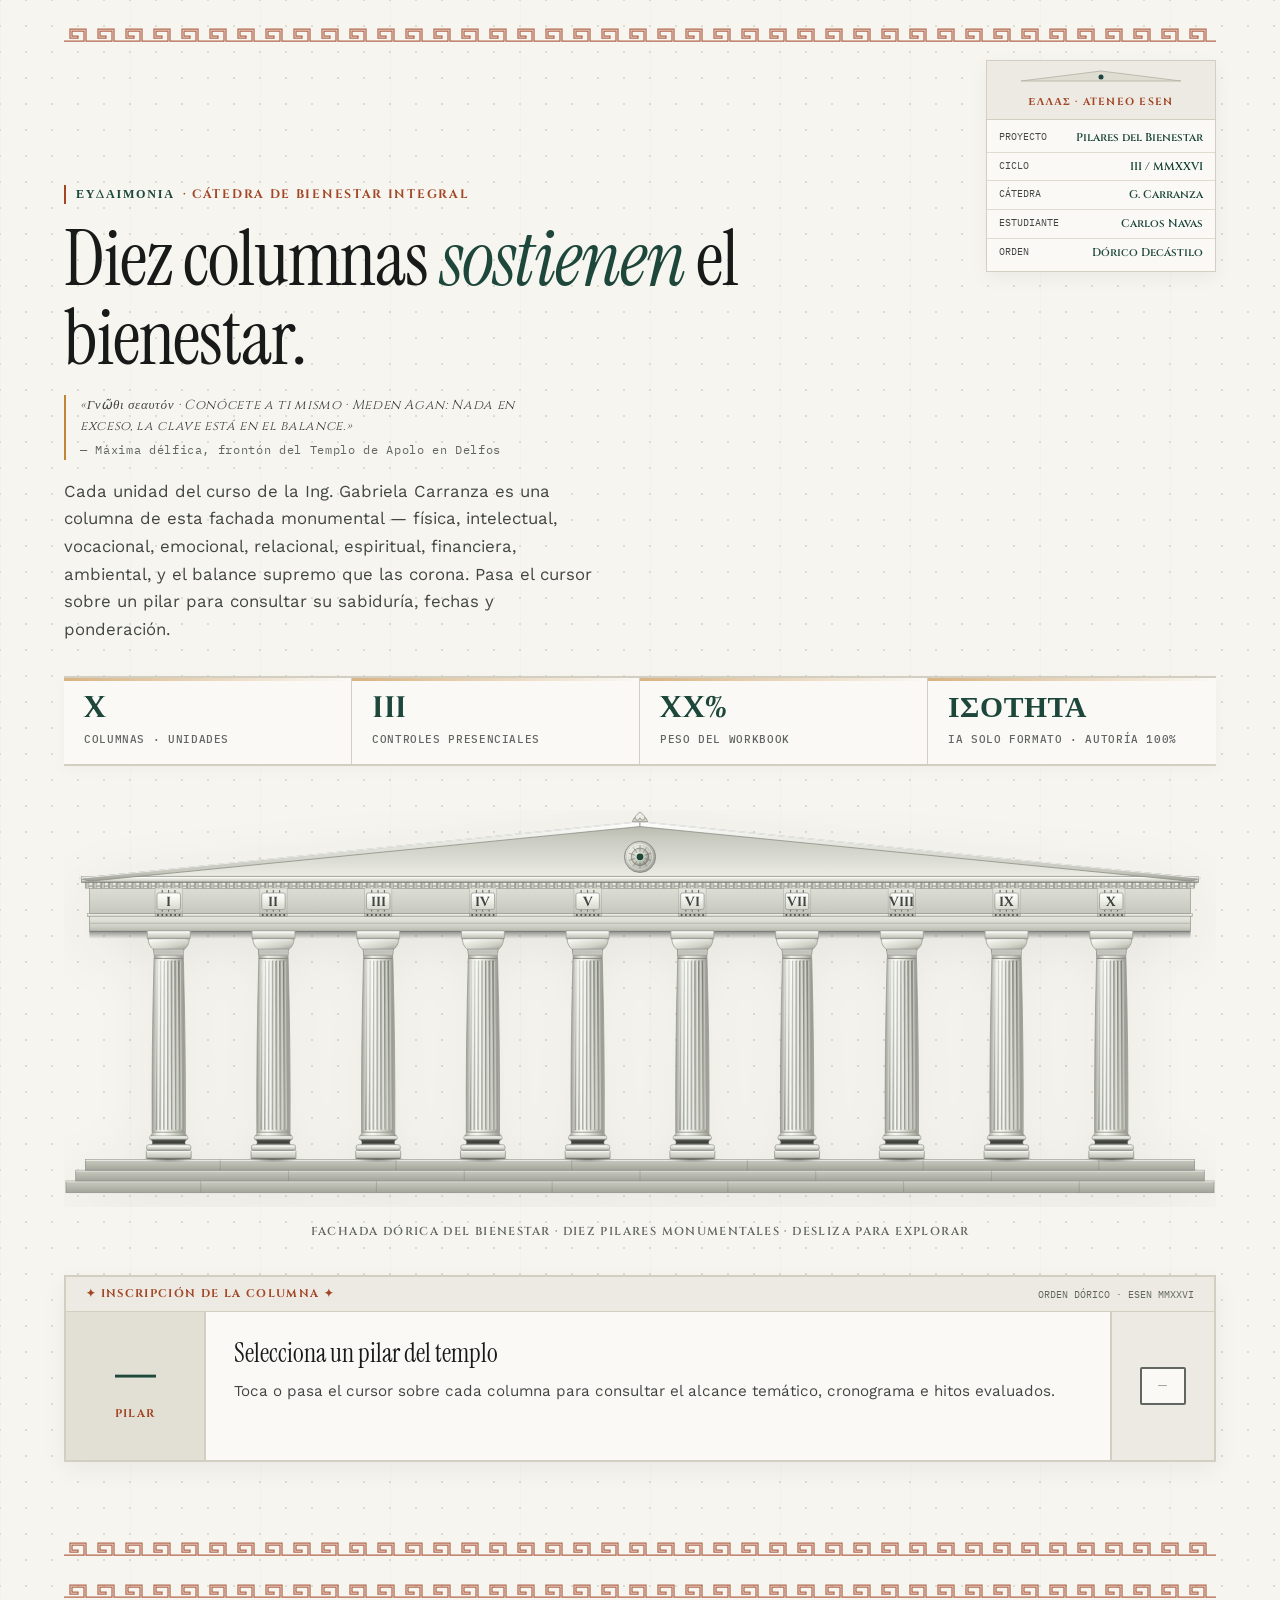
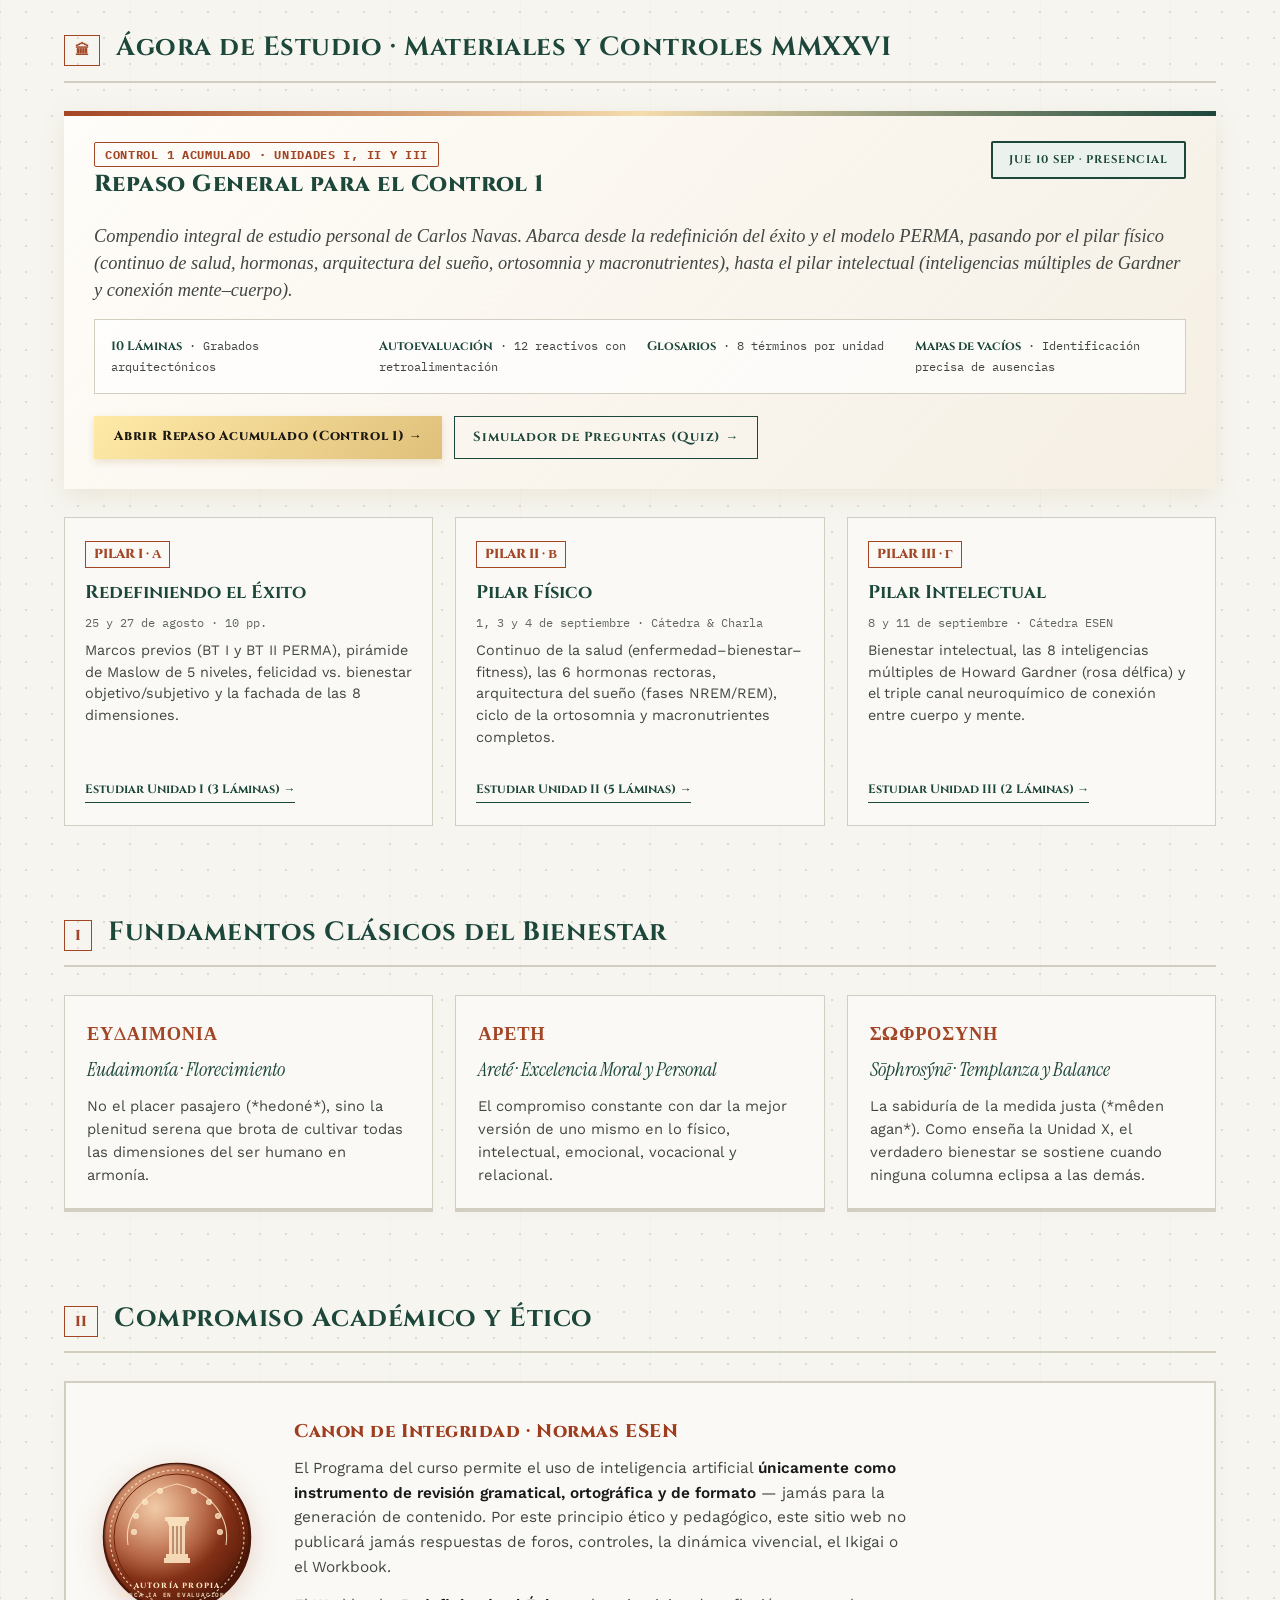
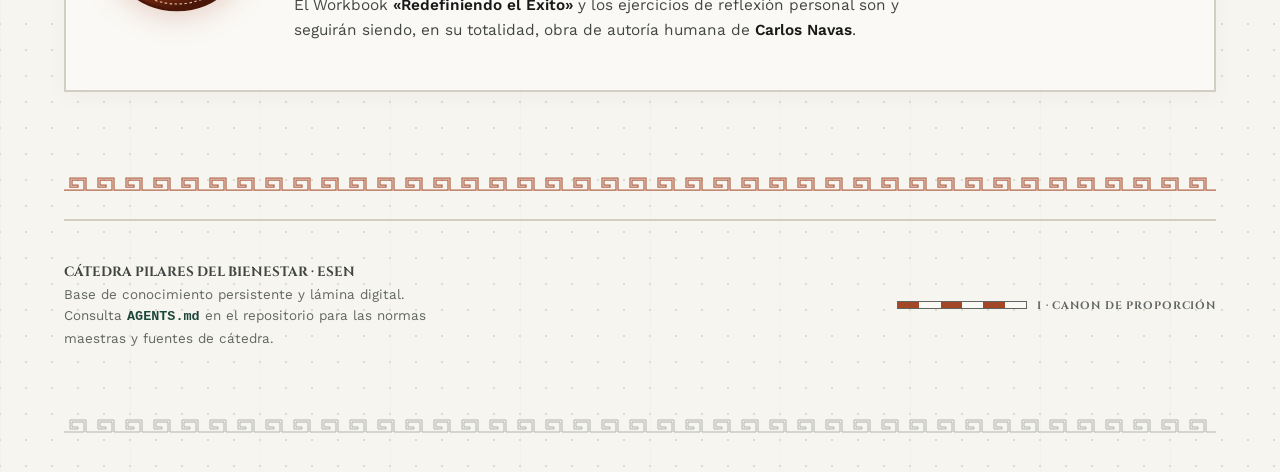
==== docs/index.html @ d0fbe08c "feat(portal): integrate study modules & upgrade all SVGs to classical Greek architectural style - Ad" ====
<!doctype html>
<html lang="es">
<head>
<meta charset="UTF-8">
<meta name="viewport" content="width=device-width, initial-scale=1.0">
<title>Pilares del Bienestar — Ateneo de Estudio</title>
<style>
  @import url('https://fonts.googleapis.com/css2?family=Cinzel:wght@500;600;700;800;900&family=Instrument+Serif:ital@0;1&family=Work+Sans:wght@400;500;600;700&family=IBM+Plex+Mono:wght@500;600&display=swap');

  :root{
    --bg:#F6F5F0; --bg-elev:#ECEAE2; --bg-elev2:#E2DFD4; --border:#D2CFC2; --border-soft:#DEDBD0;
    --text:#181A19; --text-dim:#424643; --text-faint:#616662;
    --pine:#1D473B; --moss:#2A7558; --clay:#A34626; --sage:#6B8A75;
    --gold:#C28536; --gold-light:#F5DCAC; --gold-deep:#8C5B1C;
    --marble:#FAF9F5; --terracotta:#9E3E1F;
    --success:#1D473B; --danger:#B23347;
    --ease: cubic-bezier(.22,1,.36,1);
  }
  *{box-sizing:border-box;}
  html{-webkit-text-size-adjust:100%;}
  html,body{margin:0;padding:0;}
  body{
    background:var(--bg); color:var(--text);
    font-family:'Work Sans',sans-serif;
    line-height:1.6;
    background-image: 
      radial-gradient(var(--border-soft) 1.2px, transparent 1.2px),
      linear-gradient(to right, rgba(163, 70, 38, 0.02) 1px, transparent 1px);
    background-size:26px 26px, 130px 130px;
    background-position:-13px -13px, 0 0;
  }
  ::selection{ background:var(--pine); color:#F6F5F0; }
  a{color:var(--moss); text-decoration:none; border-bottom:1px solid var(--border);}
  a:hover{border-color:var(--pine); color:var(--pine);}
  .wrap{max-width:1200px; margin:0 auto; padding:0 24px; position:relative;}
  .mono{ font-family:'IBM Plex Mono',monospace; }
  .cinzel{ font-family:'Cinzel',serif; letter-spacing:0.04em; }

  /* ---------- Classical Greek Meander Ribbon (Greca clásica) ---------- */
  .greek-frieze{
    height: 14px; width: 100%;
    background-image: url("data:image/svg+xml,%3Csvg xmlns='http://www.w3.org/2000/svg' width='28' height='14' viewBox='0 0 28 14'%3E%3Cpath d='M0 13h20V3H8v5h6v2H6V1h16v12h6' fill='none' stroke='%23A34626' stroke-width='1.25' stroke-linecap='square'/%3E%3C/svg%3E");
    background-repeat: repeat-x;
    opacity: 0.82;
    margin: 28px 0;
  }
  .greek-frieze.subtle{
    opacity: 0.45;
    background-image: url("data:image/svg+xml,%3Csvg xmlns='http://www.w3.org/2000/svg' width='28' height='14' viewBox='0 0 28 14'%3E%3Cpath d='M0 13h20V3H8v5h6v2H6V1h16v12h6' fill='none' stroke='%23616662' stroke-width='1' stroke-linecap='square'/%3E%3C/svg%3E");
  }

  /* ---------- Title block (Classical Greek Stele / Tabula Ansata) ---------- */
  .titleblock-stele{
    position:absolute; top:32px; right:24px;
    border:1.5px solid var(--border); background:var(--marble);
    box-shadow:0 6px 18px rgba(24, 26, 25, 0.05);
    width:230px; z-index:3;
  }
  .stele-pediment{
    background:var(--bg-elev); border-bottom:1.5px solid var(--border);
    padding:8px 10px 6px; text-align:center;
  }
  .stele-pediment svg{ display:block; margin:0 auto 4px; }
  .stele-pediment span{
    font-family:'Cinzel',serif; font-size:.65rem; font-weight:700;
    color:var(--clay); letter-spacing:.12em; text-transform:uppercase;
  }
  .stele-body{ padding:4px 0; }
  .stele-row{
    display:flex; justify-content:space-between; padding:5px 12px;
    border-bottom:1px solid var(--border-soft); font-family:'IBM Plex Mono',monospace;
    font-size:.64rem; color:var(--text-dim); gap:6px;
  }
  .stele-row:last-child{ border-bottom:none; }
  .stele-row b{ color:var(--pine); font-weight:600; text-align:right; font-family:'Cinzel',serif; font-size:.7rem; }
  @media (max-width:768px){ .titleblock-stele{ position:static; width:100%; margin:0 0 32px; } }

  /* ---------- Hero Section ---------- */
  header.hero{ padding:110px 0 0; position:relative; }
  @media (max-width:768px){ header.hero{ padding-top:24px; } }
  .hero-head{ max-width:680px; }
  
  .delphic-motto{
    display:inline-flex; align-items:center; gap:8px;
    font-family:'Cinzel',serif; font-size:.76rem; font-weight:700; letter-spacing:.14em;
    color:var(--clay); text-transform:uppercase; margin:0 0 16px;
    border-left: 2px solid var(--clay); padding-left: 10px;
  }
  .delphic-motto .greek{ color:var(--pine); font-weight:800; }

  h1{
    font-family:'Instrument Serif', serif; font-weight:400; font-size:clamp(2.7rem, 6.8vw, 4.8rem);
    line-height:1.02; margin:0 0 18px; letter-spacing:-.015em;
  }
  h1 em{ color:var(--pine); font-style:italic; }

  .hero-epigraph{
    font-family:'Cinzel',serif; font-size:.82rem; color:var(--text-dim);
    letter-spacing:.05em; font-style:italic; margin:0 0 18px;
    border-left:2px solid var(--gold); padding-left:14px; max-width:60ch;
  }
  .hero p.lede{ font-size:1.05rem; color:var(--text-dim); max-width:54ch; margin:0 0 32px; line-height:1.65; }

  /* ---------- Classical Stylobate Stat Line ---------- */
  .stat-line-greek{
    display:flex; flex-wrap:wrap; gap:0;
    border-top:2px solid var(--border); border-bottom:2px solid var(--border);
    background:var(--marble); margin-bottom:44px;
    box-shadow:0 4px 14px rgba(24, 26, 25, 0.03);
  }
  .stat-card{
    flex:1 1 150px; padding:16px 20px; border-right:1px solid var(--border);
    position:relative;
  }
  .stat-card::before{
    content:""; position:absolute; top:0; left:0; right:0; height:3px;
    background:linear-gradient(90deg, var(--gold) 0%, transparent 100%);
    opacity:0.6;
  }
  .stat-card:last-child{ border-right:none; }
  .stat-card .n{
    font-family:'Cinzel',serif; font-size:1.85rem; font-weight:700;
    color:var(--pine); line-height:1; letter-spacing:0.02em;
  }
  .stat-card .l{
    font-family:'IBM Plex Mono',monospace; font-size:.66rem; color:var(--text-faint);
    text-transform:uppercase; letter-spacing:.06em; margin-top:8px; font-weight:500;
  }

  /* ---------- Temple Architecture Diagram ---------- */
  .temple-wrap{ position:relative; margin:0 0 12px; }
  .temple-scroll{
    overflow-x:auto; overflow-y:visible; padding-bottom:10px;
    scrollbar-width: thin;
    scrollbar-color: var(--border) transparent;
  }
  .temple-scroll::-webkit-scrollbar{ height: 6px; }
  .temple-scroll::-webkit-scrollbar-thumb{ background: var(--border); border-radius: 3px; }
  .temple-caption{
    font-family:'Cinzel',serif; font-size:.72rem; letter-spacing:.12em; font-weight:600;
    color:var(--text-faint); text-align:center; margin:16px 0 34px; text-transform:uppercase;
  }
  
  svg#temple{
    width:100%; min-width:840px; height:auto; display:block; overflow:visible;
    filter: drop-shadow(0 14px 28px rgba(24, 26, 25, 0.07));
  }

  /* Pillar Interactivity */
  .col-group{
    cursor:pointer; outline:none;
    transform-origin: center bottom;
    transition: transform .32s var(--ease);
  }
  .col-group .column-body{
    transition: transform .32s var(--ease), filter .32s var(--ease);
  }
  .col-group .num-plaque{
    transition: fill .25s var(--ease), stroke .25s var(--ease), filter .25s var(--ease);
  }
  .col-group .col-numeral{
    font-family:'Cinzel', serif; font-size: 13.5px; font-weight: 700;
    fill: var(--text-dim);
    transition: fill .25s var(--ease);
    pointer-events: none;
  }
  .col-group .shaft-glow{
    transition: opacity .32s var(--ease);
    mix-blend-mode: soft-light;
    pointer-events: none;
  }
  .col-group .col-base-shadow{
    transition: opacity .32s var(--ease), transform .32s var(--ease);
    transform-origin: center center;
  }

  .col-group:hover, .col-group:focus, .col-group.active{ outline: none; }
  .col-group:hover .column-body, .col-group:focus .column-body, .col-group.active .column-body{
    transform: translateY(-6px);
    filter: drop-shadow(0 10px 20px rgba(29, 71, 59, 0.26));
  }
  .col-group:hover .shaft-glow, .col-group:focus .shaft-glow, .col-group.active .shaft-glow{
    opacity: 0.95;
  }
  .col-group:hover .col-base-shadow, .col-group:focus .col-base-shadow, .col-group.active .col-base-shadow{
    opacity: 0.95;
    transform: scaleX(1.22);
  }
  .col-group:hover .num-plaque, .col-group:focus .num-plaque, .col-group.active .num-plaque{
    fill: var(--pine);
    stroke: var(--gold);
    stroke-width: 1.3;
    filter: drop-shadow(0 2px 6px rgba(29,71,59,0.4));
  }
  .col-group:hover .col-numeral, .col-group:focus .col-numeral, .col-group.active .col-numeral{
    fill: #FAF9F5;
  }

  .col-group.reveal{ opacity:0; transform:translateY(18px); }
  .col-group.shown{ opacity:1; transform:translateY(0); transition:opacity .55s var(--ease), transform .55s var(--ease); }

  /* ---------- Spec Panel (Estela Epigráfica Griega) ---------- */
  .spec-stele{
    border:2px solid var(--border); background:var(--marble); margin:0 0 80px;
    box-shadow: 0 8px 24px rgba(0,0,0,0.05); position:relative;
  }
  .spec-stele-cornice{
    background:var(--bg-elev); border-bottom:1.5px solid var(--border);
    padding:8px 20px; display:flex; justify-content:space-between; align-items:center;
  }
  .spec-stele-cornice .tag{
    font-family:'Cinzel',serif; font-size:.7rem; font-weight:700;
    letter-spacing:.12em; color:var(--clay); text-transform:uppercase;
  }
  .spec-stele-cornice .coord{
    font-family:'IBM Plex Mono',monospace; font-size:.65rem; color:var(--text-faint);
  }

  .spec-grid{
    display:grid; grid-template-columns:140px 1fr auto; gap:0;
  }
  @media (max-width:680px){ .spec-grid{ grid-template-columns:1fr; } }
  
  .spec-stele .num-col{
    display:flex; flex-direction:column; align-items:center; justify-content:center;
    background:var(--bg-elev2); border-right:2px solid var(--border); padding:24px 16px;
    text-align:center;
  }
  @media (max-width:680px){ .spec-stele .num-col{ border-right:none; border-bottom:2px solid var(--border); padding:16px; } }
  .spec-stele .num-col .large-roman{
    font-family:'Cinzel',serif; font-size:3.2rem; font-weight:800;
    color:var(--pine); line-height:1;
  }
  .spec-stele .num-col .greek-sub{
    font-family:'Cinzel',serif; font-size:.7rem; font-weight:700;
    color:var(--clay); letter-spacing:.1em; margin-top:4px; text-transform:uppercase;
  }

  .spec-stele .body{ padding:26px 28px; min-width:0; }
  .spec-stele .body h3{
    font-family:'Instrument Serif',serif; font-weight:400; font-size:1.65rem;
    margin:0 0 10px; color:var(--text); line-height:1.15;
  }
  .spec-stele .body p{ margin:0 0 6px; color:var(--text-dim); font-size:.95rem; }
  .spec-stele .body .hito{
    color:var(--clay); font-family:'IBM Plex Mono',monospace; font-size:.78rem;
    margin-top:12px; display:inline-block; font-weight:600;
    border-left:2px solid var(--clay); padding-left:8px;
  }

  .spec-stele .status-col{
    display:flex; align-items:center; padding:24px 28px; border-left:2px solid var(--border);
    background:var(--bg-elev);
  }
  @media (max-width:680px){ .spec-stele .status-col{ border-left:none; border-top:2px solid var(--border); padding:16px 24px; } }
  .stamp-greek{
    font-family:'Cinzel',serif; font-size:.7rem; letter-spacing:.08em; text-transform:uppercase;
    border:2px solid var(--text-faint); color:var(--text-faint); padding:8px 16px;
    font-weight:700; border-radius:2px; white-space:nowrap; background:var(--marble);
  }
  .stamp-greek.disponible{ border-color:var(--success); color:var(--success); background:#EBF2ED; }

  /* ---------- Greek Philosophy & Pillars Section (Eudaimonía & Areté) ---------- */
  .agora-section{ margin:0 0 85px; }
  .agora-head{
    display:flex; align-items:baseline; gap:16px; margin-bottom:28px;
    border-bottom:2px solid var(--border); padding-bottom:12px;
  }
  .agora-num{
    font-family:'Cinzel',serif; font-size:.9rem; font-weight:800;
    color:var(--clay); border:1.5px solid var(--clay); padding:3px 10px;
  }
  .agora-section h2{
    font-family:'Cinzel', serif; font-weight:700; font-size:1.65rem; margin:0;
    letter-spacing:0.02em; color:var(--pine);
  }

  .triad-grid{
    display:grid; grid-template-columns:repeat(auto-fit, minmax(280px, 1fr)); gap:22px; margin-bottom:44px;
  }
  .triad-card{
    background:var(--marble); border:1.5px solid var(--border); padding:24px 22px;
    position:relative; box-shadow:0 4px 14px rgba(0,0,0,0.02);
  }
  .triad-card::after{
    content:""; position:absolute; bottom:0; left:0; width:100%; height:3px;
    background:var(--border); transition:background .25s var(--ease);
  }
  .triad-card:hover::after{ background:var(--clay); }
  .triad-greek{
    font-family:'Cinzel',serif; font-size:1.15rem; font-weight:800;
    color:var(--clay); margin:0 0 4px; letter-spacing:.04em;
  }
  .triad-trans{
    font-family:'Instrument Serif',serif; font-size:1.25rem; font-style:italic;
    color:var(--pine); margin:0 0 10px;
  }
  .triad-card p{ font-size:.92rem; color:var(--text-dim); margin:0; line-height:1.55; }

  /* ---------- Sello Moneda Griega (Medallón de Atenas) ---------- */
  .sello-wrap{
    display:flex; flex-wrap:wrap; gap:40px; align-items:center;
    background:var(--marble); border:2px solid var(--border); padding:34px;
    box-shadow:0 6px 20px rgba(0,0,0,0.03);
  }
  .coin-stamp{
    flex:0 0 auto; width:154px; height:154px;
    display:flex; align-items:center; justify-content:center;
    filter: drop-shadow(0 6px 14px rgba(163,70,38,0.22));
  }
  .sello-content{ flex:1 1 380px; }
  .sello-content h4{
    font-family:'Cinzel',serif; font-size:1.15rem; font-weight:800;
    color:var(--terracotta); margin:0 0 10px; letter-spacing:.03em;
  }
  .sello-content p{ color:var(--text-dim); font-size:.96rem; margin:0 0 14px; max-width:62ch; line-height:1.6; }
  .sello-content p b{ color:var(--text); font-weight:600; }

  /* ---------- Footer (Basamento Monumental) ---------- */
  footer.temple-footer{
    padding:40px 0 70px; border-top:2px solid var(--border);
    display:flex; flex-wrap:wrap; justify-content:space-between; gap:24px; align-items:center;
  }
  footer .txt{ color:var(--text-faint); font-size:.84rem; max-width:48ch; line-height:1.6; }
  footer .txt b{ color:var(--text-dim); font-family:'Cinzel',serif; }
  footer .txt code{ color:var(--pine); font-weight:600; }
  .scalebar-greek{ display:flex; align-items:center; gap:10px; }
  .scalebar-greek .bar{ display:flex; height:8px; width:130px; border:1.5px solid var(--text-faint); }
  .scalebar-greek .bar span{ flex:1; }
  .scalebar-greek .bar span:nth-child(odd){ background:var(--clay); }
  .scalebar-greek .bar span:nth-child(even){ background:var(--marble); }
  .scalebar-greek .lab{ font-family:'Cinzel',serif; font-size:.68rem; font-weight:700; color:var(--text-faint); letter-spacing:.08em; }

  @media (prefers-reduced-motion: reduce){
    .col-group.reveal{ opacity:1; transform:none; }
    .col-group.shown{ transition:none; }
    .col-group:hover .column-body{ transform:none; }
  }
  .spec-link{ display:inline-block; margin-top:12px; font-family:'Cinzel',serif; font-size:.8rem;
    font-weight:700; letter-spacing:.06em; text-decoration:none; color:var(--pine);
    border:2px solid var(--pine); padding:8px 14px; }
  .spec-link:hover{ background:var(--pine); color:#F5F5F3; }
  .spec-link[hidden]{ display:none; }

  .spec-actions{ display:flex; gap:10px; margin-top:14px; flex-wrap:wrap; }
  .spec-link{
    display:inline-flex; align-items:center; gap:6px; font-family:'Cinzel',serif; font-size:.76rem;
    font-weight:700; letter-spacing:.06em; text-decoration:none; color:var(--pine);
    border:2px solid var(--pine); padding:8px 16px; background:var(--marble);
    transition:all .2s var(--ease);
  }
  .spec-link:hover{ background:var(--pine); color:#F5F5F3; }
  .spec-link.repaso{
    border-color:var(--clay); color:var(--clay);
  }
  .spec-link.repaso:hover{ background:var(--clay); color:#F5F5F3; }
  .spec-actions[hidden]{ display:none; }

  /* Study Agora Section Styles */
  .control-grand-card{
    background: linear-gradient(135deg, #FFFDF9 0%, #F5EFE4 100%);
    border: 2px solid var(--gold-doric);
    padding: 30px; margin-bottom: 28px;
    position: relative; box-shadow: 0 8px 24px rgba(158,123,53,0.12);
  }
  .control-grand-card::before{
    content:""; position:absolute; top:0; left:0; right:0; height:5px;
    background: linear-gradient(90deg, var(--clay) 0%, var(--gold-light) 50%, var(--pine) 100%);
  }
  .control-header{ display:flex; justify-content:space-between; align-items:flex-start; flex-wrap:wrap; gap:16px; margin-bottom:14px; }
  .control-badge{
    font-family:'IBM Plex Mono',monospace; font-size:.72rem; font-weight:700;
    color:var(--clay); background:var(--clay-pale); border:1px solid var(--clay);
    padding:4px 10px; border-radius:2px; letter-spacing:.06em;
  }
  .control-title{
    font-family:'Cinzel',serif; font-size:1.45rem; font-weight:800; color:var(--pine);
    margin:0 0 6px; letter-spacing:.02em;
  }
  .control-sub{
    font-family:'Cormorant Garamond',Georgia,serif; font-size:1.15rem; font-style:italic;
    color:var(--text-dim); margin:0 0 16px; line-height:1.45;
  }
  .control-features{
    display:grid; grid-template-columns:repeat(auto-fit, minmax(200px, 1fr));
    gap:14px; margin-bottom:22px; padding:16px; background:rgba(255,255,255,0.7);
    border:1px solid var(--border);
  }
  .feature-item{ font-family:'IBM Plex Mono',monospace; font-size:.78rem; color:var(--text-dim); }
  .feature-item b{ color:var(--pine); font-weight:700; font-family:'Cinzel',serif; }
  .control-actions{ display:flex; gap:12px; flex-wrap:wrap; }
  .btn-greek-gold{
    font-family:'Cinzel',serif; font-size:.82rem; font-weight:800; letter-spacing:.06em;
    text-decoration:none; color:#1B1713; background:linear-gradient(135deg, #FFEAA7, #DFC07A);
    border:1.5px solid var(--gold-doric); padding:10px 20px; box-shadow:0 3px 8px rgba(158,123,53,0.2);
    transition:transform .15s ease, box-shadow .15s ease;
  }
  .btn-greek-gold:hover{ transform:translateY(-1px); box-shadow:0 5px 14px rgba(158,123,53,0.3); }
  .btn-greek-outline{
    font-family:'Cinzel',serif; font-size:.82rem; font-weight:700; letter-spacing:.06em;
    text-decoration:none; color:var(--pine); background:transparent;
    border:1.5px solid var(--pine); padding:10px 18px;
    transition:background .2s ease, color .2s ease;
  }
  .btn-greek-outline:hover{ background:var(--pine); color:#F5F5F3; }

  .study-card{
    background:var(--marble); border:1.5px solid var(--border); padding:22px 20px;
    display:flex; flex-direction:column; justify-content:space-between;
    transition:border-color .2s ease, box-shadow .2s ease;
  }
  .study-card:hover{ border-color:var(--pine); box-shadow:0 6px 18px rgba(27,23,19,0.06); }
  .study-card-top{ margin-bottom:16px; }
  .study-num{
    font-family:'Cinzel',serif; font-size:.82rem; font-weight:800; color:var(--clay);
    border:1px solid var(--clay); padding:2px 8px; display:inline-block; margin-bottom:10px;
  }
  .study-card h3{
    font-family:'Cinzel',serif; font-size:1.15rem; font-weight:700; color:var(--pine);
    margin:0 0 6px;
  }
  .study-dates{ font-family:'IBM Plex Mono',monospace; font-size:.72rem; color:var(--text-faint); margin-bottom:8px; }
  .study-desc{ font-size:.9rem; color:var(--text-dim); line-height:1.5; margin:0; }
  .study-btn{
    margin-top:16px; display:inline-block; font-family:'Cinzel',serif; font-size:.76rem;
    font-weight:700; color:var(--pine); text-decoration:none; border-bottom:1.5px solid var(--pine);
    padding-bottom:2px;
  }
  .study-btn:hover{ color:var(--clay); border-bottom-color:var(--clay); }

</style>
</head>
<body>

<div class="wrap">

  <!-- Top Meander Border -->
  <div class="greek-frieze"></div>

  <!-- Stele Titleblock / Tabula Ansata -->
  <div class="titleblock-stele">
    <div class="stele-pediment">
      <svg width="180" height="14" viewBox="0 0 180 14">
        <polygon points="10,12 90,2 170,12" fill="#DFDCD2" stroke="#B0ADA0" stroke-width="0.75"/>
        <circle cx="90" cy="8" r="2.5" fill="#1D473B"/>
      </svg>
      <span>ΕΛΛΑΣ · ATENEO ESEN</span>
    </div>
    <div class="stele-body">
      <div class="stele-row"><span>PROYECTO</span><b>Pilares del Bienestar</b></div>
      <div class="stele-row"><span>CICLO</span><b>III / MMXXVI</b></div>
      <div class="stele-row"><span>CÁTEDRA</span><b>G. Carranza</b></div>
      <div class="stele-row"><span>ESTUDIANTE</span><b>Carlos Navas</b></div>
      <div class="stele-row"><span>ORDEN</span><b>Dórico Decástilo</b></div>
    </div>
  </div>

  <header class="hero">
    <div class="hero-head">
      <div class="delphic-motto">
        <span class="greek">ΕΥΔΑΙΜΟΝΙΑ</span> · CÁTEDRA DE BIENESTAR INTEGRAL
      </div>
      <h1>Diez columnas <em>sostienen</em> el bienestar.</h1>
      <div class="hero-epigraph">
        «Γνῶθι σεαυτόν · Conócete a ti mismo · Meden Agan: Nada en exceso, la clave está en el balance.»
        <span style="display:block; font-size:.72rem; color:var(--text-faint); margin-top:4px; font-family:'IBM Plex Mono',monospace; font-style:normal;">
          — Máxima délfica, frontón del Templo de Apolo en Delfos
        </span>
      </div>
      <p class="lede">Cada unidad del curso de la Ing. Gabriela Carranza es una columna de esta
      fachada monumental — física, intelectual, vocacional, emocional, relacional, espiritual,
      financiera, ambiental, y el balance supremo que las corona. Pasa el cursor sobre un pilar
      para consultar su sabiduría, fechas y ponderación.</p>
    </div>

    <!-- Classical Stylobate Stat Line -->
    <div class="stat-line-greek">
      <div class="stat-card">
        <div class="n">X</div>
        <div class="l">Columnas · Unidades</div>
      </div>
      <div class="stat-card">
        <div class="n">III</div>
        <div class="l">Controles Presenciales</div>
      </div>
      <div class="stat-card">
        <div class="n">XX%</div>
        <div class="l">Peso del Workbook</div>
      </div>
      <div class="stat-card">
        <div class="n">ΙΣΟΤΗΤΑ</div>
        <div class="l">IA Solo Formato · Autoría 100%</div>
      </div>
    </div>

    <!-- ==================== THE SACRED TEMPLE FACADE ==================== -->
    <div class="temple-wrap">
     <div class="temple-scroll">
      <svg id="temple" viewBox="0 0 1180 396" preserveAspectRatio="xMidYMax meet" role="img" aria-label="Fachada monumental griega de diez columnas dóricas, una por unidad del curso">
        <defs>
          <!-- Dentils pattern for horizontal cornice -->
          <pattern id="dentil-pattern" width="8" height="6" patternUnits="userSpaceOnUse">
            <rect x="0" y="0" width="8" height="6" fill="#C7C8BE"/>
            <rect x="1.5" y="0.5" width="4.5" height="5" fill="#EAEBE3" stroke="#8E9087" stroke-width="0.5"/>
            <line x1="6" y1="0.5" x2="6" y2="5.5" stroke="#686A62" stroke-width="0.8"/>
          </pattern>

          <!-- Shadow beneath the architrave onto capitals -->
          <linearGradient id="architrave-cast-shadow" x1="0%" y1="0%" x2="0%" y2="100%">
            <stop offset="0%" stop-color="#1E2320" stop-opacity="0.48"/>
            <stop offset="60%" stop-color="#1E2320" stop-opacity="0.18"/>
            <stop offset="100%" stop-color="#1E2320" stop-opacity="0"/>
          </linearGradient>

          <!-- Pediment tympanum deep recessed stone -->
          <linearGradient id="tympanum-grad" x1="0%" y1="0%" x2="0%" y2="100%">
            <stop offset="0%" stop-color="#B8BAAF"/>
            <stop offset="25%" stop-color="#C9CAC0"/>
            <stop offset="70%" stop-color="#DCDDD4"/>
            <stop offset="100%" stop-color="#ECECE4"/>
          </linearGradient>

          <!-- Raking cornice (cornisa inclinada) -->
          <linearGradient id="raking-cornice-grad" x1="0%" y1="0%" x2="0%" y2="100%">
            <stop offset="0%" stop-color="#FFFFFF"/>
            <stop offset="35%" stop-color="#E7E8E0"/>
            <stop offset="85%" stop-color="#C5C6BC"/>
            <stop offset="100%" stop-color="#9A9C92"/>
          </linearGradient>

          <!-- Corona overhang -->
          <linearGradient id="corona-grad" x1="0%" y1="0%" x2="0%" y2="100%">
            <stop offset="0%" stop-color="#FFFFFF"/>
            <stop offset="30%" stop-color="#EDEEE6"/>
            <stop offset="75%" stop-color="#D2D3CA"/>
            <stop offset="100%" stop-color="#A5A79E"/>
          </linearGradient>

          <!-- Frieze stone background -->
          <linearGradient id="frieze-stone-grad" x1="0%" y1="0%" x2="0%" y2="100%">
            <stop offset="0%" stop-color="#DCDDD5"/>
            <stop offset="50%" stop-color="#D2D3CA"/>
            <stop offset="100%" stop-color="#C5C6BC"/>
          </linearGradient>

          <!-- Architrave stone beam -->
          <linearGradient id="architrave-grad" x1="0%" y1="0%" x2="0%" y2="100%">
            <stop offset="0%" stop-color="#EBECE4"/>
            <stop offset="35%" stop-color="#DFE0D7"/>
            <stop offset="75%" stop-color="#CED0C6"/>
            <stop offset="100%" stop-color="#B8BAB0"/>
          </linearGradient>

          <!-- Crepidoma step risers -->
          <linearGradient id="step-riser-grad" x1="0%" y1="0%" x2="0%" y2="100%">
            <stop offset="0%" stop-color="#C9CAC0"/>
            <stop offset="50%" stop-color="#B7B9AF"/>
            <stop offset="100%" stop-color="#A2A49A"/>
          </linearGradient>

          <!-- Triglyph stone block background -->
          <linearGradient id="triglyph-bg" x1="0%" y1="0%" x2="0%" y2="100%">
            <stop offset="0%" stop-color="#E6E7DF"/>
            <stop offset="50%" stop-color="#D6D7CE"/>
            <stop offset="100%" stop-color="#C1C3B9"/>
          </linearGradient>

          <!-- Roman Numeral Plaque in frieze -->
          <linearGradient id="num-plaque-grad" x1="0%" y1="0%" x2="0%" y2="100%">
            <stop offset="0%" stop-color="#FFFFFF"/>
            <stop offset="40%" stop-color="#F2F3EC"/>
            <stop offset="100%" stop-color="#D5D6CC"/>
          </linearGradient>

          <!-- 3D Cylindrical Stone Gradient for Column Shaft -->
          <linearGradient id="shaft-stone-3d" x1="0%" y1="0%" x2="100%" y2="0%">
            <stop offset="0%" stop-color="#9C9E96"/>
            <stop offset="5%" stop-color="#B2B4AB"/>
            <stop offset="18%" stop-color="#E8EAE1"/>
            <stop offset="34%" stop-color="#F7F8F3"/>
            <stop offset="56%" stop-color="#DFE0D7"/>
            <stop offset="80%" stop-color="#B6B8AE"/>
            <stop offset="94%" stop-color="#9A9C93"/>
            <stop offset="100%" stop-color="#B2B4AB"/>
          </linearGradient>

          <!-- Flute concave groove shadow & rim highlight -->
          <linearGradient id="flute-groove" x1="0%" y1="0%" x2="100%" y2="0%">
            <stop offset="0%" stop-color="#2D302C" stop-opacity="0.55"/>
            <stop offset="35%" stop-color="#4B4E48" stop-opacity="0.32"/>
            <stop offset="70%" stop-color="#FFFFFF" stop-opacity="0.10"/>
            <stop offset="100%" stop-color="#FFFFFF" stop-opacity="0.35"/>
          </linearGradient>

          <!-- Soft ambient glow when column is hovered/active -->
          <linearGradient id="shaft-glow-grad" x1="0%" y1="0%" x2="100%" y2="0%">
            <stop offset="0%" stop-color="#1D473B" stop-opacity="0.28"/>
            <stop offset="35%" stop-color="#F5DCAC" stop-opacity="0.85"/>
            <stop offset="60%" stop-color="#FFFFFF" stop-opacity="0.95"/>
            <stop offset="85%" stop-color="#F5DCAC" stop-opacity="0.65"/>
            <stop offset="100%" stop-color="#A34626" stop-opacity="0.35"/>
          </linearGradient>

          <!-- Capital Abacus stone -->
          <linearGradient id="abacus-grad" x1="0%" y1="0%" x2="0%" y2="100%">
            <stop offset="0%" stop-color="#FFFFFF"/>
            <stop offset="25%" stop-color="#EBEDE5"/>
            <stop offset="80%" stop-color="#C5C6BC"/>
            <stop offset="100%" stop-color="#93958C"/>
          </linearGradient>

          <!-- Capital Echinus ovolo cushion volume -->
          <linearGradient id="echinus-grad" x1="0%" y1="0%" x2="100%" y2="100%">
            <stop offset="0%" stop-color="#FFFFFF"/>
            <stop offset="25%" stop-color="#ECEEE6"/>
            <stop offset="65%" stop-color="#D0D2C8"/>
            <stop offset="100%" stop-color="#9E9F95"/>
          </linearGradient>

          <!-- Necking stone gradient -->
          <linearGradient id="shaft-neck-grad" x1="0%" y1="0%" x2="100%" y2="0%">
            <stop offset="0%" stop-color="#A0A299"/>
            <stop offset="30%" stop-color="#F2F3EB"/>
            <stop offset="70%" stop-color="#CED0C6"/>
            <stop offset="100%" stop-color="#9A9C94"/>
          </linearGradient>

          <!-- Base Torus convex ring -->
          <linearGradient id="torus-grad" x1="0%" y1="0%" x2="0%" y2="100%">
            <stop offset="0%" stop-color="#FFFFFF"/>
            <stop offset="20%" stop-color="#F0F1EA"/>
            <stop offset="65%" stop-color="#CCCDC4"/>
            <stop offset="100%" stop-color="#8C8E84"/>
          </linearGradient>

          <!-- Base Scotia concave shadowed groove -->
          <linearGradient id="scotia-grad" x1="0%" y1="0%" x2="0%" y2="100%">
            <stop offset="0%" stop-color="#555750"/>
            <stop offset="50%" stop-color="#3B3D37"/>
            <stop offset="100%" stop-color="#7B7D74"/>
          </linearGradient>

          <!-- Base Plinth solid stone block -->
          <linearGradient id="plinth-grad" x1="0%" y1="0%" x2="0%" y2="100%">
            <stop offset="0%" stop-color="#FFFFFF"/>
            <stop offset="15%" stop-color="#E8EAE2"/>
            <stop offset="75%" stop-color="#C7C8BF"/>
            <stop offset="100%" stop-color="#96988E"/>
          </linearGradient>

          <!-- Contact shadow under plinth on stylobate floor -->
          <radialGradient id="plinth-drop-shadow" cx="50%" cy="50%" r="50%">
            <stop offset="0%" stop-color="#141816" stop-opacity="0.55"/>
            <stop offset="45%" stop-color="#141816" stop-opacity="0.30"/>
            <stop offset="80%" stop-color="#141816" stop-opacity="0.08"/>
            <stop offset="100%" stop-color="#141816" stop-opacity="0"/>
          </radialGradient>

          <!-- Rosette medallion gradients -->
          <radialGradient id="medallion-grad" cx="40%" cy="40%" r="60%">
            <stop offset="0%" stop-color="#FFFFFF"/>
            <stop offset="45%" stop-color="#DFE0D7"/>
            <stop offset="100%" stop-color="#A5A79E"/>
          </radialGradient>
          <radialGradient id="medallion-inner-grad" cx="40%" cy="40%" r="60%">
            <stop offset="0%" stop-color="#F2F3EC"/>
            <stop offset="70%" stop-color="#C4C6BC"/>
            <stop offset="100%" stop-color="#8E9087"/>
          </radialGradient>

          <!-- CLASSICAL CAPITAL (Doric profile) -->
          <g id="classic-capital">
            <rect x="-22" y="0" width="44" height="8" rx="0.5" fill="url(#abacus-grad)" stroke="#9A9C93" stroke-width="0.75"/>
            <line x1="-21" y1="0.75" x2="21" y2="0.75" stroke="#FFFFFF" stroke-opacity="0.85" stroke-width="0.75"/>
            <line x1="-21.5" y1="8" x2="21.5" y2="8" stroke="#3F423C" stroke-opacity="0.45" stroke-width="0.8"/>
            
            <path d="M -21 8 C -21 14.5, -16.5 19, -15 19 L 15 19 C 16.5 19, 21 14.5, 21 8 Z" fill="url(#echinus-grad)" stroke="#92948B" stroke-width="0.75"/>
            <path d="M -18 9 Q 0 8.2 18 9" fill="none" stroke="#FFFFFF" stroke-opacity="0.7" stroke-width="0.75"/>
            <path d="M -16 18.5 Q 0 18.2 16 18.5" fill="none" stroke="#50534C" stroke-opacity="0.5" stroke-width="0.6"/>

            <rect x="-15.5" y="19" width="31" height="1.4" fill="url(#abacus-grad)" stroke="#7F8178" stroke-width="0.5"/>
            <line x1="-15" y1="19.4" x2="15" y2="19.4" stroke="#FFFFFF" stroke-opacity="0.7" stroke-width="0.5"/>
            <rect x="-15.3" y="21" width="30.6" height="1.4" fill="url(#abacus-grad)" stroke="#7F8178" stroke-width="0.5"/>
            <line x1="-14.8" y1="21.4" x2="14.8" y2="21.4" stroke="#FFFFFF" stroke-opacity="0.7" stroke-width="0.5"/>
            <rect x="-15.1" y="23" width="30.2" height="1.4" fill="url(#abacus-grad)" stroke="#7F8178" stroke-width="0.5"/>
            <line x1="-14.6" y1="23.4" x2="14.6" y2="23.4" stroke="#FFFFFF" stroke-opacity="0.7" stroke-width="0.5"/>

            <rect x="-15" y="25" width="30" height="3" fill="url(#shaft-neck-grad)" stroke="#8C8E85" stroke-width="0.5"/>
            <line x1="-14.5" y1="28" x2="14.5" y2="28" stroke="#484B44" stroke-opacity="0.4" stroke-width="0.6"/>
          </g>

          <!-- CLASSICAL BASE (Attic profile) -->
          <g id="classic-base">
            <path d="M -17 0 C -17 1.8, -18 3, -19 4 L 19 4 C 18 3, 17 1.8, 17 0 Z" fill="url(#shaft-stone-3d)" stroke="#94968D" stroke-width="0.5"/>
            
            <path d="M -18.5 4 C -20 4, -20.2 7, -18.5 8 L 18.5 8 C 20.2 7, 20 4, 18.5 4 Z" fill="url(#torus-grad)" stroke="#8E9087" stroke-width="0.6"/>
            <path d="M -17 4.8 Q 0 4.2 17 4.8" fill="none" stroke="#FFFFFF" stroke-opacity="0.8" stroke-width="0.6"/>
            
            <path d="M -17.5 8 C -16.2 9, -16.2 12, -17.5 13 L 17.5 13 C 16.2 12, 16.2 9, 17.5 8 Z" fill="url(#scotia-grad)" stroke="#4A4C45" stroke-width="0.5"/>
            
            <path d="M -21 13 C -23.2 13, -23.2 18.5, -21 19 L 21 19 C 23.2 18.5, 23.2 13, 21 13 Z" fill="url(#torus-grad)" stroke="#8C8E85" stroke-width="0.75"/>
            <path d="M -19.5 14.5 Q 0 13.8 19.5 14.5" fill="none" stroke="#FFFFFF" stroke-opacity="0.85" stroke-width="0.7"/>
            <line x1="-20.5" y1="19" x2="20.5" y2="19" stroke="#3D4039" stroke-opacity="0.45" stroke-width="0.75"/>

            <rect x="-23" y="19" width="46" height="8" rx="0.5" fill="url(#plinth-grad)" stroke="#8E9087" stroke-width="0.75"/>
            <line x1="-22.5" y1="19.75" x2="22.5" y2="19.75" stroke="#FFFFFF" stroke-opacity="0.9" stroke-width="0.75"/>
            <line x1="-22.5" y1="27" x2="22.5" y2="27" stroke="#3F423C" stroke-opacity="0.5" stroke-width="0.75"/>
          </g>

          <g id="classic-base-shadow">
            <ellipse cx="0" cy="27.5" rx="27" ry="3.5" fill="url(#plinth-drop-shadow)" class="col-base-shadow"/>
          </g>
        </defs>

        <!-- STATIC TEMPLE ARCHITECTURE -->
        <!-- Step 3: Euthynteria -->
        <rect x="2" y="380" width="1176" height="12" fill="url(#step-riser-grad)" stroke="#8E9087" stroke-width="0.75"/>
        <line x1="2" y1="380.75" x2="1178" y2="380.75" stroke="#FFFFFF" stroke-opacity="0.8" stroke-width="0.8"/>
        <g stroke="#6A6C63" stroke-width="0.6" stroke-opacity="0.5">
          <line x1="140" y1="380" x2="140" y2="392"/>
          <line x1="320" y1="380" x2="320" y2="392"/>
          <line x1="500" y1="380" x2="500" y2="392"/>
          <line x1="680" y1="380" x2="680" y2="392"/>
          <line x1="860" y1="380" x2="860" y2="392"/>
          <line x1="1040" y1="380" x2="1040" y2="392"/>
        </g>

        <!-- Step 2: Stereobate -->
        <rect x="12" y="369" width="1156" height="11" fill="url(#step-riser-grad)" stroke="#8E9087" stroke-width="0.75"/>
        <line x1="12" y1="369.75" x2="1168" y2="369.75" stroke="#FFFFFF" stroke-opacity="0.85" stroke-width="0.8"/>
        <g stroke="#6A6C63" stroke-width="0.6" stroke-opacity="0.5">
          <line x1="230" y1="369" x2="230" y2="380"/>
          <line x1="410" y1="369" x2="410" y2="380"/>
          <line x1="590" y1="369" x2="590" y2="380"/>
          <line x1="770" y1="369" x2="770" y2="380"/>
          <line x1="950" y1="369" x2="950" y2="380"/>
        </g>

        <!-- Step 1: Stylobate -->
        <rect x="22" y="358" width="1136" height="11" fill="url(#step-riser-grad)" stroke="#8C8E85" stroke-width="0.75"/>
        <line x1="22" y1="358.75" x2="1158" y2="358.75" stroke="#FFFFFF" stroke-opacity="0.95" stroke-width="0.9"/>
        <g stroke="#6A6C63" stroke-width="0.6" stroke-opacity="0.5">
          <line x1="160" y1="358" x2="160" y2="369"/>
          <line x1="340" y1="358" x2="340" y2="369"/>
          <line x1="520" y1="358" x2="520" y2="369"/>
          <line x1="700" y1="358" x2="700" y2="369"/>
          <line x1="880" y1="358" x2="880" y2="369"/>
          <line x1="1060" y1="358" x2="1060" y2="369"/>
        </g>

        <!-- Architrave -->
        <rect x="26" y="106" width="1128" height="18" fill="url(#architrave-grad)" stroke="#989A91" stroke-width="0.75"/>
        <rect x="24" y="106" width="1132" height="3" fill="#D8D9D0" stroke="#888A81" stroke-width="0.5"/>
        <line x1="24" y1="106.75" x2="1156" y2="106.75" stroke="#FFFFFF" stroke-opacity="0.9" stroke-width="0.75"/>
        <line x1="26" y1="116" x2="1154" y2="116" stroke="#A0A299" stroke-width="0.6"/>
        
        <!-- Frieze background -->
        <rect x="26" y="80" width="1128" height="26" fill="url(#frieze-stone-grad)" stroke="#9A9C93" stroke-width="0.75"/>

        <!-- Cornice with Dentils -->
        <rect x="22" y="74" width="1136" height="6" fill="#C9CAC0" stroke="#82847B" stroke-width="0.6"/>
        <rect x="22" y="74" width="1136" height="6" fill="url(#dentil-pattern)"/>
        <rect x="18" y="68" width="1144" height="6" fill="url(#corona-grad)" stroke="#8C8E85" stroke-width="0.75"/>
        <line x1="18" y1="68.75" x2="1162" y2="68.75" stroke="#FFFFFF" stroke-opacity="0.95" stroke-width="0.8"/>
        <line x1="18" y1="74" x2="1162" y2="74" stroke="#40433C" stroke-opacity="0.4" stroke-width="0.6"/>

        <!-- Pediment Tympanum -->
        <polygon points="34,68 590,16 1146,68" fill="url(#tympanum-grad)" stroke="#92948B" stroke-width="0.75"/>

        <!-- Rosette of Balance -->
        <g class="pediment-rosette" transform="translate(590, 48)">
          <circle r="16" fill="url(#medallion-grad)" stroke="#808279" stroke-width="0.8"/>
          <circle r="13" fill="none" stroke="#FFFFFF" stroke-opacity="0.7" stroke-width="0.6"/>
          <circle r="9" fill="url(#medallion-inner-grad)" stroke="#6C6E66" stroke-width="0.6"/>
          <circle r="3.5" fill="#1D473B"/>
          <g stroke="#6E7068" stroke-width="0.75" stroke-opacity="0.75">
            <line x1="0" y1="-12" x2="0" y2="-5"/>
            <line x1="7.05" y1="-9.71" x2="2.94" y2="-4.05"/>
            <line x1="11.41" y1="-3.71" x2="4.76" y2="-1.55"/>
            <line x1="11.41" y1="3.71" x2="4.76" y2="1.55"/>
            <line x1="7.05" y1="9.71" x2="2.94" y2="4.05"/>
            <line x1="0" y1="12" x2="0" y2="5"/>
            <line x1="-7.05" y1="9.71" x2="-2.94" y2="4.05"/>
            <line x1="-11.41" y1="3.71" x2="-4.76" y2="1.55"/>
            <line x1="-11.41" y1="-3.71" x2="-4.76" y2="-1.55"/>
            <line x1="-7.05" y1="-9.71" x2="-2.94" y2="-4.05"/>
          </g>
        </g>

        <!-- Raking Cornices -->
        <polygon points="16,70 590,12 590,17 26,73" fill="url(#raking-cornice-grad)" stroke="#888A81" stroke-width="0.75"/>
        <line x1="16" y1="70" x2="590" y2="12" stroke="#FFFFFF" stroke-opacity="0.95" stroke-width="0.9"/>
        <polygon points="1164,70 590,12 590,17 1154,73" fill="url(#raking-cornice-grad)" stroke="#888A81" stroke-width="0.75"/>
        <line x1="1164" y1="70" x2="590" y2="12" stroke="#FFFFFF" stroke-opacity="0.95" stroke-width="0.9"/>

        <!-- Apex Acroterion -->
        <g transform="translate(590, 8)">
          <path d="M -8 4 L 8 4 L 6 0 L -6 0 Z" fill="#D2D4CA" stroke="#7A7C73" stroke-width="0.6"/>
          <path d="M 0 -6 C -5 -2, -6 0, -4 2 C -2 3, 0 1, 0 0 C 0 1, 2 3, 4 2 C 6 0, 5 -2, 0 -6 Z" fill="#ECEEE5" stroke="#686A61" stroke-width="0.6"/>
        </g>

        <!-- Architrave shadow -->
        <rect x="26" y="124" width="1128" height="8" fill="url(#architrave-cast-shadow)" pointer-events="none"/>

        <!-- THE 10 INTERACTIVE COLUMNS -->
        <g id="columns"></g>
      </svg>
     </div>
      <p class="temple-caption">FACHADA DÓRICA DEL BIENESTAR · DIEZ PILARES MONUMENTALES · DESLIZA PARA EXPLORAR</p>
    </div>

    <!-- ==================== SPEC PANEL (ESTELA DÉLICA) ==================== -->
    <div class="spec-stele" id="spec">
      <div class="spec-stele-cornice">
        <span class="tag">✦ INSCRIPCIÓN DE LA COLUMNA ✦</span>
        <span class="coord mono" id="spec-coord">ORDEN DÓRICO · ESEN MMXXVI</span>
      </div>
      <div class="spec-grid">
        <div class="num-col">
          <span class="large-roman" id="spec-num">—</span>
          <span class="greek-sub" id="spec-greek">PILAR</span>
        </div>
        <div class="body">
          <h3 id="spec-title">Selecciona un pilar del templo</h3>
          <p id="spec-dates">Toca o pasa el cursor sobre cada columna para consultar el alcance temático, cronograma e hitos evaluados.</p>
          <span class="hito" id="spec-hito"></span>
          <div class="spec-actions" id="spec-actions" hidden>
            <a class="spec-link" id="spec-link-unit" href="#">Abrir material de estudio &rarr;</a>
            <a class="spec-link repaso" id="spec-link-repaso" href="repaso-control-1/">Repaso Control 1 &rarr;</a>
          </div>
        </div>
        <div class="status-col">
          <span class="stamp-greek" id="spec-status">—</span>
        </div>
      </div>
    </div>
  </header>

  <!-- Divider Greca -->
  <div class="greek-frieze"></div>

  
  <!-- Divider Greca -->
  <div class="greek-frieze"></div>

  <!-- ==================== STUDY AGORA & EXAM REVIEWS ==================== -->
  <section class="agora-section" id="agora-estudio">
    <div class="agora-head">
      <span class="agora-num">🏛</span>
      <h2>Ágora de Estudio · Materiales y Controles MMXXVI</h2>
    </div>

    <!-- Grand Feature Card for Control 1 -->
    <div class="control-grand-card">
      <div class="control-header">
        <div>
          <span class="control-badge">CONTROL 1 ACUMULADO · UNIDADES I, II Y III</span>
          <h3 class="control-title">Repaso General para el Control 1</h3>
        </div>
        <span class="stamp-greek disponible">Jue 10 Sep · Presencial</span>
      </div>
      <p class="control-sub">
        Compendio integral de estudio personal de Carlos Navas. Abarca desde la redefinición del éxito y el modelo PERMA, pasando por el pilar físico (continuo de salud, hormonas, arquitectura del sueño, ortosomnia y macronutrientes), hasta el pilar intelectual (inteligencias múltiples de Gardner y conexión mente–cuerpo).
      </p>

      <div class="control-features">
        <div class="feature-item"><b>10 Láminas</b> · Grabados arquitectónicos</div>
        <div class="feature-item"><b>Autoevaluación</b> · 12 reactivos con retroalimentación</div>
        <div class="feature-item"><b>Glosarios</b> · 8 términos por unidad</div>
        <div class="feature-item"><b>Mapas de vacíos</b> · Identificación precisa de ausencias</div>
      </div>

      <div class="control-actions">
        <a href="repaso-control-1/" class="btn-greek-gold">Abrir Repaso Acumulado (Control 1) &rarr;</a>
        <a href="repaso-control-1/#quiz" class="btn-greek-outline">Simulador de Preguntas (Quiz) &rarr;</a>
      </div>
    </div>

    <!-- 3 Unit Study Cards -->
    <div class="triad-grid">
      <!-- Unidad I -->
      <div class="study-card">
        <div class="study-card-top">
          <span class="study-num">PILAR I · Α</span>
          <h3>Redefiniendo el Éxito</h3>
          <div class="study-dates">25 y 27 de agosto · 10 pp.</div>
          <p class="study-desc">
            Marcos previos (BT I y BT II PERMA), pirámide de Maslow de 5 niveles, felicidad vs. bienestar objetivo/subjetivo y la fachada de las 8 dimensiones.
          </p>
        </div>
        <div>
          <a href="unidad-01/" class="study-btn">Estudiar Unidad I (3 Láminas) &rarr;</a>
        </div>
      </div>

      <!-- Unidad II -->
      <div class="study-card">
        <div class="study-card-top">
          <span class="study-num">PILAR II · Β</span>
          <h3>Pilar Físico</h3>
          <div class="study-dates">1, 3 y 4 de septiembre · Cátedra &amp; Charla</div>
          <p class="study-desc">
            Continuo de la salud (enfermedad–bienestar–fitness), las 6 hormonas rectoras, arquitectura del sueño (fases NREM/REM), ciclo de la ortosomnia y macronutrientes completos.
          </p>
        </div>
        <div>
          <a href="unidad-02/" class="study-btn">Estudiar Unidad II (5 Láminas) &rarr;</a>
        </div>
      </div>

      <!-- Unidad III -->
      <div class="study-card">
        <div class="study-card-top">
          <span class="study-num">PILAR III · Γ</span>
          <h3>Pilar Intelectual</h3>
          <div class="study-dates">8 y 11 de septiembre · Cátedra ESEN</div>
          <p class="study-desc">
            Bienestar intelectual, las 8 inteligencias múltiples de Howard Gardner (rosa délfica) y el triple canal neuroquímico de conexión entre cuerpo y mente.
          </p>
        </div>
        <div>
          <a href="unidad-03/" class="study-btn">Estudiar Unidad III (2 Láminas) &rarr;</a>
        </div>
      </div>
    </div>
  </section>

  <!-- ==================== GREEK PHILOSOPHICAL FOUNDATION ==================== -->
  <section class="agora-section">
    <div class="agora-head">
      <span class="agora-num">I</span>
      <h2>Fundamentos Clásicos del Bienestar</h2>
    </div>
    <div class="triad-grid">
      <div class="triad-card">
        <div class="triad-greek">ΕΥΔΑΙΜΟΝΙΑ</div>
        <div class="triad-trans">Eudaimonía · Florecimiento</div>
        <p>No el placer pasajero (*hedoné*), sino la plenitud serena que brota de cultivar todas las dimensiones del ser humano en armonía.</p>
      </div>
      <div class="triad-card">
        <div class="triad-greek">ΑΡΕΤΗ</div>
        <div class="triad-trans">Areté · Excelencia Moral y Personal</div>
        <p>El compromiso constante con dar la mejor versión de uno mismo en lo físico, intelectual, emocional, vocacional y relacional.</p>
      </div>
      <div class="triad-card">
        <div class="triad-greek">ΣΩΦΡΟΣΥΝΗ</div>
        <div class="triad-trans">Sōphrosýnē · Templanza y Balance</div>
        <p>La sabiduría de la medida justa (*mêden agan*). Como enseña la Unidad X, el verdadero bienestar se sostiene cuando ninguna columna eclipsa a las demás.</p>
      </div>
    </div>
  </section>

  <!-- ==================== COIN SEAL SECTION ==================== -->
  <section class="agora-section">
    <div class="agora-head">
      <span class="agora-num">II</span>
      <h2>Compromiso Académico y Ético</h2>
    </div>
    <div class="sello-wrap">
      <!-- Ancient Greek Drachma / Terracotta Medallion SVG -->
      <div class="coin-stamp">
        <svg width="154" height="154" viewBox="0 0 154 154" role="img" aria-label="Sello griego en terracota de autoría propia">
          <defs>
            <radialGradient id="terracotta-coin" cx="35%" cy="30%" r="70%">
              <stop offset="0%" stop-color="#C25A38"/>
              <stop offset="50%" stop-color="#9E3E1F"/>
              <stop offset="90%" stop-color="#6B240F"/>
              <stop offset="100%" stop-color="#4A1608"/>
            </radialGradient>
            <radialGradient id="coin-highlight" cx="35%" cy="30%" r="50%">
              <stop offset="0%" stop-color="#FCE6C2" stop-opacity="0.8"/>
              <stop offset="100%" stop-color="#FCE6C2" stop-opacity="0"/>
            </radialGradient>
          </defs>

          <!-- Outer irregular antique coin relief -->
          <circle cx="77" cy="77" r="73" fill="url(#terracotta-coin)" stroke="#4A1608" stroke-width="2.5"/>
          <circle cx="77" cy="77" r="73" fill="url(#coin-highlight)"/>
          
          <!-- Beaded rim (astragal) -->
          <circle cx="77" cy="77" r="67" fill="none" stroke="#FCE6C2" stroke-width="1.2" stroke-dasharray="2.5,2.5" stroke-opacity="0.8"/>
          <circle cx="77" cy="77" r="63" fill="none" stroke="#6B240F" stroke-width="1"/>

          <!-- Laurel wreath ring (Daphne) -->
          <g stroke="#FCE6C2" stroke-width="1.1" fill="none" stroke-opacity="0.85">
            <!-- Left branch -->
            <path d="M 28 85 C 24 60 40 32 77 24"/>
            <circle cx="34" cy="72" r="2.5" fill="#FCE6C2" fill-opacity="0.75"/>
            <circle cx="36" cy="56" r="2.5" fill="#FCE6C2" fill-opacity="0.75"/>
            <circle cx="45" cy="42" r="2.5" fill="#FCE6C2" fill-opacity="0.75"/>
            <circle cx="60" cy="31" r="2.5" fill="#FCE6C2" fill-opacity="0.75"/>

            <!-- Right branch -->
            <path d="M 126 85 C 130 60 114 32 77 24"/>
            <circle cx="120" cy="72" r="2.5" fill="#FCE6C2" fill-opacity="0.75"/>
            <circle cx="118" cy="56" r="2.5" fill="#FCE6C2" fill-opacity="0.75"/>
            <circle cx="109" cy="42" r="2.5" fill="#FCE6C2" fill-opacity="0.75"/>
            <circle cx="94" cy="31" r="2.5" fill="#FCE6C2" fill-opacity="0.75"/>
          </g>

          <!-- Center Column / Temple Symbol -->
          <g transform="translate(77, 75)">
            <!-- Mini Doric Column in relief -->
            <rect x="-12" y="-18" width="24" height="4" fill="#FCE6C2" fill-opacity="0.9"/>
            <path d="M -10 -14 L 10 -14 L 8 -9 L -8 -9 Z" fill="#FCE6C2" fill-opacity="0.9"/>
            <rect x="-8" y="-9" width="16" height="28" fill="#FCE6C2" fill-opacity="0.85"/>
            <!-- Column flutes -->
            <line x1="-4" y1="-9" x2="-4" y2="19" stroke="#6B240F" stroke-width="0.8"/>
            <line x1="0" y1="-9" x2="0" y2="19" stroke="#6B240F" stroke-width="0.8"/>
            <line x1="4" y1="-9" x2="4" y2="19" stroke="#6B240F" stroke-width="0.8"/>
            <!-- Base -->
            <rect x="-11" y="19" width="22" height="4" fill="#FCE6C2" fill-opacity="0.9"/>
            <rect x="-13" y="23" width="26" height="5" fill="#FCE6C2" fill-opacity="0.9"/>
          </g>

          <!-- Chiseled Text in Arch -->
          <text x="77" y="128" text-anchor="middle" font-family="'Cinzel',serif" font-size="7.5" font-weight="800" fill="#FCE6C2" letter-spacing="1.2">
            AUTORÍA PROPIA
          </text>
          <text x="77" y="137" text-anchor="middle" font-family="'IBM Plex Mono',monospace" font-size="6" font-weight="600" fill="#FCE6C2" fill-opacity="0.9" letter-spacing="0.8">
            NUNCA IA EN EVALUACIONES
          </text>
        </svg>
      </div>
      <div class="sello-content">
        <h4>Canon de Integridad · Normas ESEN</h4>
        <p>El Programa del curso permite el uso de inteligencia artificial <b>únicamente como instrumento de revisión gramatical, ortográfica y de formato</b> — jamás para la generación de contenido. Por este principio ético y pedagógico, este sitio web no publicará jamás respuestas de foros, controles, la dinámica vivencial, el Ikigai o el Workbook.</p>
        <p>El Workbook <b>«Redefiniendo el Éxito»</b> y los ejercicios de reflexión personal son y seguirán siendo, en su totalidad, obra de autoría humana de <b>Carlos Navas</b>.</p>
      </div>
    </div>
  </section>

  <!-- Divider Greca -->
  <div class="greek-frieze"></div>

  <!-- ==================== MONUMENTAL FOOTER ==================== -->
  <footer class="temple-footer">
    <div class="txt">
      <b>CÁTEDRA PILARES DEL BIENESTAR · ESEN</b><br>
      Base de conocimiento persistente y lámina digital. Consulta <code>AGENTS.md</code> en el repositorio para las normas maestras y fuentes de cátedra.
    </div>
    <div class="scalebar-greek">
      <div class="bar"><span></span><span></span><span></span><span></span><span></span><span></span></div>
      <span class="lab">I · CANON DE PROPORCIÓN</span>
    </div>
  </footer>

  <!-- Bottom Meander Border -->
  <div class="greek-frieze subtle" style="margin-top:0; margin-bottom:40px;"></div>

</div>

<script>
  const UNIDADES = [
    {n:1, romano:"I", greek:"Α", nombre:"Redefiniendo el éxito y pilares del bienestar", fechas:"25 y 27 ago", hito:"", disponible:true, slug:"unidad-01"},
    {n:2, romano:"II", greek:"Β", nombre:"Pilar físico", fechas:"1, 3 y 4 sep", hito:"", disponible:true, slug:"unidad-02"},
    {n:3, romano:"III", greek:"Γ", nombre:"Pilar intelectual", fechas:"8 y 11 sep", hito:"Control 1 · 10 sep", disponible:true, slug:"unidad-03"},
    {n:4, romano:"IV", greek:"Δ", nombre:"Pilar vocacional", fechas:"17, 19 y 28 sep", hito:"Entrega de Ikigai · 28 sep (10%)", disponible:false},
    {n:5, romano:"V", greek:"Ε", nombre:"Pilar emocional", fechas:"22, 24 y 25 sep", hito:"Foro “Wonder” · 25 sep (5%)", disponible:false},
    {n:6, romano:"VI", greek:"Ϛ", nombre:"Pilar relacional", fechas:"6, 8 y 10 oct", hito:"Dinámica vivencial · 10 oct (10%)", disponible:false},
    {n:7, romano:"VII", greek:"Ζ", nombre:"Pilar espiritual", fechas:"13, 15, 16 y 24 oct", hito:"Control 2 · 20 oct · Foro “Soul” 16 oct (5%) · Propósito de vida 24 oct (10%)", disponible:false},
    {n:8, romano:"VIII", greek:"Η", nombre:"Pilar financiero", fechas:"22 y 23 oct", hito:"", disponible:false},
    {n:9, romano:"IX", greek:"Θ", nombre:"Pilar ambiental", fechas:"29 y 30 oct", hito:"", disponible:false},
    {n:10, romano:"X", greek:"Ι", nombre:"La clave está en el balance", fechas:"6 y 9 nov", hito:"Control 3 · 3 nov · Entrega de Workbook · 9 nov (20%)", disponible:false},
  ];

  const svgColumns = document.getElementById("columns");
  const NS = "http://www.w3.org/2000/svg";
  const spacing = 1180 / (UNIDADES.length + 1);
  const uFlutes = [-0.72, -0.48, -0.24, 0.0, 0.24, 0.48, 0.72];

  UNIDADES.forEach((u, i) => {
    const cx = spacing * (i + 1);
    const g = document.createElementNS(NS, "g");
    g.setAttribute("class", "col-group reveal");
    g.setAttribute("tabindex", "0");
    g.setAttribute("role", "button");
    g.setAttribute("aria-label", "Pilar " + u.romano + ": " + u.nombre);
    g.dataset.index = i;

    // Invisible wide hit area
    const hit = document.createElementNS(NS, "rect");
    hit.setAttribute("x", cx - 28);
    hit.setAttribute("y", 78);
    hit.setAttribute("width", 56);
    hit.setAttribute("height", 286);
    hit.setAttribute("fill", "transparent");
    g.appendChild(hit);

    // ==================== FRIEZE TRIGLYPH & NUMERAL PLAQUE ====================
    const trigGroup = document.createElementNS(NS, "g");
    trigGroup.setAttribute("class", "triglyph-group");

    // Triglyph stone block (y=80 to 106)
    const trigBlock = document.createElementNS(NS, "rect");
    trigBlock.setAttribute("x", cx - 14);
    trigBlock.setAttribute("y", 80);
    trigBlock.setAttribute("width", 28);
    trigBlock.setAttribute("height", 26);
    trigBlock.setAttribute("fill", "url(#triglyph-bg)");
    trigBlock.setAttribute("stroke", "#B0B2A8");
    trigBlock.setAttribute("stroke-width", "0.6");
    trigGroup.appendChild(trigBlock);

    // 3 Carved vertical V-grooves
    [-6.5, 0, 6.5].forEach(gx => {
      const groove = document.createElementNS(NS, "line");
      groove.setAttribute("x1", cx + gx);
      groove.setAttribute("y1", 82);
      groove.setAttribute("x2", cx + gx);
      groove.setAttribute("y2", 104);
      groove.setAttribute("stroke", "#64675F");
      groove.setAttribute("stroke-width", "1.4");
      trigGroup.appendChild(groove);

      const grooveHighlight = document.createElementNS(NS, "line");
      grooveHighlight.setAttribute("x1", cx + gx + 0.8);
      grooveHighlight.setAttribute("y1", 82);
      grooveHighlight.setAttribute("x2", cx + gx + 0.8);
      grooveHighlight.setAttribute("y2", 104);
      grooveHighlight.setAttribute("stroke", "#FFFFFF");
      grooveHighlight.setAttribute("stroke-opacity", "0.65");
      grooveHighlight.setAttribute("stroke-width", "0.7");
      trigGroup.appendChild(grooveHighlight);
    });

    // Regula band under triglyph (y=106 to 109)
    const regula = document.createElementNS(NS, "rect");
    regula.setAttribute("x", cx - 14);
    regula.setAttribute("y", 106);
    regula.setAttribute("width", 28);
    regula.setAttribute("height", 3);
    regula.setAttribute("fill", "#C6C7BD");
    regula.setAttribute("stroke", "#888A81");
    regula.setAttribute("stroke-width", "0.5");
    trigGroup.appendChild(regula);

    // 6 Guttae (gotas clásicas)
    [-11, -6.6, -2.2, 2.2, 6.6, 11].forEach(gx => {
      const gutta = document.createElementNS(NS, "circle");
      gutta.setAttribute("cx", cx + gx);
      gutta.setAttribute("cy", 107.5);
      gutta.setAttribute("r", 1.0);
      gutta.setAttribute("fill", "#4A4D45");
      trigGroup.appendChild(gutta);
    });

    // Roman Numeral Carved Stone Plaque
    const plaque = document.createElementNS(NS, "rect");
    plaque.setAttribute("x", cx - 12);
    plaque.setAttribute("y", 85);
    plaque.setAttribute("width", 24);
    plaque.setAttribute("height", 17);
    plaque.setAttribute("rx", 2);
    plaque.setAttribute("class", "num-plaque");
    plaque.setAttribute("fill", "url(#num-plaque-grad)");
    plaque.setAttribute("stroke", "#989A90");
    plaque.setAttribute("stroke-width", "0.8");
    trigGroup.appendChild(plaque);

    const numText = document.createElementNS(NS, "text");
    numText.setAttribute("x", cx);
    numText.setAttribute("y", 98);
    numText.setAttribute("class", "col-numeral");
    numText.setAttribute("text-anchor", "middle");
    numText.textContent = u.romano;
    trigGroup.appendChild(numText);

    g.appendChild(trigGroup);

    // ==================== COLUMN ASSEMBLY ====================
    const colBody = document.createElementNS(NS, "g");
    colBody.setAttribute("class", "column-body");

    // Floor contact shadow
    const shadowUse = document.createElementNS(NS, "use");
    shadowUse.setAttribute("href", "#classic-base-shadow");
    shadowUse.setAttribute("x", cx);
    shadowUse.setAttribute("y", 330);
    colBody.appendChild(shadowUse);

    // Attic Base
    const baseUse = document.createElementNS(NS, "use");
    baseUse.setAttribute("href", "#classic-base");
    baseUse.setAttribute("x", cx);
    baseUse.setAttribute("y", 330);
    colBody.appendChild(baseUse);

    // Fluted Shaft with Éntasis (top hw=15, bot hw=17, y=152 to 330)
    const shaftPath = `M ${cx - 15} 152 Q ${cx - 17.5} 245, ${cx - 17} 330 L ${cx + 17} 330 Q ${cx + 17.5} 245, ${cx + 15} 152 Z`;
    
    const shaft = document.createElementNS(NS, "path");
    shaft.setAttribute("d", shaftPath);
    shaft.setAttribute("fill", "url(#shaft-stone-3d)");
    shaft.setAttribute("stroke", "#909289");
    shaft.setAttribute("stroke-width", "0.75");
    colBody.appendChild(shaft);

    // 7 Flutes with cosine perspective and 3D highlights
    const flutesLayer = document.createElementNS(NS, "g");
    flutesLayer.setAttribute("class", "flutes-layer");

    uFlutes.forEach(uPos => {
      const cosVal = Math.cos(Math.asin(Math.max(-0.99, Math.min(0.99, uPos))));
      const fwTop = Math.max(1.8, 3.2 * cosVal);
      const fwBot = Math.max(2.0, 3.6 * cosVal);

      const xt = cx + uPos * 15.0;
      const xb = cx + uPos * 17.0;

      const x1t = xt - fwTop / 2;
      const x2t = xt + fwTop / 2;
      const x1b = xb - fwBot / 2;
      const x2b = xb + fwBot / 2;

      const fPath = `M ${x1t.toFixed(2)} 155 Q ${xt.toFixed(2)} 153 ${x2t.toFixed(2)} 155 L ${x2b.toFixed(2)} 327 Q ${xb.toFixed(2)} 329 ${x1b.toFixed(2)} 327 Z`;

      const flute = document.createElementNS(NS, "path");
      flute.setAttribute("d", fPath);
      flute.setAttribute("fill", "url(#flute-groove)");
      flutesLayer.appendChild(flute);

      // Specular ridge line along the crest
      const rxTop = uPos <= 0 ? x1t : x2t;
      const rxBot = uPos <= 0 ? x1b : x2b;
      const ridge = document.createElementNS(NS, "line");
      ridge.setAttribute("x1", rxTop.toFixed(2));
      ridge.setAttribute("y1", 155);
      ridge.setAttribute("x2", rxBot.toFixed(2));
      ridge.setAttribute("y2", 327);
      ridge.setAttribute("stroke", "#FFFFFF");
      ridge.setAttribute("stroke-opacity", "0.45");
      ridge.setAttribute("stroke-width", "0.6");
      flutesLayer.appendChild(ridge);
    });
    colBody.appendChild(flutesLayer);

    // Classical Capital
    const capUse = document.createElementNS(NS, "use");
    capUse.setAttribute("href", "#classic-capital");
    capUse.setAttribute("x", cx);
    capUse.setAttribute("y", 124);
    colBody.appendChild(capUse);

    // Warm ambient illumination overlay (soft light mode)
    const glow = document.createElementNS(NS, "path");
    glow.setAttribute("d", shaftPath);
    glow.setAttribute("fill", "url(#shaft-glow-grad)");
    glow.setAttribute("class", "shaft-glow");
    glow.setAttribute("opacity", "0");
    colBody.appendChild(glow);

    g.appendChild(colBody);
    svgColumns.appendChild(g);
  });

  const specTitle = document.getElementById("spec-title");
  const specDates = document.getElementById("spec-dates");
  const specHito = document.getElementById("spec-hito");
  const specNum = document.getElementById("spec-num");
  const specGreek = document.getElementById("spec-greek");
  const specCoord = document.getElementById("spec-coord");
  const specStatus = document.getElementById("spec-status");
  const specActions = document.getElementById("spec-actions");
  const groups = Array.from(document.querySelectorAll(".col-group"));

  function showUnidad(i){
    const u = UNIDADES[i];
    specNum.textContent = u.romano;
    specGreek.textContent = "PILAR " + u.greek + " (" + u.romano + ")";
    specTitle.textContent = u.nombre;
    specDates.textContent = "Cátedra y sesiones: " + u.fechas;
    specHito.textContent = u.hito;
    specCoord.textContent = "COLUMNA " + u.romano + " · SECCIÓN " + (i + 1) + "/10";
    specStatus.textContent = u.disponible ? "Disponible" : "Pendiente";
    specStatus.className = "stamp-greek" + (u.disponible ? " disponible" : "");
    const specActions = document.getElementById("spec-actions");
    const specLinkUnit = document.getElementById("spec-link-unit");
    const specLinkRepaso = document.getElementById("spec-link-repaso");
    if(u.slug){
      specLinkUnit.href = u.slug + "/";
      specLinkUnit.textContent = "Abrir Unidad " + u.romano + " →";
      if(u.n <= 3){
        specLinkRepaso.href = "repaso-control-1/#u" + u.n;
        specLinkRepaso.style.display = "inline-flex";
      } else {
        specLinkRepaso.style.display = "none";
      }
      specActions.hidden = false;
    } else {
      specActions.hidden = true;
    }
    groups.forEach((g, gi) => g.classList.toggle("active", gi === i));
  }

  groups.forEach((g) => {
    const i = Number(g.dataset.index);
    g.addEventListener("mouseenter", () => showUnidad(i));
    g.addEventListener("focus", () => showUnidad(i));
    g.addEventListener("click", () => showUnidad(i));
  });

  requestAnimationFrame(() => {
    groups.forEach((g, i) => {
      setTimeout(() => { g.classList.remove("reveal"); g.classList.add("shown"); }, 70 * i);
    });
  });
</script>

</body>
</html>
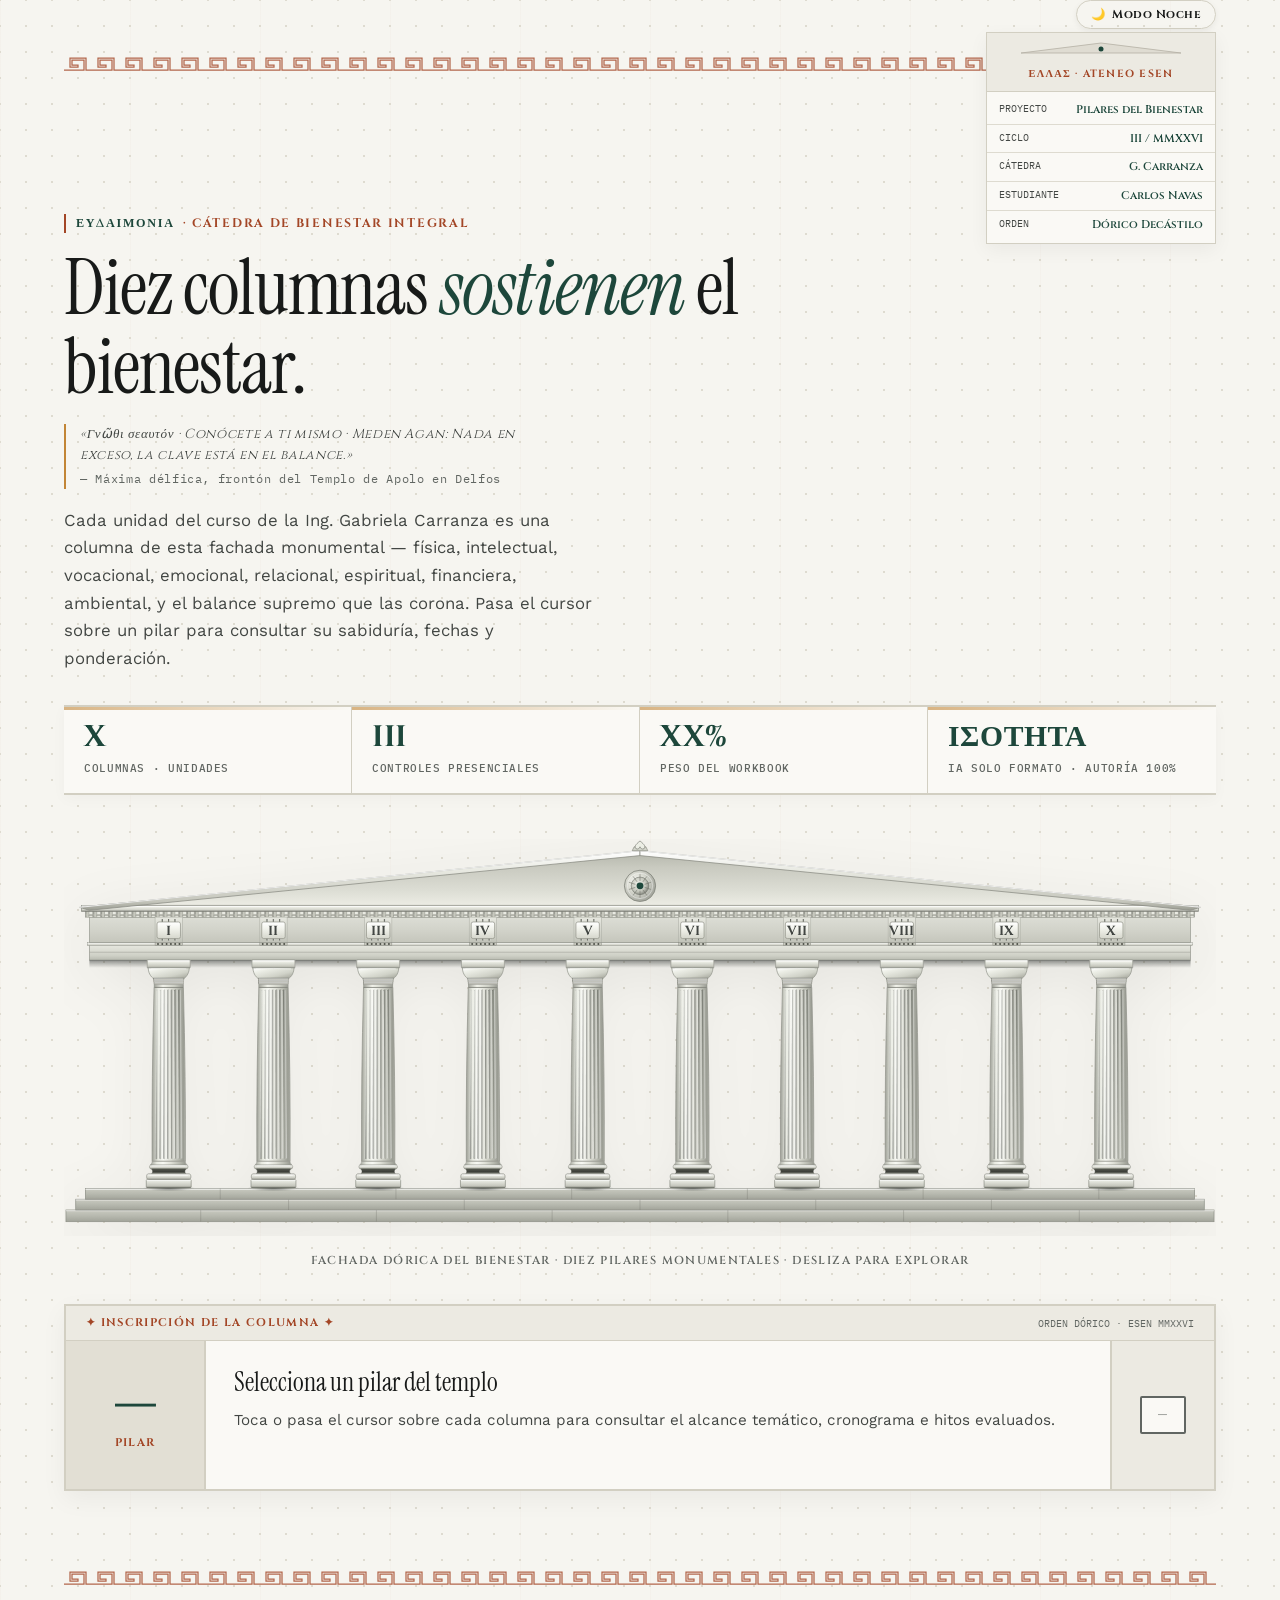
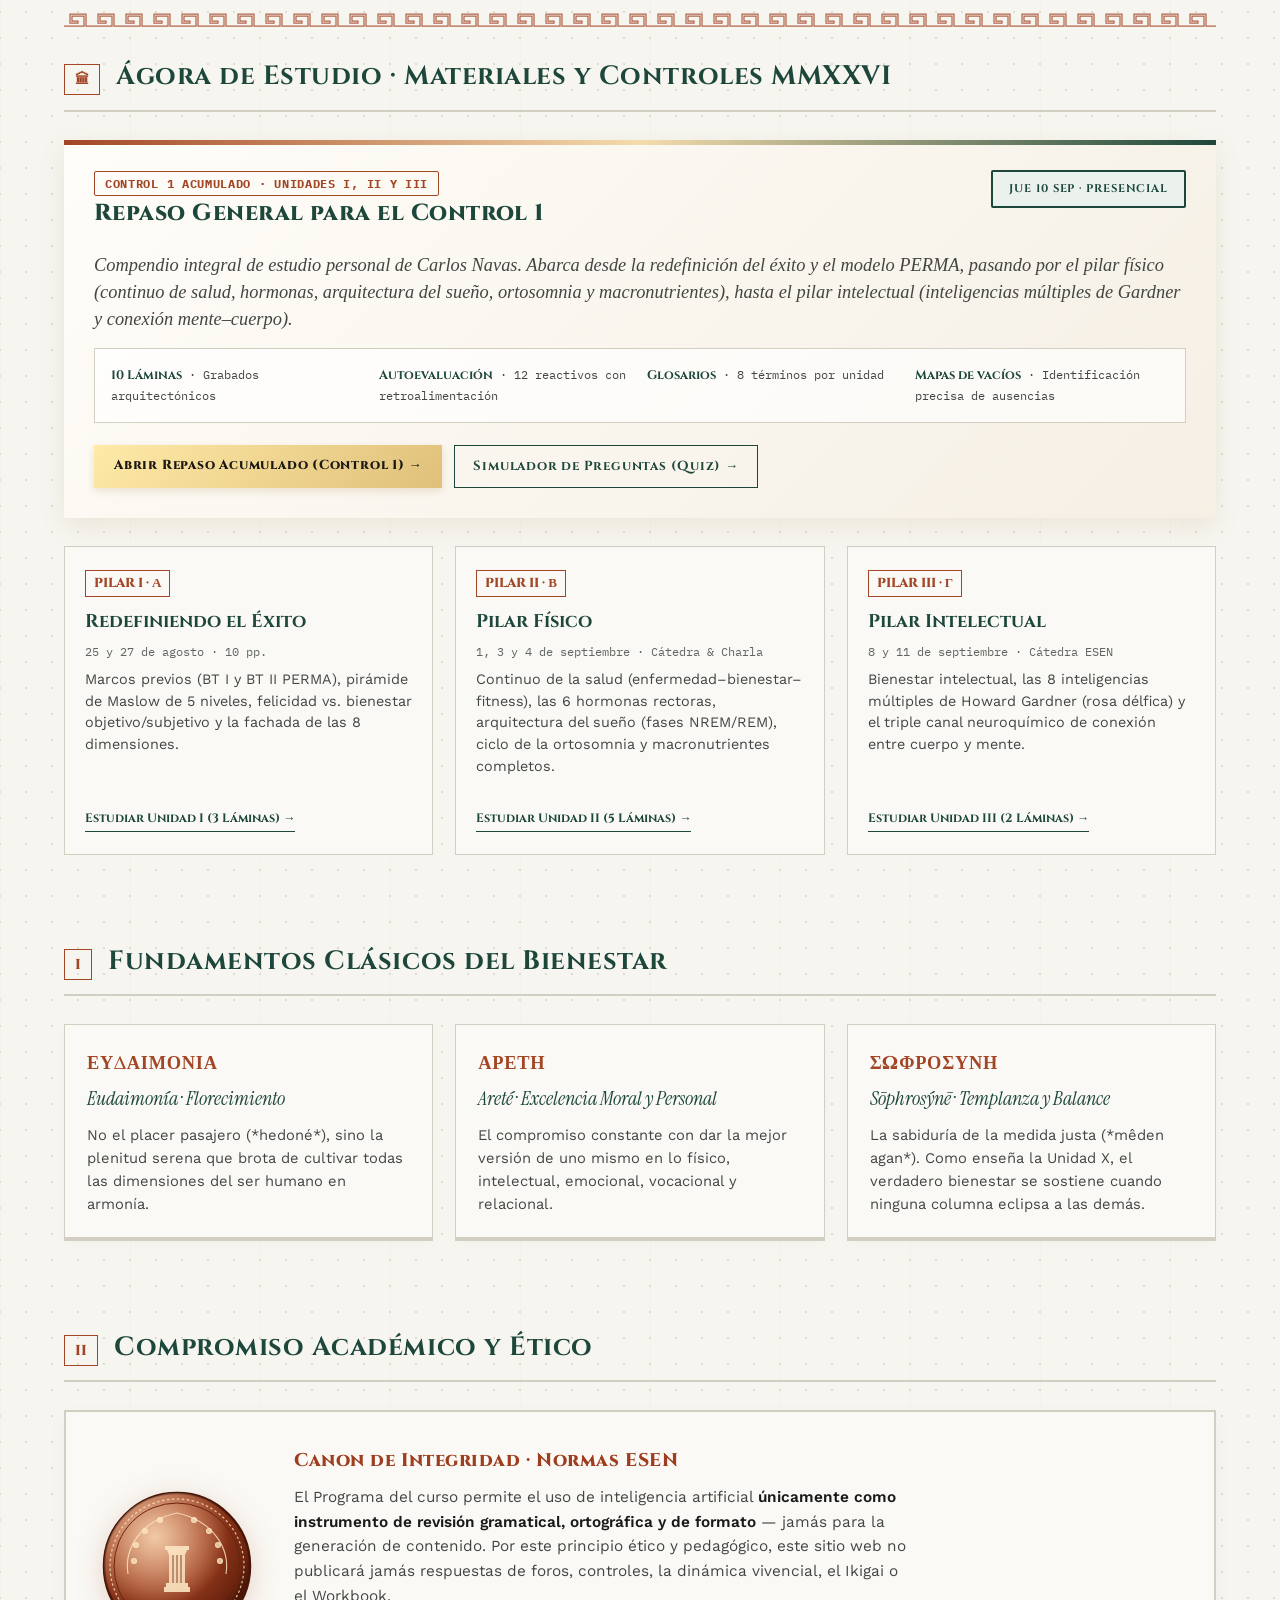
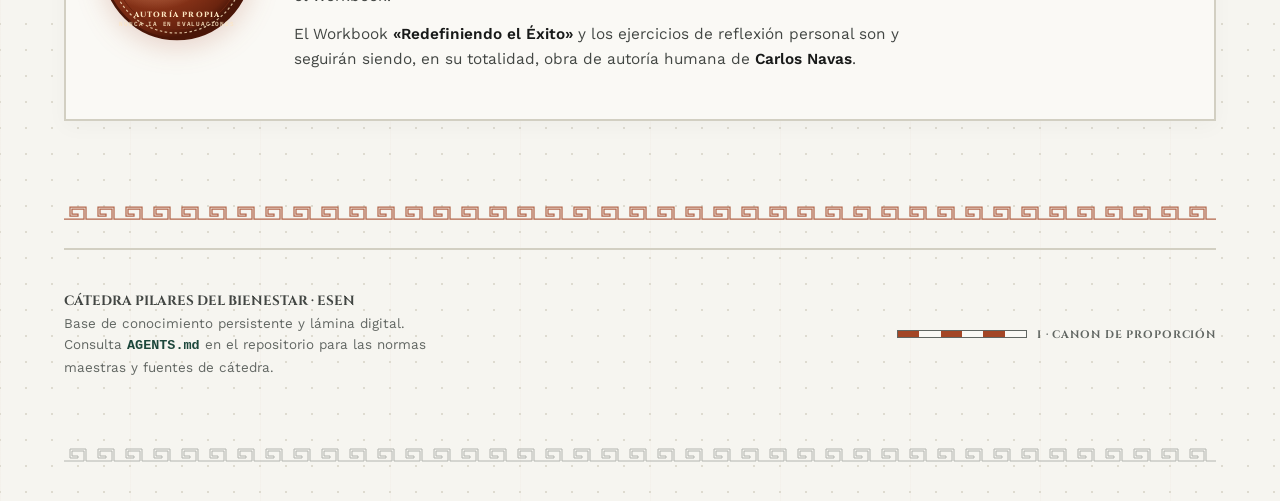
==== commit e85e6334: "feat(ui): eliminate SVG bugs and implement zero-flash classical dark mode across portal" ====
--- a/docs/index.html
+++ b/docs/index.html
@@ -1,6 +1,14 @@
 <!doctype html>
 <html lang="es">
 <head>
+<script>
+  (function(){
+    var saved = localStorage.getItem('pb_theme');
+    var dark = saved === 'dark' || (!saved && window.matchMedia && window.matchMedia('(prefers-color-scheme: dark)').matches);
+    if(dark) document.documentElement.setAttribute('data-theme', 'dark');
+    else document.documentElement.setAttribute('data-theme', 'light');
+  })();
+</script>
 <meta charset="UTF-8">
 <meta name="viewport" content="width=device-width, initial-scale=1.0">
 <title>Pilares del Bienestar — Ateneo de Estudio</title>
@@ -428,11 +436,427 @@
   }
   .study-btn:hover{ color:var(--clay); border-bottom-color:var(--clay); }
 
+
+  /* ==================== COMPLETE CLASSICAL GREEK DARK MODE ==================== */
+  :root {
+    --svg-bg-start: #FCFAF7;
+    --svg-bg-mid: #F5F0E6;
+    --svg-bg-end: #EAE1D0;
+    --svg-card-start: #FFFFFF;
+    --svg-card-mid: #FBF8F2;
+    --svg-card-end: #EFE8DA;
+    --svg-card-edge: #E2D8C6;
+    --svg-ped-start: #EDE7DA;
+    --svg-ped-mid: #DCD2C0;
+    --svg-ped-end: #C2B59F;
+    --svg-clay-bg-start: #FAF1ED;
+    --svg-clay-bg-end: #EED8CF;
+    --svg-pine-bg-start: #F0F6F3;
+    --svg-pine-bg-end: #D6E6DE;
+    --svg-gold-bg-start: #FFFDF7;
+    --svg-gold-bg-end: #F7EED8;
+    --svg-shaft-edge: #C2B7A2;
+    --svg-shaft-light: #EAE3D4;
+    --svg-shaft-peak: #FAF7F2;
+    --svg-shaft-mid: #DDD3BF;
+    --svg-shaft-dark: #AEA18A;
+    --svg-greca: #A84E32;
+  }
+
+  [data-theme="dark"] {
+    --bg: #110F0D;
+    --bg-elev: #1A1714;
+    --bg-elev2: #24201B;
+    --border: #3D352B;
+    --border-soft: #2B251E;
+    --text: #F5EFE6;
+    --text-dim: #C9BFB0;
+    --text-faint: #948A7A;
+    --pine: #4E9B79;
+    --pine-deep: #163628;
+    --pine-light: #64B28E;
+    --moss: #4E9B79;
+    --clay: #E07A5F;
+    --clay-deep: #F2957B;
+    --clay-pale: #2C1812;
+    --gold: #DFC07A;
+    --gold-doric: #DFC07A;
+    --gold-light: #FFEAA7;
+    --gold-deep: #C5A059;
+    --marble: #191613;
+    --marble-elev: #211D18;
+    --marble-elev2: #2A2520;
+    --success: #4E9B79;
+    --danger: #E26D7D;
+
+    --svg-bg-start: #161310;
+    --svg-bg-mid: #1C1814;
+    --svg-bg-end: #221D18;
+    --svg-card-start: #241F1A;
+    --svg-card-mid: #201B16;
+    --svg-card-end: #1B1713;
+    --svg-card-edge: #332B22;
+    --svg-ped-start: #2D261F;
+    --svg-ped-mid: #383027;
+    --svg-ped-end: #443B30;
+    --svg-clay-bg-start: #2C1812;
+    --svg-clay-bg-end: #3A2018;
+    --svg-pine-bg-start: #13241C;
+    --svg-pine-bg-end: #1A3328;
+    --svg-gold-bg-start: #2C2516;
+    --svg-gold-bg-end: #38301C;
+    --svg-shaft-edge: #1C1814;
+    --svg-shaft-light: #332C24;
+    --svg-shaft-peak: #473E34;
+    --svg-shaft-mid: #2A241E;
+    --svg-shaft-dark: #161310;
+    --svg-greca: #E07A5F;
+  }
+
+  [data-theme="dark"] body {
+    background-color: var(--bg);
+    color: var(--text);
+    background-image: 
+      radial-gradient(var(--border) 1.2px, transparent 1.2px),
+      linear-gradient(to right, rgba(224, 122, 95, 0.03) 1px, transparent 1px);
+  }
+
+  [data-theme="dark"] ::selection {
+    background: var(--gold);
+    color: #110F0D;
+  }
+
+  [data-theme="dark"] a {
+    color: var(--gold);
+    border-bottom-color: var(--border);
+  }
+  [data-theme="dark"] a:hover {
+    color: var(--gold-light);
+    border-bottom-color: var(--gold-light);
+  }
+
+  [data-theme="dark"] .plate {
+    background: var(--marble-elev);
+    border-color: var(--border);
+    box-shadow: 0 4px 18px rgba(0,0,0,0.35);
+  }
+  [data-theme="dark"] .plate div {
+    border-right-color: var(--border);
+  }
+  [data-theme="dark"] .plate span {
+    color: var(--text-faint);
+  }
+  [data-theme="dark"] .plate b {
+    color: var(--gold-light);
+  }
+
+  [data-theme="dark"] .aviso {
+    background: rgba(224, 122, 95, 0.09);
+    border-color: var(--clay);
+    border-left-color: var(--clay);
+  }
+  [data-theme="dark"] .aviso .tag {
+    color: var(--clay-deep);
+  }
+
+  [data-theme="dark"] nav.toc {
+    background: var(--marble);
+    border-bottom-color: var(--border);
+    box-shadow: 0 4px 14px rgba(0,0,0,0.4);
+  }
+  [data-theme="dark"] nav.toc a {
+    color: var(--text-dim);
+  }
+  [data-theme="dark"] nav.toc a:hover {
+    color: var(--gold-light);
+    border-bottom-color: var(--gold);
+  }
+  [data-theme="dark"] nav.toc a.nav-temple {
+    color: var(--gold);
+    border-right-color: var(--border);
+  }
+  [data-theme="dark"] nav.toc a.nav-highlight {
+    color: var(--clay-deep);
+  }
+
+  [data-theme="dark"] section.unit {
+    border-top-color: var(--border);
+  }
+  [data-theme="dark"] .unit-num {
+    background: var(--marble-elev);
+    border-color: var(--border);
+    color: var(--clay-deep);
+  }
+  [data-theme="dark"] .fuente {
+    border-left-color: var(--border);
+    color: var(--text-faint);
+  }
+
+  [data-theme="dark"] .two {
+    background: var(--marble-elev);
+    border-color: var(--border);
+  }
+  [data-theme="dark"] .two > div {
+    border-color: var(--border);
+  }
+  [data-theme="dark"] .two h4 {
+    color: var(--clay-deep);
+  }
+  [data-theme="dark"] .two .resp {
+    color: var(--pine);
+  }
+
+  [data-theme="dark"] .note {
+    background: var(--marble-elev);
+    border-color: var(--border);
+    border-left-color: var(--clay);
+  }
+  [data-theme="dark"] .note.gap {
+    border-left-color: var(--danger);
+  }
+  [data-theme="dark"] .note.gap .tag {
+    color: var(--danger);
+  }
+
+  [data-theme="dark"] blockquote {
+    border-left-color: var(--gold);
+    color: var(--text);
+  }
+
+  [data-theme="dark"] figure.diag {
+    background: #171411;
+    border-color: var(--border);
+    box-shadow: 0 6px 24px rgba(0,0,0,0.5);
+  }
+  [data-theme="dark"] figure.diag figcaption {
+    color: var(--gold);
+    border-top-color: var(--border);
+  }
+
+  [data-theme="dark"] dl.glos {
+    border-top-color: var(--border);
+  }
+  [data-theme="dark"] dl.glos > div {
+    border-bottom-color: var(--border);
+  }
+  [data-theme="dark"] dl.glos dt {
+    color: var(--gold-light);
+  }
+
+  [data-theme="dark"] .q-card {
+    background: var(--marble-elev);
+    border-color: var(--border);
+    box-shadow: 0 4px 16px rgba(0,0,0,0.3);
+  }
+  [data-theme="dark"] .opt {
+    background: var(--bg);
+    border-color: var(--border);
+    color: var(--text);
+  }
+  [data-theme="dark"] .opt:hover {
+    background: var(--marble-elev2);
+    border-color: var(--gold);
+  }
+  [data-theme="dark"] .opt.selected {
+    background: rgba(223, 192, 122, 0.12);
+    border-color: var(--gold);
+    color: var(--gold-light);
+  }
+  [data-theme="dark"] .btn-chk {
+    background: linear-gradient(135deg, #DFC07A, #B59345);
+    color: #110F0D;
+    font-weight: 800;
+  }
+  [data-theme="dark"] .fb {
+    background: var(--bg-elev2);
+    border-color: var(--border);
+  }
+  [data-theme="dark"] .fb.ok {
+    border-left-color: var(--pine);
+  }
+  [data-theme="dark"] .fb.ok .verdict {
+    color: var(--pine);
+  }
+  [data-theme="dark"] .fb.no {
+    border-left-color: var(--danger);
+  }
+  [data-theme="dark"] .fb.no .verdict {
+    color: var(--danger);
+  }
+
+  [data-theme="dark"] .p-track {
+    background: var(--border);
+  }
+  [data-theme="dark"] .p-bar {
+    background: var(--gold);
+  }
+
+  [data-theme="dark"] table.vacios {
+    border-color: var(--border);
+  }
+  [data-theme="dark"] table.vacios th {
+    background: var(--marble-elev2);
+    color: var(--gold-light);
+    border-color: var(--border);
+  }
+  [data-theme="dark"] table.vacios td {
+    border-color: var(--border);
+    color: var(--text-dim);
+  }
+  [data-theme="dark"] table.vacios tr:nth-child(even) td {
+    background: rgba(255,255,255,0.02);
+  }
+
+  [data-theme="dark"] footer {
+    border-top-color: var(--border);
+    color: var(--text-faint);
+  }
+
+  /* Portal Index Specific Dark Mode */
+  [data-theme="dark"] .titleblock-stele {
+    background: var(--marble);
+    border-color: var(--border);
+  }
+  [data-theme="dark"] .stele-pediment {
+    background: var(--marble-elev);
+    border-bottom-color: var(--border);
+  }
+  [data-theme="dark"] .spec-stele {
+    background: var(--marble);
+    border-color: var(--border);
+  }
+  [data-theme="dark"] .spec-stele-cornice {
+    background: var(--marble-elev);
+    border-bottom-color: var(--border);
+  }
+  [data-theme="dark"] .spec-stele .status-col {
+    background: var(--marble-elev);
+    border-left-color: var(--border);
+  }
+  [data-theme="dark"] .stamp-greek {
+    background: var(--marble);
+    border-color: var(--border);
+    color: var(--text-faint);
+  }
+  [data-theme="dark"] .stamp-greek.disponible {
+    background: rgba(78, 155, 121, 0.18);
+    border-color: var(--pine);
+    color: var(--pine);
+  }
+
+  [data-theme="dark"] .spec-link {
+    background: var(--marble-elev);
+    border-color: var(--pine);
+    color: var(--pine);
+  }
+  [data-theme="dark"] .spec-link:hover {
+    background: var(--pine);
+    color: #110F0D;
+  }
+  [data-theme="dark"] .spec-link.repaso {
+    border-color: var(--clay);
+    color: var(--clay-deep);
+  }
+  [data-theme="dark"] .spec-link.repaso:hover {
+    background: var(--clay);
+    color: #110F0D;
+  }
+
+  [data-theme="dark"] .control-grand-card {
+    background: linear-gradient(135deg, #1C1814 0%, #15120F 100%);
+    border-color: var(--gold-deep);
+    box-shadow: 0 8px 30px rgba(0,0,0,0.55);
+  }
+  [data-theme="dark"] .control-title {
+    color: var(--gold-light);
+  }
+  [data-theme="dark"] .control-features {
+    background: rgba(22, 19, 16, 0.85);
+    border-color: var(--border);
+  }
+  [data-theme="dark"] .btn-greek-gold {
+    background: linear-gradient(135deg, #DFC07A, #B59345);
+    color: #110F0D;
+    border-color: var(--gold-light);
+  }
+  [data-theme="dark"] .btn-greek-outline {
+    border-color: var(--gold);
+    color: var(--gold-light);
+  }
+  [data-theme="dark"] .btn-greek-outline:hover {
+    background: var(--gold);
+    color: #110F0D;
+  }
+
+  [data-theme="dark"] .study-card {
+    background: var(--marble);
+    border-color: var(--border);
+  }
+  [data-theme="dark"] .study-card:hover {
+    border-color: var(--gold);
+    box-shadow: 0 6px 20px rgba(0,0,0,0.4);
+  }
+  [data-theme="dark"] .study-card h3 {
+    color: var(--gold-light);
+  }
+  [data-theme="dark"] .study-btn {
+    color: var(--gold);
+    border-bottom-color: var(--gold);
+  }
+  [data-theme="dark"] .study-btn:hover {
+    color: var(--clay-deep);
+    border-bottom-color: var(--clay-deep);
+  }
+
+  [data-theme="dark"] .triad-card {
+    background: var(--marble);
+    border-color: var(--border);
+  }
+  [data-theme="dark"] .sello-wrap {
+    background: var(--marble);
+    border-color: var(--border);
+  }
+
+  /* Theme Toggle Button Styling */
+  .theme-toggle-btn {
+    display: inline-flex;
+    align-items: center;
+    gap: 7px;
+    background: var(--marble-elev);
+    border: 1.5px solid var(--border);
+    color: var(--text);
+    font-family: 'Cinzel', serif;
+    font-size: 0.72rem;
+    font-weight: 700;
+    letter-spacing: 0.04em;
+    padding: 6px 14px;
+    border-radius: 20px;
+    cursor: pointer;
+    transition: all 0.2s ease;
+    box-shadow: 0 2px 6px rgba(0,0,0,0.06);
+  }
+  .theme-toggle-btn:hover {
+    border-color: var(--gold);
+    color: var(--gold-deep);
+    transform: translateY(-1px);
+    box-shadow: 0 4px 10px rgba(0,0,0,0.12);
+  }
+  [data-theme="dark"] .theme-toggle-btn {
+    background: var(--marble-elev2);
+    border-color: var(--border);
+    color: var(--gold-light);
+  }
+  [data-theme="dark"] .theme-toggle-btn:hover {
+    border-color: var(--gold-light);
+    color: #FFEAA7;
+  }
+
 </style>
 </head>
 <body>
 
 <div class="wrap">
+<div style="display:flex; justify-content:flex-end; margin-bottom:12px;"><button id="theme-toggle" class="theme-toggle-btn" aria-label="Cambiar tema visual"><span id="theme-icon">🌙</span> <span id="theme-text">Modo Noche</span></button></div>
 
   <!-- Top Meander Border -->
   <div class="greek-frieze"></div>
@@ -1307,5 +1731,34 @@
   });
 </script>
 
+<script>
+  // Classical Greek Theme Toggle (Nix / Helios)
+  function initGreekTheme() {
+    function updateThemeUI(isDark) {
+      var icon = document.getElementById('theme-icon');
+      var text = document.getElementById('theme-text');
+      if(icon) icon.textContent = isDark ? '☀️' : '🌙';
+      if(text) text.textContent = isDark ? 'Modo Día' : 'Modo Noche';
+    }
+    window.toggleTheme = function() {
+      var current = document.documentElement.getAttribute('data-theme') || 'light';
+      var next = current === 'dark' ? 'light' : 'dark';
+      document.documentElement.setAttribute('data-theme', next);
+      localStorage.setItem('pb_theme', next);
+      updateThemeUI(next === 'dark');
+    };
+    var isDark = document.documentElement.getAttribute('data-theme') === 'dark';
+    updateThemeUI(isDark);
+    var btn = document.getElementById('theme-toggle');
+    if(btn) {
+      btn.onclick = window.toggleTheme;
+    }
+  }
+  if (document.readyState === 'loading') {
+    document.addEventListener('DOMContentLoaded', initGreekTheme);
+  } else {
+    initGreekTheme();
+  }
+</script>
 </body>
 </html>
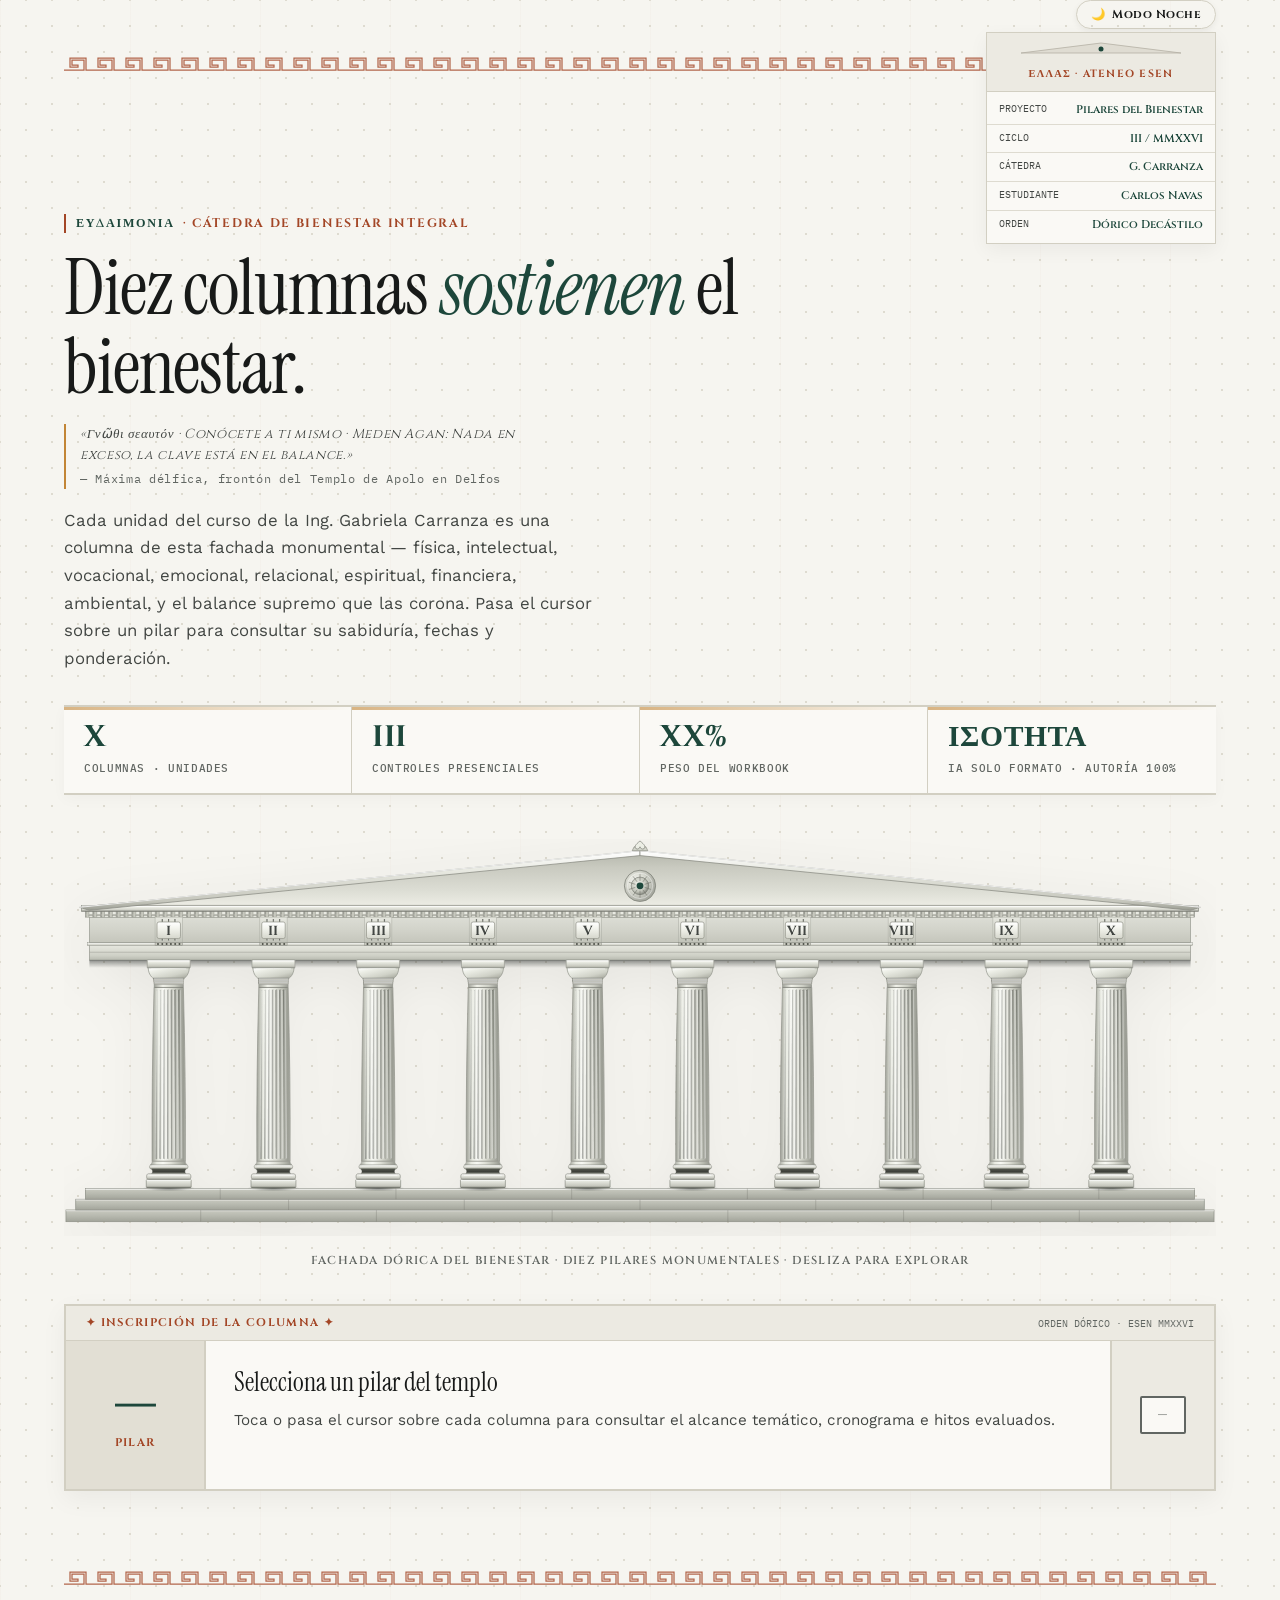
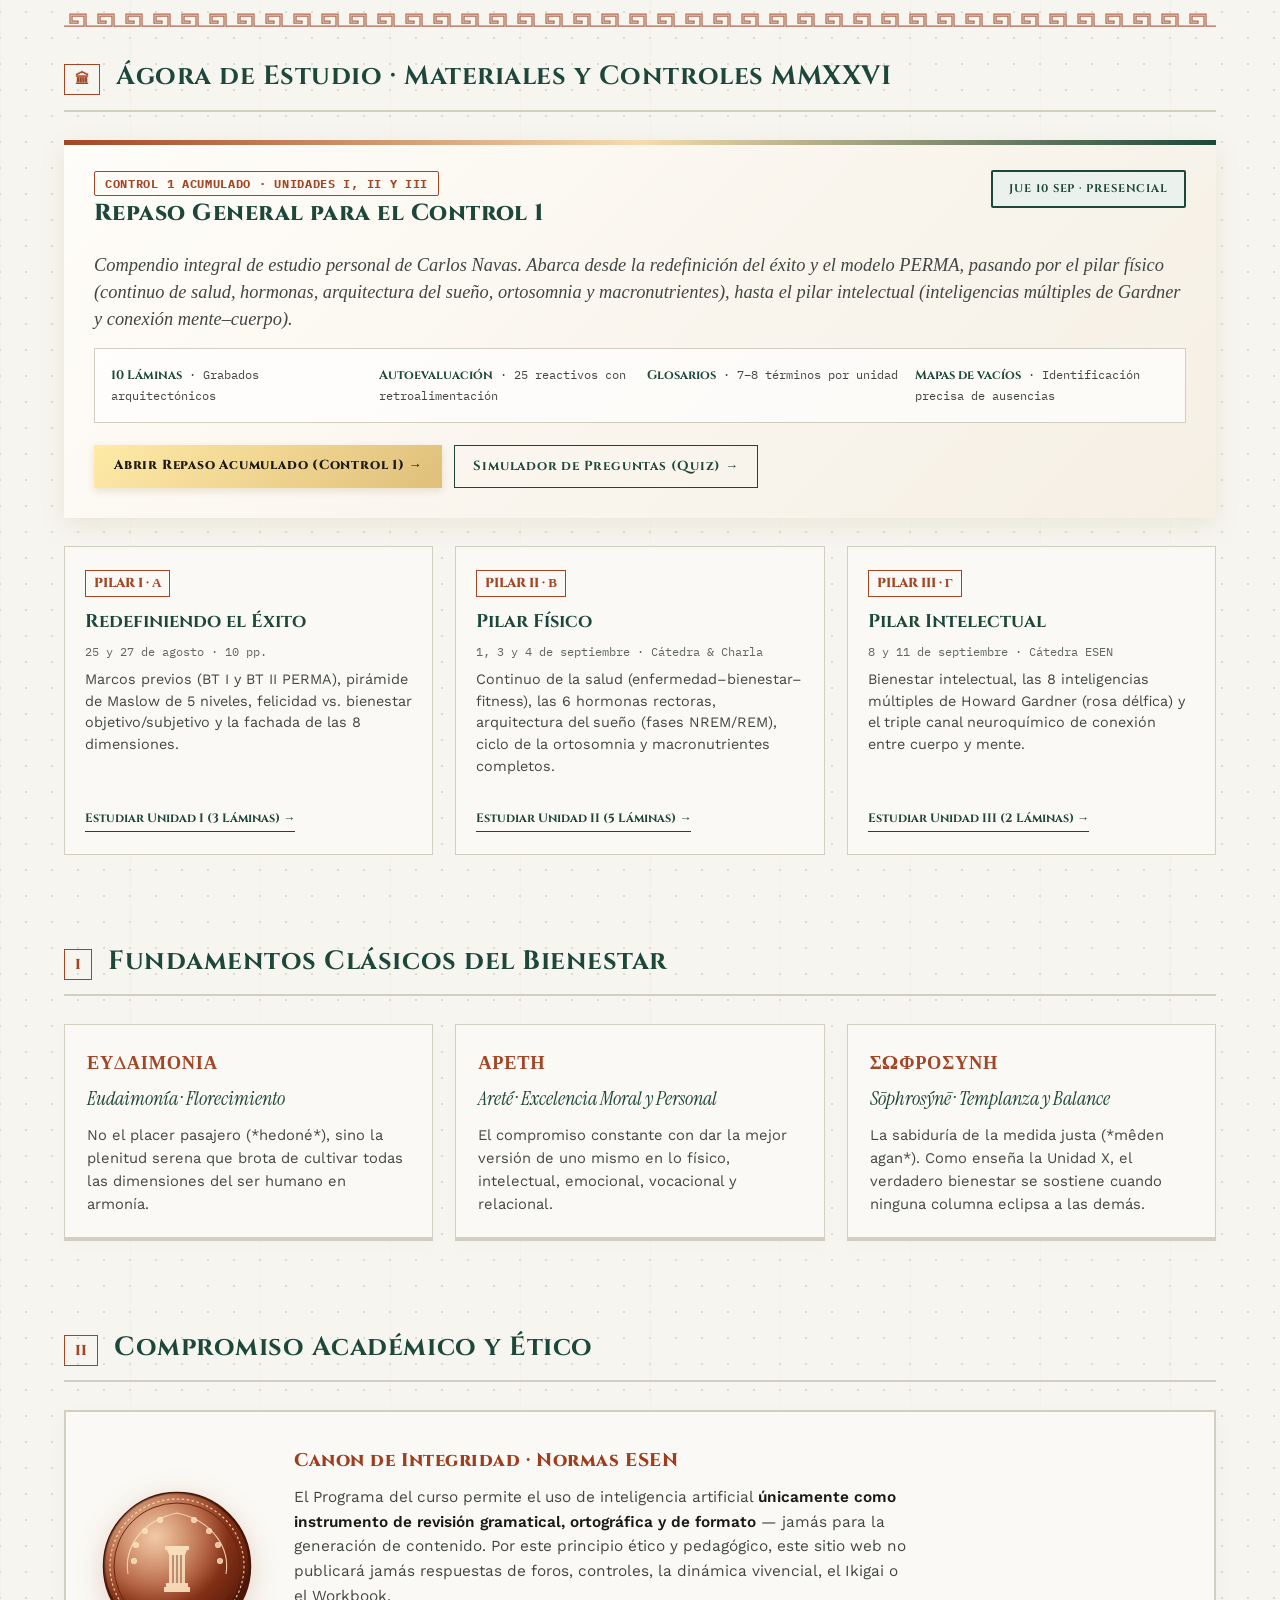
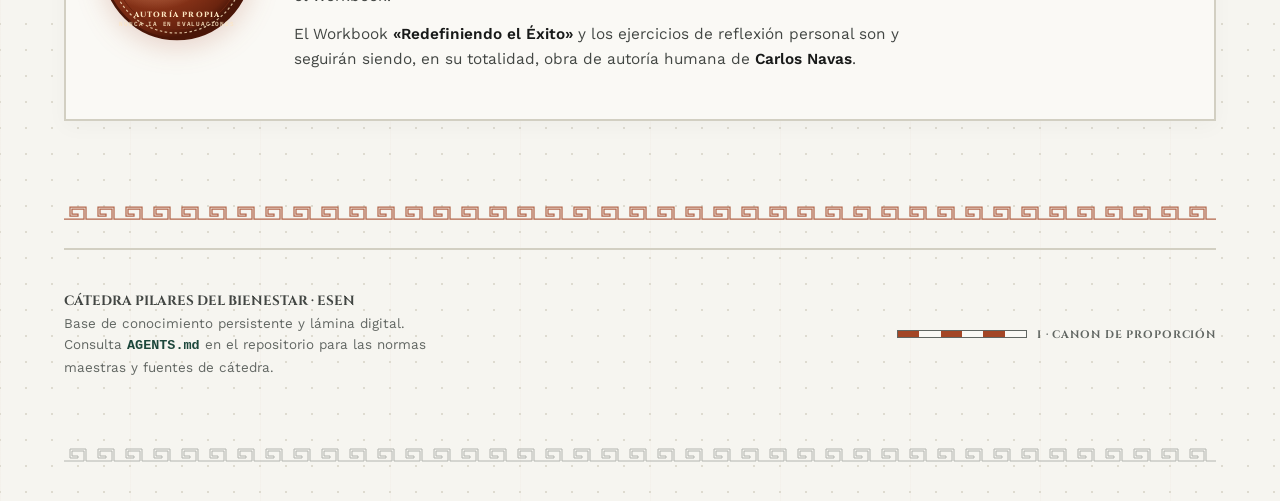
==== commit 60c78fd7: "fix(portal): resolve SVG id collisions, overflow bugs, a11y & formalize Greek design system in AGENT" ====
--- a/docs/index.html
+++ b/docs/index.html
@@ -3,7 +3,8 @@
 <head>
 <script>
   (function(){
-    var saved = localStorage.getItem('pb_theme');
+    var saved = null;
+    try { saved = localStorage.getItem('pb_theme'); } catch (_) {}
     var dark = saved === 'dark' || (!saved && window.matchMedia && window.matchMedia('(prefers-color-scheme: dark)').matches);
     if(dark) document.documentElement.setAttribute('data-theme', 'dark');
     else document.documentElement.setAttribute('data-theme', 'light');
@@ -856,7 +857,7 @@
 <body>
 
 <div class="wrap">
-<div style="display:flex; justify-content:flex-end; margin-bottom:12px;"><button id="theme-toggle" class="theme-toggle-btn" aria-label="Cambiar tema visual"><span id="theme-icon">🌙</span> <span id="theme-text">Modo Noche</span></button></div>
+<div style="display:flex; justify-content:flex-end; margin-bottom:12px;"><button id="theme-toggle" class="theme-toggle-btn" aria-label="Cambiar a modo noche" aria-pressed="false"><span id="theme-icon">🌙</span> <span id="theme-text">Modo Noche</span></button></div>
 
   <!-- Top Meander Border -->
   <div class="greek-frieze"></div>
@@ -1289,8 +1290,8 @@
 
       <div class="control-features">
         <div class="feature-item"><b>10 Láminas</b> · Grabados arquitectónicos</div>
-        <div class="feature-item"><b>Autoevaluación</b> · 12 reactivos con retroalimentación</div>
-        <div class="feature-item"><b>Glosarios</b> · 8 términos por unidad</div>
+        <div class="feature-item"><b>Autoevaluación</b> · 25 reactivos con retroalimentación</div>
+        <div class="feature-item"><b>Glosarios</b> · 7–8 términos por unidad</div>
         <div class="feature-item"><b>Mapas de vacíos</b> · Identificación precisa de ausencias</div>
       </div>
 
@@ -1737,14 +1738,19 @@
     function updateThemeUI(isDark) {
       var icon = document.getElementById('theme-icon');
       var text = document.getElementById('theme-text');
+      var btn = document.getElementById('theme-toggle');
       if(icon) icon.textContent = isDark ? '☀️' : '🌙';
       if(text) text.textContent = isDark ? 'Modo Día' : 'Modo Noche';
+      if(btn) {
+        btn.setAttribute('aria-pressed', isDark ? 'true' : 'false');
+        btn.setAttribute('aria-label', isDark ? 'Cambiar a modo día' : 'Cambiar a modo noche');
+      }
     }
     window.toggleTheme = function() {
       var current = document.documentElement.getAttribute('data-theme') || 'light';
       var next = current === 'dark' ? 'light' : 'dark';
       document.documentElement.setAttribute('data-theme', next);
-      localStorage.setItem('pb_theme', next);
+      try { localStorage.setItem('pb_theme', next); } catch (_) {}
       updateThemeUI(next === 'dark');
     };
     var isDark = document.documentElement.getAttribute('data-theme') === 'dark';
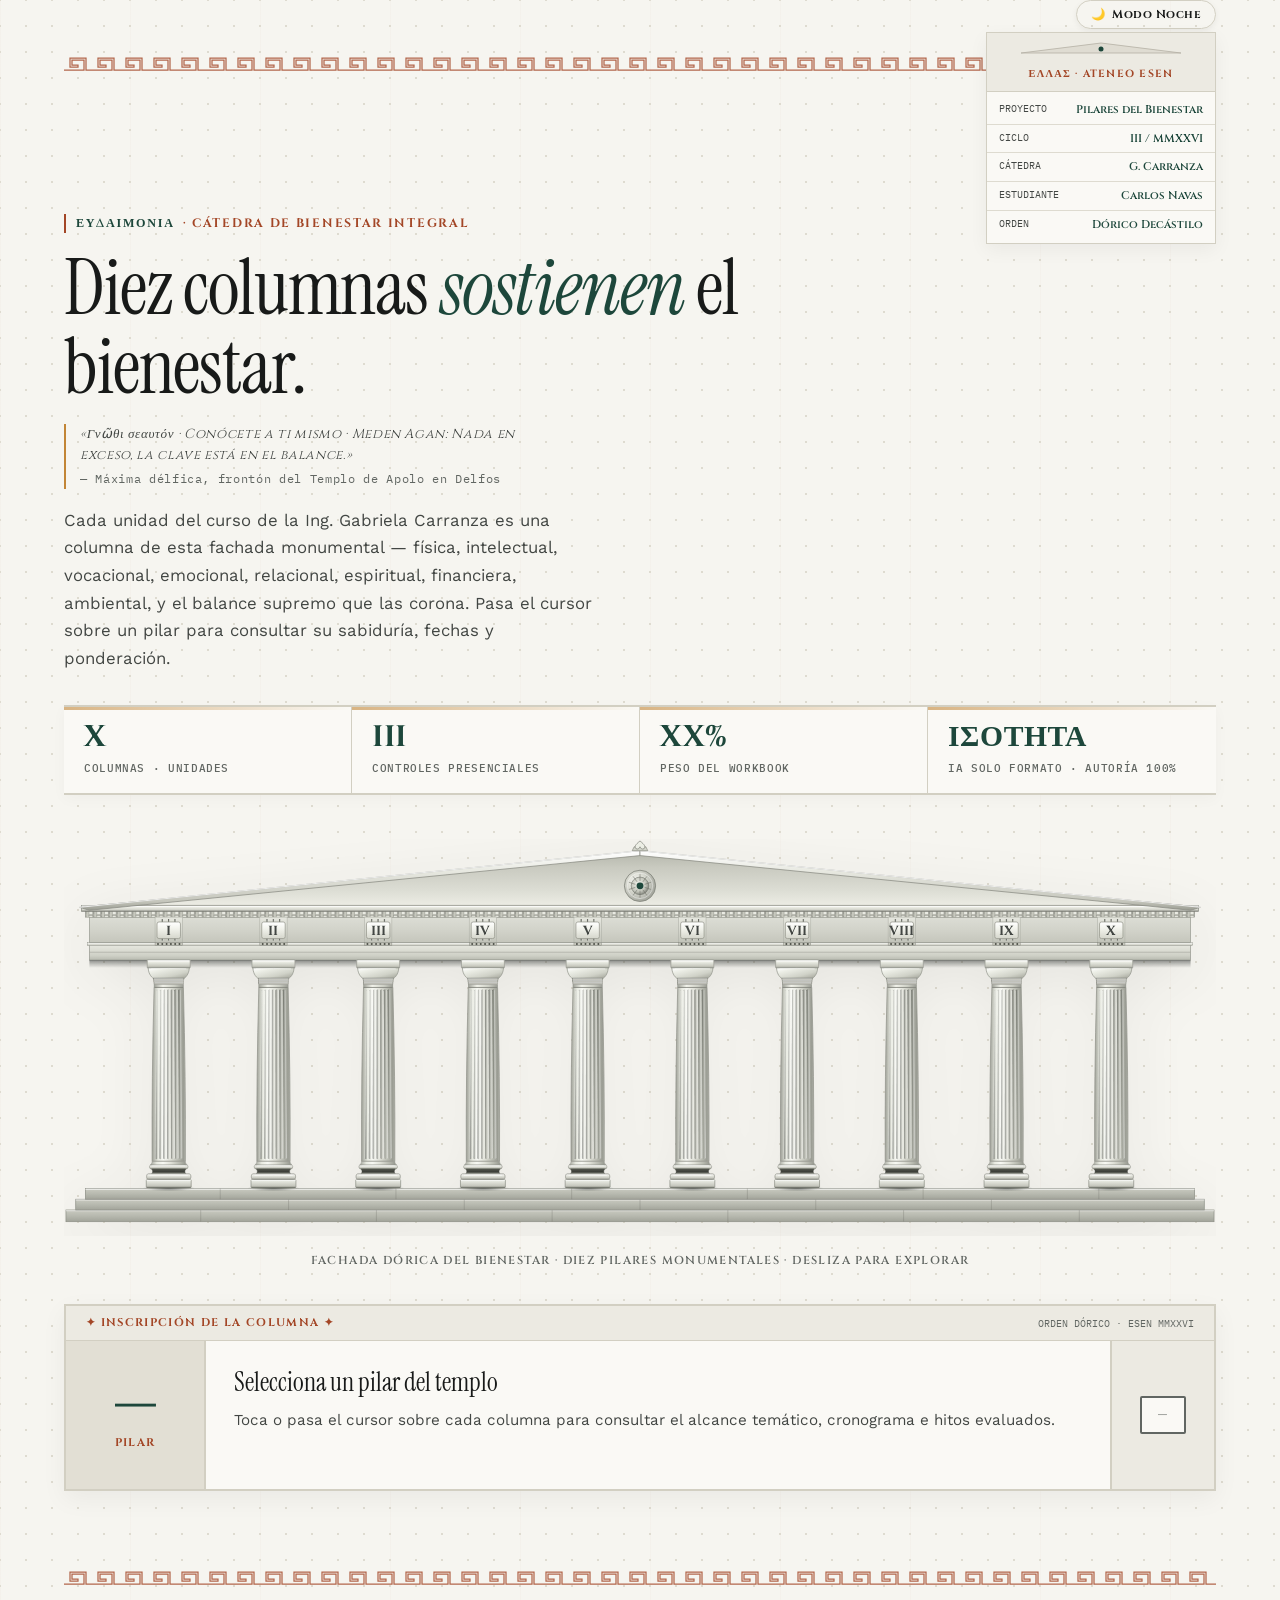
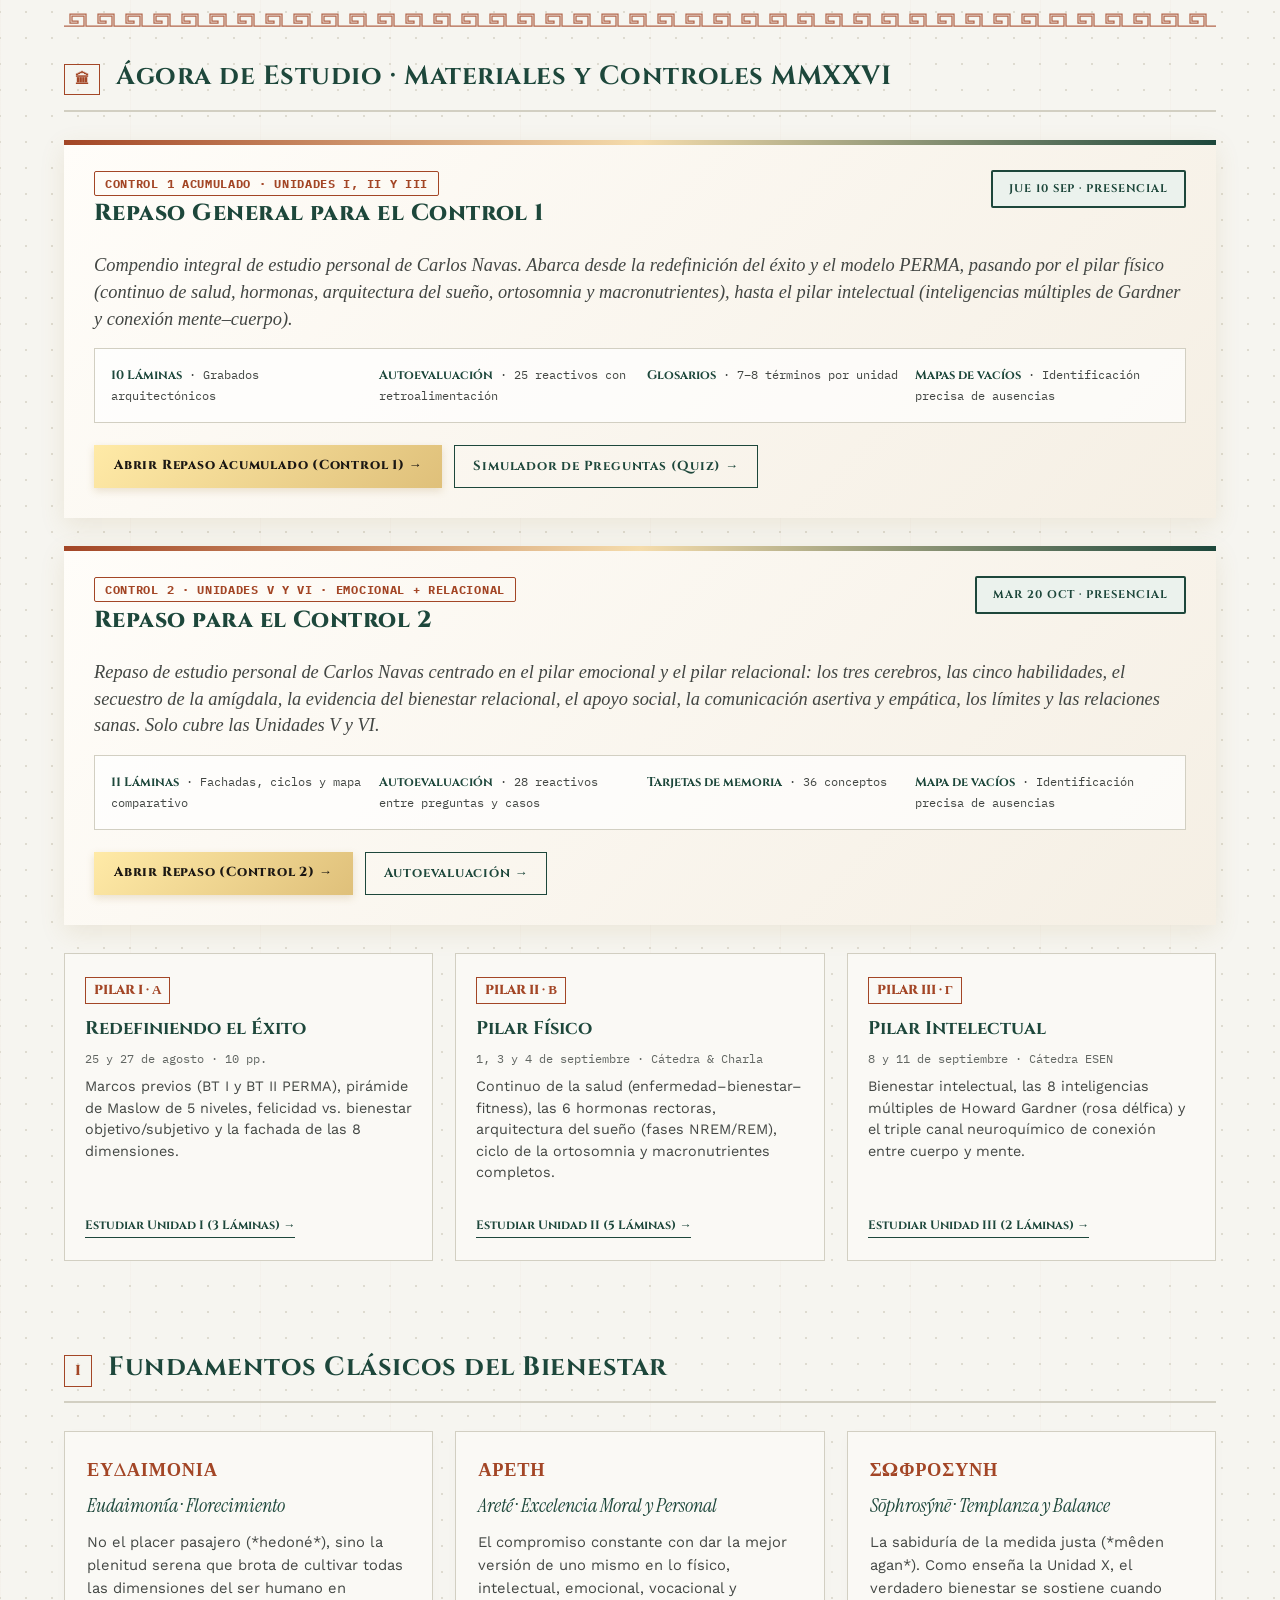
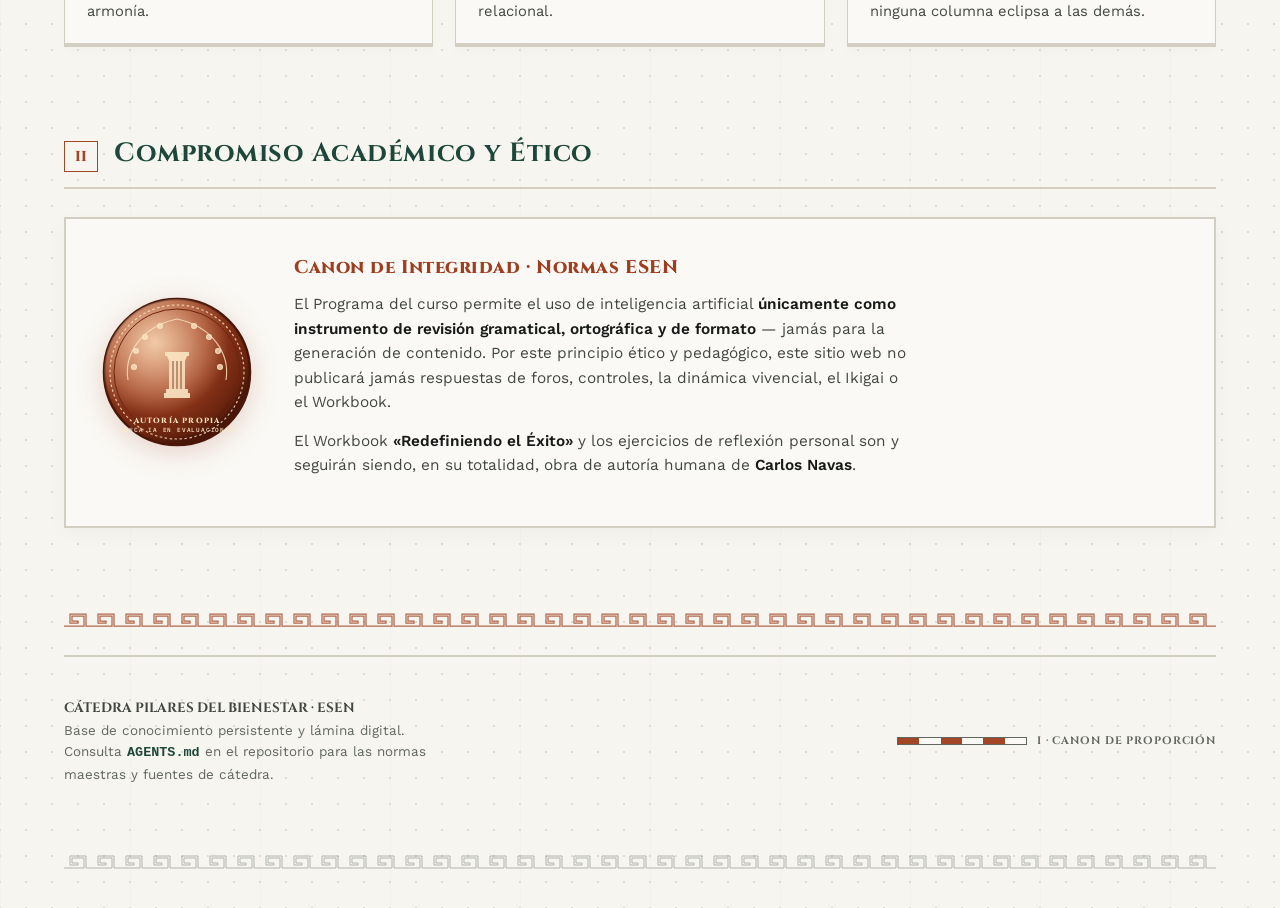
==== commit 444bafa2: "Repaso Control 2 (Unidades V–VI): guía HTML, mapa, casos, tarjetas y registro Co-Authored-By: Claude" ====
--- a/docs/index.html
+++ b/docs/index.html
@@ -1301,6 +1301,32 @@
       </div>
     </div>
 
+    <!-- Grand Feature Card for Control 2 -->
+    <div class="control-grand-card">
+      <div class="control-header">
+        <div>
+          <span class="control-badge">CONTROL 2 · UNIDADES V Y VI · EMOCIONAL + RELACIONAL</span>
+          <h3 class="control-title">Repaso para el Control 2</h3>
+        </div>
+        <span class="stamp-greek disponible">Mar 20 Oct · Presencial</span>
+      </div>
+      <p class="control-sub">
+        Repaso de estudio personal de Carlos Navas centrado en el pilar emocional y el pilar relacional: los tres cerebros, las cinco habilidades, el secuestro de la amígdala, la evidencia del bienestar relacional, el apoyo social, la comunicación asertiva y empática, los límites y las relaciones sanas. Solo cubre las Unidades V y VI.
+      </p>
+
+      <div class="control-features">
+        <div class="feature-item"><b>11 Láminas</b> · Fachadas, ciclos y mapa comparativo</div>
+        <div class="feature-item"><b>Autoevaluación</b> · 28 reactivos entre preguntas y casos</div>
+        <div class="feature-item"><b>Tarjetas de memoria</b> · 36 conceptos</div>
+        <div class="feature-item"><b>Mapa de vacíos</b> · Identificación precisa de ausencias</div>
+      </div>
+
+      <div class="control-actions">
+        <a href="repaso-control-2/" class="btn-greek-gold">Abrir Repaso (Control 2) &rarr;</a>
+        <a href="repaso-control-2/#quiz" class="btn-greek-outline">Autoevaluación &rarr;</a>
+      </div>
+    </div>
+
     <!-- 3 Unit Study Cards -->
     <div class="triad-grid">
       <!-- Unidad I -->
@@ -1481,8 +1507,8 @@
     {n:2, romano:"II", greek:"Β", nombre:"Pilar físico", fechas:"1, 3 y 4 sep", hito:"", disponible:true, slug:"unidad-02"},
     {n:3, romano:"III", greek:"Γ", nombre:"Pilar intelectual", fechas:"8 y 11 sep", hito:"Control 1 · 10 sep", disponible:true, slug:"unidad-03"},
     {n:4, romano:"IV", greek:"Δ", nombre:"Pilar vocacional", fechas:"17, 19 y 28 sep", hito:"Entrega de Ikigai · 28 sep (10%)", disponible:false},
-    {n:5, romano:"V", greek:"Ε", nombre:"Pilar emocional", fechas:"22, 24 y 25 sep", hito:"Foro “Wonder” · 25 sep (5%)", disponible:false},
-    {n:6, romano:"VI", greek:"Ϛ", nombre:"Pilar relacional", fechas:"6, 8 y 10 oct", hito:"Dinámica vivencial · 10 oct (10%)", disponible:false},
+    {n:5, romano:"V", greek:"Ε", nombre:"Pilar emocional", fechas:"22, 24 y 25 sep", hito:"Foro “Wonder” · 25 sep (5%)", disponible:true, repasoUrl:"repaso-control-2/#u5"},
+    {n:6, romano:"VI", greek:"Ϛ", nombre:"Pilar relacional", fechas:"6, 8 y 10 oct", hito:"Dinámica vivencial · 10 oct (10%)", disponible:true, repasoUrl:"repaso-control-2/#u6"},
     {n:7, romano:"VII", greek:"Ζ", nombre:"Pilar espiritual", fechas:"13, 15, 16 y 24 oct", hito:"Control 2 · 20 oct · Foro “Soul” 16 oct (5%) · Propósito de vida 24 oct (10%)", disponible:false},
     {n:8, romano:"VIII", greek:"Η", nombre:"Pilar financiero", fechas:"22 y 23 oct", hito:"", disponible:false},
     {n:9, romano:"IX", greek:"Θ", nombre:"Pilar ambiental", fechas:"29 y 30 oct", hito:"", disponible:false},
@@ -1711,6 +1737,11 @@
       } else {
         specLinkRepaso.style.display = "none";
       }
+      specActions.hidden = false;
+    } else if(u.repasoUrl){
+      specLinkUnit.href = u.repasoUrl;
+      specLinkUnit.textContent = "Abrir repaso Unidad " + u.romano + " →";
+      specLinkRepaso.style.display = "none";
       specActions.hidden = false;
     } else {
       specActions.hidden = true;
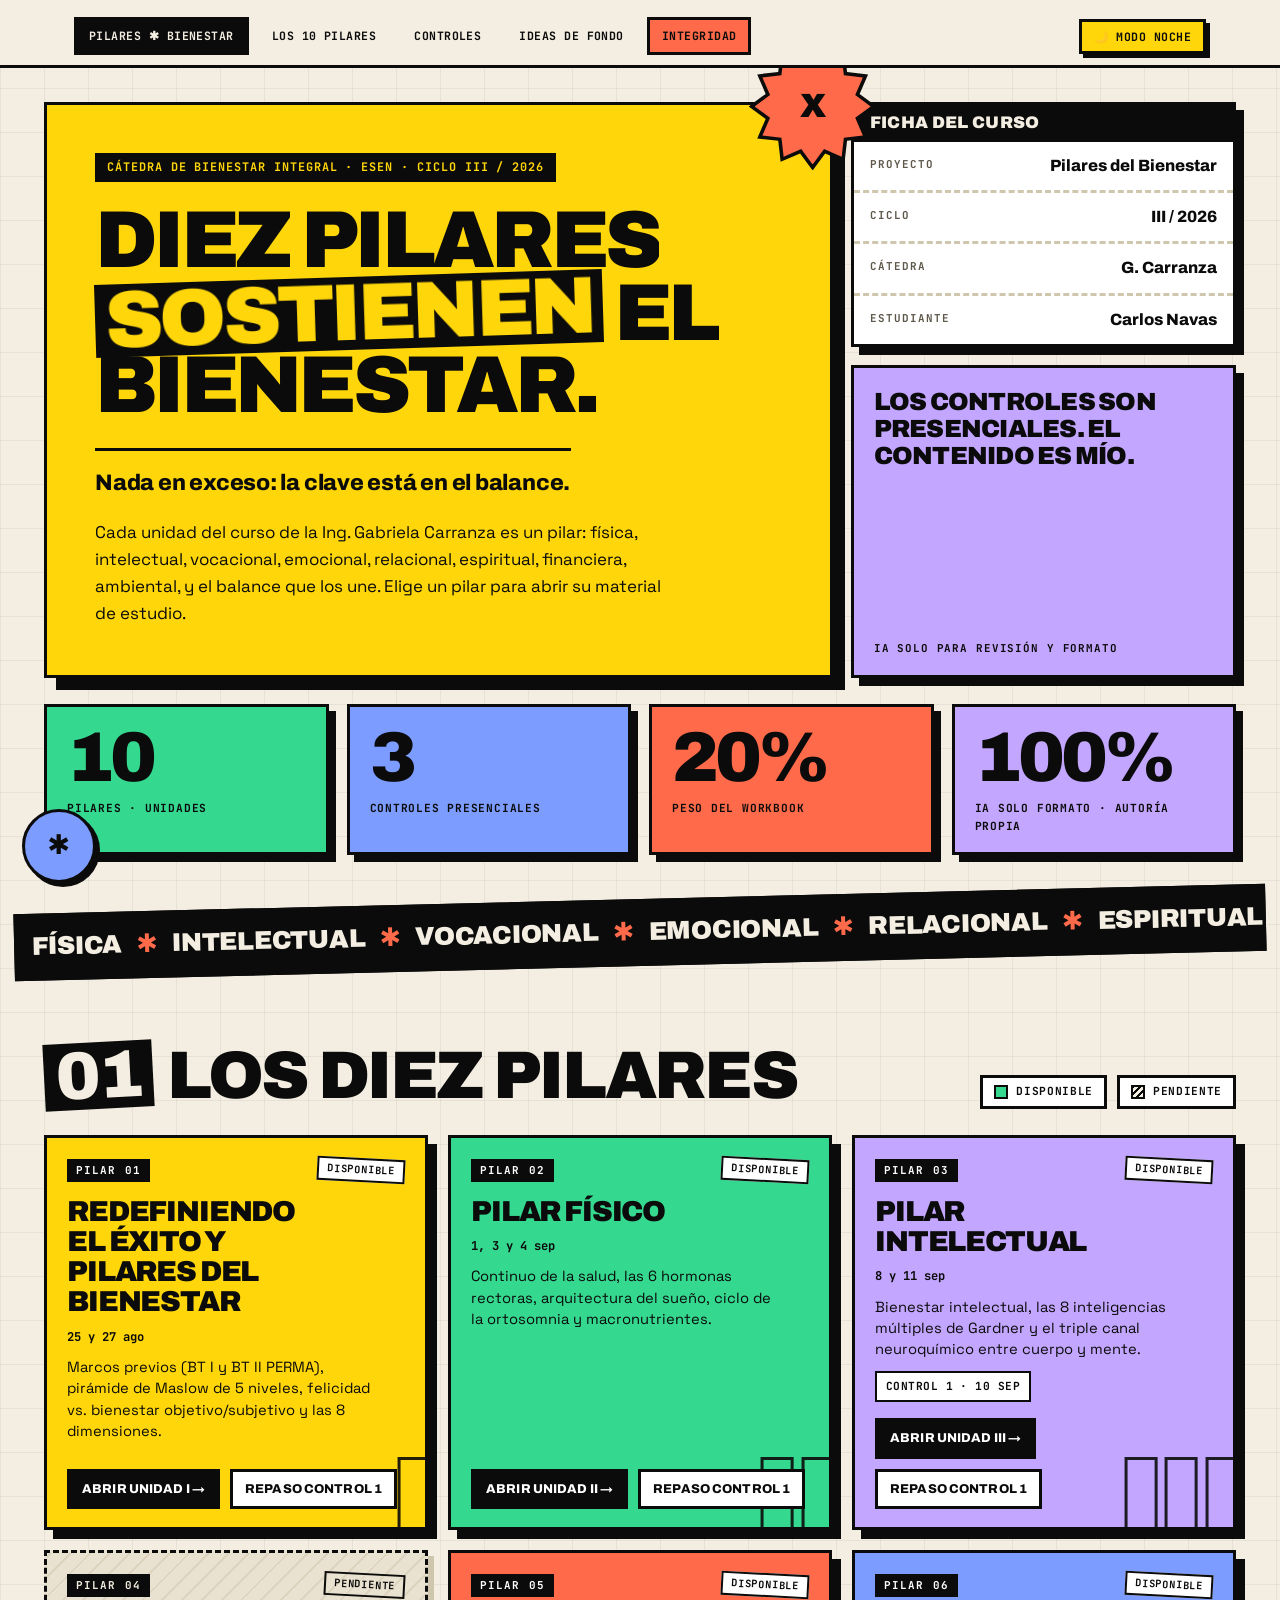
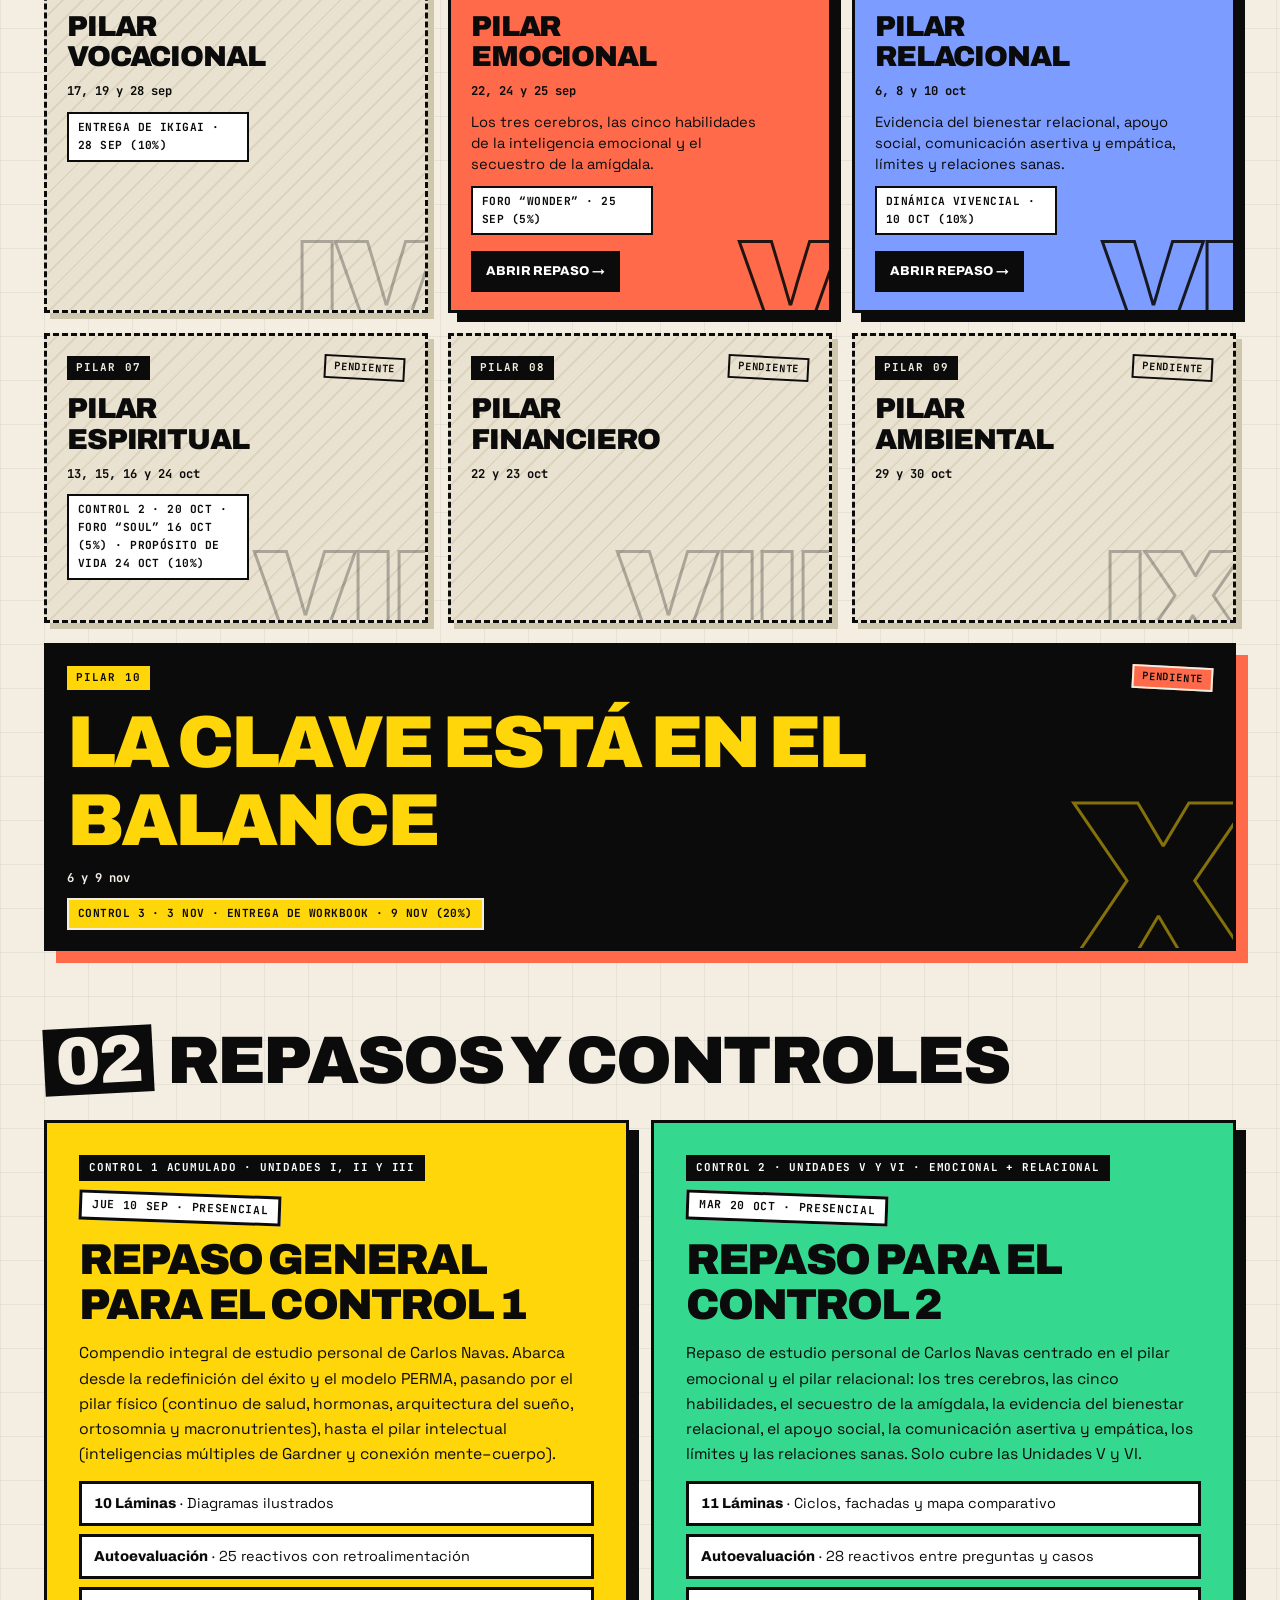
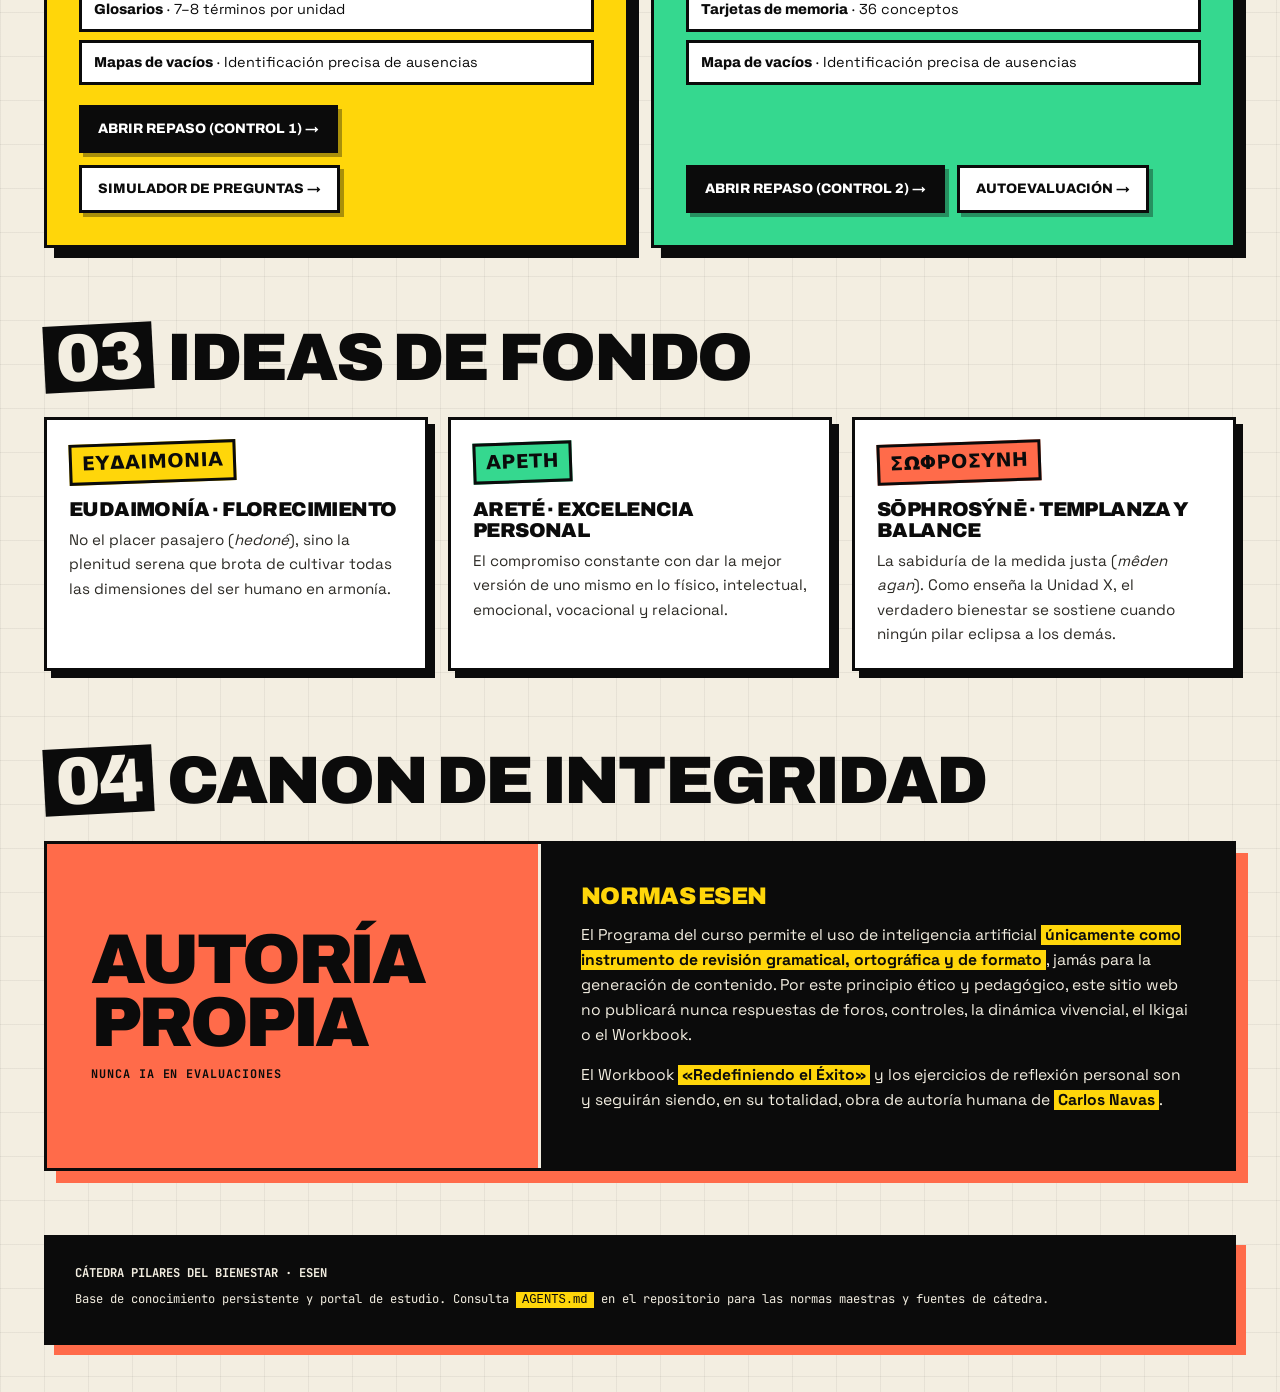
==== commit 6c2dec99: "feat(design): rediseño completo Bento Brutal con motion design - Sistema de diseño compartido en too" ====
--- a/docs/index.html
+++ b/docs/index.html
@@ -12,1760 +12,847 @@
 </script>
 <meta charset="UTF-8">
 <meta name="viewport" content="width=device-width, initial-scale=1.0">
-<title>Pilares del Bienestar — Ateneo de Estudio</title>
+<title>Pilares del Bienestar · Portal de estudio · ESEN Ciclo III/2026</title>
+<meta name="description" content="Portal de estudio personal de Carlos Navas para Pilares del Bienestar (ESEN, Ciclo III/2026): diez unidades, repasos y autoevaluaciones.">
 <style>
-  @import url('https://fonts.googleapis.com/css2?family=Cinzel:wght@500;600;700;800;900&family=Instrument+Serif:ital@0;1&family=Work+Sans:wght@400;500;600;700&family=IBM+Plex+Mono:wght@500;600&display=swap');
-
-  :root{
-    --bg:#F6F5F0; --bg-elev:#ECEAE2; --bg-elev2:#E2DFD4; --border:#D2CFC2; --border-soft:#DEDBD0;
-    --text:#181A19; --text-dim:#424643; --text-faint:#616662;
-    --pine:#1D473B; --moss:#2A7558; --clay:#A34626; --sage:#6B8A75;
-    --gold:#C28536; --gold-light:#F5DCAC; --gold-deep:#8C5B1C;
-    --marble:#FAF9F5; --terracotta:#9E3E1F;
-    --success:#1D473B; --danger:#B23347;
-    --ease: cubic-bezier(.22,1,.36,1);
-  }
-  *{box-sizing:border-box;}
-  html{-webkit-text-size-adjust:100%;}
-  html,body{margin:0;padding:0;}
-  body{
-    background:var(--bg); color:var(--text);
-    font-family:'Work Sans',sans-serif;
-    line-height:1.6;
-    background-image: 
-      radial-gradient(var(--border-soft) 1.2px, transparent 1.2px),
-      linear-gradient(to right, rgba(163, 70, 38, 0.02) 1px, transparent 1px);
-    background-size:26px 26px, 130px 130px;
-    background-position:-13px -13px, 0 0;
-  }
-  ::selection{ background:var(--pine); color:#F6F5F0; }
-  a{color:var(--moss); text-decoration:none; border-bottom:1px solid var(--border);}
-  a:hover{border-color:var(--pine); color:var(--pine);}
-  .wrap{max-width:1200px; margin:0 auto; padding:0 24px; position:relative;}
-  .mono{ font-family:'IBM Plex Mono',monospace; }
-  .cinzel{ font-family:'Cinzel',serif; letter-spacing:0.04em; }
-
-  /* ---------- Classical Greek Meander Ribbon (Greca clásica) ---------- */
-  .greek-frieze{
-    height: 14px; width: 100%;
-    background-image: url("data:image/svg+xml,%3Csvg xmlns='http://www.w3.org/2000/svg' width='28' height='14' viewBox='0 0 28 14'%3E%3Cpath d='M0 13h20V3H8v5h6v2H6V1h16v12h6' fill='none' stroke='%23A34626' stroke-width='1.25' stroke-linecap='square'/%3E%3C/svg%3E");
-    background-repeat: repeat-x;
-    opacity: 0.82;
-    margin: 28px 0;
-  }
-  .greek-frieze.subtle{
-    opacity: 0.45;
-    background-image: url("data:image/svg+xml,%3Csvg xmlns='http://www.w3.org/2000/svg' width='28' height='14' viewBox='0 0 28 14'%3E%3Cpath d='M0 13h20V3H8v5h6v2H6V1h16v12h6' fill='none' stroke='%23616662' stroke-width='1' stroke-linecap='square'/%3E%3C/svg%3E");
-  }
-
-  /* ---------- Title block (Classical Greek Stele / Tabula Ansata) ---------- */
-  .titleblock-stele{
-    position:absolute; top:32px; right:24px;
-    border:1.5px solid var(--border); background:var(--marble);
-    box-shadow:0 6px 18px rgba(24, 26, 25, 0.05);
-    width:230px; z-index:3;
-  }
-  .stele-pediment{
-    background:var(--bg-elev); border-bottom:1.5px solid var(--border);
-    padding:8px 10px 6px; text-align:center;
-  }
-  .stele-pediment svg{ display:block; margin:0 auto 4px; }
-  .stele-pediment span{
-    font-family:'Cinzel',serif; font-size:.65rem; font-weight:700;
-    color:var(--clay); letter-spacing:.12em; text-transform:uppercase;
-  }
-  .stele-body{ padding:4px 0; }
-  .stele-row{
-    display:flex; justify-content:space-between; padding:5px 12px;
-    border-bottom:1px solid var(--border-soft); font-family:'IBM Plex Mono',monospace;
-    font-size:.64rem; color:var(--text-dim); gap:6px;
-  }
-  .stele-row:last-child{ border-bottom:none; }
-  .stele-row b{ color:var(--pine); font-weight:600; text-align:right; font-family:'Cinzel',serif; font-size:.7rem; }
-  @media (max-width:768px){ .titleblock-stele{ position:static; width:100%; margin:0 0 32px; } }
-
-  /* ---------- Hero Section ---------- */
-  header.hero{ padding:110px 0 0; position:relative; }
-  @media (max-width:768px){ header.hero{ padding-top:24px; } }
-  .hero-head{ max-width:680px; }
-  
-  .delphic-motto{
-    display:inline-flex; align-items:center; gap:8px;
-    font-family:'Cinzel',serif; font-size:.76rem; font-weight:700; letter-spacing:.14em;
-    color:var(--clay); text-transform:uppercase; margin:0 0 16px;
-    border-left: 2px solid var(--clay); padding-left: 10px;
-  }
-  .delphic-motto .greek{ color:var(--pine); font-weight:800; }
-
-  h1{
-    font-family:'Instrument Serif', serif; font-weight:400; font-size:clamp(2.7rem, 6.8vw, 4.8rem);
-    line-height:1.02; margin:0 0 18px; letter-spacing:-.015em;
-  }
-  h1 em{ color:var(--pine); font-style:italic; }
-
-  .hero-epigraph{
-    font-family:'Cinzel',serif; font-size:.82rem; color:var(--text-dim);
-    letter-spacing:.05em; font-style:italic; margin:0 0 18px;
-    border-left:2px solid var(--gold); padding-left:14px; max-width:60ch;
-  }
-  .hero p.lede{ font-size:1.05rem; color:var(--text-dim); max-width:54ch; margin:0 0 32px; line-height:1.65; }
-
-  /* ---------- Classical Stylobate Stat Line ---------- */
-  .stat-line-greek{
-    display:flex; flex-wrap:wrap; gap:0;
-    border-top:2px solid var(--border); border-bottom:2px solid var(--border);
-    background:var(--marble); margin-bottom:44px;
-    box-shadow:0 4px 14px rgba(24, 26, 25, 0.03);
-  }
-  .stat-card{
-    flex:1 1 150px; padding:16px 20px; border-right:1px solid var(--border);
-    position:relative;
-  }
-  .stat-card::before{
-    content:""; position:absolute; top:0; left:0; right:0; height:3px;
-    background:linear-gradient(90deg, var(--gold) 0%, transparent 100%);
-    opacity:0.6;
-  }
-  .stat-card:last-child{ border-right:none; }
-  .stat-card .n{
-    font-family:'Cinzel',serif; font-size:1.85rem; font-weight:700;
-    color:var(--pine); line-height:1; letter-spacing:0.02em;
-  }
-  .stat-card .l{
-    font-family:'IBM Plex Mono',monospace; font-size:.66rem; color:var(--text-faint);
-    text-transform:uppercase; letter-spacing:.06em; margin-top:8px; font-weight:500;
-  }
-
-  /* ---------- Temple Architecture Diagram ---------- */
-  .temple-wrap{ position:relative; margin:0 0 12px; }
-  .temple-scroll{
-    overflow-x:auto; overflow-y:visible; padding-bottom:10px;
-    scrollbar-width: thin;
-    scrollbar-color: var(--border) transparent;
-  }
-  .temple-scroll::-webkit-scrollbar{ height: 6px; }
-  .temple-scroll::-webkit-scrollbar-thumb{ background: var(--border); border-radius: 3px; }
-  .temple-caption{
-    font-family:'Cinzel',serif; font-size:.72rem; letter-spacing:.12em; font-weight:600;
-    color:var(--text-faint); text-align:center; margin:16px 0 34px; text-transform:uppercase;
-  }
-  
-  svg#temple{
-    width:100%; min-width:840px; height:auto; display:block; overflow:visible;
-    filter: drop-shadow(0 14px 28px rgba(24, 26, 25, 0.07));
-  }
-
-  /* Pillar Interactivity */
-  .col-group{
-    cursor:pointer; outline:none;
-    transform-origin: center bottom;
-    transition: transform .32s var(--ease);
-  }
-  .col-group .column-body{
-    transition: transform .32s var(--ease), filter .32s var(--ease);
-  }
-  .col-group .num-plaque{
-    transition: fill .25s var(--ease), stroke .25s var(--ease), filter .25s var(--ease);
-  }
-  .col-group .col-numeral{
-    font-family:'Cinzel', serif; font-size: 13.5px; font-weight: 700;
-    fill: var(--text-dim);
-    transition: fill .25s var(--ease);
-    pointer-events: none;
-  }
-  .col-group .shaft-glow{
-    transition: opacity .32s var(--ease);
-    mix-blend-mode: soft-light;
-    pointer-events: none;
-  }
-  .col-group .col-base-shadow{
-    transition: opacity .32s var(--ease), transform .32s var(--ease);
-    transform-origin: center center;
-  }
-
-  .col-group:hover, .col-group:focus, .col-group.active{ outline: none; }
-  .col-group:hover .column-body, .col-group:focus .column-body, .col-group.active .column-body{
-    transform: translateY(-6px);
-    filter: drop-shadow(0 10px 20px rgba(29, 71, 59, 0.26));
-  }
-  .col-group:hover .shaft-glow, .col-group:focus .shaft-glow, .col-group.active .shaft-glow{
-    opacity: 0.95;
-  }
-  .col-group:hover .col-base-shadow, .col-group:focus .col-base-shadow, .col-group.active .col-base-shadow{
-    opacity: 0.95;
-    transform: scaleX(1.22);
-  }
-  .col-group:hover .num-plaque, .col-group:focus .num-plaque, .col-group.active .num-plaque{
-    fill: var(--pine);
-    stroke: var(--gold);
-    stroke-width: 1.3;
-    filter: drop-shadow(0 2px 6px rgba(29,71,59,0.4));
-  }
-  .col-group:hover .col-numeral, .col-group:focus .col-numeral, .col-group.active .col-numeral{
-    fill: #FAF9F5;
-  }
-
-  .col-group.reveal{ opacity:0; transform:translateY(18px); }
-  .col-group.shown{ opacity:1; transform:translateY(0); transition:opacity .55s var(--ease), transform .55s var(--ease); }
-
-  /* ---------- Spec Panel (Estela Epigráfica Griega) ---------- */
-  .spec-stele{
-    border:2px solid var(--border); background:var(--marble); margin:0 0 80px;
-    box-shadow: 0 8px 24px rgba(0,0,0,0.05); position:relative;
-  }
-  .spec-stele-cornice{
-    background:var(--bg-elev); border-bottom:1.5px solid var(--border);
-    padding:8px 20px; display:flex; justify-content:space-between; align-items:center;
-  }
-  .spec-stele-cornice .tag{
-    font-family:'Cinzel',serif; font-size:.7rem; font-weight:700;
-    letter-spacing:.12em; color:var(--clay); text-transform:uppercase;
-  }
-  .spec-stele-cornice .coord{
-    font-family:'IBM Plex Mono',monospace; font-size:.65rem; color:var(--text-faint);
-  }
-
-  .spec-grid{
-    display:grid; grid-template-columns:140px 1fr auto; gap:0;
-  }
-  @media (max-width:680px){ .spec-grid{ grid-template-columns:1fr; } }
-  
-  .spec-stele .num-col{
-    display:flex; flex-direction:column; align-items:center; justify-content:center;
-    background:var(--bg-elev2); border-right:2px solid var(--border); padding:24px 16px;
-    text-align:center;
-  }
-  @media (max-width:680px){ .spec-stele .num-col{ border-right:none; border-bottom:2px solid var(--border); padding:16px; } }
-  .spec-stele .num-col .large-roman{
-    font-family:'Cinzel',serif; font-size:3.2rem; font-weight:800;
-    color:var(--pine); line-height:1;
-  }
-  .spec-stele .num-col .greek-sub{
-    font-family:'Cinzel',serif; font-size:.7rem; font-weight:700;
-    color:var(--clay); letter-spacing:.1em; margin-top:4px; text-transform:uppercase;
-  }
-
-  .spec-stele .body{ padding:26px 28px; min-width:0; }
-  .spec-stele .body h3{
-    font-family:'Instrument Serif',serif; font-weight:400; font-size:1.65rem;
-    margin:0 0 10px; color:var(--text); line-height:1.15;
-  }
-  .spec-stele .body p{ margin:0 0 6px; color:var(--text-dim); font-size:.95rem; }
-  .spec-stele .body .hito{
-    color:var(--clay); font-family:'IBM Plex Mono',monospace; font-size:.78rem;
-    margin-top:12px; display:inline-block; font-weight:600;
-    border-left:2px solid var(--clay); padding-left:8px;
-  }
-
-  .spec-stele .status-col{
-    display:flex; align-items:center; padding:24px 28px; border-left:2px solid var(--border);
-    background:var(--bg-elev);
-  }
-  @media (max-width:680px){ .spec-stele .status-col{ border-left:none; border-top:2px solid var(--border); padding:16px 24px; } }
-  .stamp-greek{
-    font-family:'Cinzel',serif; font-size:.7rem; letter-spacing:.08em; text-transform:uppercase;
-    border:2px solid var(--text-faint); color:var(--text-faint); padding:8px 16px;
-    font-weight:700; border-radius:2px; white-space:nowrap; background:var(--marble);
-  }
-  .stamp-greek.disponible{ border-color:var(--success); color:var(--success); background:#EBF2ED; }
-
-  /* ---------- Greek Philosophy & Pillars Section (Eudaimonía & Areté) ---------- */
-  .agora-section{ margin:0 0 85px; }
-  .agora-head{
-    display:flex; align-items:baseline; gap:16px; margin-bottom:28px;
-    border-bottom:2px solid var(--border); padding-bottom:12px;
-  }
-  .agora-num{
-    font-family:'Cinzel',serif; font-size:.9rem; font-weight:800;
-    color:var(--clay); border:1.5px solid var(--clay); padding:3px 10px;
-  }
-  .agora-section h2{
-    font-family:'Cinzel', serif; font-weight:700; font-size:1.65rem; margin:0;
-    letter-spacing:0.02em; color:var(--pine);
-  }
-
-  .triad-grid{
-    display:grid; grid-template-columns:repeat(auto-fit, minmax(280px, 1fr)); gap:22px; margin-bottom:44px;
-  }
-  .triad-card{
-    background:var(--marble); border:1.5px solid var(--border); padding:24px 22px;
-    position:relative; box-shadow:0 4px 14px rgba(0,0,0,0.02);
-  }
-  .triad-card::after{
-    content:""; position:absolute; bottom:0; left:0; width:100%; height:3px;
-    background:var(--border); transition:background .25s var(--ease);
-  }
-  .triad-card:hover::after{ background:var(--clay); }
-  .triad-greek{
-    font-family:'Cinzel',serif; font-size:1.15rem; font-weight:800;
-    color:var(--clay); margin:0 0 4px; letter-spacing:.04em;
-  }
-  .triad-trans{
-    font-family:'Instrument Serif',serif; font-size:1.25rem; font-style:italic;
-    color:var(--pine); margin:0 0 10px;
-  }
-  .triad-card p{ font-size:.92rem; color:var(--text-dim); margin:0; line-height:1.55; }
-
-  /* ---------- Sello Moneda Griega (Medallón de Atenas) ---------- */
-  .sello-wrap{
-    display:flex; flex-wrap:wrap; gap:40px; align-items:center;
-    background:var(--marble); border:2px solid var(--border); padding:34px;
-    box-shadow:0 6px 20px rgba(0,0,0,0.03);
-  }
-  .coin-stamp{
-    flex:0 0 auto; width:154px; height:154px;
-    display:flex; align-items:center; justify-content:center;
-    filter: drop-shadow(0 6px 14px rgba(163,70,38,0.22));
-  }
-  .sello-content{ flex:1 1 380px; }
-  .sello-content h4{
-    font-family:'Cinzel',serif; font-size:1.15rem; font-weight:800;
-    color:var(--terracotta); margin:0 0 10px; letter-spacing:.03em;
-  }
-  .sello-content p{ color:var(--text-dim); font-size:.96rem; margin:0 0 14px; max-width:62ch; line-height:1.6; }
-  .sello-content p b{ color:var(--text); font-weight:600; }
-
-  /* ---------- Footer (Basamento Monumental) ---------- */
-  footer.temple-footer{
-    padding:40px 0 70px; border-top:2px solid var(--border);
-    display:flex; flex-wrap:wrap; justify-content:space-between; gap:24px; align-items:center;
-  }
-  footer .txt{ color:var(--text-faint); font-size:.84rem; max-width:48ch; line-height:1.6; }
-  footer .txt b{ color:var(--text-dim); font-family:'Cinzel',serif; }
-  footer .txt code{ color:var(--pine); font-weight:600; }
-  .scalebar-greek{ display:flex; align-items:center; gap:10px; }
-  .scalebar-greek .bar{ display:flex; height:8px; width:130px; border:1.5px solid var(--text-faint); }
-  .scalebar-greek .bar span{ flex:1; }
-  .scalebar-greek .bar span:nth-child(odd){ background:var(--clay); }
-  .scalebar-greek .bar span:nth-child(even){ background:var(--marble); }
-  .scalebar-greek .lab{ font-family:'Cinzel',serif; font-size:.68rem; font-weight:700; color:var(--text-faint); letter-spacing:.08em; }
-
-  @media (prefers-reduced-motion: reduce){
-    .col-group.reveal{ opacity:1; transform:none; }
-    .col-group.shown{ transition:none; }
-    .col-group:hover .column-body{ transform:none; }
-  }
-  .spec-link{ display:inline-block; margin-top:12px; font-family:'Cinzel',serif; font-size:.8rem;
-    font-weight:700; letter-spacing:.06em; text-decoration:none; color:var(--pine);
-    border:2px solid var(--pine); padding:8px 14px; }
-  .spec-link:hover{ background:var(--pine); color:#F5F5F3; }
-  .spec-link[hidden]{ display:none; }
-
-  .spec-actions{ display:flex; gap:10px; margin-top:14px; flex-wrap:wrap; }
-  .spec-link{
-    display:inline-flex; align-items:center; gap:6px; font-family:'Cinzel',serif; font-size:.76rem;
-    font-weight:700; letter-spacing:.06em; text-decoration:none; color:var(--pine);
-    border:2px solid var(--pine); padding:8px 16px; background:var(--marble);
-    transition:all .2s var(--ease);
-  }
-  .spec-link:hover{ background:var(--pine); color:#F5F5F3; }
-  .spec-link.repaso{
-    border-color:var(--clay); color:var(--clay);
-  }
-  .spec-link.repaso:hover{ background:var(--clay); color:#F5F5F3; }
-  .spec-actions[hidden]{ display:none; }
-
-  /* Study Agora Section Styles */
-  .control-grand-card{
-    background: linear-gradient(135deg, #FFFDF9 0%, #F5EFE4 100%);
-    border: 2px solid var(--gold-doric);
-    padding: 30px; margin-bottom: 28px;
-    position: relative; box-shadow: 0 8px 24px rgba(158,123,53,0.12);
-  }
-  .control-grand-card::before{
-    content:""; position:absolute; top:0; left:0; right:0; height:5px;
-    background: linear-gradient(90deg, var(--clay) 0%, var(--gold-light) 50%, var(--pine) 100%);
-  }
-  .control-header{ display:flex; justify-content:space-between; align-items:flex-start; flex-wrap:wrap; gap:16px; margin-bottom:14px; }
-  .control-badge{
-    font-family:'IBM Plex Mono',monospace; font-size:.72rem; font-weight:700;
-    color:var(--clay); background:var(--clay-pale); border:1px solid var(--clay);
-    padding:4px 10px; border-radius:2px; letter-spacing:.06em;
-  }
-  .control-title{
-    font-family:'Cinzel',serif; font-size:1.45rem; font-weight:800; color:var(--pine);
-    margin:0 0 6px; letter-spacing:.02em;
-  }
-  .control-sub{
-    font-family:'Cormorant Garamond',Georgia,serif; font-size:1.15rem; font-style:italic;
-    color:var(--text-dim); margin:0 0 16px; line-height:1.45;
-  }
-  .control-features{
-    display:grid; grid-template-columns:repeat(auto-fit, minmax(200px, 1fr));
-    gap:14px; margin-bottom:22px; padding:16px; background:rgba(255,255,255,0.7);
-    border:1px solid var(--border);
-  }
-  .feature-item{ font-family:'IBM Plex Mono',monospace; font-size:.78rem; color:var(--text-dim); }
-  .feature-item b{ color:var(--pine); font-weight:700; font-family:'Cinzel',serif; }
-  .control-actions{ display:flex; gap:12px; flex-wrap:wrap; }
-  .btn-greek-gold{
-    font-family:'Cinzel',serif; font-size:.82rem; font-weight:800; letter-spacing:.06em;
-    text-decoration:none; color:#1B1713; background:linear-gradient(135deg, #FFEAA7, #DFC07A);
-    border:1.5px solid var(--gold-doric); padding:10px 20px; box-shadow:0 3px 8px rgba(158,123,53,0.2);
-    transition:transform .15s ease, box-shadow .15s ease;
-  }
-  .btn-greek-gold:hover{ transform:translateY(-1px); box-shadow:0 5px 14px rgba(158,123,53,0.3); }
-  .btn-greek-outline{
-    font-family:'Cinzel',serif; font-size:.82rem; font-weight:700; letter-spacing:.06em;
-    text-decoration:none; color:var(--pine); background:transparent;
-    border:1.5px solid var(--pine); padding:10px 18px;
-    transition:background .2s ease, color .2s ease;
-  }
-  .btn-greek-outline:hover{ background:var(--pine); color:#F5F5F3; }
-
-  .study-card{
-    background:var(--marble); border:1.5px solid var(--border); padding:22px 20px;
-    display:flex; flex-direction:column; justify-content:space-between;
-    transition:border-color .2s ease, box-shadow .2s ease;
-  }
-  .study-card:hover{ border-color:var(--pine); box-shadow:0 6px 18px rgba(27,23,19,0.06); }
-  .study-card-top{ margin-bottom:16px; }
-  .study-num{
-    font-family:'Cinzel',serif; font-size:.82rem; font-weight:800; color:var(--clay);
-    border:1px solid var(--clay); padding:2px 8px; display:inline-block; margin-bottom:10px;
-  }
-  .study-card h3{
-    font-family:'Cinzel',serif; font-size:1.15rem; font-weight:700; color:var(--pine);
-    margin:0 0 6px;
-  }
-  .study-dates{ font-family:'IBM Plex Mono',monospace; font-size:.72rem; color:var(--text-faint); margin-bottom:8px; }
-  .study-desc{ font-size:.9rem; color:var(--text-dim); line-height:1.5; margin:0; }
-  .study-btn{
-    margin-top:16px; display:inline-block; font-family:'Cinzel',serif; font-size:.76rem;
-    font-weight:700; color:var(--pine); text-decoration:none; border-bottom:1.5px solid var(--pine);
-    padding-bottom:2px;
-  }
-  .study-btn:hover{ color:var(--clay); border-bottom-color:var(--clay); }
-
-
-  /* ==================== COMPLETE CLASSICAL GREEK DARK MODE ==================== */
-  :root {
-    --svg-bg-start: #FCFAF7;
-    --svg-bg-mid: #F5F0E6;
-    --svg-bg-end: #EAE1D0;
-    --svg-card-start: #FFFFFF;
-    --svg-card-mid: #FBF8F2;
-    --svg-card-end: #EFE8DA;
-    --svg-card-edge: #E2D8C6;
-    --svg-ped-start: #EDE7DA;
-    --svg-ped-mid: #DCD2C0;
-    --svg-ped-end: #C2B59F;
-    --svg-clay-bg-start: #FAF1ED;
-    --svg-clay-bg-end: #EED8CF;
-    --svg-pine-bg-start: #F0F6F3;
-    --svg-pine-bg-end: #D6E6DE;
-    --svg-gold-bg-start: #FFFDF7;
-    --svg-gold-bg-end: #F7EED8;
-    --svg-shaft-edge: #C2B7A2;
-    --svg-shaft-light: #EAE3D4;
-    --svg-shaft-peak: #FAF7F2;
-    --svg-shaft-mid: #DDD3BF;
-    --svg-shaft-dark: #AEA18A;
-    --svg-greca: #A84E32;
-  }
-
-  [data-theme="dark"] {
-    --bg: #110F0D;
-    --bg-elev: #1A1714;
-    --bg-elev2: #24201B;
-    --border: #3D352B;
-    --border-soft: #2B251E;
-    --text: #F5EFE6;
-    --text-dim: #C9BFB0;
-    --text-faint: #948A7A;
-    --pine: #4E9B79;
-    --pine-deep: #163628;
-    --pine-light: #64B28E;
-    --moss: #4E9B79;
-    --clay: #E07A5F;
-    --clay-deep: #F2957B;
-    --clay-pale: #2C1812;
-    --gold: #DFC07A;
-    --gold-doric: #DFC07A;
-    --gold-light: #FFEAA7;
-    --gold-deep: #C5A059;
-    --marble: #191613;
-    --marble-elev: #211D18;
-    --marble-elev2: #2A2520;
-    --success: #4E9B79;
-    --danger: #E26D7D;
-
-    --svg-bg-start: #161310;
-    --svg-bg-mid: #1C1814;
-    --svg-bg-end: #221D18;
-    --svg-card-start: #241F1A;
-    --svg-card-mid: #201B16;
-    --svg-card-end: #1B1713;
-    --svg-card-edge: #332B22;
-    --svg-ped-start: #2D261F;
-    --svg-ped-mid: #383027;
-    --svg-ped-end: #443B30;
-    --svg-clay-bg-start: #2C1812;
-    --svg-clay-bg-end: #3A2018;
-    --svg-pine-bg-start: #13241C;
-    --svg-pine-bg-end: #1A3328;
-    --svg-gold-bg-start: #2C2516;
-    --svg-gold-bg-end: #38301C;
-    --svg-shaft-edge: #1C1814;
-    --svg-shaft-light: #332C24;
-    --svg-shaft-peak: #473E34;
-    --svg-shaft-mid: #2A241E;
-    --svg-shaft-dark: #161310;
-    --svg-greca: #E07A5F;
-  }
-
-  [data-theme="dark"] body {
-    background-color: var(--bg);
-    color: var(--text);
-    background-image: 
-      radial-gradient(var(--border) 1.2px, transparent 1.2px),
-      linear-gradient(to right, rgba(224, 122, 95, 0.03) 1px, transparent 1px);
-  }
-
-  [data-theme="dark"] ::selection {
-    background: var(--gold);
-    color: #110F0D;
-  }
-
-  [data-theme="dark"] a {
-    color: var(--gold);
-    border-bottom-color: var(--border);
-  }
-  [data-theme="dark"] a:hover {
-    color: var(--gold-light);
-    border-bottom-color: var(--gold-light);
-  }
-
-  [data-theme="dark"] .plate {
-    background: var(--marble-elev);
-    border-color: var(--border);
-    box-shadow: 0 4px 18px rgba(0,0,0,0.35);
-  }
-  [data-theme="dark"] .plate div {
-    border-right-color: var(--border);
-  }
-  [data-theme="dark"] .plate span {
-    color: var(--text-faint);
-  }
-  [data-theme="dark"] .plate b {
-    color: var(--gold-light);
-  }
-
-  [data-theme="dark"] .aviso {
-    background: rgba(224, 122, 95, 0.09);
-    border-color: var(--clay);
-    border-left-color: var(--clay);
-  }
-  [data-theme="dark"] .aviso .tag {
-    color: var(--clay-deep);
-  }
-
-  [data-theme="dark"] nav.toc {
-    background: var(--marble);
-    border-bottom-color: var(--border);
-    box-shadow: 0 4px 14px rgba(0,0,0,0.4);
-  }
-  [data-theme="dark"] nav.toc a {
-    color: var(--text-dim);
-  }
-  [data-theme="dark"] nav.toc a:hover {
-    color: var(--gold-light);
-    border-bottom-color: var(--gold);
-  }
-  [data-theme="dark"] nav.toc a.nav-temple {
-    color: var(--gold);
-    border-right-color: var(--border);
-  }
-  [data-theme="dark"] nav.toc a.nav-highlight {
-    color: var(--clay-deep);
-  }
-
-  [data-theme="dark"] section.unit {
-    border-top-color: var(--border);
-  }
-  [data-theme="dark"] .unit-num {
-    background: var(--marble-elev);
-    border-color: var(--border);
-    color: var(--clay-deep);
-  }
-  [data-theme="dark"] .fuente {
-    border-left-color: var(--border);
-    color: var(--text-faint);
-  }
-
-  [data-theme="dark"] .two {
-    background: var(--marble-elev);
-    border-color: var(--border);
-  }
-  [data-theme="dark"] .two > div {
-    border-color: var(--border);
-  }
-  [data-theme="dark"] .two h4 {
-    color: var(--clay-deep);
-  }
-  [data-theme="dark"] .two .resp {
-    color: var(--pine);
-  }
-
-  [data-theme="dark"] .note {
-    background: var(--marble-elev);
-    border-color: var(--border);
-    border-left-color: var(--clay);
-  }
-  [data-theme="dark"] .note.gap {
-    border-left-color: var(--danger);
-  }
-  [data-theme="dark"] .note.gap .tag {
-    color: var(--danger);
-  }
-
-  [data-theme="dark"] blockquote {
-    border-left-color: var(--gold);
-    color: var(--text);
-  }
-
-  [data-theme="dark"] figure.diag {
-    background: #171411;
-    border-color: var(--border);
-    box-shadow: 0 6px 24px rgba(0,0,0,0.5);
-  }
-  [data-theme="dark"] figure.diag figcaption {
-    color: var(--gold);
-    border-top-color: var(--border);
-  }
-
-  [data-theme="dark"] dl.glos {
-    border-top-color: var(--border);
-  }
-  [data-theme="dark"] dl.glos > div {
-    border-bottom-color: var(--border);
-  }
-  [data-theme="dark"] dl.glos dt {
-    color: var(--gold-light);
-  }
-
-  [data-theme="dark"] .q-card {
-    background: var(--marble-elev);
-    border-color: var(--border);
-    box-shadow: 0 4px 16px rgba(0,0,0,0.3);
-  }
-  [data-theme="dark"] .opt {
-    background: var(--bg);
-    border-color: var(--border);
-    color: var(--text);
-  }
-  [data-theme="dark"] .opt:hover {
-    background: var(--marble-elev2);
-    border-color: var(--gold);
-  }
-  [data-theme="dark"] .opt.selected {
-    background: rgba(223, 192, 122, 0.12);
-    border-color: var(--gold);
-    color: var(--gold-light);
-  }
-  [data-theme="dark"] .btn-chk {
-    background: linear-gradient(135deg, #DFC07A, #B59345);
-    color: #110F0D;
-    font-weight: 800;
-  }
-  [data-theme="dark"] .fb {
-    background: var(--bg-elev2);
-    border-color: var(--border);
-  }
-  [data-theme="dark"] .fb.ok {
-    border-left-color: var(--pine);
-  }
-  [data-theme="dark"] .fb.ok .verdict {
-    color: var(--pine);
-  }
-  [data-theme="dark"] .fb.no {
-    border-left-color: var(--danger);
-  }
-  [data-theme="dark"] .fb.no .verdict {
-    color: var(--danger);
-  }
-
-  [data-theme="dark"] .p-track {
-    background: var(--border);
-  }
-  [data-theme="dark"] .p-bar {
-    background: var(--gold);
-  }
-
-  [data-theme="dark"] table.vacios {
-    border-color: var(--border);
-  }
-  [data-theme="dark"] table.vacios th {
-    background: var(--marble-elev2);
-    color: var(--gold-light);
-    border-color: var(--border);
-  }
-  [data-theme="dark"] table.vacios td {
-    border-color: var(--border);
-    color: var(--text-dim);
-  }
-  [data-theme="dark"] table.vacios tr:nth-child(even) td {
-    background: rgba(255,255,255,0.02);
-  }
-
-  [data-theme="dark"] footer {
-    border-top-color: var(--border);
-    color: var(--text-faint);
-  }
-
-  /* Portal Index Specific Dark Mode */
-  [data-theme="dark"] .titleblock-stele {
-    background: var(--marble);
-    border-color: var(--border);
-  }
-  [data-theme="dark"] .stele-pediment {
-    background: var(--marble-elev);
-    border-bottom-color: var(--border);
-  }
-  [data-theme="dark"] .spec-stele {
-    background: var(--marble);
-    border-color: var(--border);
-  }
-  [data-theme="dark"] .spec-stele-cornice {
-    background: var(--marble-elev);
-    border-bottom-color: var(--border);
-  }
-  [data-theme="dark"] .spec-stele .status-col {
-    background: var(--marble-elev);
-    border-left-color: var(--border);
-  }
-  [data-theme="dark"] .stamp-greek {
-    background: var(--marble);
-    border-color: var(--border);
-    color: var(--text-faint);
-  }
-  [data-theme="dark"] .stamp-greek.disponible {
-    background: rgba(78, 155, 121, 0.18);
-    border-color: var(--pine);
-    color: var(--pine);
-  }
-
-  [data-theme="dark"] .spec-link {
-    background: var(--marble-elev);
-    border-color: var(--pine);
-    color: var(--pine);
-  }
-  [data-theme="dark"] .spec-link:hover {
-    background: var(--pine);
-    color: #110F0D;
-  }
-  [data-theme="dark"] .spec-link.repaso {
-    border-color: var(--clay);
-    color: var(--clay-deep);
-  }
-  [data-theme="dark"] .spec-link.repaso:hover {
-    background: var(--clay);
-    color: #110F0D;
-  }
-
-  [data-theme="dark"] .control-grand-card {
-    background: linear-gradient(135deg, #1C1814 0%, #15120F 100%);
-    border-color: var(--gold-deep);
-    box-shadow: 0 8px 30px rgba(0,0,0,0.55);
-  }
-  [data-theme="dark"] .control-title {
-    color: var(--gold-light);
-  }
-  [data-theme="dark"] .control-features {
-    background: rgba(22, 19, 16, 0.85);
-    border-color: var(--border);
-  }
-  [data-theme="dark"] .btn-greek-gold {
-    background: linear-gradient(135deg, #DFC07A, #B59345);
-    color: #110F0D;
-    border-color: var(--gold-light);
-  }
-  [data-theme="dark"] .btn-greek-outline {
-    border-color: var(--gold);
-    color: var(--gold-light);
-  }
-  [data-theme="dark"] .btn-greek-outline:hover {
-    background: var(--gold);
-    color: #110F0D;
-  }
-
-  [data-theme="dark"] .study-card {
-    background: var(--marble);
-    border-color: var(--border);
-  }
-  [data-theme="dark"] .study-card:hover {
-    border-color: var(--gold);
-    box-shadow: 0 6px 20px rgba(0,0,0,0.4);
-  }
-  [data-theme="dark"] .study-card h3 {
-    color: var(--gold-light);
-  }
-  [data-theme="dark"] .study-btn {
-    color: var(--gold);
-    border-bottom-color: var(--gold);
-  }
-  [data-theme="dark"] .study-btn:hover {
-    color: var(--clay-deep);
-    border-bottom-color: var(--clay-deep);
-  }
-
-  [data-theme="dark"] .triad-card {
-    background: var(--marble);
-    border-color: var(--border);
-  }
-  [data-theme="dark"] .sello-wrap {
-    background: var(--marble);
-    border-color: var(--border);
-  }
-
-  /* Theme Toggle Button Styling */
-  .theme-toggle-btn {
-    display: inline-flex;
-    align-items: center;
-    gap: 7px;
-    background: var(--marble-elev);
-    border: 1.5px solid var(--border);
-    color: var(--text);
-    font-family: 'Cinzel', serif;
-    font-size: 0.72rem;
-    font-weight: 700;
-    letter-spacing: 0.04em;
-    padding: 6px 14px;
-    border-radius: 20px;
-    cursor: pointer;
-    transition: all 0.2s ease;
-    box-shadow: 0 2px 6px rgba(0,0,0,0.06);
-  }
-  .theme-toggle-btn:hover {
-    border-color: var(--gold);
-    color: var(--gold-deep);
-    transform: translateY(-1px);
-    box-shadow: 0 4px 10px rgba(0,0,0,0.12);
-  }
-  [data-theme="dark"] .theme-toggle-btn {
-    background: var(--marble-elev2);
-    border-color: var(--border);
-    color: var(--gold-light);
-  }
-  [data-theme="dark"] .theme-toggle-btn:hover {
-    border-color: var(--gold-light);
-    color: #FFEAA7;
-  }
-
+/*DESIGN:START*/
+@import url('https://fonts.googleapis.com/css2?family=Archivo:wght@700;800;900&family=Archivo+Narrow:wght@500;600;700&family=Space+Grotesk:wght@400;500;600;700&family=JetBrains+Mono:wght@400;500;700&display=swap');
+
+/* =====================================================================
+   PILARES DEL BIENESTAR — Sistema de diseño "Bento Brutal"
+   Fuente única: tools/design/brutal.css (se inyecta con tools/apply-design.mjs)
+   ===================================================================== */
+
+/* ---------- Tokens ---------- */
+:root{
+  --paper:#F3EEE1; --paper-2:#E9E2D0; --card:#FFFFFF;
+  --ink:#0B0B0B; --ink-2:#2C2A25; --faint:#5E584B; --line:#CFC6AE;
+  --grid:rgba(11,11,11,.055);
+  --c-yellow:#FFD60A; --c-coral:#FF6B4A; --c-blue:#7C9CFF; --c-green:#35D88F; --c-lilac:#C3A6FF;
+  --soft-yellow:#FFF0A0; --soft-coral:#FFD2C7; --soft-green:#C8F3DE; --soft-lilac:#E6DAFF; --soft-blue:#D3DEFF;
+  --on-tile:#0B0B0B;
+  --ease-pop:cubic-bezier(.34,1.56,.64,1);
+  --ease-out:cubic-bezier(.16,1,.3,1);
+  --font-display:'Archivo','Arial Black',system-ui,sans-serif;
+  --font-body:'Space Grotesk',system-ui,sans-serif;
+  --font-mono:'JetBrains Mono',ui-monospace,monospace;
+
+  /* alias heredados (los SVG y el HTML existente los usan) */
+  --bg:var(--paper); --bg-elev:var(--card); --bg-elev2:var(--paper-2);
+  --border:var(--ink); --border-soft:var(--line);
+  --text:var(--ink); --text-dim:var(--ink-2); --text-faint:var(--faint);
+  --pine:#0A7A4B; --moss:#0A7A4B; --clay:#C7351A; --clay-deep:#A32A12; --sage:#4F7A63;
+  --gold:#8A5F00; --gold-doric:#8A5F00; --gold-deep:#8A5F00; --pine-light:#0A7A4B;
+  --success:#0A7A4B; --danger:#C7351A;
+  --marble:var(--card); --marble-elev:var(--card); --marble-elev2:var(--paper-2);
+
+  /* variables de relleno de las láminas SVG (planas, sin degradados) */
+  --svg-bg-start:#FFFFFF; --svg-bg-mid:#FBF8EE; --svg-bg-end:#F3EEE1;
+  --svg-card-start:#FFFFFF; --svg-card-mid:#FFFFFF; --svg-card-end:#FFFFFF; --svg-card-edge:#FFFFFF;
+  --svg-ped-start:#EDE6D2; --svg-ped-mid:#EDE6D2; --svg-ped-end:#EDE6D2;
+  --svg-clay-bg-start:#FFD2C7; --svg-clay-bg-end:#FFD2C7;
+  --svg-pine-bg-start:#C8F3DE; --svg-pine-bg-end:#C8F3DE;
+  --svg-gold-bg-start:#FFF0A0; --svg-gold-bg-end:#FFF0A0;
+  --svg-shaft-edge:#0B0B0B; --svg-shaft-light:#F7F2E4; --svg-shaft-peak:#F7F2E4;
+  --svg-shaft-mid:#F7F2E4; --svg-shaft-dark:#F7F2E4;
+  --svg-greca:#0B0B0B;
+}
+[data-theme="dark"]{
+  --paper:#0E0E0E; --paper-2:#1C1C1A; --card:#171716;
+  --ink:#F3EEE1; --ink-2:#D9D3C3; --faint:#A39D8C; --line:#3A3832;
+  --grid:rgba(243,238,225,.05);
+  --pine:#3FE0A0; --moss:#3FE0A0; --clay:#FF8A70; --clay-deep:#FF8A70; --sage:#7FC4A0;
+  --gold:#FFD60A; --gold-doric:#FFD60A; --gold-deep:#FFD60A; --pine-light:#3FE0A0;
+  --success:#3FE0A0; --danger:#FF8A70;
+  --svg-bg-start:#1B1B1A; --svg-bg-mid:#1B1B1A; --svg-bg-end:#1B1B1A;
+  --svg-card-start:#232321; --svg-card-mid:#232321; --svg-card-end:#232321; --svg-card-edge:#232321;
+  --svg-ped-start:#2B2A27; --svg-ped-mid:#2B2A27; --svg-ped-end:#2B2A27;
+  --svg-clay-bg-start:#4A1F17; --svg-clay-bg-end:#4A1F17;
+  --svg-pine-bg-start:#12392A; --svg-pine-bg-end:#12392A;
+  --svg-gold-bg-start:#4A3D05; --svg-gold-bg-end:#4A3D05;
+  --svg-shaft-edge:#F3EEE1; --svg-shaft-light:#2B2A27; --svg-shaft-peak:#2B2A27;
+  --svg-shaft-mid:#2B2A27; --svg-shaft-dark:#2B2A27;
+  --svg-greca:#F3EEE1;
+}
+
+/* ---------- Base ---------- */
+*{ box-sizing:border-box; }
+html{ -webkit-text-size-adjust:100%; scroll-behavior:smooth; scroll-padding-top:70px; overflow-x:clip; }
+html,body{ margin:0; padding:0; }
+body{
+  background-color:var(--paper); color:var(--ink);
+  font-family:var(--font-body); line-height:1.6; font-size:1.02rem;
+  background-image:linear-gradient(var(--grid) 1px,transparent 1px),linear-gradient(90deg,var(--grid) 1px,transparent 1px);
+  background-size:44px 44px;
+  overflow-x:clip;
+}
+::selection{ background:var(--c-yellow); color:#0B0B0B; }
+a{ color:var(--ink); text-decoration-thickness:3px; text-underline-offset:3px; text-decoration-color:var(--c-coral); }
+a:hover{ background:var(--c-yellow); color:#0B0B0B; text-decoration-color:#0B0B0B; }
+.wrap{ max-width:1180px; margin:0 auto; padding:0 24px; }
+.mono{ font-family:var(--font-mono); }
+h1,h2,h3,h4{ font-family:var(--font-display); font-weight:900; line-height:1; margin:0; letter-spacing:-.02em; color:var(--ink); }
+h1{ font-size:clamp(2.3rem,6.4vw,4.9rem); text-transform:uppercase; letter-spacing:-.045em; line-height:.9; }
+h2{ font-size:clamp(1.9rem,5.2vw,3.4rem); text-transform:uppercase; letter-spacing:-.035em; }
+h3{ font-size:clamp(1.3rem,3vw,1.85rem); letter-spacing:-.03em; line-height:1.05; }
+h4.sec{ font-size:.95rem; text-transform:uppercase; letter-spacing:.02em; margin:28px 0 10px;
+  display:inline-block; background:var(--ink); color:var(--paper); padding:4px 10px; }
+p{ margin:0 0 .95em; color:var(--ink-2); }
+b,strong{ color:var(--ink); font-weight:700; }
+:focus-visible{ outline:4px solid var(--c-blue); outline-offset:3px; }
+
+/* ---------- Barra superior / TOC ---------- */
+.progress{ position:fixed; top:0; left:0; right:0; height:7px; z-index:200; pointer-events:none;
+  background:transparent; }
+.progress i{ display:block; height:100%; width:100%; background:var(--c-coral);
+  transform-origin:0 50%; transform:scaleX(var(--p,0)); border-right:3px solid var(--ink); }
+nav.toc{ position:sticky; top:0; z-index:100; background:var(--paper); border-bottom:3px solid var(--ink);
+  padding-top:7px; }
+nav.toc ul{ list-style:none; display:flex; gap:8px; margin:0 auto; padding:10px 24px; overflow-x:auto;
+  max-width:1180px; align-items:center; scrollbar-width:none; }
+nav.toc ul::-webkit-scrollbar{ display:none; }
+nav.toc li{ flex:0 0 auto; }
+nav.toc li:last-child{ margin-left:auto; }
+nav.toc a{ display:block; padding:7px 12px; font-family:var(--font-mono); font-size:.72rem; font-weight:700;
+  letter-spacing:.04em; text-transform:uppercase; text-decoration:none; color:var(--ink);
+  border:3px solid transparent; white-space:nowrap; transition:transform .25s var(--ease-pop), background .15s; }
+nav.toc a:hover{ background:var(--c-yellow); color:#0B0B0B; border-color:var(--ink); transform:translateY(-3px) rotate(-1.5deg); }
+nav.toc a.on{ background:var(--ink); color:var(--paper); border-color:var(--ink); }
+nav.toc a.nav-temple{ background:var(--ink); color:var(--paper); border-color:var(--ink); }
+nav.toc a.nav-temple:hover{ background:var(--c-yellow); color:#0B0B0B; }
+nav.toc a.nav-highlight{ background:var(--c-coral); color:#0B0B0B; border-color:var(--ink); }
+.theme-toggle-btn{ font-family:var(--font-mono); font-size:.72rem; font-weight:700; text-transform:uppercase;
+  letter-spacing:.04em; cursor:pointer; background:var(--c-yellow); color:#0B0B0B; border:3px solid var(--ink);
+  padding:7px 12px; box-shadow:4px 4px 0 var(--ink); display:inline-flex; gap:8px; align-items:center;
+  transition:transform .2s var(--ease-pop), box-shadow .2s; }
+.theme-toggle-btn:hover{ transform:translate(-2px,-2px) rotate(-2deg); box-shadow:7px 7px 0 var(--ink); }
+.theme-toggle-btn:active{ transform:translate(4px,4px); box-shadow:0 0 0 var(--ink); }
+.theme-toggle-btn #theme-icon{ display:inline-block; transition:transform .5s var(--ease-pop); }
+.theme-toggle-btn:hover #theme-icon{ transform:rotate(180deg) scale(1.2); }
+
+/* ---------- Cinta de advertencia (antes: greca) ---------- */
+.stripe{ height:22px; border:3px solid var(--ink); margin:24px 0;
+  background:repeating-linear-gradient(-45deg,var(--c-yellow) 0 14px,var(--ink) 14px 28px);
+  background-size:40px 40px; animation:stripe-run 1.6s linear infinite; }
+.stripe.subtle{ height:12px; opacity:.9; animation-duration:3s; }
+@keyframes stripe-run{ to{ background-position:40px 0; } }
+
+/* ---------- Cabecera bento ---------- */
+header.top{ display:grid; grid-template-columns:repeat(12,minmax(0,1fr)); gap:18px; padding:28px 0 8px; }
+header.top > *{ min-width:0; }
+header.top > .plate{ grid-column:1/-1; }
+header.top > h1{ grid-column:1/-1; background:var(--c-yellow); color:#0B0B0B; border:3px solid var(--ink);
+  box-shadow:10px 10px 0 var(--ink); padding:clamp(18px,3vw,34px) clamp(18px,3vw,38px); position:relative; overflow:hidden; }
+header.top > h1 em{ font-style:normal; background:#0B0B0B; color:var(--c-yellow); padding:.02em .14em;
+  box-decoration-break:clone; -webkit-box-decoration-break:clone; }
+header.top > .lede{ grid-column:span 5; margin:0; background:var(--card); border:3px solid var(--ink);
+  box-shadow:6px 6px 0 var(--ink); padding:20px 22px; font-size:1.08rem; }
+header.top > .aviso{ grid-column:span 7; margin:0; }
+.lede{ font-size:1.08rem; max-width:64ch; }
+.lede b{ background:var(--c-yellow); color:#0B0B0B; padding:0 .2em; }
+
+.plate{ display:grid; grid-template-columns:repeat(auto-fit,minmax(170px,1fr)); gap:14px; margin:0 0 4px;
+  font-family:var(--font-mono); font-size:.8rem; }
+.plate > div{ border:3px solid var(--ink); box-shadow:5px 5px 0 var(--ink); padding:10px 14px; color:#0B0B0B;
+  font-weight:700; transition:transform .25s var(--ease-pop), box-shadow .25s; }
+.plate > div:nth-child(5n+1){ background:var(--c-green); }
+.plate > div:nth-child(5n+2){ background:var(--c-lilac); }
+.plate > div:nth-child(5n+3){ background:var(--c-blue); }
+.plate > div:nth-child(5n+4){ background:var(--c-coral); }
+.plate > div:nth-child(5n+5){ background:var(--c-yellow); }
+.plate > div:hover{ transform:translate(-3px,-3px) rotate(-1.2deg); box-shadow:9px 9px 0 var(--ink); }
+.plate span{ display:block; font-size:.62rem; letter-spacing:.12em; text-transform:uppercase; font-weight:500; opacity:.8; }
+.plate b{ color:#0B0B0B; font-family:var(--font-display); font-size:1.02rem; font-weight:800; }
+
+.aviso{ background:var(--c-coral); color:#0B0B0B; border:3px solid var(--ink); box-shadow:8px 8px 0 var(--ink);
+  padding:18px 22px; }
+.aviso .tag{ display:inline-block; background:#0B0B0B; color:var(--c-coral); font-family:var(--font-mono);
+  font-weight:700; font-size:.7rem; letter-spacing:.1em; text-transform:uppercase; padding:3px 10px; margin-bottom:10px; }
+.aviso p, .aviso b{ color:#0B0B0B; font-size:.95rem; margin:0; }
+.aviso p + p{ margin-top:.7em; }
+
+/* ---------- Cinta de texto en movimiento ---------- */
+.ticker{ overflow:hidden; background:var(--ink); color:var(--paper); border:3px solid var(--ink);
+  margin:34px -30px; transform:rotate(-1.4deg); padding:10px 0; position:relative; z-index:2; }
+.ticker.alt{ background:var(--c-yellow); color:#0B0B0B; transform:rotate(1.1deg); border-color:var(--ink);
+  box-shadow:0 0 0 3px var(--ink); }
+.ticker-track{ display:flex; width:max-content; animation:tick 28s linear infinite; }
+.ticker.alt .ticker-track{ animation-direction:reverse; animation-duration:36s; }
+.ticker-track span{ font-family:var(--font-display); font-weight:900; font-size:clamp(1.1rem,2.4vw,1.6rem);
+  text-transform:uppercase; letter-spacing:-.01em; white-space:nowrap; padding:0 .9rem; }
+.ticker-track span.dot{ color:var(--c-coral); padding:0; }
+.ticker.alt .ticker-track span.dot{ color:#0B0B0B; }
+@keyframes tick{ to{ transform:translateX(-50%); } }
+.ticker:hover .ticker-track{ animation-play-state:paused; }
+
+/* ---------- Unidades y bloques ---------- */
+section.unit{ --accent:var(--c-yellow); padding:36px 0 8px; margin-top:34px; position:relative; }
+section.unit:nth-of-type(5n+2){ --accent:var(--c-green); }
+section.unit:nth-of-type(5n+3){ --accent:var(--c-lilac); }
+section.unit:nth-of-type(5n+4){ --accent:var(--c-coral); }
+section.unit:nth-of-type(5n+5){ --accent:var(--c-blue); }
+.unit-head{ display:flex; gap:18px; align-items:center; flex-wrap:wrap; margin-bottom:6px; }
+.unit-num{ font-family:var(--font-mono); font-weight:700; font-size:.82rem; letter-spacing:.08em; text-transform:uppercase;
+  background:var(--accent); color:#0B0B0B; border:3px solid var(--ink); padding:7px 14px;
+  box-shadow:5px 5px 0 var(--ink); transform:rotate(-2.5deg); display:inline-block; }
+.unit-dates{ font-family:var(--font-mono); font-size:.8rem; font-weight:500; color:var(--faint); margin:12px 0 4px; }
+.fuente{ font-family:var(--font-mono); font-size:.76rem; color:var(--ink-2); background:var(--card);
+  border:3px solid var(--ink); border-left:14px solid var(--accent); padding:10px 14px; margin:14px 0 26px; }
+
+.block{ margin:30px 0; background:var(--card); border:3px solid var(--ink); box-shadow:9px 9px 0 var(--ink);
+  padding:clamp(18px,3vw,34px); position:relative; }
+.block > h3{ display:flex; align-items:center; gap:12px; margin-bottom:8px; }
+.block > h3::before{ content:""; flex:0 0 auto; width:.62em; height:.62em; background:var(--accent);
+  border:3px solid var(--ink); transform:rotate(12deg); transition:transform .5s var(--ease-pop); }
+.block:hover > h3::before{ transform:rotate(135deg) scale(1.15); }
+.sub{ display:inline-block; font-family:var(--font-mono); font-size:.68rem; font-weight:700; letter-spacing:.1em;
+  text-transform:uppercase; color:var(--ink); background:var(--accent); border:2px solid var(--ink);
+  padding:2px 9px; margin:0 0 16px; }
+.tagline{ font-family:var(--font-mono); font-size:.72rem; font-weight:700; color:var(--clay); text-transform:uppercase; letter-spacing:.06em; }
+.hl{ background:var(--c-yellow); color:#0B0B0B; font-weight:700; padding:0 .25em; }
+
+ul.clean{ margin:0 0 1em; padding:0; list-style:none; }
+ul.clean li{ position:relative; padding-left:28px; margin-bottom:.6em; color:var(--ink-2); }
+ul.clean li::before{ content:""; position:absolute; left:2px; top:.45em; width:12px; height:12px;
+  background:var(--accent); border:2.5px solid var(--ink); transform:rotate(45deg); }
+ul.clean li.clay::before{ background:var(--c-coral); }
+
+/* tiles 2 y 3 columnas */
+.two, .three{ display:grid; gap:16px; margin:6px 0 4px; }
+.two{ grid-template-columns:repeat(2,minmax(0,1fr)); }
+.three{ grid-template-columns:repeat(auto-fit,minmax(230px,1fr)); }
+.two > div, .three > div{ border:3px solid var(--ink); background:var(--paper); padding:20px 20px 16px;
+  border-top-width:14px; box-shadow:5px 5px 0 var(--ink); transition:transform .3s var(--ease-pop), box-shadow .3s; }
+.two > div:nth-child(5n+1), .three > div:nth-child(5n+1){ border-top-color:var(--c-green); }
+.two > div:nth-child(5n+2), .three > div:nth-child(5n+2){ border-top-color:var(--c-coral); }
+.two > div:nth-child(5n+3), .three > div:nth-child(5n+3){ border-top-color:var(--c-blue); }
+.two > div:nth-child(5n+4), .three > div:nth-child(5n+4){ border-top-color:var(--c-yellow); }
+.two > div:nth-child(5n+5), .three > div:nth-child(5n+5){ border-top-color:var(--c-lilac); }
+.two > div:hover, .three > div:hover{ transform:translate(-4px,-4px); box-shadow:10px 10px 0 var(--ink); }
+.two h4, .three h4{ font-size:1rem; text-transform:uppercase; letter-spacing:.01em; margin:0 0 10px; color:var(--ink); }
+.two ul{ margin:0; padding-left:18px; }
+.two li{ color:var(--ink-2); font-size:.95rem; margin-bottom:.4em; }
+.two .resp{ margin:12px 0 0; color:var(--ink); font-weight:700; font-size:.95rem; }
+.three p{ margin:0 0 .5em; font-size:.95rem; }
+.three p:last-child{ margin-bottom:0; }
+.three .lab{ display:inline-block; font-family:var(--font-mono); font-size:.62rem; font-weight:700; letter-spacing:.1em;
+  text-transform:uppercase; background:var(--ink); color:var(--paper); padding:2px 8px; margin-bottom:8px; }
+@media (max-width:700px){ .two{ grid-template-columns:1fr; } }
+
+/* notas */
+.note{ background:var(--soft-yellow); color:#0B0B0B; border:3px solid var(--ink); box-shadow:6px 6px 0 var(--ink);
+  padding:16px 20px; margin:22px 0; font-size:.97rem; }
+.note p, .note b{ color:#0B0B0B; margin:0; }
+.note .tag{ display:inline-block; background:#0B0B0B; color:var(--soft-yellow); font-family:var(--font-mono); font-weight:700;
+  font-size:.66rem; letter-spacing:.1em; text-transform:uppercase; padding:2px 9px; margin-bottom:8px; }
+.note.gap{ background:var(--soft-coral); }
+.note.gap .tag{ color:var(--soft-coral); }
+
+blockquote{ margin:26px 0; padding:20px 24px 20px 28px; border:3px solid var(--ink); border-left:16px solid var(--c-coral);
+  background:var(--paper-2); font-family:var(--font-display); font-weight:800; font-size:clamp(1.15rem,2.4vw,1.55rem);
+  line-height:1.2; letter-spacing:-.02em; color:var(--ink); box-shadow:6px 6px 0 var(--ink); }
+blockquote cite{ display:block; font-family:var(--font-mono); font-weight:500; font-size:.7rem; font-style:normal;
+  color:var(--faint); margin-top:12px; letter-spacing:.06em; text-transform:uppercase; }
+
+/* ---------- Láminas (figuras SVG) ---------- */
+figure.diag{ margin:28px 0; border:3px solid var(--ink); background:var(--paper-2); padding:14px 14px 0; overflow:hidden; }
+figure.diag .scroller{ overflow-x:auto; padding-bottom:10px; }
+figure.diag svg{ display:block; width:100%; height:auto; }
+figure.diag figcaption{ font-family:var(--font-mono); font-size:.68rem; font-weight:700; letter-spacing:.08em;
+  text-transform:uppercase; background:var(--ink); color:var(--paper); margin:0 -14px; padding:9px 16px; }
+/* texto de las láminas */
+figure.diag svg text[font-family*="Cinzel"]{ font-family:var(--font-display); font-weight:800; letter-spacing:.01em; }
+figure.diag svg text[font-family*="Cormorant"]{ font-family:'Archivo Narrow',var(--font-body); font-style:normal; font-weight:600; }
+figure.diag svg text[font-family*="Plex"]{ font-family:var(--font-mono); }
+figure.diag svg text[font-family*="Work Sans"]{ font-family:var(--font-body); }
+figure.diag svg [filter]{ filter:none; }
+figure.diag svg [fill*="meander"]{ display:none; }
+figure.diag svg :is(linearGradient,radialGradient)[id$="-shaft"] stop,
+figure.diag svg :is(linearGradient,radialGradient)[id$="-shaft-light"] stop{ stop-color:var(--svg-shaft-mid); }
+figure.diag svg :is(rect,polygon,circle,ellipse)[stroke]{ stroke:var(--ink); stroke-width:2.2px; }
+/* degradados -> colores planos con la misma luminosidad */
+figure.diag svg :is(linearGradient,radialGradient)[id$="-gk-clay"] stop{ stop-color:#E5472C; }
+figure.diag svg :is(linearGradient,radialGradient)[id$="-gk-pine"] stop,
+figure.diag svg :is(linearGradient,radialGradient)[id$="-gk-shaft-pine"] stop{ stop-color:#0B6B44; }
+figure.diag svg :is(linearGradient,radialGradient)[id$="-gk-moss"] stop{ stop-color:#14925F; }
+figure.diag svg :is(linearGradient,radialGradient)[id$="-gk-gold"] stop{ stop-color:#F5B800; }
+figure.diag svg :is(linearGradient,radialGradient)[id$="-gk-nocturnal"] stop{ stop-color:#16191D; }
+
+/* láminas del repaso del Control 2 (clases propias) */
+.sv text{ font-family:var(--font-body); }
+.sv .h{ font-family:var(--font-display); font-weight:800; fill:var(--ink); }
+.sv .t{ fill:var(--ink); }
+.sv .d{ fill:var(--ink-2); }
+.sv .m{ font-family:var(--font-mono); fill:var(--faint); letter-spacing:.02em; }
+.sv .cl{ fill:var(--clay-deep); }
+.sv .pn{ fill:var(--pine); }
+.sv .fpine{ fill:var(--svg-pine-bg-end); stroke:var(--ink); stroke-width:2.5; }
+.sv .fclay{ fill:var(--svg-clay-bg-end); stroke:var(--ink); stroke-width:2.5; }
+.sv .fclay2{ fill:var(--c-coral); fill-opacity:.55; stroke:var(--ink); stroke-width:2.5; }
+.sv .fgold{ fill:var(--svg-gold-bg-end); stroke:var(--ink); stroke-width:2.5; }
+.sv .fdash{ fill:var(--svg-card-mid); stroke:var(--ink); stroke-width:2.5; stroke-dasharray:8 5; }
+.sv .badge{ fill:var(--c-yellow); stroke:var(--ink); stroke-width:2.5; }
+.sv .ln{ stroke:var(--ink); stroke-width:2.5; fill:none; }
+.sv .ln.dashed{ stroke-dasharray:8 6; }
+.sv .brk{ stroke:var(--ink); stroke-width:2.5; fill:none; }
+.sv .badge + text.h{ fill:#0B0B0B; }
+
+/* ---------- Glosario: bento de definiciones ---------- */
+dl.glos{ margin:6px 0 0; display:grid; grid-template-columns:repeat(auto-fit,minmax(260px,1fr)); gap:16px; }
+dl.glos > div{ border:3px solid var(--ink); background:var(--paper); padding:16px 18px 14px; box-shadow:5px 5px 0 var(--ink);
+  transition:transform .3s var(--ease-pop), box-shadow .3s; }
+dl.glos > div:hover{ transform:translate(-4px,-4px) rotate(-.6deg); box-shadow:10px 10px 0 var(--ink); }
+dl.glos dt{ display:inline-block; font-family:var(--font-display); font-weight:800; font-size:.92rem; text-transform:uppercase;
+  letter-spacing:-.01em; background:var(--c-yellow); color:#0B0B0B; padding:2px 9px; border:2px solid var(--ink); margin-bottom:10px; }
+dl.glos > div:nth-child(5n+2) dt{ background:var(--c-green); }
+dl.glos > div:nth-child(5n+3) dt{ background:var(--c-lilac); }
+dl.glos > div:nth-child(5n+4) dt{ background:var(--c-coral); }
+dl.glos > div:nth-child(5n+5) dt{ background:var(--c-blue); }
+dl.glos dd{ margin:0; color:var(--ink-2); font-size:.95rem; }
+
+/* ---------- Autoevaluación ---------- */
+.quizhead{ display:flex; justify-content:space-between; align-items:center; gap:14px; flex-wrap:wrap; margin-bottom:10px; }
+.score{ display:inline-block; font-family:var(--font-mono); font-size:.78rem; font-weight:700; background:var(--ink);
+  color:var(--paper); padding:6px 12px; border:3px solid var(--ink); }
+.score.bump{ animation:bump .5s var(--ease-pop); }
+.q{ border:3px solid var(--ink); background:var(--paper); padding:22px 22px 20px; margin:18px 0; box-shadow:6px 6px 0 var(--ink); }
+.q .qn{ display:inline-block; font-family:var(--font-mono); font-size:.68rem; font-weight:700; letter-spacing:.1em;
+  background:var(--c-blue); color:#0B0B0B; border:2px solid var(--ink); padding:2px 9px; margin-bottom:10px; }
+.q .qt{ font-family:var(--font-display); font-weight:800; letter-spacing:-.01em; color:var(--ink); margin:0 0 16px; font-size:1.12rem; line-height:1.25; }
+.caso{ background:var(--soft-lilac); color:#0B0B0B; border:3px solid var(--ink); padding:13px 16px; margin:0 0 14px; font-size:.95rem; }
+.caso .tagline{ display:block; margin-bottom:5px; color:#0B0B0B; }
+.opts{ display:flex; flex-direction:column; gap:10px; }
+.opt{ text-align:left; font:inherit; font-size:.97rem; font-weight:500; color:var(--ink); cursor:pointer; background:var(--card);
+  border:3px solid var(--ink); padding:12px 14px; display:flex; gap:12px; align-items:flex-start; line-height:1.4;
+  box-shadow:4px 4px 0 var(--ink); transition:transform .2s var(--ease-pop), box-shadow .2s, background .15s; }
+.opt:hover:not(:disabled){ transform:translate(-3px,-3px); box-shadow:8px 8px 0 var(--ink); background:var(--c-yellow); color:#0B0B0B; }
+.opt:active:not(:disabled){ transform:translate(4px,4px); box-shadow:0 0 0 var(--ink); }
+.opt:disabled{ cursor:default; }
+.opt .k{ flex:0 0 auto; font-family:var(--font-mono); font-weight:700; font-size:.78rem; background:var(--ink); color:var(--paper);
+  width:26px; height:26px; display:inline-flex; align-items:center; justify-content:center; }
+.opt.good{ background:var(--c-green); color:#0B0B0B; animation:pop .5s var(--ease-pop); }
+.opt.good .k{ background:#0B0B0B; color:var(--c-green); }
+.opt.bad{ background:var(--c-coral); color:#0B0B0B; animation:shake .5s; }
+.opt.bad .k{ background:#0B0B0B; color:var(--c-coral); }
+.fb{ margin-top:16px; border:3px solid var(--ink); background:var(--soft-green); color:#0B0B0B; padding:14px 18px; font-size:.95rem;
+  animation:drop .45s var(--ease-out); }
+.fb p, .fb b{ color:#0B0B0B; }
+.fb .verdict{ display:inline-block; font-family:var(--font-mono); font-weight:700; font-size:.7rem; letter-spacing:.1em;
+  text-transform:uppercase; background:#0B0B0B; color:var(--soft-green); padding:2px 9px; margin-bottom:8px; }
+.fb.no{ background:var(--soft-coral); }
+.fb.no .verdict{ color:var(--soft-coral); }
+.fb p{ margin:0 0 .55em; }
+.fb p:last-child{ margin-bottom:0; }
+.fb .src{ font-family:var(--font-mono); font-size:.68rem; font-weight:500; opacity:.8; letter-spacing:.03em; }
+
+/* ---------- Componentes del repaso 2 ---------- */
+.split{ display:flex; min-height:54px; border:3px solid var(--ink); margin:16px 0 8px; font-family:var(--font-display); font-weight:800; }
+.split span{ display:flex; align-items:center; justify-content:center; padding:6px 10px; font-size:.95rem; text-align:center; color:#0B0B0B; }
+.split .a{ width:20%; background:var(--c-coral); border-right:3px solid var(--ink); }
+.split .b{ width:80%; background:var(--c-green); }
+.split-cap{ font-family:var(--font-mono); font-size:.7rem; color:var(--faint); letter-spacing:.03em; }
+.chips{ display:flex; flex-wrap:wrap; gap:10px; margin:0 0 1em; padding:0; list-style:none; }
+.chips li{ border:3px solid var(--ink); background:var(--c-yellow); color:#0B0B0B; padding:6px 14px; font-family:var(--font-display);
+  font-weight:800; font-size:.92rem; box-shadow:3px 3px 0 var(--ink); transition:transform .25s var(--ease-pop); }
+.chips li:nth-child(4n+2){ background:var(--c-green); }
+.chips li:nth-child(4n+3){ background:var(--c-lilac); }
+.chips li:nth-child(4n+4){ background:var(--c-coral); }
+.chips li:hover{ transform:translateY(-4px) rotate(-3deg); }
+ol.steps{ list-style:none; counter-reset:st; padding:0; margin:0 0 1.2em; }
+ol.steps li{ counter-increment:st; position:relative; padding:12px 0 12px 58px; border-bottom:3px dashed var(--line); color:var(--ink-2); }
+ol.steps li::before{ content:counter(st); position:absolute; left:0; top:10px; width:40px; height:40px; display:flex; align-items:center;
+  justify-content:center; background:var(--accent); color:#0B0B0B; border:3px solid var(--ink); font-family:var(--font-display); font-weight:900;
+  font-size:1.1rem; box-shadow:3px 3px 0 var(--ink); transform:rotate(-4deg); }
+ol.steps li b{ display:block; }
+.btn{ font:inherit; font-family:var(--font-display); font-weight:800; font-size:.85rem; letter-spacing:.02em; text-transform:uppercase;
+  padding:10px 18px; cursor:pointer; background:var(--card); color:var(--ink); border:3px solid var(--ink); box-shadow:4px 4px 0 var(--ink);
+  transition:transform .2s var(--ease-pop), box-shadow .2s, background .15s; }
+.btn:hover{ transform:translate(-3px,-3px) rotate(-1deg); box-shadow:8px 8px 0 var(--ink); background:var(--c-yellow); color:#0B0B0B; }
+.btn:active{ transform:translate(4px,4px); box-shadow:0 0 0 var(--ink); }
+.btn.primary{ background:var(--c-blue); color:#0B0B0B; }
+.btn.primary:hover{ background:var(--c-coral); }
+.deck{ border:3px solid var(--ink); background:var(--paper-2); padding:20px; margin:16px 0; box-shadow:6px 6px 0 var(--ink); }
+.deck-top{ display:flex; justify-content:space-between; gap:12px; flex-wrap:wrap; font-family:var(--font-mono); font-size:.74rem; font-weight:700;
+  color:var(--ink); margin-bottom:12px; text-transform:uppercase; letter-spacing:.06em; }
+.fcard{ display:block; width:100%; min-height:200px; text-align:left; font:inherit; cursor:pointer; padding:22px 24px; color:#0B0B0B;
+  background:var(--c-yellow); border:3px solid var(--ink); box-shadow:7px 7px 0 var(--ink); animation:cardin .5s var(--ease-pop);
+  transition:transform .2s var(--ease-pop), box-shadow .2s; transform-origin:50% 100%; }
+.fcard:hover{ transform:translate(-3px,-3px) rotate(-.6deg); box-shadow:11px 11px 0 var(--ink); }
+.fcard .side{ display:inline-block; font-family:var(--font-mono); font-size:.68rem; font-weight:700; letter-spacing:.12em; text-transform:uppercase;
+  background:#0B0B0B; color:var(--c-yellow); padding:2px 9px; margin-bottom:12px; }
+.fcard .txt{ font-family:var(--font-display); font-weight:800; font-size:clamp(1.1rem,2.4vw,1.45rem); line-height:1.25; letter-spacing:-.01em;
+  white-space:pre-line; display:block; }
+.fcard.back{ background:var(--c-green); animation:flip .55s var(--ease-out); }
+.fcard.back .side{ color:var(--c-green); }
+.deck-actions{ display:flex; gap:10px; flex-wrap:wrap; margin-top:16px; }
+.deck-done{ padding:30px 6px; text-align:center; color:var(--ink); font-family:var(--font-display); font-weight:900; font-size:1.4rem; text-transform:uppercase; }
+.notes{ border:3px solid var(--ink); background:var(--paper-2); padding:6px 22px 20px; box-shadow:6px 6px 0 var(--ink); }
+.notes label{ display:block; font-family:var(--font-display); font-weight:800; color:var(--ink); margin:18px 0 8px; font-size:1rem; }
+.notes label small{ display:block; font-family:var(--font-body); font-weight:400; color:var(--faint); font-size:.85rem; }
+.notes textarea{ width:100%; min-height:96px; resize:vertical; font:inherit; font-size:.97rem; color:var(--ink); background:var(--card);
+  border:3px solid var(--ink); padding:12px 14px; box-shadow:inset 4px 4px 0 var(--line); transition:box-shadow .2s, transform .2s; }
+.notes textarea:focus{ outline:none; border-color:var(--c-blue); box-shadow:6px 6px 0 var(--c-blue); transform:translate(-3px,-3px); }
+.notes .hint{ font-family:var(--font-mono); font-size:.7rem; color:var(--faint); margin:16px 0 0; }
+
+/* ---------- Pager y pie ---------- */
+.pager{ display:flex; gap:14px; flex-wrap:wrap; margin:40px 0 0; }
+.pager a{ font-family:var(--font-display); font-weight:800; font-size:.9rem; text-transform:uppercase; text-decoration:none;
+  color:#0B0B0B; background:var(--c-yellow); border:3px solid var(--ink); padding:11px 18px; box-shadow:5px 5px 0 var(--ink);
+  transition:transform .2s var(--ease-pop), box-shadow .2s; }
+.pager a:hover{ transform:translate(-3px,-3px) rotate(-1deg); box-shadow:9px 9px 0 var(--ink); background:var(--c-green); }
+.pager a:active{ transform:translate(4px,4px); box-shadow:0 0 0 var(--ink); }
+footer{ background:var(--ink); color:var(--paper); border:3px solid var(--ink); margin:64px 0 48px; padding:26px 28px;
+  font-family:var(--font-mono); font-size:.76rem; box-shadow:10px 10px 0 var(--c-coral); }
+footer p, footer b, footer a{ color:var(--paper); font-size:.76rem; margin:0 0 .5em; }
+footer code{ background:var(--c-yellow); color:#0B0B0B; padding:1px 6px; }
+
+/* ---------- Motion ---------- */
+@keyframes pop{ 0%{ transform:scale(.92); } 55%{ transform:scale(1.04); } 100%{ transform:scale(1); } }
+@keyframes shake{ 0%,100%{ transform:translateX(0); } 18%{ transform:translateX(-9px) rotate(-.6deg); }
+  36%{ transform:translateX(8px) rotate(.6deg); } 54%{ transform:translateX(-6px); } 72%{ transform:translateX(4px); } }
+@keyframes drop{ from{ opacity:0; transform:translateY(-14px) scaleY(.9); } to{ opacity:1; transform:none; } }
+@keyframes bump{ 0%{ transform:scale(1); } 35%{ transform:scale(1.25) rotate(-3deg); background:var(--c-coral); color:#0B0B0B; } 100%{ transform:scale(1); } }
+@keyframes cardin{ from{ opacity:0; transform:translateY(24px) rotate(-3deg) scale(.96); } to{ opacity:1; transform:none; } }
+@keyframes flip{ 0%{ transform:perspective(900px) rotateY(-90deg); opacity:.2; } 100%{ transform:perspective(900px) rotateY(0); opacity:1; } }
+@keyframes wordup{ from{ transform:translateY(112%) rotate(7deg); } to{ transform:none; } }
+@keyframes shape-pop{ from{ opacity:0; scale:.55; } to{ opacity:1; scale:1; } }
+@keyframes fallback-show{ to{ opacity:1; } }
+@keyframes spin{ to{ transform:rotate(360deg); } }
+@keyframes floaty{ 0%,100%{ transform:translateY(0); } 50%{ transform:translateY(-14px); } }
+@keyframes blink{ 50%{ opacity:.25; } }
+
+.w{ display:inline-block; overflow:hidden; vertical-align:bottom; padding-bottom:.06em; margin-bottom:-.06em; }
+.w > span{ display:inline-block; }
+
+.confetti{ position:fixed; z-index:300; width:10px; height:10px; pointer-events:none; border:2px solid #0B0B0B; }
+
+@media (prefers-reduced-motion:no-preference){
+  /* si falla el JS, el h1 aparece solo tras 1.2 s */
+  header.top > h1{ opacity:0; animation:fallback-show .01s 1.2s forwards; }
+  html.mo header.top > h1{ opacity:1; animation:none; }
+  html.mo .w > span{ transform:translateY(112%) rotate(7deg); animation:wordup .85s var(--ease-out) forwards;
+    animation-delay:calc(var(--i,0) * 75ms + 120ms); }
+  /* revelado al hacer scroll */
+  html.mo [data-rv]{ opacity:0; transform:translateY(46px) rotate(var(--rot,0deg)) scale(.97); }
+  html.mo [data-rv].in{ opacity:1; transform:none; transition:opacity .5s ease, transform .8s var(--ease-pop); transition-delay:var(--d,0ms); }
+  /* láminas SVG: cada forma "salta" en cascada */
+  html.mo figure.diag.in svg > :not(defs){ transform-box:fill-box; transform-origin:center;
+    animation:shape-pop .55s var(--ease-pop) both; animation-delay:calc(var(--i,0) * 22ms); }
+  html.mo figure.diag:not(.in) svg > :not(defs){ opacity:0; }
+  /* cambio de tema con círculo expansivo */
+  ::view-transition-old(root), ::view-transition-new(root){ animation:none; mix-blend-mode:normal; }
+  ::view-transition-new(root){ animation:vt-reveal .8s var(--ease-out) both; }
+  ::view-transition-old(root){ z-index:1; }
+  ::view-transition-new(root){ z-index:2; }
+}
+@keyframes vt-reveal{ from{ clip-path:circle(0 at var(--tx,50%) var(--ty,0)); } to{ clip-path:circle(150vmax at var(--tx,50%) var(--ty,0)); } }
+
+@media (prefers-reduced-motion:reduce){
+  html{ scroll-behavior:auto; }
+  *{ animation:none !important; transition:none !important; }
+  .ticker-track{ animation:none !important; }
+}
+
+/* ---------- Responsive ---------- */
+@media (max-width:860px){
+  header.top > .lede, header.top > .aviso{ grid-column:1/-1; }
+  .ticker{ margin-left:-24px; margin-right:-24px; }
+  nav.toc li:last-child{ margin-left:0; }
+}
+@media (max-width:520px){
+  .wrap{ padding:0 16px; }
+  .ticker{ margin-left:-16px; margin-right:-16px; }
+  .block{ box-shadow:6px 6px 0 var(--ink); }
+  .deck{ padding:12px; } .fcard{ padding:16px; }
+  .split span{ font-size:.72rem; padding:6px 4px; }
+  header.top > h1{ box-shadow:6px 6px 0 var(--ink); }
+}
+/* ===================== PORTAL (docs/index.html) ===================== */
+.portal-wrap{ max-width:1240px; margin:0 auto; padding:0 24px; }
+
+/* ---------- Hero ---------- */
+.hero{ position:relative; display:grid; grid-template-columns:repeat(12,minmax(0,1fr)); gap:18px; padding:34px 0 10px; }
+.hero > *{ min-width:0; }
+.hero-main{ grid-column:span 8; background:var(--c-yellow); color:#0B0B0B; border:3px solid var(--ink); box-shadow:12px 12px 0 var(--ink);
+  padding:clamp(22px,4vw,48px); position:relative; overflow:hidden; }
+.hero-main .kicker{ display:inline-block; font-family:var(--font-mono); font-size:.74rem; font-weight:700; letter-spacing:.08em;
+  text-transform:uppercase; background:#0B0B0B; color:var(--c-yellow); padding:5px 12px; margin-bottom:22px; }
+.hero-main h1{ font-size:clamp(2.5rem,6.3vw,5.3rem); color:#0B0B0B; background:none; box-shadow:none; border:0; padding:0; opacity:1; animation:none; }
+.hero-main h1 em{ font-style:normal; background:#0B0B0B; color:var(--c-yellow); padding:0 .12em; display:inline-block; transform:rotate(-1.8deg); }
+.hero-main .epigraph{ margin:26px 0 0; font-family:var(--font-display); font-weight:800; font-size:clamp(1.05rem,2.2vw,1.4rem); letter-spacing:-.01em;
+  border-top:3px solid #0B0B0B; padding-top:14px; color:#0B0B0B; max-width:34ch; }
+.hero-main .lede{ color:#0B0B0B; max-width:52ch; margin:18px 0 0; font-size:1.06rem; }
+.hero-main .lede b{ background:#0B0B0B; color:var(--c-yellow); }
+.hero-side{ grid-column:span 4; display:flex; flex-direction:column; gap:18px; }
+.ficha{ background:var(--card); border:3px solid var(--ink); box-shadow:8px 8px 0 var(--ink); padding:0; }
+.ficha h2{ font-size:1.05rem; background:var(--ink); color:var(--paper); padding:10px 16px; letter-spacing:.02em; }
+.ficha dl{ margin:0; }
+.ficha dl > div{ display:flex; justify-content:space-between; gap:14px; padding:11px 16px; border-bottom:3px dashed var(--line); }
+.ficha dl > div:last-child{ border-bottom:0; }
+.ficha dt{ font-family:var(--font-mono); font-size:.68rem; font-weight:700; letter-spacing:.1em; text-transform:uppercase; color:var(--faint); padding-top:3px; }
+.ficha dd{ margin:0; font-family:var(--font-display); font-weight:800; text-align:right; color:var(--ink); }
+.hero-quote{ flex:1; background:var(--c-lilac); color:#0B0B0B; border:3px solid var(--ink); box-shadow:8px 8px 0 var(--ink); padding:20px 20px 18px;
+  display:flex; flex-direction:column; justify-content:space-between; gap:14px; }
+.hero-quote p{ margin:0; font-family:var(--font-display); font-weight:900; font-size:clamp(1.15rem,2.3vw,1.55rem); line-height:1.1; letter-spacing:-.03em; color:#0B0B0B; text-transform:uppercase; }
+.hero-quote span{ font-family:var(--font-mono); font-size:.68rem; font-weight:700; letter-spacing:.08em; text-transform:uppercase; }
+
+/* stickers decorativos */
+.sticker{ position:absolute; z-index:5; pointer-events:none; translate:var(--px,0) var(--py,0); transition:translate .25s ease-out; }
+.star{ position:absolute; inset:0; background:var(--ink);
+  clip-path:polygon(50.0% 0.0%,59.8% 13.3%,75.0% 6.7%,76.9% 23.1%,93.3% 25.0%,86.7% 40.2%,100.0% 50.0%,86.7% 59.8%,93.3% 75.0%,76.9% 76.9%,75.0% 93.3%,59.8% 86.7%,50.0% 100.0%,40.2% 86.7%,25.0% 93.3%,23.1% 76.9%,6.7% 75.0%,13.3% 59.8%,0.0% 50.0%,13.3% 40.2%,6.7% 25.0%,23.1% 23.1%,25.0% 6.7%,40.2% 13.3%);
+  animation:spin 14s linear infinite; }
+.star::before{ content:""; position:absolute; inset:6px; background:var(--c-coral);
+  clip-path:polygon(50.0% 0.0%,59.8% 13.3%,75.0% 6.7%,76.9% 23.1%,93.3% 25.0%,86.7% 40.2%,100.0% 50.0%,86.7% 59.8%,93.3% 75.0%,76.9% 76.9%,75.0% 93.3%,59.8% 86.7%,50.0% 100.0%,40.2% 86.7%,25.0% 93.3%,23.1% 76.9%,6.7% 75.0%,13.3% 59.8%,0.0% 50.0%,13.3% 40.2%,6.7% 25.0%,23.1% 23.1%,25.0% 6.7%,40.2% 13.3%); }
+.sticker.star-wrap{ right:calc(33% - 34px); top:-26px; width:128px; height:128px; display:grid; place-items:center; animation:floaty 5s ease-in-out infinite; }
+.sticker.star-wrap b{ position:relative; font-family:var(--font-display); font-weight:900; font-size:2.1rem; color:#0B0B0B; letter-spacing:-.04em; }
+.sticker.dot{ width:74px; height:74px; border-radius:50%; background:var(--c-blue); border:3px solid var(--ink); left:-22px; bottom:-18px;
+  display:grid; place-items:center; font-family:var(--font-display); font-weight:900; font-size:1.7rem; color:#0B0B0B; animation:floaty 4s ease-in-out -1.5s infinite; box-shadow:4px 4px 0 var(--ink); }
+.sticker.squig{ width:120px; height:26px; left:6%; top:-20px; background:
+  repeating-linear-gradient(90deg,transparent 0 10px,var(--ink) 10px 14px); clip-path:polygon(0 50%,8% 0,16% 50%,24% 100%,32% 50%,40% 0,48% 50%,56% 100%,64% 50%,72% 0,80% 50%,88% 100%,100% 50%,100% 70%,88% 100%,80% 70%,72% 20%,64% 70%,56% 100%,48% 70%,40% 20%,32% 70%,24% 100%,16% 70%,8% 20%,0 70%); background:var(--c-coral); animation:floaty 3.4s ease-in-out -.7s infinite; }
+
+/* ---------- Estadísticas ---------- */
+.stats{ grid-column:1/-1; display:grid; grid-template-columns:repeat(4,minmax(0,1fr)); gap:18px; margin-top:8px; }
+.stat{ border:3px solid var(--ink); box-shadow:7px 7px 0 var(--ink); padding:18px 20px 16px; color:#0B0B0B; transition:transform .3s var(--ease-pop), box-shadow .3s; }
+.stat:nth-child(1){ background:var(--c-green); } .stat:nth-child(2){ background:var(--c-blue); }
+.stat:nth-child(3){ background:var(--c-coral); } .stat:nth-child(4){ background:var(--c-lilac); }
+.stat:hover{ transform:translate(-4px,-4px) rotate(-1deg); box-shadow:12px 12px 0 var(--ink); }
+.stat .n{ display:block; font-family:var(--font-display); font-weight:900; font-size:clamp(2.6rem,6vw,4.4rem); line-height:.95; letter-spacing:-.05em; }
+.stat .l{ display:block; margin-top:8px; font-family:var(--font-mono); font-size:.7rem; font-weight:700; letter-spacing:.07em; text-transform:uppercase; }
+
+/* ---------- Secciones ---------- */
+.sec-head{ display:flex; align-items:end; justify-content:space-between; gap:18px; flex-wrap:wrap; margin:76px 0 26px; }
+.sec-head h2{ font-size:clamp(2.1rem,6vw,4.2rem); }
+.sec-head h2 .no{ display:inline-block; background:var(--ink); color:var(--paper); padding:0 .18em; margin-right:.2em; transform:rotate(-3deg); }
+.legend{ display:flex; gap:10px; flex-wrap:wrap; font-family:var(--font-mono); font-size:.7rem; font-weight:700; text-transform:uppercase; letter-spacing:.06em; }
+.legend span{ display:inline-flex; align-items:center; gap:8px; border:3px solid var(--ink); padding:5px 11px; background:var(--card); }
+.legend i{ width:14px; height:14px; border:2.5px solid var(--ink); background:var(--c-green); display:inline-block; }
+.legend span:last-child i{ background:repeating-linear-gradient(-45deg,var(--paper) 0 3px,var(--ink) 3px 5px); }
+
+/* ---------- Mosaico de unidades ---------- */
+.mosaic{ display:grid; grid-template-columns:repeat(6,minmax(0,1fr)); gap:20px; perspective:1400px; }
+.ut{ --c:var(--c-yellow); grid-column:span 2; position:relative; background:var(--c); color:#0B0B0B; border:3px solid var(--ink);
+  box-shadow:9px 9px 0 var(--ink); padding:20px 20px 18px; min-height:290px; display:flex; flex-direction:column; overflow:hidden;
+  transform:perspective(900px) rotateX(var(--rx,0deg)) rotateY(var(--ry,0deg)); transition:transform .25s ease-out, box-shadow .25s;
+  }
+.ut.avail:hover{ background-image:radial-gradient(circle at var(--gx,50%) var(--gy,0%),rgba(255,255,255,.5),transparent 60%); }
+.ut.c1{ --c:var(--c-yellow); } .ut.c2{ --c:var(--c-green); } .ut.c3{ --c:var(--c-lilac); }
+.ut.c4{ --c:var(--c-coral); } .ut.c5{ --c:var(--c-blue); }
+.ut:hover{ box-shadow:14px 14px 0 var(--ink); }
+.ut .ut-n{ position:absolute; right:-4px; bottom:-48px; font-family:var(--font-display); font-weight:900; font-size:8.5rem; line-height:1; letter-spacing:-.07em;
+  color:transparent; -webkit-text-stroke:3px #0B0B0B; opacity:.9; pointer-events:none; transition:transform .5s var(--ease-pop); }
+.ut:hover .ut-n{ transform:translate(-8px,-10px) rotate(-6deg) scale(1.06); }
+.ut-top{ display:flex; justify-content:space-between; align-items:center; gap:10px; margin-bottom:14px; position:relative; z-index:2; }
+.ut-tag{ font-family:var(--font-mono); font-size:.68rem; font-weight:700; letter-spacing:.1em; text-transform:uppercase; background:#0B0B0B; color:#fff; padding:3px 9px; }
+.ut-stamp{ font-family:var(--font-mono); font-size:.64rem; font-weight:700; letter-spacing:.08em; text-transform:uppercase; border:2.5px solid #0B0B0B; padding:2px 8px; background:#fff; transform:rotate(3deg); }
+.ut h3{ font-size:clamp(1.35rem,2.3vw,1.8rem); color:#0B0B0B; text-transform:uppercase; letter-spacing:-.04em; position:relative; z-index:2; max-width:13ch; }
+.ut-dates{ font-family:var(--font-mono); font-size:.76rem; font-weight:700; margin:10px 0 0; color:#0B0B0B; position:relative; z-index:2; }
+.ut-desc{ font-size:.92rem; margin:10px 0 0; color:#0B0B0B; max-width:34ch; position:relative; z-index:2; line-height:1.45; }
+.ut-hito{ margin:10px 0 0; font-family:var(--font-mono); font-size:.7rem; font-weight:700; text-transform:uppercase; letter-spacing:.04em;
+  background:#fff; border:2.5px solid #0B0B0B; padding:5px 9px; align-self:flex-start; color:#0B0B0B; position:relative; z-index:2; max-width:26ch; }
+.ut-links{ margin-top:auto; padding-top:16px; display:flex; gap:10px; flex-wrap:wrap; position:relative; z-index:3; }
+.ut-links a{ font-family:var(--font-display); font-weight:800; font-size:.8rem; text-transform:uppercase; letter-spacing:.01em; text-decoration:none;
+  color:#fff; background:#0B0B0B; border:3px solid #0B0B0B; padding:7px 12px; transition:transform .2s var(--ease-pop), background .15s, color .15s; }
+.ut-links a:hover{ background:#fff; color:#0B0B0B; transform:translate(-2px,-2px) rotate(-1.5deg); }
+.ut-links a.sec{ background:#fff; color:#0B0B0B; }
+.ut-links a.sec:hover{ background:#0B0B0B; color:#fff; }
+.ut-links a.primary::after{ content:""; position:absolute; inset:-400px; }  /* el tile entero es clicable */
+.ut-links a.sec{ position:relative; z-index:4; }
+.ut.avail{ cursor:pointer; }
+/* pendientes */
+.ut.pend{ background:var(--paper-2); color:var(--ink); box-shadow:6px 6px 0 var(--line); border-style:dashed; }
+.ut.pend::before{ content:""; position:absolute; inset:0; opacity:.5; pointer-events:none;
+  background:repeating-linear-gradient(-45deg,transparent 0 12px,var(--line) 12px 14px); }
+.ut.pend h3, .ut.pend .ut-dates, .ut.pend .ut-desc{ color:var(--ink); }
+.ut.pend .ut-n{ -webkit-text-stroke:3px var(--ink); opacity:.28; }
+.ut.pend .ut-tag{ background:var(--ink); color:var(--paper); }
+.ut.pend .ut-stamp{ background:transparent; color:var(--ink); border-color:var(--ink); }
+.ut.pend .ut-hito{ background:var(--card); color:var(--ink); border-color:var(--ink); }
+.ut.pend:hover{ box-shadow:10px 10px 0 var(--line); }
+/* pilar X: la clave está en el balance */
+.ut.crown{ grid-column:1/-1; min-height:230px; background:var(--ink); color:var(--paper); border-style:solid; box-shadow:12px 12px 0 var(--c-coral); }
+.ut.crown::before{ display:none; }
+.ut.crown h3{ color:var(--c-yellow); max-width:none; font-size:clamp(2rem,6vw,4.6rem); }
+.ut.crown .ut-dates, .ut.crown .ut-desc{ color:var(--paper); }
+.ut.crown .ut-n{ -webkit-text-stroke:3px var(--c-yellow); opacity:.5; font-size:15rem; bottom:-60px; }
+.ut.crown .ut-tag{ background:var(--c-yellow); color:#0B0B0B; }
+.ut.crown .ut-stamp{ background:var(--c-coral); color:#0B0B0B; border-color:var(--paper); }
+.ut.crown .ut-hito{ background:var(--c-yellow); color:#0B0B0B; border-color:var(--paper); max-width:none; }
+
+/* ---------- Controles ---------- */
+.controls{ display:grid; grid-template-columns:repeat(2,minmax(0,1fr)); gap:22px; }
+.ctl{ border:3px solid var(--ink); box-shadow:10px 10px 0 var(--ink); padding:clamp(20px,3vw,32px); color:#0B0B0B; position:relative; overflow:hidden;
+  display:flex; flex-direction:column; gap:14px; transition:transform .3s var(--ease-pop), box-shadow .3s; }
+.ctl:hover{ transform:translate(-4px,-4px); box-shadow:16px 16px 0 var(--ink); }
+.ctl.c-a{ background:var(--c-yellow); } .ctl.c-b{ background:var(--c-green); }
+.ctl .badge-line{ display:flex; justify-content:space-between; align-items:center; gap:12px; flex-wrap:wrap; }
+.ctl .control-badge{ font-family:var(--font-mono); font-size:.68rem; font-weight:700; letter-spacing:.07em; text-transform:uppercase; background:#0B0B0B; color:#fff; padding:4px 10px; }
+.ctl .when{ font-family:var(--font-mono); font-size:.7rem; font-weight:700; text-transform:uppercase; letter-spacing:.06em; border:3px solid #0B0B0B; background:#fff; padding:3px 10px; transform:rotate(2deg); }
+.ctl h3{ font-size:clamp(1.8rem,3.6vw,2.7rem); text-transform:uppercase; letter-spacing:-.045em; color:#0B0B0B; }
+.ctl p{ color:#0B0B0B; margin:0; font-size:.98rem; }
+.ctl ul{ list-style:none; margin:0; padding:0; display:grid; gap:8px; }
+.ctl li{ background:#fff; border:3px solid #0B0B0B; padding:8px 12px; font-size:.9rem; color:#0B0B0B; transition:transform .25s var(--ease-pop); }
+.ctl li:hover{ transform:translateX(8px); }
+.ctl li b{ color:#0B0B0B; font-family:var(--font-display); font-weight:800; }
+.ctl .acts{ display:flex; gap:12px; flex-wrap:wrap; margin-top:auto; padding-top:6px; }
+.ctl .acts a{ font-family:var(--font-display); font-weight:800; font-size:.86rem; text-transform:uppercase; text-decoration:none; color:#fff; background:#0B0B0B;
+  border:3px solid #0B0B0B; padding:10px 16px; box-shadow:4px 4px 0 rgba(11,11,11,.35); transition:transform .2s var(--ease-pop), background .15s, color .15s; }
+.ctl .acts a:hover{ background:#fff; color:#0B0B0B; transform:translate(-3px,-3px) rotate(-1.2deg); }
+.ctl .acts a.out{ background:#fff; color:#0B0B0B; }
+.ctl .acts a.out:hover{ background:#0B0B0B; color:#fff; }
+
+/* ---------- Ideas de fondo ---------- */
+.ideas{ display:grid; grid-template-columns:repeat(3,minmax(0,1fr)); gap:20px; }
+.idea{ border:3px solid var(--ink); background:var(--card); box-shadow:7px 7px 0 var(--ink); padding:22px; position:relative; transition:transform .3s var(--ease-pop), box-shadow .3s; }
+.idea:hover{ transform:translate(-4px,-4px) rotate(-.8deg); box-shadow:12px 12px 0 var(--ink); }
+.idea .gk{ display:inline-block; font-family:var(--font-display); font-weight:900; font-size:1.2rem; letter-spacing:.02em; background:var(--c-yellow); color:#0B0B0B; border:3px solid var(--ink); padding:2px 10px; transform:rotate(-2deg); }
+.idea:nth-child(2) .gk{ background:var(--c-green); } .idea:nth-child(3) .gk{ background:var(--c-coral); }
+.idea h3{ font-size:1.25rem; margin:16px 0 8px; text-transform:uppercase; }
+.idea p{ margin:0; font-size:.95rem; }
+
+/* ---------- Integridad ---------- */
+.seal{ display:grid; grid-template-columns:minmax(0,5fr) minmax(0,7fr); gap:0; border:3px solid var(--ink); box-shadow:12px 12px 0 var(--c-coral); background:var(--ink); color:var(--paper); }
+.seal-big{ padding:clamp(22px,4vw,44px); border-right:3px solid var(--paper); display:flex; flex-direction:column; justify-content:center; gap:10px; background:var(--c-coral); color:#0B0B0B; }
+.seal-big strong{ font-family:var(--font-display); font-weight:900; font-size:clamp(2.2rem,6vw,4.4rem); line-height:.9; letter-spacing:-.05em; text-transform:uppercase; color:#0B0B0B; }
+.seal-big span{ font-family:var(--font-mono); font-size:.74rem; font-weight:700; letter-spacing:.08em; text-transform:uppercase; }
+.seal-txt{ padding:clamp(22px,4vw,40px); }
+.seal-txt h3{ color:var(--c-yellow); text-transform:uppercase; margin-bottom:14px; font-size:1.5rem; }
+.seal-txt p, .seal-txt b{ color:var(--paper); font-size:.98rem; }
+.seal-txt b{ background:var(--c-yellow); color:#0B0B0B; padding:0 .25em; }
+
+/* ---------- Pie ---------- */
+.portal-foot{ margin:70px 0 50px; display:flex; flex-wrap:wrap; justify-content:space-between; gap:18px; align-items:center; }
+.portal-foot .ticker{ margin:0; width:100%; }
+
+/* ---------- Responsive ---------- */
+@media (max-width:1000px){
+  .hero-main, .hero-side{ grid-column:1/-1; }
+  .stats{ grid-template-columns:repeat(2,minmax(0,1fr)); }
+  .mosaic{ grid-template-columns:repeat(2,minmax(0,1fr)); }
+  .ut{ grid-column:span 1; }
+  .controls, .ideas{ grid-template-columns:1fr; }
+  .seal{ grid-template-columns:1fr; } .seal-big{ border-right:0; border-bottom:3px solid var(--paper); }
+  .sticker.star-wrap{ right:12px; top:-20px; width:96px; height:96px; }
+}
+@media (max-width:620px){
+  .portal-wrap{ padding:0 16px; }
+  .mosaic{ grid-template-columns:1fr; }
+  .ut{ min-height:240px; }
+  .ut .ut-n{ font-size:7rem; }
+  .stats{ gap:12px; } .stat{ padding:14px; }
+  .sticker.dot, .sticker.squig{ display:none; }
+}
+@media (prefers-reduced-motion:no-preference){
+  html.mo .hero-main h1{ opacity:1; }
+}
+/*DESIGN:END*/
 </style>
 </head>
 <body>
 
-<div class="wrap">
-<div style="display:flex; justify-content:flex-end; margin-bottom:12px;"><button id="theme-toggle" class="theme-toggle-btn" aria-label="Cambiar a modo noche" aria-pressed="false"><span id="theme-icon">🌙</span> <span id="theme-text">Modo Noche</span></button></div>
-
-  <!-- Top Meander Border -->
-  <div class="greek-frieze"></div>
-
-  <!-- Stele Titleblock / Tabula Ansata -->
-  <div class="titleblock-stele">
-    <div class="stele-pediment">
-      <svg width="180" height="14" viewBox="0 0 180 14">
-        <polygon points="10,12 90,2 170,12" fill="#DFDCD2" stroke="#B0ADA0" stroke-width="0.75"/>
-        <circle cx="90" cy="8" r="2.5" fill="#1D473B"/>
-      </svg>
-      <span>ΕΛΛΑΣ · ATENEO ESEN</span>
+<nav class="toc" aria-label="Secciones del portal"><ul>
+  <li><a href="#inicio" class="nav-temple">Pilares ✱ Bienestar</a></li>
+  <li><a href="#pilares">Los 10 pilares</a></li>
+  <li><a href="#controles">Controles</a></li>
+  <li><a href="#ideas">Ideas de fondo</a></li>
+  <li><a href="#integridad" class="nav-highlight">Integridad</a></li>
+  <li><button id="theme-toggle" class="theme-toggle-btn" aria-label="Cambiar a modo noche" aria-pressed="false"><span id="theme-icon">🌙</span> <span id="theme-text">Modo Noche</span></button></li>
+</ul></nav>
+
+<div class="portal-wrap">
+
+  <!-- ==================== HERO ==================== -->
+  <header class="hero" id="inicio">
+    <div class="sticker star-wrap" data-depth="22" aria-hidden="true"><i class="star"></i><b>X</b></div>
+    <div class="sticker dot" data-depth="-16" aria-hidden="true">✱</div>
+
+    <div class="hero-main" data-tilt>
+      <span class="kicker">Cátedra de bienestar integral · ESEN · Ciclo III / 2026</span>
+      <h1 data-slam>Diez pilares <em>sostienen</em> el bienestar.</h1>
+      <p class="epigraph">Nada en exceso: la clave está en el balance.</p>
+      <p class="lede">Cada unidad del curso de la Ing. Gabriela Carranza es un pilar: física, intelectual, vocacional, emocional, relacional, espiritual, financiera, ambiental, y el balance que los une. Elige un pilar para abrir su material de estudio.</p>
     </div>
-    <div class="stele-body">
-      <div class="stele-row"><span>PROYECTO</span><b>Pilares del Bienestar</b></div>
-      <div class="stele-row"><span>CICLO</span><b>III / MMXXVI</b></div>
-      <div class="stele-row"><span>CÁTEDRA</span><b>G. Carranza</b></div>
-      <div class="stele-row"><span>ESTUDIANTE</span><b>Carlos Navas</b></div>
-      <div class="stele-row"><span>ORDEN</span><b>Dórico Decástilo</b></div>
-    </div>
-  </div>
-
-  <header class="hero">
-    <div class="hero-head">
-      <div class="delphic-motto">
-        <span class="greek">ΕΥΔΑΙΜΟΝΙΑ</span> · CÁTEDRA DE BIENESTAR INTEGRAL
+
+    <aside class="hero-side">
+      <div class="ficha" data-reveal>
+        <h2>Ficha del curso</h2>
+        <dl>
+          <div><dt>Proyecto</dt><dd>Pilares del Bienestar</dd></div>
+          <div><dt>Ciclo</dt><dd>III / 2026</dd></div>
+          <div><dt>Cátedra</dt><dd>G. Carranza</dd></div>
+          <div><dt>Estudiante</dt><dd>Carlos Navas</dd></div>
+        </dl>
       </div>
-      <h1>Diez columnas <em>sostienen</em> el bienestar.</h1>
-      <div class="hero-epigraph">
-        «Γνῶθι σεαυτόν · Conócete a ti mismo · Meden Agan: Nada en exceso, la clave está en el balance.»
-        <span style="display:block; font-size:.72rem; color:var(--text-faint); margin-top:4px; font-family:'IBM Plex Mono',monospace; font-style:normal;">
-          — Máxima délfica, frontón del Templo de Apolo en Delfos
-        </span>
+      <div class="hero-quote" data-reveal>
+        <p>Los controles son presenciales. El contenido es mío.</p>
+        <span>IA solo para revisión y formato</span>
       </div>
-      <p class="lede">Cada unidad del curso de la Ing. Gabriela Carranza es una columna de esta
-      fachada monumental — física, intelectual, vocacional, emocional, relacional, espiritual,
-      financiera, ambiental, y el balance supremo que las corona. Pasa el cursor sobre un pilar
-      para consultar su sabiduría, fechas y ponderación.</p>
-    </div>
-
-    <!-- Classical Stylobate Stat Line -->
-    <div class="stat-line-greek">
-      <div class="stat-card">
-        <div class="n">X</div>
-        <div class="l">Columnas · Unidades</div>
-      </div>
-      <div class="stat-card">
-        <div class="n">III</div>
-        <div class="l">Controles Presenciales</div>
-      </div>
-      <div class="stat-card">
-        <div class="n">XX%</div>
-        <div class="l">Peso del Workbook</div>
-      </div>
-      <div class="stat-card">
-        <div class="n">ΙΣΟΤΗΤΑ</div>
-        <div class="l">IA Solo Formato · Autoría 100%</div>
-      </div>
-    </div>
-
-    <!-- ==================== THE SACRED TEMPLE FACADE ==================== -->
-    <div class="temple-wrap">
-     <div class="temple-scroll">
-      <svg id="temple" viewBox="0 0 1180 396" preserveAspectRatio="xMidYMax meet" role="img" aria-label="Fachada monumental griega de diez columnas dóricas, una por unidad del curso">
-        <defs>
-          <!-- Dentils pattern for horizontal cornice -->
-          <pattern id="dentil-pattern" width="8" height="6" patternUnits="userSpaceOnUse">
-            <rect x="0" y="0" width="8" height="6" fill="#C7C8BE"/>
-            <rect x="1.5" y="0.5" width="4.5" height="5" fill="#EAEBE3" stroke="#8E9087" stroke-width="0.5"/>
-            <line x1="6" y1="0.5" x2="6" y2="5.5" stroke="#686A62" stroke-width="0.8"/>
-          </pattern>
-
-          <!-- Shadow beneath the architrave onto capitals -->
-          <linearGradient id="architrave-cast-shadow" x1="0%" y1="0%" x2="0%" y2="100%">
-            <stop offset="0%" stop-color="#1E2320" stop-opacity="0.48"/>
-            <stop offset="60%" stop-color="#1E2320" stop-opacity="0.18"/>
-            <stop offset="100%" stop-color="#1E2320" stop-opacity="0"/>
-          </linearGradient>
-
-          <!-- Pediment tympanum deep recessed stone -->
-          <linearGradient id="tympanum-grad" x1="0%" y1="0%" x2="0%" y2="100%">
-            <stop offset="0%" stop-color="#B8BAAF"/>
-            <stop offset="25%" stop-color="#C9CAC0"/>
-            <stop offset="70%" stop-color="#DCDDD4"/>
-            <stop offset="100%" stop-color="#ECECE4"/>
-          </linearGradient>
-
-          <!-- Raking cornice (cornisa inclinada) -->
-          <linearGradient id="raking-cornice-grad" x1="0%" y1="0%" x2="0%" y2="100%">
-            <stop offset="0%" stop-color="#FFFFFF"/>
-            <stop offset="35%" stop-color="#E7E8E0"/>
-            <stop offset="85%" stop-color="#C5C6BC"/>
-            <stop offset="100%" stop-color="#9A9C92"/>
-          </linearGradient>
-
-          <!-- Corona overhang -->
-          <linearGradient id="corona-grad" x1="0%" y1="0%" x2="0%" y2="100%">
-            <stop offset="0%" stop-color="#FFFFFF"/>
-            <stop offset="30%" stop-color="#EDEEE6"/>
-            <stop offset="75%" stop-color="#D2D3CA"/>
-            <stop offset="100%" stop-color="#A5A79E"/>
-          </linearGradient>
-
-          <!-- Frieze stone background -->
-          <linearGradient id="frieze-stone-grad" x1="0%" y1="0%" x2="0%" y2="100%">
-            <stop offset="0%" stop-color="#DCDDD5"/>
-            <stop offset="50%" stop-color="#D2D3CA"/>
-            <stop offset="100%" stop-color="#C5C6BC"/>
-          </linearGradient>
-
-          <!-- Architrave stone beam -->
-          <linearGradient id="architrave-grad" x1="0%" y1="0%" x2="0%" y2="100%">
-            <stop offset="0%" stop-color="#EBECE4"/>
-            <stop offset="35%" stop-color="#DFE0D7"/>
-            <stop offset="75%" stop-color="#CED0C6"/>
-            <stop offset="100%" stop-color="#B8BAB0"/>
-          </linearGradient>
-
-          <!-- Crepidoma step risers -->
-          <linearGradient id="step-riser-grad" x1="0%" y1="0%" x2="0%" y2="100%">
-            <stop offset="0%" stop-color="#C9CAC0"/>
-            <stop offset="50%" stop-color="#B7B9AF"/>
-            <stop offset="100%" stop-color="#A2A49A"/>
-          </linearGradient>
-
-          <!-- Triglyph stone block background -->
-          <linearGradient id="triglyph-bg" x1="0%" y1="0%" x2="0%" y2="100%">
-            <stop offset="0%" stop-color="#E6E7DF"/>
-            <stop offset="50%" stop-color="#D6D7CE"/>
-            <stop offset="100%" stop-color="#C1C3B9"/>
-          </linearGradient>
-
-          <!-- Roman Numeral Plaque in frieze -->
-          <linearGradient id="num-plaque-grad" x1="0%" y1="0%" x2="0%" y2="100%">
-            <stop offset="0%" stop-color="#FFFFFF"/>
-            <stop offset="40%" stop-color="#F2F3EC"/>
-            <stop offset="100%" stop-color="#D5D6CC"/>
-          </linearGradient>
-
-          <!-- 3D Cylindrical Stone Gradient for Column Shaft -->
-          <linearGradient id="shaft-stone-3d" x1="0%" y1="0%" x2="100%" y2="0%">
-            <stop offset="0%" stop-color="#9C9E96"/>
-            <stop offset="5%" stop-color="#B2B4AB"/>
-            <stop offset="18%" stop-color="#E8EAE1"/>
-            <stop offset="34%" stop-color="#F7F8F3"/>
-            <stop offset="56%" stop-color="#DFE0D7"/>
-            <stop offset="80%" stop-color="#B6B8AE"/>
-            <stop offset="94%" stop-color="#9A9C93"/>
-            <stop offset="100%" stop-color="#B2B4AB"/>
-          </linearGradient>
-
-          <!-- Flute concave groove shadow & rim highlight -->
-          <linearGradient id="flute-groove" x1="0%" y1="0%" x2="100%" y2="0%">
-            <stop offset="0%" stop-color="#2D302C" stop-opacity="0.55"/>
-            <stop offset="35%" stop-color="#4B4E48" stop-opacity="0.32"/>
-            <stop offset="70%" stop-color="#FFFFFF" stop-opacity="0.10"/>
-            <stop offset="100%" stop-color="#FFFFFF" stop-opacity="0.35"/>
-          </linearGradient>
-
-          <!-- Soft ambient glow when column is hovered/active -->
-          <linearGradient id="shaft-glow-grad" x1="0%" y1="0%" x2="100%" y2="0%">
-            <stop offset="0%" stop-color="#1D473B" stop-opacity="0.28"/>
-            <stop offset="35%" stop-color="#F5DCAC" stop-opacity="0.85"/>
-            <stop offset="60%" stop-color="#FFFFFF" stop-opacity="0.95"/>
-            <stop offset="85%" stop-color="#F5DCAC" stop-opacity="0.65"/>
-            <stop offset="100%" stop-color="#A34626" stop-opacity="0.35"/>
-          </linearGradient>
-
-          <!-- Capital Abacus stone -->
-          <linearGradient id="abacus-grad" x1="0%" y1="0%" x2="0%" y2="100%">
-            <stop offset="0%" stop-color="#FFFFFF"/>
-            <stop offset="25%" stop-color="#EBEDE5"/>
-            <stop offset="80%" stop-color="#C5C6BC"/>
-            <stop offset="100%" stop-color="#93958C"/>
-          </linearGradient>
-
-          <!-- Capital Echinus ovolo cushion volume -->
-          <linearGradient id="echinus-grad" x1="0%" y1="0%" x2="100%" y2="100%">
-            <stop offset="0%" stop-color="#FFFFFF"/>
-            <stop offset="25%" stop-color="#ECEEE6"/>
-            <stop offset="65%" stop-color="#D0D2C8"/>
-            <stop offset="100%" stop-color="#9E9F95"/>
-          </linearGradient>
-
-          <!-- Necking stone gradient -->
-          <linearGradient id="shaft-neck-grad" x1="0%" y1="0%" x2="100%" y2="0%">
-            <stop offset="0%" stop-color="#A0A299"/>
-            <stop offset="30%" stop-color="#F2F3EB"/>
-            <stop offset="70%" stop-color="#CED0C6"/>
-            <stop offset="100%" stop-color="#9A9C94"/>
-          </linearGradient>
-
-          <!-- Base Torus convex ring -->
-          <linearGradient id="torus-grad" x1="0%" y1="0%" x2="0%" y2="100%">
-            <stop offset="0%" stop-color="#FFFFFF"/>
-            <stop offset="20%" stop-color="#F0F1EA"/>
-            <stop offset="65%" stop-color="#CCCDC4"/>
-            <stop offset="100%" stop-color="#8C8E84"/>
-          </linearGradient>
-
-          <!-- Base Scotia concave shadowed groove -->
-          <linearGradient id="scotia-grad" x1="0%" y1="0%" x2="0%" y2="100%">
-            <stop offset="0%" stop-color="#555750"/>
-            <stop offset="50%" stop-color="#3B3D37"/>
-            <stop offset="100%" stop-color="#7B7D74"/>
-          </linearGradient>
-
-          <!-- Base Plinth solid stone block -->
-          <linearGradient id="plinth-grad" x1="0%" y1="0%" x2="0%" y2="100%">
-            <stop offset="0%" stop-color="#FFFFFF"/>
-            <stop offset="15%" stop-color="#E8EAE2"/>
-            <stop offset="75%" stop-color="#C7C8BF"/>
-            <stop offset="100%" stop-color="#96988E"/>
-          </linearGradient>
-
-          <!-- Contact shadow under plinth on stylobate floor -->
-          <radialGradient id="plinth-drop-shadow" cx="50%" cy="50%" r="50%">
-            <stop offset="0%" stop-color="#141816" stop-opacity="0.55"/>
-            <stop offset="45%" stop-color="#141816" stop-opacity="0.30"/>
-            <stop offset="80%" stop-color="#141816" stop-opacity="0.08"/>
-            <stop offset="100%" stop-color="#141816" stop-opacity="0"/>
-          </radialGradient>
-
-          <!-- Rosette medallion gradients -->
-          <radialGradient id="medallion-grad" cx="40%" cy="40%" r="60%">
-            <stop offset="0%" stop-color="#FFFFFF"/>
-            <stop offset="45%" stop-color="#DFE0D7"/>
-            <stop offset="100%" stop-color="#A5A79E"/>
-          </radialGradient>
-          <radialGradient id="medallion-inner-grad" cx="40%" cy="40%" r="60%">
-            <stop offset="0%" stop-color="#F2F3EC"/>
-            <stop offset="70%" stop-color="#C4C6BC"/>
-            <stop offset="100%" stop-color="#8E9087"/>
-          </radialGradient>
-
-          <!-- CLASSICAL CAPITAL (Doric profile) -->
-          <g id="classic-capital">
-            <rect x="-22" y="0" width="44" height="8" rx="0.5" fill="url(#abacus-grad)" stroke="#9A9C93" stroke-width="0.75"/>
-            <line x1="-21" y1="0.75" x2="21" y2="0.75" stroke="#FFFFFF" stroke-opacity="0.85" stroke-width="0.75"/>
-            <line x1="-21.5" y1="8" x2="21.5" y2="8" stroke="#3F423C" stroke-opacity="0.45" stroke-width="0.8"/>
-            
-            <path d="M -21 8 C -21 14.5, -16.5 19, -15 19 L 15 19 C 16.5 19, 21 14.5, 21 8 Z" fill="url(#echinus-grad)" stroke="#92948B" stroke-width="0.75"/>
-            <path d="M -18 9 Q 0 8.2 18 9" fill="none" stroke="#FFFFFF" stroke-opacity="0.7" stroke-width="0.75"/>
-            <path d="M -16 18.5 Q 0 18.2 16 18.5" fill="none" stroke="#50534C" stroke-opacity="0.5" stroke-width="0.6"/>
-
-            <rect x="-15.5" y="19" width="31" height="1.4" fill="url(#abacus-grad)" stroke="#7F8178" stroke-width="0.5"/>
-            <line x1="-15" y1="19.4" x2="15" y2="19.4" stroke="#FFFFFF" stroke-opacity="0.7" stroke-width="0.5"/>
-            <rect x="-15.3" y="21" width="30.6" height="1.4" fill="url(#abacus-grad)" stroke="#7F8178" stroke-width="0.5"/>
-            <line x1="-14.8" y1="21.4" x2="14.8" y2="21.4" stroke="#FFFFFF" stroke-opacity="0.7" stroke-width="0.5"/>
-            <rect x="-15.1" y="23" width="30.2" height="1.4" fill="url(#abacus-grad)" stroke="#7F8178" stroke-width="0.5"/>
-            <line x1="-14.6" y1="23.4" x2="14.6" y2="23.4" stroke="#FFFFFF" stroke-opacity="0.7" stroke-width="0.5"/>
-
-            <rect x="-15" y="25" width="30" height="3" fill="url(#shaft-neck-grad)" stroke="#8C8E85" stroke-width="0.5"/>
-            <line x1="-14.5" y1="28" x2="14.5" y2="28" stroke="#484B44" stroke-opacity="0.4" stroke-width="0.6"/>
-          </g>
-
-          <!-- CLASSICAL BASE (Attic profile) -->
-          <g id="classic-base">
-            <path d="M -17 0 C -17 1.8, -18 3, -19 4 L 19 4 C 18 3, 17 1.8, 17 0 Z" fill="url(#shaft-stone-3d)" stroke="#94968D" stroke-width="0.5"/>
-            
-            <path d="M -18.5 4 C -20 4, -20.2 7, -18.5 8 L 18.5 8 C 20.2 7, 20 4, 18.5 4 Z" fill="url(#torus-grad)" stroke="#8E9087" stroke-width="0.6"/>
-            <path d="M -17 4.8 Q 0 4.2 17 4.8" fill="none" stroke="#FFFFFF" stroke-opacity="0.8" stroke-width="0.6"/>
-            
-            <path d="M -17.5 8 C -16.2 9, -16.2 12, -17.5 13 L 17.5 13 C 16.2 12, 16.2 9, 17.5 8 Z" fill="url(#scotia-grad)" stroke="#4A4C45" stroke-width="0.5"/>
-            
-            <path d="M -21 13 C -23.2 13, -23.2 18.5, -21 19 L 21 19 C 23.2 18.5, 23.2 13, 21 13 Z" fill="url(#torus-grad)" stroke="#8C8E85" stroke-width="0.75"/>
-            <path d="M -19.5 14.5 Q 0 13.8 19.5 14.5" fill="none" stroke="#FFFFFF" stroke-opacity="0.85" stroke-width="0.7"/>
-            <line x1="-20.5" y1="19" x2="20.5" y2="19" stroke="#3D4039" stroke-opacity="0.45" stroke-width="0.75"/>
-
-            <rect x="-23" y="19" width="46" height="8" rx="0.5" fill="url(#plinth-grad)" stroke="#8E9087" stroke-width="0.75"/>
-            <line x1="-22.5" y1="19.75" x2="22.5" y2="19.75" stroke="#FFFFFF" stroke-opacity="0.9" stroke-width="0.75"/>
-            <line x1="-22.5" y1="27" x2="22.5" y2="27" stroke="#3F423C" stroke-opacity="0.5" stroke-width="0.75"/>
-          </g>
-
-          <g id="classic-base-shadow">
-            <ellipse cx="0" cy="27.5" rx="27" ry="3.5" fill="url(#plinth-drop-shadow)" class="col-base-shadow"/>
-          </g>
-        </defs>
-
-        <!-- STATIC TEMPLE ARCHITECTURE -->
-        <!-- Step 3: Euthynteria -->
-        <rect x="2" y="380" width="1176" height="12" fill="url(#step-riser-grad)" stroke="#8E9087" stroke-width="0.75"/>
-        <line x1="2" y1="380.75" x2="1178" y2="380.75" stroke="#FFFFFF" stroke-opacity="0.8" stroke-width="0.8"/>
-        <g stroke="#6A6C63" stroke-width="0.6" stroke-opacity="0.5">
-          <line x1="140" y1="380" x2="140" y2="392"/>
-          <line x1="320" y1="380" x2="320" y2="392"/>
-          <line x1="500" y1="380" x2="500" y2="392"/>
-          <line x1="680" y1="380" x2="680" y2="392"/>
-          <line x1="860" y1="380" x2="860" y2="392"/>
-          <line x1="1040" y1="380" x2="1040" y2="392"/>
-        </g>
-
-        <!-- Step 2: Stereobate -->
-        <rect x="12" y="369" width="1156" height="11" fill="url(#step-riser-grad)" stroke="#8E9087" stroke-width="0.75"/>
-        <line x1="12" y1="369.75" x2="1168" y2="369.75" stroke="#FFFFFF" stroke-opacity="0.85" stroke-width="0.8"/>
-        <g stroke="#6A6C63" stroke-width="0.6" stroke-opacity="0.5">
-          <line x1="230" y1="369" x2="230" y2="380"/>
-          <line x1="410" y1="369" x2="410" y2="380"/>
-          <line x1="590" y1="369" x2="590" y2="380"/>
-          <line x1="770" y1="369" x2="770" y2="380"/>
-          <line x1="950" y1="369" x2="950" y2="380"/>
-        </g>
-
-        <!-- Step 1: Stylobate -->
-        <rect x="22" y="358" width="1136" height="11" fill="url(#step-riser-grad)" stroke="#8C8E85" stroke-width="0.75"/>
-        <line x1="22" y1="358.75" x2="1158" y2="358.75" stroke="#FFFFFF" stroke-opacity="0.95" stroke-width="0.9"/>
-        <g stroke="#6A6C63" stroke-width="0.6" stroke-opacity="0.5">
-          <line x1="160" y1="358" x2="160" y2="369"/>
-          <line x1="340" y1="358" x2="340" y2="369"/>
-          <line x1="520" y1="358" x2="520" y2="369"/>
-          <line x1="700" y1="358" x2="700" y2="369"/>
-          <line x1="880" y1="358" x2="880" y2="369"/>
-          <line x1="1060" y1="358" x2="1060" y2="369"/>
-        </g>
-
-        <!-- Architrave -->
-        <rect x="26" y="106" width="1128" height="18" fill="url(#architrave-grad)" stroke="#989A91" stroke-width="0.75"/>
-        <rect x="24" y="106" width="1132" height="3" fill="#D8D9D0" stroke="#888A81" stroke-width="0.5"/>
-        <line x1="24" y1="106.75" x2="1156" y2="106.75" stroke="#FFFFFF" stroke-opacity="0.9" stroke-width="0.75"/>
-        <line x1="26" y1="116" x2="1154" y2="116" stroke="#A0A299" stroke-width="0.6"/>
-        
-        <!-- Frieze background -->
-        <rect x="26" y="80" width="1128" height="26" fill="url(#frieze-stone-grad)" stroke="#9A9C93" stroke-width="0.75"/>
-
-        <!-- Cornice with Dentils -->
-        <rect x="22" y="74" width="1136" height="6" fill="#C9CAC0" stroke="#82847B" stroke-width="0.6"/>
-        <rect x="22" y="74" width="1136" height="6" fill="url(#dentil-pattern)"/>
-        <rect x="18" y="68" width="1144" height="6" fill="url(#corona-grad)" stroke="#8C8E85" stroke-width="0.75"/>
-        <line x1="18" y1="68.75" x2="1162" y2="68.75" stroke="#FFFFFF" stroke-opacity="0.95" stroke-width="0.8"/>
-        <line x1="18" y1="74" x2="1162" y2="74" stroke="#40433C" stroke-opacity="0.4" stroke-width="0.6"/>
-
-        <!-- Pediment Tympanum -->
-        <polygon points="34,68 590,16 1146,68" fill="url(#tympanum-grad)" stroke="#92948B" stroke-width="0.75"/>
-
-        <!-- Rosette of Balance -->
-        <g class="pediment-rosette" transform="translate(590, 48)">
-          <circle r="16" fill="url(#medallion-grad)" stroke="#808279" stroke-width="0.8"/>
-          <circle r="13" fill="none" stroke="#FFFFFF" stroke-opacity="0.7" stroke-width="0.6"/>
-          <circle r="9" fill="url(#medallion-inner-grad)" stroke="#6C6E66" stroke-width="0.6"/>
-          <circle r="3.5" fill="#1D473B"/>
-          <g stroke="#6E7068" stroke-width="0.75" stroke-opacity="0.75">
-            <line x1="0" y1="-12" x2="0" y2="-5"/>
-            <line x1="7.05" y1="-9.71" x2="2.94" y2="-4.05"/>
-            <line x1="11.41" y1="-3.71" x2="4.76" y2="-1.55"/>
-            <line x1="11.41" y1="3.71" x2="4.76" y2="1.55"/>
-            <line x1="7.05" y1="9.71" x2="2.94" y2="4.05"/>
-            <line x1="0" y1="12" x2="0" y2="5"/>
-            <line x1="-7.05" y1="9.71" x2="-2.94" y2="4.05"/>
-            <line x1="-11.41" y1="3.71" x2="-4.76" y2="1.55"/>
-            <line x1="-11.41" y1="-3.71" x2="-4.76" y2="-1.55"/>
-            <line x1="-7.05" y1="-9.71" x2="-2.94" y2="-4.05"/>
-          </g>
-        </g>
-
-        <!-- Raking Cornices -->
-        <polygon points="16,70 590,12 590,17 26,73" fill="url(#raking-cornice-grad)" stroke="#888A81" stroke-width="0.75"/>
-        <line x1="16" y1="70" x2="590" y2="12" stroke="#FFFFFF" stroke-opacity="0.95" stroke-width="0.9"/>
-        <polygon points="1164,70 590,12 590,17 1154,73" fill="url(#raking-cornice-grad)" stroke="#888A81" stroke-width="0.75"/>
-        <line x1="1164" y1="70" x2="590" y2="12" stroke="#FFFFFF" stroke-opacity="0.95" stroke-width="0.9"/>
-
-        <!-- Apex Acroterion -->
-        <g transform="translate(590, 8)">
-          <path d="M -8 4 L 8 4 L 6 0 L -6 0 Z" fill="#D2D4CA" stroke="#7A7C73" stroke-width="0.6"/>
-          <path d="M 0 -6 C -5 -2, -6 0, -4 2 C -2 3, 0 1, 0 0 C 0 1, 2 3, 4 2 C 6 0, 5 -2, 0 -6 Z" fill="#ECEEE5" stroke="#686A61" stroke-width="0.6"/>
-        </g>
-
-        <!-- Architrave shadow -->
-        <rect x="26" y="124" width="1128" height="8" fill="url(#architrave-cast-shadow)" pointer-events="none"/>
-
-        <!-- THE 10 INTERACTIVE COLUMNS -->
-        <g id="columns"></g>
-      </svg>
-     </div>
-      <p class="temple-caption">FACHADA DÓRICA DEL BIENESTAR · DIEZ PILARES MONUMENTALES · DESLIZA PARA EXPLORAR</p>
-    </div>
-
-    <!-- ==================== SPEC PANEL (ESTELA DÉLICA) ==================== -->
-    <div class="spec-stele" id="spec">
-      <div class="spec-stele-cornice">
-        <span class="tag">✦ INSCRIPCIÓN DE LA COLUMNA ✦</span>
-        <span class="coord mono" id="spec-coord">ORDEN DÓRICO · ESEN MMXXVI</span>
-      </div>
-      <div class="spec-grid">
-        <div class="num-col">
-          <span class="large-roman" id="spec-num">—</span>
-          <span class="greek-sub" id="spec-greek">PILAR</span>
-        </div>
-        <div class="body">
-          <h3 id="spec-title">Selecciona un pilar del templo</h3>
-          <p id="spec-dates">Toca o pasa el cursor sobre cada columna para consultar el alcance temático, cronograma e hitos evaluados.</p>
-          <span class="hito" id="spec-hito"></span>
-          <div class="spec-actions" id="spec-actions" hidden>
-            <a class="spec-link" id="spec-link-unit" href="#">Abrir material de estudio &rarr;</a>
-            <a class="spec-link repaso" id="spec-link-repaso" href="repaso-control-1/">Repaso Control 1 &rarr;</a>
-          </div>
-        </div>
-        <div class="status-col">
-          <span class="stamp-greek" id="spec-status">—</span>
-        </div>
-      </div>
+    </aside>
+
+    <div class="stats">
+      <div class="stat" data-reveal><span class="n" data-count="10">10</span><span class="l">Pilares · Unidades</span></div>
+      <div class="stat" data-reveal><span class="n" data-count="3">3</span><span class="l">Controles presenciales</span></div>
+      <div class="stat" data-reveal><span class="n" data-count="20" data-suffix="%">20%</span><span class="l">Peso del Workbook</span></div>
+      <div class="stat" data-reveal><span class="n" data-count="100" data-suffix="%">100%</span><span class="l">IA solo formato · Autoría propia</span></div>
     </div>
   </header>
 
-  <!-- Divider Greca -->
-  <div class="greek-frieze"></div>
-
-  
-  <!-- Divider Greca -->
-  <div class="greek-frieze"></div>
-
-  <!-- ==================== STUDY AGORA & EXAM REVIEWS ==================== -->
-  <section class="agora-section" id="agora-estudio">
-    <div class="agora-head">
-      <span class="agora-num">🏛</span>
-      <h2>Ágora de Estudio · Materiales y Controles MMXXVI</h2>
+  <div class="ticker" aria-hidden="true"><div class="ticker-track">
+    <span>Física</span><span class="dot">✱</span><span>Intelectual</span><span class="dot">✱</span><span>Vocacional</span><span class="dot">✱</span><span>Emocional</span><span class="dot">✱</span><span>Relacional</span><span class="dot">✱</span><span>Espiritual</span><span class="dot">✱</span><span>Financiero</span><span class="dot">✱</span><span>Ambiental</span><span class="dot">✱</span><span>Balance</span><span class="dot">✱</span>
+    <span>Física</span><span class="dot">✱</span><span>Intelectual</span><span class="dot">✱</span><span>Vocacional</span><span class="dot">✱</span><span>Emocional</span><span class="dot">✱</span><span>Relacional</span><span class="dot">✱</span><span>Espiritual</span><span class="dot">✱</span><span>Financiero</span><span class="dot">✱</span><span>Ambiental</span><span class="dot">✱</span><span>Balance</span><span class="dot">✱</span>
+  </div></div>
+
+  <!-- ==================== MOSAICO DE UNIDADES ==================== -->
+  <section id="pilares" aria-labelledby="t-pilares">
+    <div class="sec-head">
+      <h2 id="t-pilares"><span class="no">01</span>Los diez pilares</h2>
+      <div class="legend"><span><i></i>Disponible</span><span><i></i>Pendiente</span></div>
     </div>
-
-    <!-- Grand Feature Card for Control 1 -->
-    <div class="control-grand-card">
-      <div class="control-header">
-        <div>
-          <span class="control-badge">CONTROL 1 ACUMULADO · UNIDADES I, II Y III</span>
-          <h3 class="control-title">Repaso General para el Control 1</h3>
+    <div class="mosaic" id="mosaic">
+      <noscript><p>Activa JavaScript para ver el mosaico de unidades. También puedes abrir directamente <a href="unidad-01/">Unidad I</a>, <a href="unidad-02/">Unidad II</a>, <a href="unidad-03/">Unidad III</a>, <a href="repaso-control-1/">Repaso Control 1</a> o <a href="repaso-control-2/">Repaso Control 2</a>.</p></noscript>
+    </div>
+  </section>
+
+  <!-- ==================== CONTROLES ==================== -->
+  <section id="controles" aria-labelledby="t-controles">
+    <div class="sec-head"><h2 id="t-controles"><span class="no">02</span>Repasos y controles</h2></div>
+    <div class="controls">
+
+      <article class="ctl c-a" data-reveal>
+        <div class="badge-line">
+          <span class="control-badge">Control 1 acumulado · Unidades I, II y III</span>
+          <span class="when">Jue 10 Sep · Presencial</span>
         </div>
-        <span class="stamp-greek disponible">Jue 10 Sep · Presencial</span>
+        <h3>Repaso general para el Control 1</h3>
+        <p>Compendio integral de estudio personal de Carlos Navas. Abarca desde la redefinición del éxito y el modelo PERMA, pasando por el pilar físico (continuo de salud, hormonas, arquitectura del sueño, ortosomnia y macronutrientes), hasta el pilar intelectual (inteligencias múltiples de Gardner y conexión mente–cuerpo).</p>
+        <ul>
+          <li><b>10 Láminas</b> · Diagramas ilustrados</li>
+          <li><b>Autoevaluación</b> · 25 reactivos con retroalimentación</li>
+          <li><b>Glosarios</b> · 7–8 términos por unidad</li>
+          <li><b>Mapas de vacíos</b> · Identificación precisa de ausencias</li>
+        </ul>
+        <div class="acts">
+          <a href="repaso-control-1/">Abrir repaso (Control 1) &rarr;</a>
+          <a href="repaso-control-1/#quiz" class="out">Simulador de preguntas &rarr;</a>
+        </div>
+      </article>
+
+      <article class="ctl c-b" data-reveal>
+        <div class="badge-line">
+          <span class="control-badge">Control 2 · Unidades V y VI · Emocional + relacional</span>
+          <span class="when">Mar 20 Oct · Presencial</span>
+        </div>
+        <h3>Repaso para el Control 2</h3>
+        <p>Repaso de estudio personal de Carlos Navas centrado en el pilar emocional y el pilar relacional: los tres cerebros, las cinco habilidades, el secuestro de la amígdala, la evidencia del bienestar relacional, el apoyo social, la comunicación asertiva y empática, los límites y las relaciones sanas. Solo cubre las Unidades V y VI.</p>
+        <ul>
+          <li><b>11 Láminas</b> · Ciclos, fachadas y mapa comparativo</li>
+          <li><b>Autoevaluación</b> · 28 reactivos entre preguntas y casos</li>
+          <li><b>Tarjetas de memoria</b> · 36 conceptos</li>
+          <li><b>Mapa de vacíos</b> · Identificación precisa de ausencias</li>
+        </ul>
+        <div class="acts">
+          <a href="repaso-control-2/">Abrir repaso (Control 2) &rarr;</a>
+          <a href="repaso-control-2/#quiz" class="out">Autoevaluación &rarr;</a>
+        </div>
+      </article>
+
+    </div>
+  </section>
+
+  <!-- ==================== IDEAS DE FONDO ==================== -->
+  <section id="ideas" aria-labelledby="t-ideas">
+    <div class="sec-head"><h2 id="t-ideas"><span class="no">03</span>Ideas de fondo</h2></div>
+    <div class="ideas">
+      <div class="idea" data-reveal>
+        <span class="gk">ΕΥΔΑΙΜΟΝΙΑ</span>
+        <h3>Eudaimonía · Florecimiento</h3>
+        <p>No el placer pasajero (<i>hedoné</i>), sino la plenitud serena que brota de cultivar todas las dimensiones del ser humano en armonía.</p>
       </div>
-      <p class="control-sub">
-        Compendio integral de estudio personal de Carlos Navas. Abarca desde la redefinición del éxito y el modelo PERMA, pasando por el pilar físico (continuo de salud, hormonas, arquitectura del sueño, ortosomnia y macronutrientes), hasta el pilar intelectual (inteligencias múltiples de Gardner y conexión mente–cuerpo).
-      </p>
-
-      <div class="control-features">
-        <div class="feature-item"><b>10 Láminas</b> · Grabados arquitectónicos</div>
-        <div class="feature-item"><b>Autoevaluación</b> · 25 reactivos con retroalimentación</div>
-        <div class="feature-item"><b>Glosarios</b> · 7–8 términos por unidad</div>
-        <div class="feature-item"><b>Mapas de vacíos</b> · Identificación precisa de ausencias</div>
+      <div class="idea" data-reveal>
+        <span class="gk">ΑΡΕΤΗ</span>
+        <h3>Areté · Excelencia personal</h3>
+        <p>El compromiso constante con dar la mejor versión de uno mismo en lo físico, intelectual, emocional, vocacional y relacional.</p>
       </div>
-
-      <div class="control-actions">
-        <a href="repaso-control-1/" class="btn-greek-gold">Abrir Repaso Acumulado (Control 1) &rarr;</a>
-        <a href="repaso-control-1/#quiz" class="btn-greek-outline">Simulador de Preguntas (Quiz) &rarr;</a>
-      </div>
-    </div>
-
-    <!-- Grand Feature Card for Control 2 -->
-    <div class="control-grand-card">
-      <div class="control-header">
-        <div>
-          <span class="control-badge">CONTROL 2 · UNIDADES V Y VI · EMOCIONAL + RELACIONAL</span>
-          <h3 class="control-title">Repaso para el Control 2</h3>
-        </div>
-        <span class="stamp-greek disponible">Mar 20 Oct · Presencial</span>
-      </div>
-      <p class="control-sub">
-        Repaso de estudio personal de Carlos Navas centrado en el pilar emocional y el pilar relacional: los tres cerebros, las cinco habilidades, el secuestro de la amígdala, la evidencia del bienestar relacional, el apoyo social, la comunicación asertiva y empática, los límites y las relaciones sanas. Solo cubre las Unidades V y VI.
-      </p>
-
-      <div class="control-features">
-        <div class="feature-item"><b>11 Láminas</b> · Fachadas, ciclos y mapa comparativo</div>
-        <div class="feature-item"><b>Autoevaluación</b> · 28 reactivos entre preguntas y casos</div>
-        <div class="feature-item"><b>Tarjetas de memoria</b> · 36 conceptos</div>
-        <div class="feature-item"><b>Mapa de vacíos</b> · Identificación precisa de ausencias</div>
-      </div>
-
-      <div class="control-actions">
-        <a href="repaso-control-2/" class="btn-greek-gold">Abrir Repaso (Control 2) &rarr;</a>
-        <a href="repaso-control-2/#quiz" class="btn-greek-outline">Autoevaluación &rarr;</a>
-      </div>
-    </div>
-
-    <!-- 3 Unit Study Cards -->
-    <div class="triad-grid">
-      <!-- Unidad I -->
-      <div class="study-card">
-        <div class="study-card-top">
-          <span class="study-num">PILAR I · Α</span>
-          <h3>Redefiniendo el Éxito</h3>
-          <div class="study-dates">25 y 27 de agosto · 10 pp.</div>
-          <p class="study-desc">
-            Marcos previos (BT I y BT II PERMA), pirámide de Maslow de 5 niveles, felicidad vs. bienestar objetivo/subjetivo y la fachada de las 8 dimensiones.
-          </p>
-        </div>
-        <div>
-          <a href="unidad-01/" class="study-btn">Estudiar Unidad I (3 Láminas) &rarr;</a>
-        </div>
-      </div>
-
-      <!-- Unidad II -->
-      <div class="study-card">
-        <div class="study-card-top">
-          <span class="study-num">PILAR II · Β</span>
-          <h3>Pilar Físico</h3>
-          <div class="study-dates">1, 3 y 4 de septiembre · Cátedra &amp; Charla</div>
-          <p class="study-desc">
-            Continuo de la salud (enfermedad–bienestar–fitness), las 6 hormonas rectoras, arquitectura del sueño (fases NREM/REM), ciclo de la ortosomnia y macronutrientes completos.
-          </p>
-        </div>
-        <div>
-          <a href="unidad-02/" class="study-btn">Estudiar Unidad II (5 Láminas) &rarr;</a>
-        </div>
-      </div>
-
-      <!-- Unidad III -->
-      <div class="study-card">
-        <div class="study-card-top">
-          <span class="study-num">PILAR III · Γ</span>
-          <h3>Pilar Intelectual</h3>
-          <div class="study-dates">8 y 11 de septiembre · Cátedra ESEN</div>
-          <p class="study-desc">
-            Bienestar intelectual, las 8 inteligencias múltiples de Howard Gardner (rosa délfica) y el triple canal neuroquímico de conexión entre cuerpo y mente.
-          </p>
-        </div>
-        <div>
-          <a href="unidad-03/" class="study-btn">Estudiar Unidad III (2 Láminas) &rarr;</a>
-        </div>
+      <div class="idea" data-reveal>
+        <span class="gk">ΣΩΦΡΟΣΥΝΗ</span>
+        <h3>Sōphrosýnē · Templanza y balance</h3>
+        <p>La sabiduría de la medida justa (<i>mêden agan</i>). Como enseña la Unidad X, el verdadero bienestar se sostiene cuando ningún pilar eclipsa a los demás.</p>
       </div>
     </div>
   </section>
 
-  <!-- ==================== GREEK PHILOSOPHICAL FOUNDATION ==================== -->
-  <section class="agora-section">
-    <div class="agora-head">
-      <span class="agora-num">I</span>
-      <h2>Fundamentos Clásicos del Bienestar</h2>
-    </div>
-    <div class="triad-grid">
-      <div class="triad-card">
-        <div class="triad-greek">ΕΥΔΑΙΜΟΝΙΑ</div>
-        <div class="triad-trans">Eudaimonía · Florecimiento</div>
-        <p>No el placer pasajero (*hedoné*), sino la plenitud serena que brota de cultivar todas las dimensiones del ser humano en armonía.</p>
+  <!-- ==================== INTEGRIDAD ==================== -->
+  <section id="integridad" aria-labelledby="t-integridad">
+    <div class="sec-head"><h2 id="t-integridad"><span class="no">04</span>Canon de integridad</h2></div>
+    <div class="seal" data-reveal>
+      <div class="seal-big">
+        <strong>Autoría<br>propia</strong>
+        <span>Nunca IA en evaluaciones</span>
       </div>
-      <div class="triad-card">
-        <div class="triad-greek">ΑΡΕΤΗ</div>
-        <div class="triad-trans">Areté · Excelencia Moral y Personal</div>
-        <p>El compromiso constante con dar la mejor versión de uno mismo en lo físico, intelectual, emocional, vocacional y relacional.</p>
-      </div>
-      <div class="triad-card">
-        <div class="triad-greek">ΣΩΦΡΟΣΥΝΗ</div>
-        <div class="triad-trans">Sōphrosýnē · Templanza y Balance</div>
-        <p>La sabiduría de la medida justa (*mêden agan*). Como enseña la Unidad X, el verdadero bienestar se sostiene cuando ninguna columna eclipsa a las demás.</p>
-      </div>
-    </div>
-  </section>
-
-  <!-- ==================== COIN SEAL SECTION ==================== -->
-  <section class="agora-section">
-    <div class="agora-head">
-      <span class="agora-num">II</span>
-      <h2>Compromiso Académico y Ético</h2>
-    </div>
-    <div class="sello-wrap">
-      <!-- Ancient Greek Drachma / Terracotta Medallion SVG -->
-      <div class="coin-stamp">
-        <svg width="154" height="154" viewBox="0 0 154 154" role="img" aria-label="Sello griego en terracota de autoría propia">
-          <defs>
-            <radialGradient id="terracotta-coin" cx="35%" cy="30%" r="70%">
-              <stop offset="0%" stop-color="#C25A38"/>
-              <stop offset="50%" stop-color="#9E3E1F"/>
-              <stop offset="90%" stop-color="#6B240F"/>
-              <stop offset="100%" stop-color="#4A1608"/>
-            </radialGradient>
-            <radialGradient id="coin-highlight" cx="35%" cy="30%" r="50%">
-              <stop offset="0%" stop-color="#FCE6C2" stop-opacity="0.8"/>
-              <stop offset="100%" stop-color="#FCE6C2" stop-opacity="0"/>
-            </radialGradient>
-          </defs>
-
-          <!-- Outer irregular antique coin relief -->
-          <circle cx="77" cy="77" r="73" fill="url(#terracotta-coin)" stroke="#4A1608" stroke-width="2.5"/>
-          <circle cx="77" cy="77" r="73" fill="url(#coin-highlight)"/>
-          
-          <!-- Beaded rim (astragal) -->
-          <circle cx="77" cy="77" r="67" fill="none" stroke="#FCE6C2" stroke-width="1.2" stroke-dasharray="2.5,2.5" stroke-opacity="0.8"/>
-          <circle cx="77" cy="77" r="63" fill="none" stroke="#6B240F" stroke-width="1"/>
-
-          <!-- Laurel wreath ring (Daphne) -->
-          <g stroke="#FCE6C2" stroke-width="1.1" fill="none" stroke-opacity="0.85">
-            <!-- Left branch -->
-            <path d="M 28 85 C 24 60 40 32 77 24"/>
-            <circle cx="34" cy="72" r="2.5" fill="#FCE6C2" fill-opacity="0.75"/>
-            <circle cx="36" cy="56" r="2.5" fill="#FCE6C2" fill-opacity="0.75"/>
-            <circle cx="45" cy="42" r="2.5" fill="#FCE6C2" fill-opacity="0.75"/>
-            <circle cx="60" cy="31" r="2.5" fill="#FCE6C2" fill-opacity="0.75"/>
-
-            <!-- Right branch -->
-            <path d="M 126 85 C 130 60 114 32 77 24"/>
-            <circle cx="120" cy="72" r="2.5" fill="#FCE6C2" fill-opacity="0.75"/>
-            <circle cx="118" cy="56" r="2.5" fill="#FCE6C2" fill-opacity="0.75"/>
-            <circle cx="109" cy="42" r="2.5" fill="#FCE6C2" fill-opacity="0.75"/>
-            <circle cx="94" cy="31" r="2.5" fill="#FCE6C2" fill-opacity="0.75"/>
-          </g>
-
-          <!-- Center Column / Temple Symbol -->
-          <g transform="translate(77, 75)">
-            <!-- Mini Doric Column in relief -->
-            <rect x="-12" y="-18" width="24" height="4" fill="#FCE6C2" fill-opacity="0.9"/>
-            <path d="M -10 -14 L 10 -14 L 8 -9 L -8 -9 Z" fill="#FCE6C2" fill-opacity="0.9"/>
-            <rect x="-8" y="-9" width="16" height="28" fill="#FCE6C2" fill-opacity="0.85"/>
-            <!-- Column flutes -->
-            <line x1="-4" y1="-9" x2="-4" y2="19" stroke="#6B240F" stroke-width="0.8"/>
-            <line x1="0" y1="-9" x2="0" y2="19" stroke="#6B240F" stroke-width="0.8"/>
-            <line x1="4" y1="-9" x2="4" y2="19" stroke="#6B240F" stroke-width="0.8"/>
-            <!-- Base -->
-            <rect x="-11" y="19" width="22" height="4" fill="#FCE6C2" fill-opacity="0.9"/>
-            <rect x="-13" y="23" width="26" height="5" fill="#FCE6C2" fill-opacity="0.9"/>
-          </g>
-
-          <!-- Chiseled Text in Arch -->
-          <text x="77" y="128" text-anchor="middle" font-family="'Cinzel',serif" font-size="7.5" font-weight="800" fill="#FCE6C2" letter-spacing="1.2">
-            AUTORÍA PROPIA
-          </text>
-          <text x="77" y="137" text-anchor="middle" font-family="'IBM Plex Mono',monospace" font-size="6" font-weight="600" fill="#FCE6C2" fill-opacity="0.9" letter-spacing="0.8">
-            NUNCA IA EN EVALUACIONES
-          </text>
-        </svg>
-      </div>
-      <div class="sello-content">
-        <h4>Canon de Integridad · Normas ESEN</h4>
-        <p>El Programa del curso permite el uso de inteligencia artificial <b>únicamente como instrumento de revisión gramatical, ortográfica y de formato</b> — jamás para la generación de contenido. Por este principio ético y pedagógico, este sitio web no publicará jamás respuestas de foros, controles, la dinámica vivencial, el Ikigai o el Workbook.</p>
+      <div class="seal-txt">
+        <h3>Normas ESEN</h3>
+        <p>El Programa del curso permite el uso de inteligencia artificial <b>únicamente como instrumento de revisión gramatical, ortográfica y de formato</b>, jamás para la generación de contenido. Por este principio ético y pedagógico, este sitio web no publicará nunca respuestas de foros, controles, la dinámica vivencial, el Ikigai o el Workbook.</p>
         <p>El Workbook <b>«Redefiniendo el Éxito»</b> y los ejercicios de reflexión personal son y seguirán siendo, en su totalidad, obra de autoría humana de <b>Carlos Navas</b>.</p>
       </div>
     </div>
   </section>
 
-  <!-- Divider Greca -->
-  <div class="greek-frieze"></div>
-
-  <!-- ==================== MONUMENTAL FOOTER ==================== -->
-  <footer class="temple-footer">
-    <div class="txt">
-      <b>CÁTEDRA PILARES DEL BIENESTAR · ESEN</b><br>
-      Base de conocimiento persistente y lámina digital. Consulta <code>AGENTS.md</code> en el repositorio para las normas maestras y fuentes de cátedra.
-    </div>
-    <div class="scalebar-greek">
-      <div class="bar"><span></span><span></span><span></span><span></span><span></span><span></span></div>
-      <span class="lab">I · CANON DE PROPORCIÓN</span>
-    </div>
+  <footer>
+    <p><b>CÁTEDRA PILARES DEL BIENESTAR · ESEN</b></p>
+    <p>Base de conocimiento persistente y portal de estudio. Consulta <code>AGENTS.md</code> en el repositorio para las normas maestras y fuentes de cátedra.</p>
   </footer>
-
-  <!-- Bottom Meander Border -->
-  <div class="greek-frieze subtle" style="margin-top:0; margin-bottom:40px;"></div>
 
 </div>
 
 <script>
   const UNIDADES = [
-    {n:1, romano:"I", greek:"Α", nombre:"Redefiniendo el éxito y pilares del bienestar", fechas:"25 y 27 ago", hito:"", disponible:true, slug:"unidad-01"},
-    {n:2, romano:"II", greek:"Β", nombre:"Pilar físico", fechas:"1, 3 y 4 sep", hito:"", disponible:true, slug:"unidad-02"},
-    {n:3, romano:"III", greek:"Γ", nombre:"Pilar intelectual", fechas:"8 y 11 sep", hito:"Control 1 · 10 sep", disponible:true, slug:"unidad-03"},
-    {n:4, romano:"IV", greek:"Δ", nombre:"Pilar vocacional", fechas:"17, 19 y 28 sep", hito:"Entrega de Ikigai · 28 sep (10%)", disponible:false},
-    {n:5, romano:"V", greek:"Ε", nombre:"Pilar emocional", fechas:"22, 24 y 25 sep", hito:"Foro “Wonder” · 25 sep (5%)", disponible:true, repasoUrl:"repaso-control-2/#u5"},
-    {n:6, romano:"VI", greek:"Ϛ", nombre:"Pilar relacional", fechas:"6, 8 y 10 oct", hito:"Dinámica vivencial · 10 oct (10%)", disponible:true, repasoUrl:"repaso-control-2/#u6"},
-    {n:7, romano:"VII", greek:"Ζ", nombre:"Pilar espiritual", fechas:"13, 15, 16 y 24 oct", hito:"Control 2 · 20 oct · Foro “Soul” 16 oct (5%) · Propósito de vida 24 oct (10%)", disponible:false},
-    {n:8, romano:"VIII", greek:"Η", nombre:"Pilar financiero", fechas:"22 y 23 oct", hito:"", disponible:false},
-    {n:9, romano:"IX", greek:"Θ", nombre:"Pilar ambiental", fechas:"29 y 30 oct", hito:"", disponible:false},
-    {n:10, romano:"X", greek:"Ι", nombre:"La clave está en el balance", fechas:"6 y 9 nov", hito:"Control 3 · 3 nov · Entrega de Workbook · 9 nov (20%)", disponible:false},
+    {n:1, romano:"I", nombre:"Redefiniendo el éxito y pilares del bienestar", fechas:"25 y 27 ago", hito:"", disponible:true, slug:"unidad-01",
+      desc:"Marcos previos (BT I y BT II PERMA), pirámide de Maslow de 5 niveles, felicidad vs. bienestar objetivo/subjetivo y las 8 dimensiones."},
+    {n:2, romano:"II", nombre:"Pilar físico", fechas:"1, 3 y 4 sep", hito:"", disponible:true, slug:"unidad-02",
+      desc:"Continuo de la salud, las 6 hormonas rectoras, arquitectura del sueño, ciclo de la ortosomnia y macronutrientes."},
+    {n:3, romano:"III", nombre:"Pilar intelectual", fechas:"8 y 11 sep", hito:"Control 1 · 10 sep", disponible:true, slug:"unidad-03",
+      desc:"Bienestar intelectual, las 8 inteligencias múltiples de Gardner y el triple canal neuroquímico entre cuerpo y mente."},
+    {n:4, romano:"IV", nombre:"Pilar vocacional", fechas:"17, 19 y 28 sep", hito:"Entrega de Ikigai · 28 sep (10%)", disponible:false},
+    {n:5, romano:"V", nombre:"Pilar emocional", fechas:"22, 24 y 25 sep", hito:"Foro “Wonder” · 25 sep (5%)", disponible:true, repasoUrl:"repaso-control-2/#u5",
+      desc:"Los tres cerebros, las cinco habilidades de la inteligencia emocional y el secuestro de la amígdala."},
+    {n:6, romano:"VI", nombre:"Pilar relacional", fechas:"6, 8 y 10 oct", hito:"Dinámica vivencial · 10 oct (10%)", disponible:true, repasoUrl:"repaso-control-2/#u6",
+      desc:"Evidencia del bienestar relacional, apoyo social, comunicación asertiva y empática, límites y relaciones sanas."},
+    {n:7, romano:"VII", nombre:"Pilar espiritual", fechas:"13, 15, 16 y 24 oct", hito:"Control 2 · 20 oct · Foro “Soul” 16 oct (5%) · Propósito de vida 24 oct (10%)", disponible:false},
+    {n:8, romano:"VIII", nombre:"Pilar financiero", fechas:"22 y 23 oct", hito:"", disponible:false},
+    {n:9, romano:"IX", nombre:"Pilar ambiental", fechas:"29 y 30 oct", hito:"", disponible:false},
+    {n:10, romano:"X", nombre:"La clave está en el balance", fechas:"6 y 9 nov", hito:"Control 3 · 3 nov · Entrega de Workbook · 9 nov (20%)", disponible:false},
   ];
 
-  const svgColumns = document.getElementById("columns");
-  const NS = "http://www.w3.org/2000/svg";
-  const spacing = 1180 / (UNIDADES.length + 1);
-  const uFlutes = [-0.72, -0.48, -0.24, 0.0, 0.24, 0.48, 0.72];
-
-  UNIDADES.forEach((u, i) => {
-    const cx = spacing * (i + 1);
-    const g = document.createElementNS(NS, "g");
-    g.setAttribute("class", "col-group reveal");
-    g.setAttribute("tabindex", "0");
-    g.setAttribute("role", "button");
-    g.setAttribute("aria-label", "Pilar " + u.romano + ": " + u.nombre);
-    g.dataset.index = i;
-
-    // Invisible wide hit area
-    const hit = document.createElementNS(NS, "rect");
-    hit.setAttribute("x", cx - 28);
-    hit.setAttribute("y", 78);
-    hit.setAttribute("width", 56);
-    hit.setAttribute("height", 286);
-    hit.setAttribute("fill", "transparent");
-    g.appendChild(hit);
-
-    // ==================== FRIEZE TRIGLYPH & NUMERAL PLAQUE ====================
-    const trigGroup = document.createElementNS(NS, "g");
-    trigGroup.setAttribute("class", "triglyph-group");
-
-    // Triglyph stone block (y=80 to 106)
-    const trigBlock = document.createElementNS(NS, "rect");
-    trigBlock.setAttribute("x", cx - 14);
-    trigBlock.setAttribute("y", 80);
-    trigBlock.setAttribute("width", 28);
-    trigBlock.setAttribute("height", 26);
-    trigBlock.setAttribute("fill", "url(#triglyph-bg)");
-    trigBlock.setAttribute("stroke", "#B0B2A8");
-    trigBlock.setAttribute("stroke-width", "0.6");
-    trigGroup.appendChild(trigBlock);
-
-    // 3 Carved vertical V-grooves
-    [-6.5, 0, 6.5].forEach(gx => {
-      const groove = document.createElementNS(NS, "line");
-      groove.setAttribute("x1", cx + gx);
-      groove.setAttribute("y1", 82);
-      groove.setAttribute("x2", cx + gx);
-      groove.setAttribute("y2", 104);
-      groove.setAttribute("stroke", "#64675F");
-      groove.setAttribute("stroke-width", "1.4");
-      trigGroup.appendChild(groove);
-
-      const grooveHighlight = document.createElementNS(NS, "line");
-      grooveHighlight.setAttribute("x1", cx + gx + 0.8);
-      grooveHighlight.setAttribute("y1", 82);
-      grooveHighlight.setAttribute("x2", cx + gx + 0.8);
-      grooveHighlight.setAttribute("y2", 104);
-      grooveHighlight.setAttribute("stroke", "#FFFFFF");
-      grooveHighlight.setAttribute("stroke-opacity", "0.65");
-      grooveHighlight.setAttribute("stroke-width", "0.7");
-      trigGroup.appendChild(grooveHighlight);
-    });
-
-    // Regula band under triglyph (y=106 to 109)
-    const regula = document.createElementNS(NS, "rect");
-    regula.setAttribute("x", cx - 14);
-    regula.setAttribute("y", 106);
-    regula.setAttribute("width", 28);
-    regula.setAttribute("height", 3);
-    regula.setAttribute("fill", "#C6C7BD");
-    regula.setAttribute("stroke", "#888A81");
-    regula.setAttribute("stroke-width", "0.5");
-    trigGroup.appendChild(regula);
-
-    // 6 Guttae (gotas clásicas)
-    [-11, -6.6, -2.2, 2.2, 6.6, 11].forEach(gx => {
-      const gutta = document.createElementNS(NS, "circle");
-      gutta.setAttribute("cx", cx + gx);
-      gutta.setAttribute("cy", 107.5);
-      gutta.setAttribute("r", 1.0);
-      gutta.setAttribute("fill", "#4A4D45");
-      trigGroup.appendChild(gutta);
-    });
-
-    // Roman Numeral Carved Stone Plaque
-    const plaque = document.createElementNS(NS, "rect");
-    plaque.setAttribute("x", cx - 12);
-    plaque.setAttribute("y", 85);
-    plaque.setAttribute("width", 24);
-    plaque.setAttribute("height", 17);
-    plaque.setAttribute("rx", 2);
-    plaque.setAttribute("class", "num-plaque");
-    plaque.setAttribute("fill", "url(#num-plaque-grad)");
-    plaque.setAttribute("stroke", "#989A90");
-    plaque.setAttribute("stroke-width", "0.8");
-    trigGroup.appendChild(plaque);
-
-    const numText = document.createElementNS(NS, "text");
-    numText.setAttribute("x", cx);
-    numText.setAttribute("y", 98);
-    numText.setAttribute("class", "col-numeral");
-    numText.setAttribute("text-anchor", "middle");
-    numText.textContent = u.romano;
-    trigGroup.appendChild(numText);
-
-    g.appendChild(trigGroup);
-
-    // ==================== COLUMN ASSEMBLY ====================
-    const colBody = document.createElementNS(NS, "g");
-    colBody.setAttribute("class", "column-body");
-
-    // Floor contact shadow
-    const shadowUse = document.createElementNS(NS, "use");
-    shadowUse.setAttribute("href", "#classic-base-shadow");
-    shadowUse.setAttribute("x", cx);
-    shadowUse.setAttribute("y", 330);
-    colBody.appendChild(shadowUse);
-
-    // Attic Base
-    const baseUse = document.createElementNS(NS, "use");
-    baseUse.setAttribute("href", "#classic-base");
-    baseUse.setAttribute("x", cx);
-    baseUse.setAttribute("y", 330);
-    colBody.appendChild(baseUse);
-
-    // Fluted Shaft with Éntasis (top hw=15, bot hw=17, y=152 to 330)
-    const shaftPath = `M ${cx - 15} 152 Q ${cx - 17.5} 245, ${cx - 17} 330 L ${cx + 17} 330 Q ${cx + 17.5} 245, ${cx + 15} 152 Z`;
-    
-    const shaft = document.createElementNS(NS, "path");
-    shaft.setAttribute("d", shaftPath);
-    shaft.setAttribute("fill", "url(#shaft-stone-3d)");
-    shaft.setAttribute("stroke", "#909289");
-    shaft.setAttribute("stroke-width", "0.75");
-    colBody.appendChild(shaft);
-
-    // 7 Flutes with cosine perspective and 3D highlights
-    const flutesLayer = document.createElementNS(NS, "g");
-    flutesLayer.setAttribute("class", "flutes-layer");
-
-    uFlutes.forEach(uPos => {
-      const cosVal = Math.cos(Math.asin(Math.max(-0.99, Math.min(0.99, uPos))));
-      const fwTop = Math.max(1.8, 3.2 * cosVal);
-      const fwBot = Math.max(2.0, 3.6 * cosVal);
-
-      const xt = cx + uPos * 15.0;
-      const xb = cx + uPos * 17.0;
-
-      const x1t = xt - fwTop / 2;
-      const x2t = xt + fwTop / 2;
-      const x1b = xb - fwBot / 2;
-      const x2b = xb + fwBot / 2;
-
-      const fPath = `M ${x1t.toFixed(2)} 155 Q ${xt.toFixed(2)} 153 ${x2t.toFixed(2)} 155 L ${x2b.toFixed(2)} 327 Q ${xb.toFixed(2)} 329 ${x1b.toFixed(2)} 327 Z`;
-
-      const flute = document.createElementNS(NS, "path");
-      flute.setAttribute("d", fPath);
-      flute.setAttribute("fill", "url(#flute-groove)");
-      flutesLayer.appendChild(flute);
-
-      // Specular ridge line along the crest
-      const rxTop = uPos <= 0 ? x1t : x2t;
-      const rxBot = uPos <= 0 ? x1b : x2b;
-      const ridge = document.createElementNS(NS, "line");
-      ridge.setAttribute("x1", rxTop.toFixed(2));
-      ridge.setAttribute("y1", 155);
-      ridge.setAttribute("x2", rxBot.toFixed(2));
-      ridge.setAttribute("y2", 327);
-      ridge.setAttribute("stroke", "#FFFFFF");
-      ridge.setAttribute("stroke-opacity", "0.45");
-      ridge.setAttribute("stroke-width", "0.6");
-      flutesLayer.appendChild(ridge);
-    });
-    colBody.appendChild(flutesLayer);
-
-    // Classical Capital
-    const capUse = document.createElementNS(NS, "use");
-    capUse.setAttribute("href", "#classic-capital");
-    capUse.setAttribute("x", cx);
-    capUse.setAttribute("y", 124);
-    colBody.appendChild(capUse);
-
-    // Warm ambient illumination overlay (soft light mode)
-    const glow = document.createElementNS(NS, "path");
-    glow.setAttribute("d", shaftPath);
-    glow.setAttribute("fill", "url(#shaft-glow-grad)");
-    glow.setAttribute("class", "shaft-glow");
-    glow.setAttribute("opacity", "0");
-    colBody.appendChild(glow);
-
-    g.appendChild(colBody);
-    svgColumns.appendChild(g);
-  });
-
-  const specTitle = document.getElementById("spec-title");
-  const specDates = document.getElementById("spec-dates");
-  const specHito = document.getElementById("spec-hito");
-  const specNum = document.getElementById("spec-num");
-  const specGreek = document.getElementById("spec-greek");
-  const specCoord = document.getElementById("spec-coord");
-  const specStatus = document.getElementById("spec-status");
-  const specActions = document.getElementById("spec-actions");
-  const groups = Array.from(document.querySelectorAll(".col-group"));
-
-  function showUnidad(i){
-    const u = UNIDADES[i];
-    specNum.textContent = u.romano;
-    specGreek.textContent = "PILAR " + u.greek + " (" + u.romano + ")";
-    specTitle.textContent = u.nombre;
-    specDates.textContent = "Cátedra y sesiones: " + u.fechas;
-    specHito.textContent = u.hito;
-    specCoord.textContent = "COLUMNA " + u.romano + " · SECCIÓN " + (i + 1) + "/10";
-    specStatus.textContent = u.disponible ? "Disponible" : "Pendiente";
-    specStatus.className = "stamp-greek" + (u.disponible ? " disponible" : "");
-    const specActions = document.getElementById("spec-actions");
-    const specLinkUnit = document.getElementById("spec-link-unit");
-    const specLinkRepaso = document.getElementById("spec-link-repaso");
-    if(u.slug){
-      specLinkUnit.href = u.slug + "/";
-      specLinkUnit.textContent = "Abrir Unidad " + u.romano + " →";
-      if(u.n <= 3){
-        specLinkRepaso.href = "repaso-control-1/#u" + u.n;
-        specLinkRepaso.style.display = "inline-flex";
-      } else {
-        specLinkRepaso.style.display = "none";
+  (function renderMosaic(){
+    var host = document.getElementById("mosaic");
+    if(!host) return;
+    var esc = function(s){ return String(s).replace(/&/g,"&amp;").replace(/</g,"&lt;").replace(/>/g,"&gt;"); };
+    var colorIdx = 0;
+    var html = UNIDADES.map(function(u){
+      var cls = "ut " + (u.disponible ? "avail c" + ((colorIdx++ % 5) + 1) : "pend") + (u.n === 10 ? " crown" : "");
+      var primary = u.slug ? u.slug + "/" : (u.repasoUrl || "");
+      var primaryLabel = u.slug ? "Abrir Unidad " + u.romano + " &rarr;" : "Abrir repaso &rarr;";
+      var links = "";
+      if(u.disponible && primary){
+        links = '<div class="ut-links"><a class="primary" href="' + primary + '">' + primaryLabel + '</a>';
+        if(u.slug && u.n <= 3) links += '<a class="sec" href="repaso-control-1/#u' + u.n + '">Repaso Control 1</a>';
+        links += "</div>";
       }
-      specActions.hidden = false;
-    } else if(u.repasoUrl){
-      specLinkUnit.href = u.repasoUrl;
-      specLinkUnit.textContent = "Abrir repaso Unidad " + u.romano + " →";
-      specLinkRepaso.style.display = "none";
-      specActions.hidden = false;
-    } else {
-      specActions.hidden = true;
-    }
-    groups.forEach((g, gi) => g.classList.toggle("active", gi === i));
-  }
-
-  groups.forEach((g) => {
-    const i = Number(g.dataset.index);
-    g.addEventListener("mouseenter", () => showUnidad(i));
-    g.addEventListener("focus", () => showUnidad(i));
-    g.addEventListener("click", () => showUnidad(i));
-  });
-
-  requestAnimationFrame(() => {
-    groups.forEach((g, i) => {
-      setTimeout(() => { g.classList.remove("reveal"); g.classList.add("shown"); }, 70 * i);
-    });
-  });
+      return '<article class="' + cls + '"' + (u.disponible ? ' data-tilt' : '') + ' data-reveal>' +
+        '<span class="ut-n" aria-hidden="true">' + u.romano + '</span>' +
+        '<div class="ut-top"><span class="ut-tag">Pilar ' + String(u.n).padStart(2,"0") + '</span>' +
+        '<span class="ut-stamp">' + (u.disponible ? "Disponible" : "Pendiente") + '</span></div>' +
+        '<h3>' + esc(u.nombre) + '</h3>' +
+        '<p class="ut-dates">' + esc(u.fechas) + '</p>' +
+        (u.desc ? '<p class="ut-desc">' + esc(u.desc) + '</p>' : '') +
+        (u.hito ? '<p class="ut-hito">' + esc(u.hito) + '</p>' : '') +
+        links + '</article>';
+    }).join("");
+    host.insertAdjacentHTML("beforeend", html);
+  })();
 </script>
 
 <script>
-  // Classical Greek Theme Toggle (Nix / Helios)
-  function initGreekTheme() {
+  function initTheme() {
     function updateThemeUI(isDark) {
       var icon = document.getElementById('theme-icon');
       var text = document.getElementById('theme-text');
@@ -1784,18 +871,265 @@
       try { localStorage.setItem('pb_theme', next); } catch (_) {}
       updateThemeUI(next === 'dark');
     };
-    var isDark = document.documentElement.getAttribute('data-theme') === 'dark';
-    updateThemeUI(isDark);
+    updateThemeUI(document.documentElement.getAttribute('data-theme') === 'dark');
     var btn = document.getElementById('theme-toggle');
-    if(btn) {
-      btn.onclick = window.toggleTheme;
+    if(btn) btn.onclick = window.toggleTheme;
+  }
+  if (document.readyState === 'loading') document.addEventListener('DOMContentLoaded', initTheme);
+  else initTheme();
+</script>
+<script id="motion">
+/*MOTION:START*/
+/* Pilares del Bienestar — motion design (vanilla, sin dependencias).
+   Fuente única: tools/design/motion.js (se inyecta con tools/apply-design.mjs).
+   Respeta prefers-reduced-motion y nunca deja contenido oculto si algo falla. */
+(function () {
+  'use strict';
+  var doc = document, root = doc.documentElement;
+  var reduce = false;
+  try { reduce = window.matchMedia('(prefers-reduced-motion: reduce)').matches; } catch (e) {}
+  var $ = function (s, c) { return (c || doc).querySelector(s); };
+  var $$ = function (s, c) { return Array.prototype.slice.call((c || doc).querySelectorAll(s)); };
+
+  function init() {
+    if (!reduce) root.classList.add('mo');
+    progressBar();
+    slamTitles();
+    injectTicker();
+    setupReveal();
+    setupNavSpy();
+    countUps();
+    tilt();
+    quizFeel();
+    themeWipe();
+  }
+
+  /* ---------- Barra de progreso de lectura ---------- */
+  function progressBar() {
+    if (reduce) return;
+    var bar = doc.createElement('div'); bar.className = 'progress';
+    var i = doc.createElement('i'); bar.appendChild(i); doc.body.appendChild(bar);
+    var ticking = false;
+    function update() {
+      var h = root.scrollHeight - window.innerHeight;
+      i.style.setProperty('--p', h > 0 ? Math.min(1, Math.max(0, window.scrollY / h)).toFixed(4) : 0);
+      ticking = false;
     }
-  }
-  if (document.readyState === 'loading') {
-    document.addEventListener('DOMContentLoaded', initGreekTheme);
-  } else {
-    initGreekTheme();
-  }
+    window.addEventListener('scroll', function () { if (!ticking) { ticking = true; requestAnimationFrame(update); } }, { passive: true });
+    window.addEventListener('resize', update);
+    update();
+  }
+
+  /* ---------- Títulos: palabra por palabra ---------- */
+  function slamTitles() {
+    if (reduce) return;
+    $$('header.top > h1, .hero h1, [data-slam]').forEach(function (h) {
+      var n = 0;
+      (function walk(node) {
+        Array.prototype.slice.call(node.childNodes).forEach(function (c) {
+          if (c.nodeType === 3) {
+            var parts = c.textContent.split(/(\s+)/), frag = doc.createDocumentFragment();
+            parts.forEach(function (p) {
+              if (!p) return;
+              if (/^\s+$/.test(p)) { frag.appendChild(doc.createTextNode(' ')); return; }
+              var w = doc.createElement('span'); w.className = 'w';
+              var s = doc.createElement('span'); s.textContent = p; s.style.setProperty('--i', n++);
+              w.appendChild(s); frag.appendChild(w);
+            });
+            c.parentNode.replaceChild(frag, c);
+          } else if (c.nodeType === 1 && c.tagName !== 'BR') { walk(c); }
+        });
+      })(h);
+    });
+  }
+
+  /* ---------- Cinta en movimiento bajo la cabecera ---------- */
+  function injectTicker() {
+    var head = $('header.top');
+    if (!head || $('.ticker') || reduce) return;
+    var h1 = $('h1', head);
+    var label = h1 ? h1.innerHTML.replace(/<br\s*\/?>/gi, ' ').replace(/<[^>]+>/g, '').replace(/\s+/g, ' ').trim() : 'Pilares del Bienestar';
+    var words = [label, 'Estudio personal', 'Autoría 100% propia', 'ESEN · Ciclo III / 2026', 'La clave está en el balance'];
+    var t = doc.createElement('div'); t.className = 'ticker'; t.setAttribute('aria-hidden', 'true');
+    var track = doc.createElement('div'); track.className = 'ticker-track';
+    for (var r = 0; r < 4; r++) words.forEach(function (w) {
+      var s = doc.createElement('span'); s.textContent = w; track.appendChild(s);
+      var d = doc.createElement('span'); d.className = 'dot'; d.textContent = '✱'; track.appendChild(d);
+    });
+    t.appendChild(track);
+    head.parentNode.insertBefore(t, head.nextSibling);
+  }
+
+  /* ---------- Revelado al hacer scroll ---------- */
+  var REVEAL = [
+    'header.top > .plate > div', 'header.top > .lede', 'header.top > .aviso',
+    '.unit-head', '.fuente', '.block', 'figure.diag', '.note', '.two > div', '.three > div',
+    'dl.glos > div', '.q', 'ol.steps li', '.chips li', 'blockquote', '.deck', '.notes',
+    '.caso', '.pager a', 'footer', '[data-reveal]'
+  ].join(',');
+
+  function setupReveal() {
+    var els = $$(REVEAL);
+    // índices de las láminas SVG (cascada de formas)
+    $$('figure.diag svg').forEach(function (svg) {
+      var k = 0;
+      Array.prototype.slice.call(svg.children).forEach(function (c) {
+        if (c.tagName.toLowerCase() === 'defs') return;
+        c.style.setProperty('--i', Math.min(k++, 40));
+      });
+    });
+    if (reduce || !('IntersectionObserver' in window)) {
+      $$('figure.diag').forEach(function (f) { f.classList.add('in'); });
+      return;
+    }
+    var rots = [-1.4, 1.1, -.8, 1.6, 0];
+    els.forEach(function (el, idx) {
+      var sibs = el.parentNode ? Array.prototype.indexOf.call(el.parentNode.children, el) : 0;
+      el.setAttribute('data-rv', '');
+      el.style.setProperty('--d', Math.min(sibs, 8) * 70 + 'ms');
+      el.style.setProperty('--rot', rots[idx % rots.length] + 'deg');
+    });
+    var io = new IntersectionObserver(function (entries) {
+      entries.forEach(function (en) {
+        if (!en.isIntersecting) return;
+        var el = en.target; io.unobserve(el);
+        el.classList.add('in');
+        var d = parseInt(el.style.getPropertyValue('--d'), 10) || 0;
+        // tras la entrada, devolvemos el control a los estilos normales (hover, etc.)
+        setTimeout(function () { el.removeAttribute('data-rv'); }, d + 1000);
+      });
+    }, { rootMargin: '0px 0px -6% 0px', threshold: 0 });
+    els.forEach(function (el) { io.observe(el); });
+    // red de seguridad: si algo no llegó a revelarse, se muestra
+    setTimeout(function () {
+      $$('[data-rv]:not(.in)').forEach(function (el) {
+        var r = el.getBoundingClientRect();
+        if (r.top < window.innerHeight * 1.5) el.classList.add('in');
+      });
+    }, 2500);
+  }
+
+  /* ---------- Resaltado de la sección activa en el TOC ---------- */
+  function setupNavSpy() {
+    var links = $$('nav.toc a[href^="#"]');
+    if (!links.length || !('IntersectionObserver' in window)) return;
+    var map = {};
+    links.forEach(function (a) { var t = $(a.getAttribute('href')); if (t) map[t.id] = a; });
+    var io = new IntersectionObserver(function (entries) {
+      entries.forEach(function (en) {
+        if (en.isIntersecting && map[en.target.id]) {
+          links.forEach(function (a) { a.classList.remove('on'); });
+          map[en.target.id].classList.add('on');
+        }
+      });
+    }, { rootMargin: '-20% 0px -70% 0px', threshold: 0 });
+    Object.keys(map).forEach(function (id) { io.observe($('#' + id)); });
+  }
+
+  /* ---------- Contadores ---------- */
+  function countUps() {
+    var els = $$('[data-count]');
+    if (!els.length) return;
+    function run(el) {
+      var to = parseFloat(el.getAttribute('data-count')), suf = el.getAttribute('data-suffix') || '';
+      if (reduce) { el.textContent = to + suf; return; }
+      var t0 = performance.now(), dur = 1300;
+      (function step(t) {
+        var p = Math.min(1, (t - t0) / dur), e = 1 - Math.pow(1 - p, 4);
+        el.textContent = Math.round(to * e) + suf;
+        if (p < 1) requestAnimationFrame(step);
+      })(t0);
+    }
+    if (!('IntersectionObserver' in window)) { els.forEach(run); return; }
+    var io = new IntersectionObserver(function (en) {
+      en.forEach(function (x) { if (x.isIntersecting) { io.unobserve(x.target); run(x.target); } });
+    }, { threshold: .4 });
+    els.forEach(function (el) { io.observe(el); });
+  }
+
+  /* ---------- Inclinación 3D y parallax con el puntero ---------- */
+  function tilt() {
+    if (reduce || !window.matchMedia('(hover:hover)').matches) return;
+    $$('[data-tilt]').forEach(function (el) {
+      el.addEventListener('pointermove', function (e) {
+        var r = el.getBoundingClientRect(), x = (e.clientX - r.left) / r.width - .5, y = (e.clientY - r.top) / r.height - .5;
+        el.style.setProperty('--ry', (x * 9).toFixed(2) + 'deg');
+        el.style.setProperty('--rx', (-y * 9).toFixed(2) + 'deg');
+        el.style.setProperty('--gx', ((x + .5) * 100).toFixed(1) + '%');
+        el.style.setProperty('--gy', ((y + .5) * 100).toFixed(1) + '%');
+      });
+      el.addEventListener('pointerleave', function () {
+        el.style.setProperty('--rx', '0deg'); el.style.setProperty('--ry', '0deg');
+      });
+    });
+    var layers = $$('[data-depth]');
+    if (layers.length) {
+      window.addEventListener('pointermove', function (e) {
+        var x = e.clientX / window.innerWidth - .5, y = e.clientY / window.innerHeight - .5;
+        layers.forEach(function (l) {
+          var d = parseFloat(l.getAttribute('data-depth')) || 10;
+          l.style.setProperty('--px', (x * d).toFixed(1) + 'px'); l.style.setProperty('--py', (y * d).toFixed(1) + 'px');
+        });
+      }, { passive: true });
+    }
+  }
+
+  /* ---------- Sensación de la autoevaluación ---------- */
+  function burst(btn) {
+    if (reduce || !btn.animate) return;
+    var r = btn.getBoundingClientRect(), cx = r.left + 24, cy = r.top + r.height / 2;
+    var cols = ['#FFD60A', '#FF6B4A', '#7C9CFF', '#35D88F', '#C3A6FF'];
+    for (var i = 0; i < 16; i++) {
+      var c = doc.createElement('i'); c.className = 'confetti';
+      c.style.background = cols[i % cols.length]; c.style.left = cx + 'px'; c.style.top = cy + 'px';
+      doc.body.appendChild(c);
+      var a = Math.random() * Math.PI * 2, d = 50 + Math.random() * 90;
+      var an = c.animate([
+        { transform: 'translate(0,0) rotate(0) scale(1)', opacity: 1 },
+        { transform: 'translate(' + Math.cos(a) * d + 'px,' + (Math.sin(a) * d - 30) + 'px) rotate(' + (Math.random() * 540 - 270) + 'deg) scale(1)', opacity: 1, offset: .65 },
+        { transform: 'translate(' + Math.cos(a) * d * 1.1 + 'px,' + (Math.sin(a) * d + 70) + 'px) rotate(' + (Math.random() * 720 - 360) + 'deg) scale(.4)', opacity: 0 }
+      ], { duration: 900 + Math.random() * 400, easing: 'cubic-bezier(.2,.7,.3,1)' });
+      an.onfinish = (function (n) { return function () { n.remove(); }; })(c);
+    }
+  }
+  function quizFeel() {
+    doc.addEventListener('click', function (e) {
+      var b = e.target.closest && e.target.closest('.opt');
+      if (!b) return;
+      setTimeout(function () { if (b.classList.contains('good')) burst(b); }, 40);
+    });
+    if (reduce || !window.MutationObserver) return;
+    var mo = new MutationObserver(function (list) {
+      var seen = [];
+      list.forEach(function (m) {
+        var el = m.target.nodeType === 3 ? m.target.parentNode : m.target;
+        var s = el && el.closest && el.closest('.score');
+        if (s && seen.indexOf(s) < 0) {
+          seen.push(s); s.classList.remove('bump'); void s.offsetWidth; s.classList.add('bump');
+        }
+      });
+    });
+    $$('.score').forEach(function (s) { mo.observe(s, { childList: true, characterData: true, subtree: true }); });
+  }
+
+  /* ---------- Cambio de tema con círculo expansivo ---------- */
+  function themeWipe() {
+    var btn = $('#theme-toggle');
+    if (!btn || reduce || !doc.startViewTransition) return;
+    btn.addEventListener('click', function (e) {
+      if (typeof window.toggleTheme !== 'function') return;
+      e.stopImmediatePropagation(); e.preventDefault();
+      var r = btn.getBoundingClientRect();
+      root.style.setProperty('--tx', (r.left + r.width / 2) + 'px');
+      root.style.setProperty('--ty', (r.top + r.height / 2) + 'px');
+      try { doc.startViewTransition(function () { window.toggleTheme(); }); }
+      catch (err) { window.toggleTheme(); }
+    }, true);
+  }
+
+  if (doc.readyState === 'loading') doc.addEventListener('DOMContentLoaded', init); else init();
+})();
+/*MOTION:END*/
 </script>
 </body>
 </html>
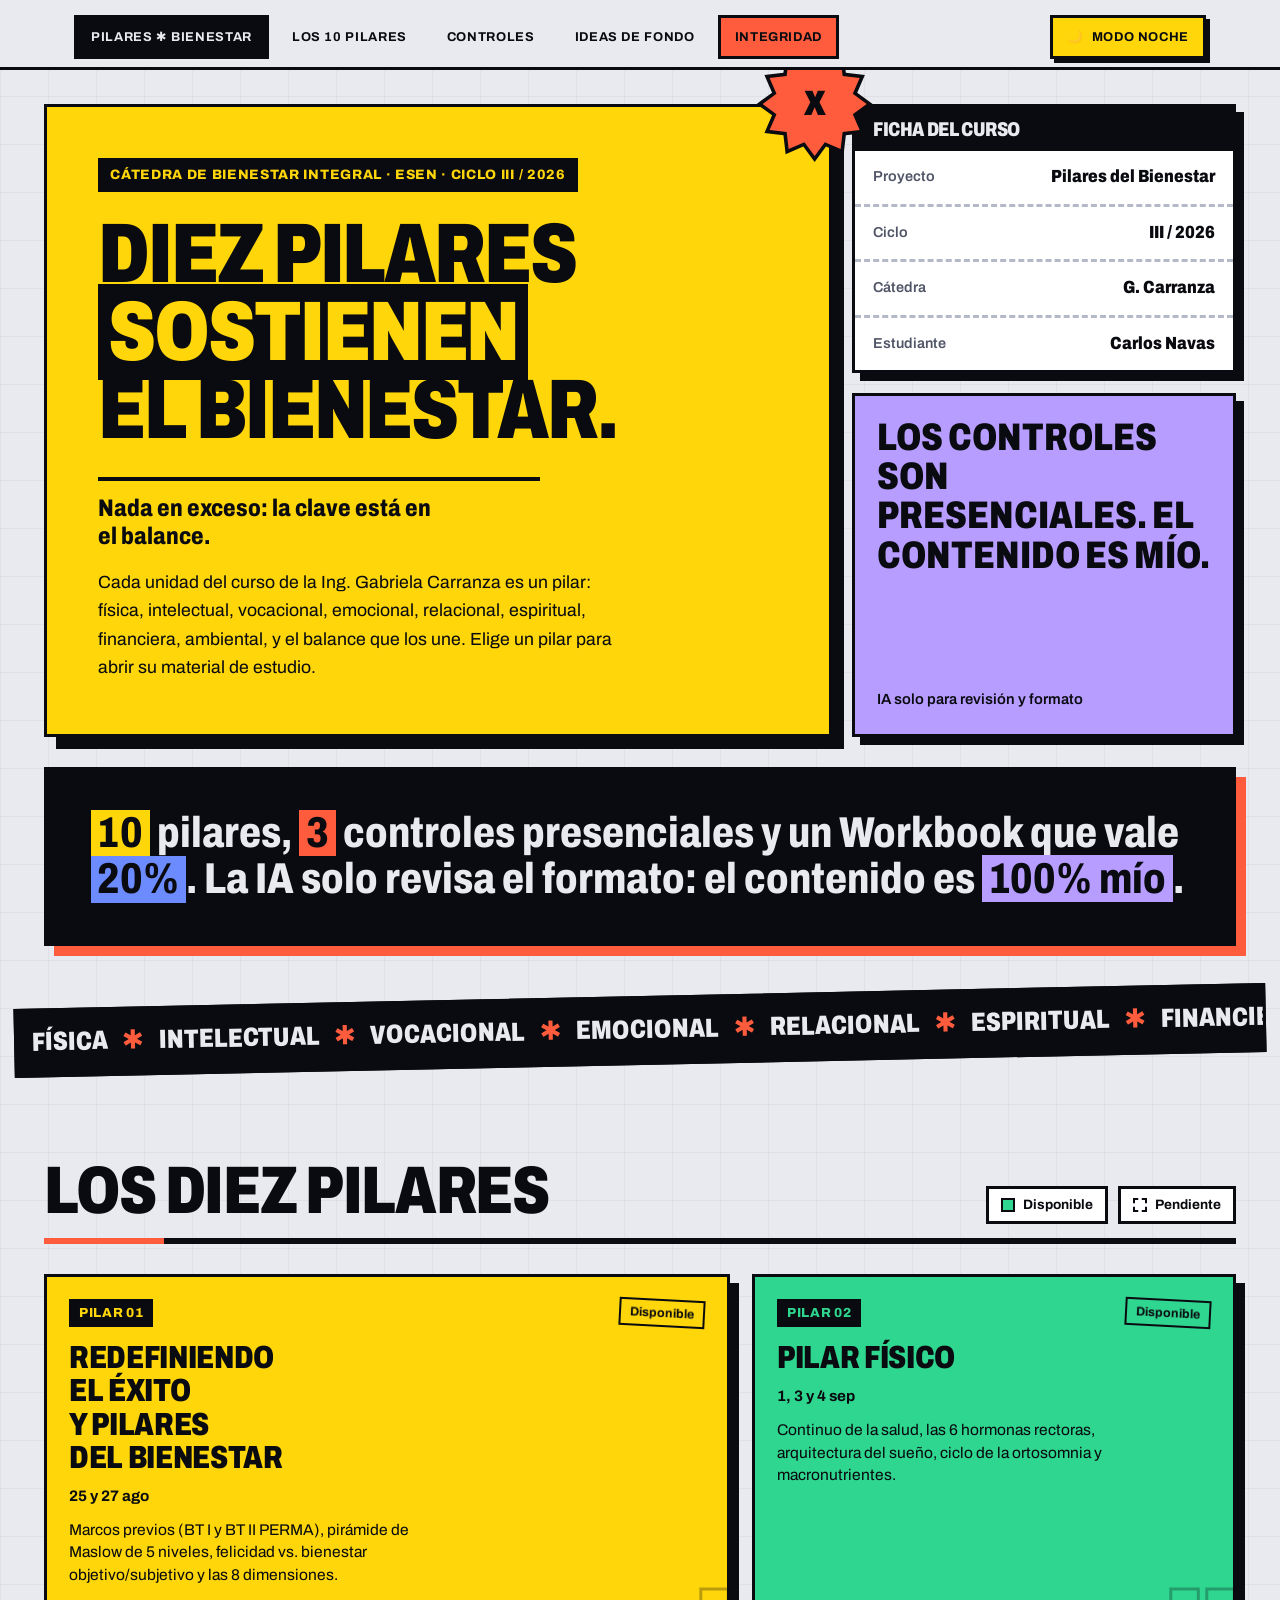
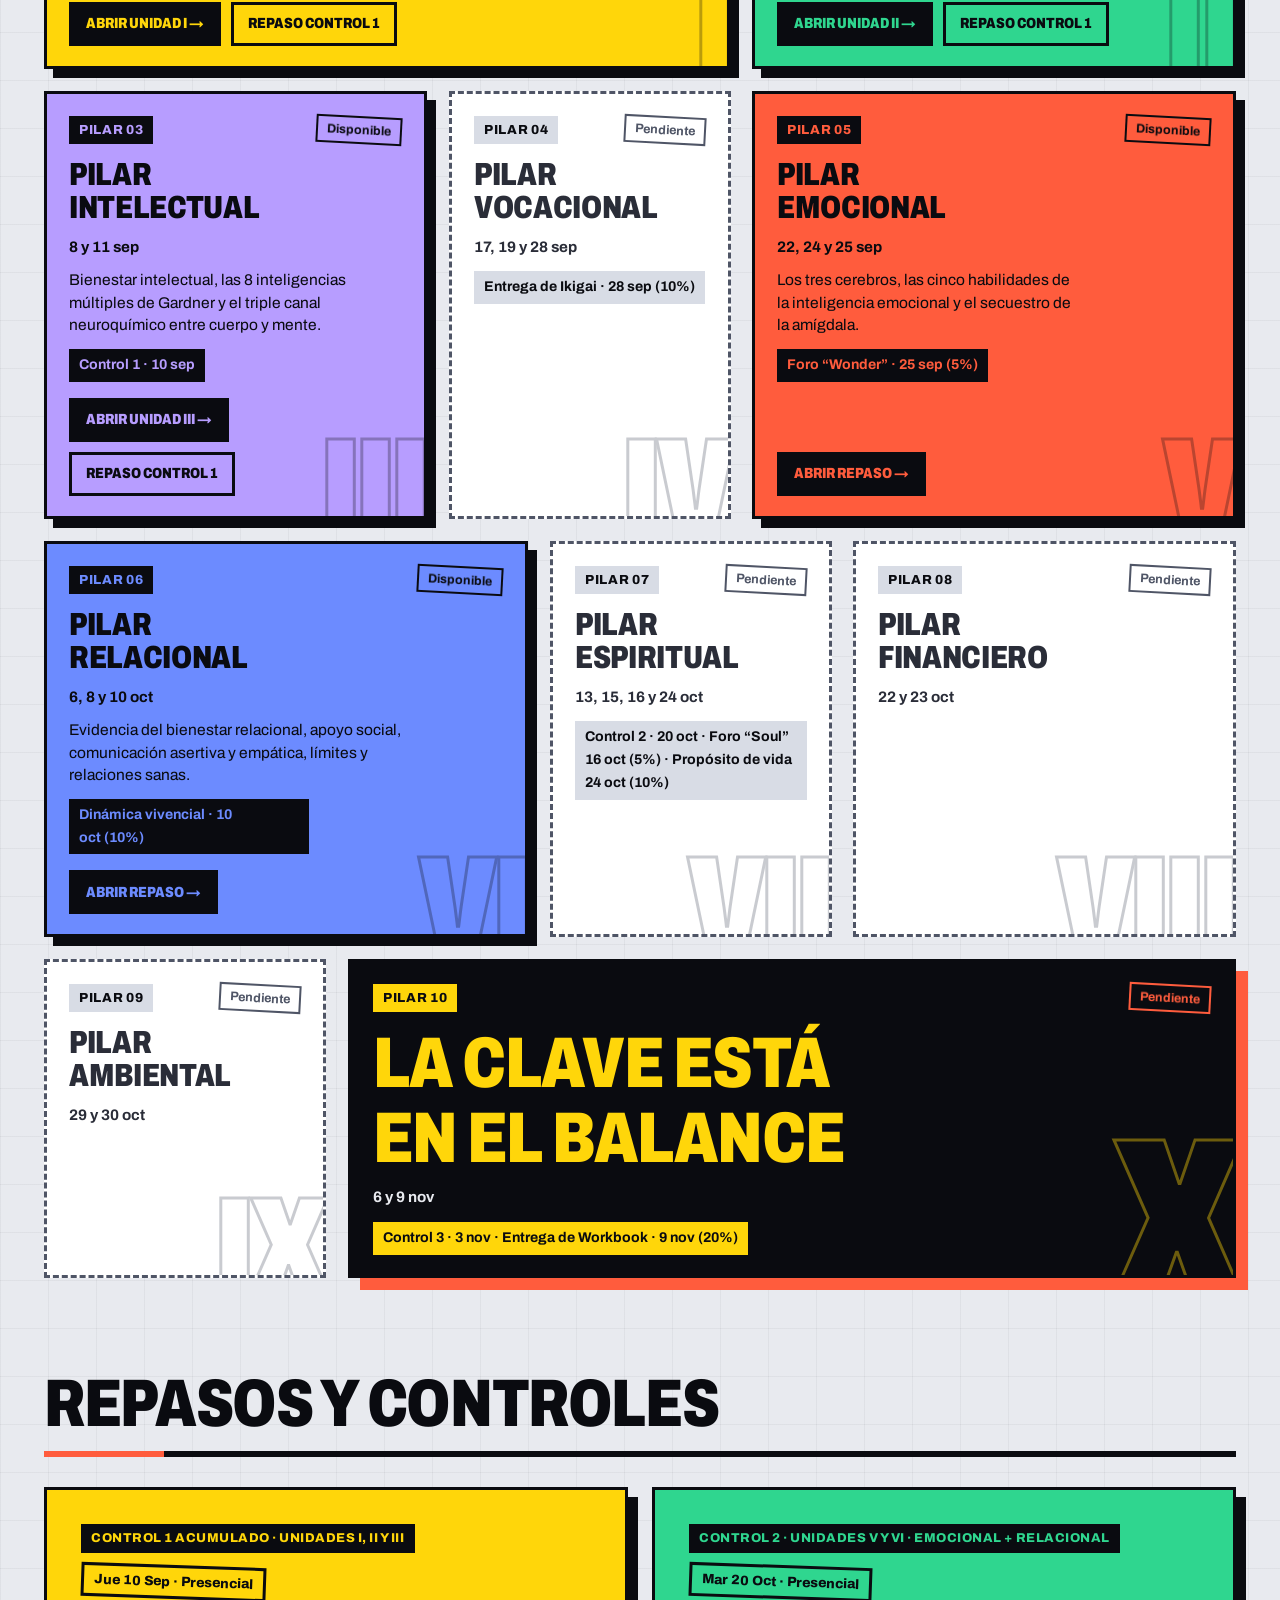
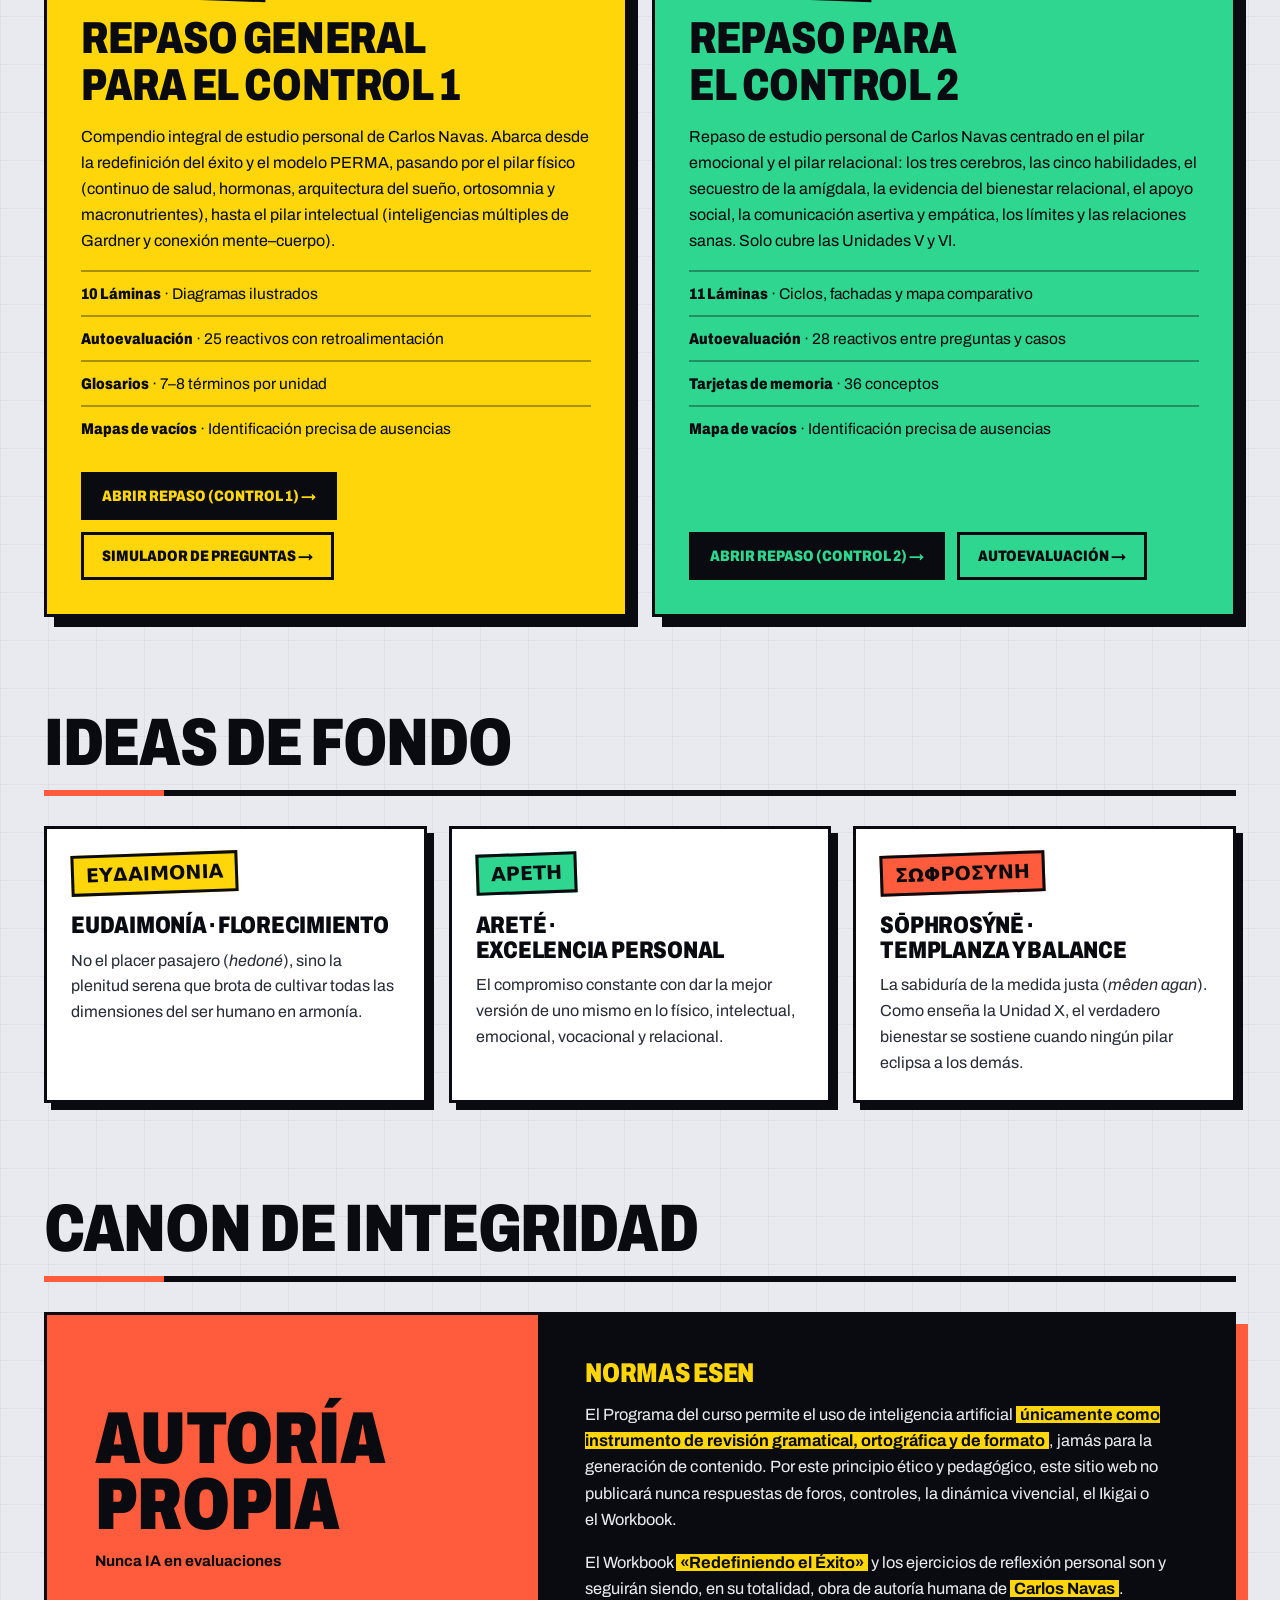
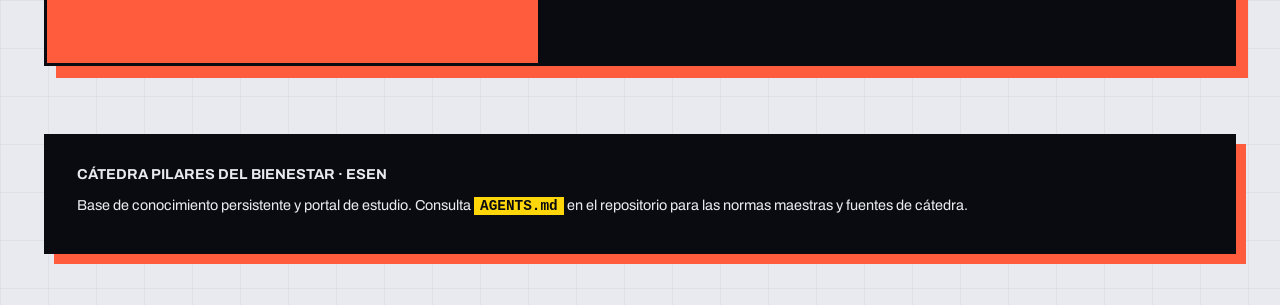
==== commit 7b3285c3: "feat(design): Bento Brutal v2 — modo noche por tokens, una sola familia, bento abierto y motion sin " ====
--- a/docs/index.html
+++ b/docs/index.html
@@ -16,274 +16,282 @@
 <meta name="description" content="Portal de estudio personal de Carlos Navas para Pilares del Bienestar (ESEN, Ciclo III/2026): diez unidades, repasos y autoevaluaciones.">
 <style>
 /*DESIGN:START*/
-@import url('https://fonts.googleapis.com/css2?family=Archivo:wght@700;800;900&family=Archivo+Narrow:wght@500;600;700&family=Space+Grotesk:wght@400;500;600;700&family=JetBrains+Mono:wght@400;500;700&display=swap');
+@import url('https://fonts.googleapis.com/css2?family=Archivo:wdth,wght@62..125,400..900&display=swap');
 
 /* =====================================================================
-   PILARES DEL BIENESTAR — Sistema de diseño "Bento Brutal"
+   PILARES DEL BIENESTAR — Sistema de diseño "Bento Brutal" v2
    Fuente única: tools/design/brutal.css (se inyecta con tools/apply-design.mjs)
+
+   Principios
+   · Una sola familia (Archivo variable): el contraste viene del ANCHO y del PESO
+     (titulares condensados y pesadísimos; texto en ancho normal).
+   · Tiles planos de color con borde grueso y sombra dura (sin desenfoque).
+   · Sin tiles dentro de tiles: el .block es texto abierto, los tiles son sus piezas.
+   · Modo noche por tokens (tinta oscura + borde y sombra del color de acento).
+   · El contenido SIEMPRE es visible: el motion solo mejora, nunca oculta.
    ===================================================================== */
 
 /* ---------- Tokens ---------- */
 :root{
-  --paper:#F3EEE1; --paper-2:#E9E2D0; --card:#FFFFFF;
-  --ink:#0B0B0B; --ink-2:#2C2A25; --faint:#5E584B; --line:#CFC6AE;
-  --grid:rgba(11,11,11,.055);
-  --c-yellow:#FFD60A; --c-coral:#FF6B4A; --c-blue:#7C9CFF; --c-green:#35D88F; --c-lilac:#C3A6FF;
-  --soft-yellow:#FFF0A0; --soft-coral:#FFD2C7; --soft-green:#C8F3DE; --soft-lilac:#E6DAFF; --soft-blue:#D3DEFF;
-  --on-tile:#0B0B0B;
-  --ease-pop:cubic-bezier(.34,1.56,.64,1);
-  --ease-out:cubic-bezier(.16,1,.3,1);
-  --font-display:'Archivo','Arial Black',system-ui,sans-serif;
-  --font-body:'Space Grotesk',system-ui,sans-serif;
-  --font-mono:'JetBrains Mono',ui-monospace,monospace;
-
-  /* alias heredados (los SVG y el HTML existente los usan) */
+  --paper:#E8EAEF; --paper-2:#D8DCE5; --card:#FFFFFF;
+  --ink:#0A0B10; --ink-2:#2A2D38; --faint:#4F5566; --line:#B4B9C7;
+  --grid:rgba(10,11,16,.045);
+  --c-yellow:#FFD60A; --c-coral:#FF5C3D; --c-blue:#6C8BFF; --c-green:#2FD68F; --c-lilac:#B79DFF;
+  --tile-y:#2B2508; --tile-c:#391810; --tile-b:#161F44; --tile-g:#0C2D1F; --tile-l:#271E46;
+  --on-a:#0A0B10;           /* texto sobre un tile de color (modo día) */
+  --n-edge:var(--ink); --n-shd:var(--ink);   /* tile neutro */
+  --foot-bg:#0A0B10; --foot-fg:#E8EAEF;
+  --a:var(--c-yellow);      /* acento del tile actual */
+
+  --out:cubic-bezier(.16,1,.3,1);          /* ease-out expo */
+  --out-q:cubic-bezier(.25,1,.5,1);        /* ease-out quart */
+  --font:'Archivo',system-ui,sans-serif;
+
+  --z-sticky:100; --z-progress:200; --z-confetti:300;
+
+  /* alias heredados (los SVG y el HTML ya escrito los usan) */
   --bg:var(--paper); --bg-elev:var(--card); --bg-elev2:var(--paper-2);
   --border:var(--ink); --border-soft:var(--line);
   --text:var(--ink); --text-dim:var(--ink-2); --text-faint:var(--faint);
-  --pine:#0A7A4B; --moss:#0A7A4B; --clay:#C7351A; --clay-deep:#A32A12; --sage:#4F7A63;
-  --gold:#8A5F00; --gold-doric:#8A5F00; --gold-deep:#8A5F00; --pine-light:#0A7A4B;
-  --success:#0A7A4B; --danger:#C7351A;
+  --pine:#0A7A4B; --moss:#0A7A4B; --clay:#B8300F; --clay-deep:#A32A12; --sage:#4F7A63;
+  --gold:#7A5300; --gold-doric:#7A5300; --gold-deep:#7A5300; --pine-light:#0A7A4B;
+  --success:#0A7A4B; --danger:#B8300F;
   --marble:var(--card); --marble-elev:var(--card); --marble-elev2:var(--paper-2);
 
-  /* variables de relleno de las láminas SVG (planas, sin degradados) */
-  --svg-bg-start:#FFFFFF; --svg-bg-mid:#FBF8EE; --svg-bg-end:#F3EEE1;
+  /* rellenos planos de las láminas SVG */
+  --svg-bg-start:#FFFFFF; --svg-bg-mid:#F6F7FA; --svg-bg-end:#ECEEF3;
   --svg-card-start:#FFFFFF; --svg-card-mid:#FFFFFF; --svg-card-end:#FFFFFF; --svg-card-edge:#FFFFFF;
-  --svg-ped-start:#EDE6D2; --svg-ped-mid:#EDE6D2; --svg-ped-end:#EDE6D2;
-  --svg-clay-bg-start:#FFD2C7; --svg-clay-bg-end:#FFD2C7;
-  --svg-pine-bg-start:#C8F3DE; --svg-pine-bg-end:#C8F3DE;
+  --svg-ped-start:#E6E9F0; --svg-ped-mid:#E6E9F0; --svg-ped-end:#E6E9F0;
+  --svg-clay-bg-start:#FFD6CC; --svg-clay-bg-end:#FFD6CC;
+  --svg-pine-bg-start:#C6F3DF; --svg-pine-bg-end:#C6F3DF;
   --svg-gold-bg-start:#FFF0A0; --svg-gold-bg-end:#FFF0A0;
-  --svg-shaft-edge:#0B0B0B; --svg-shaft-light:#F7F2E4; --svg-shaft-peak:#F7F2E4;
-  --svg-shaft-mid:#F7F2E4; --svg-shaft-dark:#F7F2E4;
-  --svg-greca:#0B0B0B;
+  --svg-shaft-edge:#0A0B10; --svg-shaft-light:#F4F5F9; --svg-shaft-peak:#F4F5F9;
+  --svg-shaft-mid:#F4F5F9; --svg-shaft-dark:#F4F5F9;
+  --svg-greca:#0A0B10;
 }
 [data-theme="dark"]{
-  --paper:#0E0E0E; --paper-2:#1C1C1A; --card:#171716;
-  --ink:#F3EEE1; --ink-2:#D9D3C3; --faint:#A39D8C; --line:#3A3832;
-  --grid:rgba(243,238,225,.05);
-  --pine:#3FE0A0; --moss:#3FE0A0; --clay:#FF8A70; --clay-deep:#FF8A70; --sage:#7FC4A0;
+  --paper:#0A0B10; --paper-2:#171A23; --card:#11131A;
+  --ink:#EDEFF5; --ink-2:#C9CDDA; --faint:#9AA0B3; --line:#2A2D3A;
+  --grid:rgba(237,239,245,.035);
+  --on-a:#EDEFF5;
+  --n-edge:#BAC0D0; --n-shd:#262A38;
+  --foot-bg:#11131A; --foot-fg:#C9CDDA;
+  --pine:#3FE0A0; --moss:#3FE0A0; --clay:#FF8F76; --clay-deep:#FF8F76; --sage:#7FC4A0;
   --gold:#FFD60A; --gold-doric:#FFD60A; --gold-deep:#FFD60A; --pine-light:#3FE0A0;
-  --success:#3FE0A0; --danger:#FF8A70;
-  --svg-bg-start:#1B1B1A; --svg-bg-mid:#1B1B1A; --svg-bg-end:#1B1B1A;
-  --svg-card-start:#232321; --svg-card-mid:#232321; --svg-card-end:#232321; --svg-card-edge:#232321;
-  --svg-ped-start:#2B2A27; --svg-ped-mid:#2B2A27; --svg-ped-end:#2B2A27;
+  --success:#3FE0A0; --danger:#FF8F76;
+  --svg-bg-start:#171A23; --svg-bg-mid:#171A23; --svg-bg-end:#171A23;
+  --svg-card-start:#20232F; --svg-card-mid:#20232F; --svg-card-end:#20232F; --svg-card-edge:#20232F;
+  --svg-ped-start:#2A2E3C; --svg-ped-mid:#2A2E3C; --svg-ped-end:#2A2E3C;
   --svg-clay-bg-start:#4A1F17; --svg-clay-bg-end:#4A1F17;
   --svg-pine-bg-start:#12392A; --svg-pine-bg-end:#12392A;
   --svg-gold-bg-start:#4A3D05; --svg-gold-bg-end:#4A3D05;
-  --svg-shaft-edge:#F3EEE1; --svg-shaft-light:#2B2A27; --svg-shaft-peak:#2B2A27;
-  --svg-shaft-mid:#2B2A27; --svg-shaft-dark:#2B2A27;
-  --svg-greca:#F3EEE1;
+  --svg-shaft-edge:#EDEFF5; --svg-shaft-light:#2A2E3C; --svg-shaft-peak:#2A2E3C;
+  --svg-shaft-mid:#2A2E3C; --svg-shaft-dark:#2A2E3C;
+  --svg-greca:#EDEFF5;
+}
+
+/* Superficie de un tile con acento (--a):
+   día  = relleno del color, borde y sombra de tinta, texto negro;
+   noche = relleno oscuro teñido, borde y sombra del color, texto claro. */
+*{
+  --a-bg:var(--a); --a-fg:var(--on-a); --a-edge:var(--ink); --a-shd:var(--ink);
+  --chip-bg:#0A0B10; --chip-fg:var(--a);
+}
+[data-theme="dark"] *{
+  --a-bg:color-mix(in oklab,var(--a) 14%,var(--paper));
+  --a-fg:var(--ink); --a-edge:var(--a); --a-shd:var(--a);
+  --chip-bg:var(--a); --chip-fg:#0A0B10;
 }
 
 /* ---------- Base ---------- */
 *{ box-sizing:border-box; }
-html{ -webkit-text-size-adjust:100%; scroll-behavior:smooth; scroll-padding-top:70px; overflow-x:clip; }
+html{ -webkit-text-size-adjust:100%; scroll-behavior:smooth; scroll-padding-top:84px; overflow-x:clip; }
 html,body{ margin:0; padding:0; }
 body{
   background-color:var(--paper); color:var(--ink);
-  font-family:var(--font-body); line-height:1.6; font-size:1.02rem;
+  font-family:var(--font); font-weight:420; line-height:1.62; font-size:1.0625rem;
   background-image:linear-gradient(var(--grid) 1px,transparent 1px),linear-gradient(90deg,var(--grid) 1px,transparent 1px);
-  background-size:44px 44px;
-  overflow-x:clip;
-}
-::selection{ background:var(--c-yellow); color:#0B0B0B; }
+  background-size:48px 48px; overflow-x:clip;
+}
+::selection{ background:var(--c-yellow); color:#0A0B10; }
 a{ color:var(--ink); text-decoration-thickness:3px; text-underline-offset:3px; text-decoration-color:var(--c-coral); }
-a:hover{ background:var(--c-yellow); color:#0B0B0B; text-decoration-color:#0B0B0B; }
+a:hover{ background:var(--c-yellow); color:#0A0B10; text-decoration-color:#0A0B10; }
 .wrap{ max-width:1180px; margin:0 auto; padding:0 24px; }
-.mono{ font-family:var(--font-mono); }
-h1,h2,h3,h4{ font-family:var(--font-display); font-weight:900; line-height:1; margin:0; letter-spacing:-.02em; color:var(--ink); }
-h1{ font-size:clamp(2.3rem,6.4vw,4.9rem); text-transform:uppercase; letter-spacing:-.045em; line-height:.9; }
-h2{ font-size:clamp(1.9rem,5.2vw,3.4rem); text-transform:uppercase; letter-spacing:-.035em; }
-h3{ font-size:clamp(1.3rem,3vw,1.85rem); letter-spacing:-.03em; line-height:1.05; }
-h4.sec{ font-size:.95rem; text-transform:uppercase; letter-spacing:.02em; margin:28px 0 10px;
-  display:inline-block; background:var(--ink); color:var(--paper); padding:4px 10px; }
-p{ margin:0 0 .95em; color:var(--ink-2); }
+
+h1,h2,h3,h4{ font-family:var(--font); font-stretch:78%; font-weight:850; line-height:1; margin:0; letter-spacing:-.01em; color:var(--ink); text-wrap:balance; }
+h1{ font-size:clamp(2.6rem,7.2vw,5.6rem); text-transform:uppercase; letter-spacing:-.025em; line-height:.92; }
+h2{ font-size:clamp(2rem,4.8vw,3.5rem); text-transform:uppercase; letter-spacing:-.02em; }
+h3{ font-size:clamp(1.5rem,2.8vw,2.1rem); line-height:1.04; }
+h4{ font-size:1.15rem; line-height:1.15; }
+p{ margin:0 0 1em; color:var(--ink-2); text-wrap:pretty; }
 b,strong{ color:var(--ink); font-weight:700; }
+.mono{ font-weight:600; font-variant-numeric:tabular-nums; }
 :focus-visible{ outline:4px solid var(--c-blue); outline-offset:3px; }
-
-/* ---------- Barra superior / TOC ---------- */
-.progress{ position:fixed; top:0; left:0; right:0; height:7px; z-index:200; pointer-events:none;
-  background:transparent; }
-.progress i{ display:block; height:100%; width:100%; background:var(--c-coral);
-  transform-origin:0 50%; transform:scaleX(var(--p,0)); border-right:3px solid var(--ink); }
-nav.toc{ position:sticky; top:0; z-index:100; background:var(--paper); border-bottom:3px solid var(--ink);
-  padding-top:7px; }
-nav.toc ul{ list-style:none; display:flex; gap:8px; margin:0 auto; padding:10px 24px; overflow-x:auto;
-  max-width:1180px; align-items:center; scrollbar-width:none; }
+.label{ font-weight:700; font-size:.78rem; letter-spacing:.06em; text-transform:uppercase; }
+
+/* ---------- Barra superior ---------- */
+.progress{ position:fixed; top:0; left:0; right:0; height:7px; z-index:var(--z-progress); pointer-events:none; }
+.progress i{ display:block; height:100%; background:var(--c-coral); transform-origin:0 50%; transform:scaleX(var(--p,0)); }
+nav.toc{ position:sticky; top:0; z-index:var(--z-sticky); background:var(--paper); border-bottom:3px solid var(--n-edge); padding-top:7px; }
+nav.toc ul{ list-style:none; display:flex; gap:6px; margin:0 auto; padding:8px 24px; overflow-x:auto; max-width:1180px; align-items:center; scrollbar-width:none; }
 nav.toc ul::-webkit-scrollbar{ display:none; }
 nav.toc li{ flex:0 0 auto; }
 nav.toc li:last-child{ margin-left:auto; }
-nav.toc a{ display:block; padding:7px 12px; font-family:var(--font-mono); font-size:.72rem; font-weight:700;
-  letter-spacing:.04em; text-transform:uppercase; text-decoration:none; color:var(--ink);
-  border:3px solid transparent; white-space:nowrap; transition:transform .25s var(--ease-pop), background .15s; }
-nav.toc a:hover{ background:var(--c-yellow); color:#0B0B0B; border-color:var(--ink); transform:translateY(-3px) rotate(-1.5deg); }
+nav.toc a{ display:flex; align-items:center; min-height:44px; padding:0 14px; font-weight:700; font-size:.8rem; letter-spacing:.05em; text-transform:uppercase;
+  text-decoration:none; color:var(--ink); border:3px solid transparent; white-space:nowrap; transition:transform .25s var(--out), background .15s; }
+nav.toc a:hover{ background:var(--c-yellow); color:#0A0B10; border-color:#0A0B10; transform:translateY(-3px) rotate(-1.2deg); }
 nav.toc a.on{ background:var(--ink); color:var(--paper); border-color:var(--ink); }
 nav.toc a.nav-temple{ background:var(--ink); color:var(--paper); border-color:var(--ink); }
-nav.toc a.nav-temple:hover{ background:var(--c-yellow); color:#0B0B0B; }
-nav.toc a.nav-highlight{ background:var(--c-coral); color:#0B0B0B; border-color:var(--ink); }
-.theme-toggle-btn{ font-family:var(--font-mono); font-size:.72rem; font-weight:700; text-transform:uppercase;
-  letter-spacing:.04em; cursor:pointer; background:var(--c-yellow); color:#0B0B0B; border:3px solid var(--ink);
-  padding:7px 12px; box-shadow:4px 4px 0 var(--ink); display:inline-flex; gap:8px; align-items:center;
-  transition:transform .2s var(--ease-pop), box-shadow .2s; }
-.theme-toggle-btn:hover{ transform:translate(-2px,-2px) rotate(-2deg); box-shadow:7px 7px 0 var(--ink); }
-.theme-toggle-btn:active{ transform:translate(4px,4px); box-shadow:0 0 0 var(--ink); }
-.theme-toggle-btn #theme-icon{ display:inline-block; transition:transform .5s var(--ease-pop); }
-.theme-toggle-btn:hover #theme-icon{ transform:rotate(180deg) scale(1.2); }
-
-/* ---------- Cinta de advertencia (antes: greca) ---------- */
-.stripe{ height:22px; border:3px solid var(--ink); margin:24px 0;
-  background:repeating-linear-gradient(-45deg,var(--c-yellow) 0 14px,var(--ink) 14px 28px);
-  background-size:40px 40px; animation:stripe-run 1.6s linear infinite; }
-.stripe.subtle{ height:12px; opacity:.9; animation-duration:3s; }
-@keyframes stripe-run{ to{ background-position:40px 0; } }
+nav.toc a.nav-temple:hover{ background:var(--c-yellow); color:#0A0B10; border-color:#0A0B10; }
+nav.toc a.nav-highlight{ background:var(--c-coral); color:#0A0B10; border-color:#0A0B10; }
+.theme-toggle-btn{ font:inherit; font-weight:700; font-size:.8rem; text-transform:uppercase; letter-spacing:.05em; cursor:pointer; background:var(--c-yellow); color:#0A0B10;
+  border:3px solid #0A0B10; min-height:44px; padding:0 14px; box-shadow:4px 4px 0 var(--ink); display:inline-flex; gap:8px; align-items:center;
+  transition:transform .2s var(--out), box-shadow .2s; }
+.theme-toggle-btn:hover{ transform:translate(-2px,-2px) rotate(-1.5deg); box-shadow:7px 7px 0 var(--ink); }
+.theme-toggle-btn:active{ transform:translate(4px,4px); box-shadow:0 0 0 var(--ink); transition-duration:.06s; }
+.theme-toggle-btn #theme-icon{ display:inline-block; transition:transform .5s var(--out); }
+.theme-toggle-btn:hover #theme-icon{ transform:rotate(180deg); }
+
+/* ---------- Franja de colores (antes: greca) ---------- */
+.stripe{ height:18px; border:3px solid var(--n-edge); margin:26px 0;
+  background:linear-gradient(90deg,var(--c-yellow) 0 20%,var(--c-coral) 0 40%,var(--c-blue) 0 60%,var(--c-green) 0 80%,var(--c-lilac) 0); }
+.stripe.subtle{ height:10px; }
+
+/* ---------- Tiles con acento (cabecera, notas, etc.) ---------- */
+header.top > h1, .plate > div, .aviso, .note, .caso, .fb, .fcard, .chips li, .pager a,
+.opt.good, .opt.bad, .split span, .btn.primary{
+  background:var(--a-bg); color:var(--a-fg); border:3px solid var(--a-edge);
+}
+header.top > .lede{ background:var(--card); color:var(--ink-2); border:3px solid var(--n-edge); }
+header.top > h1, .aviso, .note, .caso, .fcard{ box-shadow:8px 8px 0 var(--a-shd); }
 
 /* ---------- Cabecera bento ---------- */
 header.top{ display:grid; grid-template-columns:repeat(12,minmax(0,1fr)); gap:18px; padding:28px 0 8px; }
 header.top > *{ min-width:0; }
 header.top > .plate{ grid-column:1/-1; }
-header.top > h1{ grid-column:1/-1; background:var(--c-yellow); color:#0B0B0B; border:3px solid var(--ink);
-  box-shadow:10px 10px 0 var(--ink); padding:clamp(18px,3vw,34px) clamp(18px,3vw,38px); position:relative; overflow:hidden; }
-header.top > h1 em{ font-style:normal; background:#0B0B0B; color:var(--c-yellow); padding:.02em .14em;
-  box-decoration-break:clone; -webkit-box-decoration-break:clone; }
-header.top > .lede{ grid-column:span 5; margin:0; background:var(--card); border:3px solid var(--ink);
-  box-shadow:6px 6px 0 var(--ink); padding:20px 22px; font-size:1.08rem; }
-header.top > .aviso{ grid-column:span 7; margin:0; }
-.lede{ font-size:1.08rem; max-width:64ch; }
-.lede b{ background:var(--c-yellow); color:#0B0B0B; padding:0 .2em; }
-
-.plate{ display:grid; grid-template-columns:repeat(auto-fit,minmax(170px,1fr)); gap:14px; margin:0 0 4px;
-  font-family:var(--font-mono); font-size:.8rem; }
-.plate > div{ border:3px solid var(--ink); box-shadow:5px 5px 0 var(--ink); padding:10px 14px; color:#0B0B0B;
-  font-weight:700; transition:transform .25s var(--ease-pop), box-shadow .25s; }
-.plate > div:nth-child(5n+1){ background:var(--c-green); }
-.plate > div:nth-child(5n+2){ background:var(--c-lilac); }
-.plate > div:nth-child(5n+3){ background:var(--c-blue); }
-.plate > div:nth-child(5n+4){ background:var(--c-coral); }
-.plate > div:nth-child(5n+5){ background:var(--c-yellow); }
-.plate > div:hover{ transform:translate(-3px,-3px) rotate(-1.2deg); box-shadow:9px 9px 0 var(--ink); }
-.plate span{ display:block; font-size:.62rem; letter-spacing:.12em; text-transform:uppercase; font-weight:500; opacity:.8; }
-.plate b{ color:#0B0B0B; font-family:var(--font-display); font-size:1.02rem; font-weight:800; }
-
-.aviso{ background:var(--c-coral); color:#0B0B0B; border:3px solid var(--ink); box-shadow:8px 8px 0 var(--ink);
-  padding:18px 22px; }
-.aviso .tag{ display:inline-block; background:#0B0B0B; color:var(--c-coral); font-family:var(--font-mono);
-  font-weight:700; font-size:.7rem; letter-spacing:.1em; text-transform:uppercase; padding:3px 10px; margin-bottom:10px; }
-.aviso p, .aviso b{ color:#0B0B0B; font-size:.95rem; margin:0; }
+header.top > h1{ --a:var(--c-yellow); grid-column:1/-1; padding:clamp(20px,3.4vw,40px) clamp(20px,3.4vw,44px); box-shadow:10px 10px 0 var(--a-shd); color:var(--a-fg); }
+header.top > h1 em{ font-style:normal; background:var(--chip-bg); color:var(--chip-fg); padding:.02em .14em; box-decoration-break:clone; -webkit-box-decoration-break:clone; }
+header.top > .lede{ grid-column:span 5; margin:0; box-shadow:6px 6px 0 var(--n-shd); padding:20px 24px; font-size:1.1rem; align-self:start; }
+header.top > .aviso{ grid-column:span 7; margin:0; align-self:start; }
+.lede{ max-width:64ch; }
+.lede b{ background:var(--c-yellow); color:#0A0B10; padding:0 .2em; }
+
+.plate{ display:grid; grid-template-columns:repeat(auto-fit,minmax(170px,1fr)); gap:14px; margin:0 0 4px; font-size:.82rem; }
+.plate > div{ box-shadow:5px 5px 0 var(--a-shd); padding:10px 14px; font-weight:600; transition:transform .25s var(--out), box-shadow .25s; }
+.plate > div:nth-child(5n+1){ --a:var(--c-green); } .plate > div:nth-child(5n+2){ --a:var(--c-lilac); }
+.plate > div:nth-child(5n+3){ --a:var(--c-blue); }  .plate > div:nth-child(5n+4){ --a:var(--c-coral); }
+.plate > div:nth-child(5n+5){ --a:var(--c-yellow); }
+.plate > div:hover{ transform:translate(-3px,-3px) rotate(-1deg); box-shadow:9px 9px 0 var(--a-shd); }
+.plate span{ display:block; font-size:.72rem; font-weight:600; letter-spacing:.05em; text-transform:uppercase; opacity:.85; }
+.plate b{ color:var(--a-fg); font-stretch:80%; font-weight:850; font-size:1.12rem; }
+
+.aviso{ --a:var(--c-coral); padding:20px 24px; }
+.aviso .tag{ display:block; font-stretch:80%; font-weight:850; font-size:1.2rem; text-transform:none; letter-spacing:0; margin-bottom:8px; color:var(--a-fg); }
+.aviso p, .aviso b{ color:var(--a-fg); font-size:.97rem; margin:0; }
 .aviso p + p{ margin-top:.7em; }
 
 /* ---------- Cinta de texto en movimiento ---------- */
-.ticker{ overflow:hidden; background:var(--ink); color:var(--paper); border:3px solid var(--ink);
-  margin:34px -30px; transform:rotate(-1.4deg); padding:10px 0; position:relative; z-index:2; }
-.ticker.alt{ background:var(--c-yellow); color:#0B0B0B; transform:rotate(1.1deg); border-color:var(--ink);
-  box-shadow:0 0 0 3px var(--ink); }
-.ticker-track{ display:flex; width:max-content; animation:tick 28s linear infinite; }
-.ticker.alt .ticker-track{ animation-direction:reverse; animation-duration:36s; }
-.ticker-track span{ font-family:var(--font-display); font-weight:900; font-size:clamp(1.1rem,2.4vw,1.6rem);
-  text-transform:uppercase; letter-spacing:-.01em; white-space:nowrap; padding:0 .9rem; }
+.ticker{ overflow:hidden; background:var(--ink); color:var(--paper); border:3px solid var(--ink); margin:40px -30px; transform:rotate(-1.2deg); padding:10px 0; position:relative; }
+.ticker.alt{ background:var(--c-yellow); color:#0A0B10; border-color:#0A0B10; transform:rotate(1deg); }
+.ticker-track{ display:flex; width:max-content; animation:tick 30s linear infinite; }
+.ticker.alt .ticker-track{ animation-direction:reverse; animation-duration:38s; }
+.ticker-track span{ font-stretch:78%; font-weight:850; font-size:clamp(1.15rem,2.4vw,1.65rem); text-transform:uppercase; white-space:nowrap; padding:0 .9rem; }
 .ticker-track span.dot{ color:var(--c-coral); padding:0; }
-.ticker.alt .ticker-track span.dot{ color:#0B0B0B; }
-@keyframes tick{ to{ transform:translateX(-50%); } }
+.ticker.alt .ticker-track span.dot{ color:#0A0B10; }
 .ticker:hover .ticker-track{ animation-play-state:paused; }
-
-/* ---------- Unidades y bloques ---------- */
-section.unit{ --accent:var(--c-yellow); padding:36px 0 8px; margin-top:34px; position:relative; }
+[data-theme="dark"] .ticker{ background:var(--paper); color:var(--c-yellow); border-color:var(--c-yellow); }
+[data-theme="dark"] .ticker.alt{ background:var(--c-yellow); color:#0A0B10; }
+
+/* ---------- Unidades ---------- */
+section.unit{ --accent:var(--c-yellow); padding:24px 0 8px; margin-top:34px; position:relative; }
 section.unit:nth-of-type(5n+2){ --accent:var(--c-green); }
 section.unit:nth-of-type(5n+3){ --accent:var(--c-lilac); }
 section.unit:nth-of-type(5n+4){ --accent:var(--c-coral); }
 section.unit:nth-of-type(5n+5){ --accent:var(--c-blue); }
-.unit-head{ display:flex; gap:18px; align-items:center; flex-wrap:wrap; margin-bottom:6px; }
-.unit-num{ font-family:var(--font-mono); font-weight:700; font-size:.82rem; letter-spacing:.08em; text-transform:uppercase;
-  background:var(--accent); color:#0B0B0B; border:3px solid var(--ink); padding:7px 14px;
-  box-shadow:5px 5px 0 var(--ink); transform:rotate(-2.5deg); display:inline-block; }
-.unit-dates{ font-family:var(--font-mono); font-size:.8rem; font-weight:500; color:var(--faint); margin:12px 0 4px; }
-.fuente{ font-family:var(--font-mono); font-size:.76rem; color:var(--ink-2); background:var(--card);
-  border:3px solid var(--ink); border-left:14px solid var(--accent); padding:10px 14px; margin:14px 0 26px; }
-
-.block{ margin:30px 0; background:var(--card); border:3px solid var(--ink); box-shadow:9px 9px 0 var(--ink);
-  padding:clamp(18px,3vw,34px); position:relative; }
-.block > h3{ display:flex; align-items:center; gap:12px; margin-bottom:8px; }
-.block > h3::before{ content:""; flex:0 0 auto; width:.62em; height:.62em; background:var(--accent);
-  border:3px solid var(--ink); transform:rotate(12deg); transition:transform .5s var(--ease-pop); }
-.block:hover > h3::before{ transform:rotate(135deg) scale(1.15); }
-.sub{ display:inline-block; font-family:var(--font-mono); font-size:.68rem; font-weight:700; letter-spacing:.1em;
-  text-transform:uppercase; color:var(--ink); background:var(--accent); border:2px solid var(--ink);
-  padding:2px 9px; margin:0 0 16px; }
-.tagline{ font-family:var(--font-mono); font-size:.72rem; font-weight:700; color:var(--clay); text-transform:uppercase; letter-spacing:.06em; }
-.hl{ background:var(--c-yellow); color:#0B0B0B; font-weight:700; padding:0 .25em; }
-
-ul.clean{ margin:0 0 1em; padding:0; list-style:none; }
+.unit-head{ display:flex; gap:18px; align-items:center; flex-wrap:wrap; margin-bottom:4px; }
+.unit-num{ font-weight:850; font-stretch:80%; font-size:1.05rem; letter-spacing:.03em; text-transform:uppercase; background:var(--accent); color:#0A0B10;
+  border:3px solid var(--n-edge); padding:6px 14px; transform:rotate(-2deg); display:inline-block; }
+.unit-dates{ font-weight:600; font-size:.95rem; color:var(--faint); margin:12px 0 4px; }
+.fuente{ font-size:.9rem; font-weight:500; color:var(--ink-2); background:var(--card); border:3px solid var(--n-edge); padding:12px 16px; margin:14px 0 8px; max-width:78ch; }
+.fuente::before{ content:""; display:inline-block; width:.8em; height:.8em; background:var(--accent); border:2px solid var(--n-edge); margin-right:.6em; vertical-align:-.05em; }
+
+/* ---------- Bloques: texto abierto + tiles ---------- */
+.block{ display:grid; grid-template-columns:repeat(12,minmax(0,1fr)); column-gap:28px; row-gap:18px; margin:68px 0; align-items:start; }
+.block > *{ grid-column:1/-1; min-width:0; margin-top:0; margin-bottom:0; }
+.block > :is(p,ul,ol){ grid-column:1/8; }
+.block > :is(.note,blockquote){ grid-column:8/-1; }
+.block > h3{ display:block; padding-bottom:12px; border-bottom:6px solid var(--n-edge); margin-bottom:2px; position:relative; }
+.block > h3::after{ content:""; position:absolute; left:0; bottom:-6px; width:84px; height:6px; background:var(--accent); }
+.block > .sub{ display:block; font-weight:600; font-size:1rem; color:var(--ink-2); margin:0; text-transform:none; letter-spacing:0; padding-top:4px; }
+.tagline{ font-weight:700; font-size:.82rem; color:var(--clay); letter-spacing:.04em; text-transform:uppercase; }
+:is(.note,.caso,.fb,.aviso,.fcard,.opt) .tagline{ color:var(--a-fg); }
+dl.glos dt .tagline{ color:#0A0B10; font-size:.72rem; margin-left:6px; }
+h4.sec .mono{ color:inherit !important; opacity:.8; font-size:.8rem !important; letter-spacing:.04em !important; }
+.hl{ background:var(--c-yellow); color:#0A0B10; font-weight:700; padding:0 .25em; }
+h4.sec{ display:inline-block; font-size:1rem; text-transform:uppercase; letter-spacing:.02em; margin:28px 0 10px; background:var(--ink); color:var(--paper); padding:5px 12px; }
+
+ul.clean{ margin:0; padding:0; list-style:none; }
 ul.clean li{ position:relative; padding-left:28px; margin-bottom:.6em; color:var(--ink-2); }
-ul.clean li::before{ content:""; position:absolute; left:2px; top:.45em; width:12px; height:12px;
-  background:var(--accent); border:2.5px solid var(--ink); transform:rotate(45deg); }
+ul.clean li::before{ content:""; position:absolute; left:2px; top:.5em; width:12px; height:12px; background:var(--accent); border:2.5px solid var(--n-edge); transform:rotate(45deg); }
 ul.clean li.clay::before{ background:var(--c-coral); }
 
-/* tiles 2 y 3 columnas */
-.two, .three{ display:grid; gap:16px; margin:6px 0 4px; }
+/* tiles neutros: 2 y 3 columnas */
+.two, .three{ display:grid; gap:18px; }
 .two{ grid-template-columns:repeat(2,minmax(0,1fr)); }
-.three{ grid-template-columns:repeat(auto-fit,minmax(230px,1fr)); }
-.two > div, .three > div{ border:3px solid var(--ink); background:var(--paper); padding:20px 20px 16px;
-  border-top-width:14px; box-shadow:5px 5px 0 var(--ink); transition:transform .3s var(--ease-pop), box-shadow .3s; }
+.three{ grid-template-columns:repeat(auto-fit,minmax(240px,1fr)); }
+.two > div, .three > div{ border:3px solid var(--n-edge); background:var(--card); padding:20px 22px 18px; border-top-width:14px; box-shadow:6px 6px 0 var(--n-shd);
+  transition:transform .3s var(--out), box-shadow .3s; }
 .two > div:nth-child(5n+1), .three > div:nth-child(5n+1){ border-top-color:var(--c-green); }
 .two > div:nth-child(5n+2), .three > div:nth-child(5n+2){ border-top-color:var(--c-coral); }
 .two > div:nth-child(5n+3), .three > div:nth-child(5n+3){ border-top-color:var(--c-blue); }
 .two > div:nth-child(5n+4), .three > div:nth-child(5n+4){ border-top-color:var(--c-yellow); }
 .two > div:nth-child(5n+5), .three > div:nth-child(5n+5){ border-top-color:var(--c-lilac); }
-.two > div:hover, .three > div:hover{ transform:translate(-4px,-4px); box-shadow:10px 10px 0 var(--ink); }
-.two h4, .three h4{ font-size:1rem; text-transform:uppercase; letter-spacing:.01em; margin:0 0 10px; color:var(--ink); }
+.two > div:hover, .three > div:hover{ transform:translate(-4px,-4px); box-shadow:11px 11px 0 var(--n-shd); }
+.two h4, .three h4{ text-transform:uppercase; letter-spacing:.01em; margin:0 0 10px; }
 .two ul{ margin:0; padding-left:18px; }
-.two li{ color:var(--ink-2); font-size:.95rem; margin-bottom:.4em; }
-.two .resp{ margin:12px 0 0; color:var(--ink); font-weight:700; font-size:.95rem; }
-.three p{ margin:0 0 .5em; font-size:.95rem; }
+.two li{ color:var(--ink-2); font-size:.97rem; margin-bottom:.4em; }
+.two .resp{ margin:12px 0 0; color:var(--ink); font-weight:700; font-size:.97rem; }
+.three p{ margin:0 0 .5em; font-size:.97rem; }
 .three p:last-child{ margin-bottom:0; }
-.three .lab{ display:inline-block; font-family:var(--font-mono); font-size:.62rem; font-weight:700; letter-spacing:.1em;
-  text-transform:uppercase; background:var(--ink); color:var(--paper); padding:2px 8px; margin-bottom:8px; }
+.three .lab{ display:inline-block; font-weight:700; font-size:.74rem; letter-spacing:.06em; text-transform:uppercase; background:var(--chip-bg); color:var(--chip-fg); padding:2px 9px; margin-bottom:8px; }
 @media (max-width:700px){ .two{ grid-template-columns:1fr; } }
 
-/* notas */
-.note{ background:var(--soft-yellow); color:#0B0B0B; border:3px solid var(--ink); box-shadow:6px 6px 0 var(--ink);
-  padding:16px 20px; margin:22px 0; font-size:.97rem; }
-.note p, .note b{ color:#0B0B0B; margin:0; }
-.note .tag{ display:inline-block; background:#0B0B0B; color:var(--soft-yellow); font-family:var(--font-mono); font-weight:700;
-  font-size:.66rem; letter-spacing:.1em; text-transform:uppercase; padding:2px 9px; margin-bottom:8px; }
-.note.gap{ background:var(--soft-coral); }
-.note.gap .tag{ color:var(--soft-coral); }
-
-blockquote{ margin:26px 0; padding:20px 24px 20px 28px; border:3px solid var(--ink); border-left:16px solid var(--c-coral);
-  background:var(--paper-2); font-family:var(--font-display); font-weight:800; font-size:clamp(1.15rem,2.4vw,1.55rem);
-  line-height:1.2; letter-spacing:-.02em; color:var(--ink); box-shadow:6px 6px 0 var(--ink); }
-blockquote cite{ display:block; font-family:var(--font-mono); font-weight:500; font-size:.7rem; font-style:normal;
-  color:var(--faint); margin-top:12px; letter-spacing:.06em; text-transform:uppercase; }
-
-/* ---------- Láminas (figuras SVG) ---------- */
-figure.diag{ margin:28px 0; border:3px solid var(--ink); background:var(--paper-2); padding:14px 14px 0; overflow:hidden; }
-figure.diag .scroller{ overflow-x:auto; padding-bottom:10px; }
+/* notas y citas (a la derecha del texto) */
+.note{ --a:var(--c-yellow); padding:18px 22px; font-size:.97rem; }
+.note p, .note b{ color:var(--a-fg); margin:0; }
+.note .tag{ display:block; font-stretch:80%; font-weight:850; font-size:1.1rem; text-transform:none; letter-spacing:0; margin-bottom:6px; color:var(--a-fg); }
+.note.gap{ --a:var(--c-coral); }
+blockquote{ margin:0; padding:22px 24px; border:3px solid var(--n-edge); background:var(--card); box-shadow:6px 6px 0 var(--n-shd);
+  font-stretch:82%; font-weight:800; font-size:clamp(1.2rem,2.3vw,1.6rem); line-height:1.2; color:var(--ink); }
+blockquote::before{ content:"“"; display:block; font-size:4.2rem; line-height:.7; color:var(--c-coral); margin-bottom:6px; }
+blockquote cite{ display:block; font-stretch:100%; font-weight:600; font-size:.85rem; font-style:normal; color:var(--faint); margin-top:12px; }
+
+/* ---------- Láminas ---------- */
+figure.diag{ margin:0; border:3px solid var(--n-edge); background:var(--paper-2); padding:14px 14px 0; overflow:hidden; box-shadow:8px 8px 0 var(--n-shd); }
+figure.diag .scroller{ overflow-x:auto; padding-bottom:12px; }
 figure.diag svg{ display:block; width:100%; height:auto; }
-figure.diag figcaption{ font-family:var(--font-mono); font-size:.68rem; font-weight:700; letter-spacing:.08em;
-  text-transform:uppercase; background:var(--ink); color:var(--paper); margin:0 -14px; padding:9px 16px; }
-/* texto de las láminas */
-figure.diag svg text[font-family*="Cinzel"]{ font-family:var(--font-display); font-weight:800; letter-spacing:.01em; }
-figure.diag svg text[font-family*="Cormorant"]{ font-family:'Archivo Narrow',var(--font-body); font-style:normal; font-weight:600; }
-figure.diag svg text[font-family*="Plex"]{ font-family:var(--font-mono); }
-figure.diag svg text[font-family*="Work Sans"]{ font-family:var(--font-body); }
+figure.diag figcaption{ font-weight:600; font-size:.9rem; background:var(--ink); color:var(--paper); margin:0 -14px; padding:10px 16px; }
+figure.diag svg text[font-family*="Cinzel"]{ font-family:var(--font); font-stretch:86%; font-weight:800; letter-spacing:.01em; }
+figure.diag svg text[font-family*="Cormorant"]{ font-family:var(--font); font-stretch:72%; font-style:normal; font-weight:560; }
+figure.diag svg text[font-family*="Plex"]{ font-family:var(--font); font-stretch:78%; font-weight:600; letter-spacing:.02em; }
+figure.diag svg text[font-family*="Work Sans"]{ font-family:var(--font); }
 figure.diag svg [filter]{ filter:none; }
 figure.diag svg [fill*="meander"]{ display:none; }
-figure.diag svg :is(linearGradient,radialGradient)[id$="-shaft"] stop,
-figure.diag svg :is(linearGradient,radialGradient)[id$="-shaft-light"] stop{ stop-color:var(--svg-shaft-mid); }
 figure.diag svg :is(rect,polygon,circle,ellipse)[stroke]{ stroke:var(--ink); stroke-width:2.2px; }
-/* degradados -> colores planos con la misma luminosidad */
 figure.diag svg :is(linearGradient,radialGradient)[id$="-gk-clay"] stop{ stop-color:#E5472C; }
 figure.diag svg :is(linearGradient,radialGradient)[id$="-gk-pine"] stop,
 figure.diag svg :is(linearGradient,radialGradient)[id$="-gk-shaft-pine"] stop{ stop-color:#0B6B44; }
 figure.diag svg :is(linearGradient,radialGradient)[id$="-gk-moss"] stop{ stop-color:#14925F; }
 figure.diag svg :is(linearGradient,radialGradient)[id$="-gk-gold"] stop{ stop-color:#F5B800; }
 figure.diag svg :is(linearGradient,radialGradient)[id$="-gk-nocturnal"] stop{ stop-color:#16191D; }
-
-/* láminas del repaso del Control 2 (clases propias) */
-.sv text{ font-family:var(--font-body); }
-.sv .h{ font-family:var(--font-display); font-weight:800; fill:var(--ink); }
+figure.diag svg :is(linearGradient,radialGradient)[id$="-shaft"] stop,
+figure.diag svg :is(linearGradient,radialGradient)[id$="-shaft-light"] stop{ stop-color:var(--svg-shaft-mid); }
+
+.sv text{ font-family:var(--font); }
+.sv .h{ font-stretch:84%; font-weight:850; fill:var(--ink); }
 .sv .t{ fill:var(--ink); }
-.sv .d{ fill:var(--ink-2); }
-.sv .m{ font-family:var(--font-mono); fill:var(--faint); letter-spacing:.02em; }
+.sv .d{ fill:var(--ink-2); font-stretch:92%; font-weight:480; }
+.sv .m{ fill:var(--faint); font-stretch:88%; font-weight:560; }
 .sv .cl{ fill:var(--clay-deep); }
 .sv .pn{ fill:var(--pine); }
 .sv .fpine{ fill:var(--svg-pine-bg-end); stroke:var(--ink); stroke-width:2.5; }
@@ -295,166 +303,142 @@
 .sv .ln{ stroke:var(--ink); stroke-width:2.5; fill:none; }
 .sv .ln.dashed{ stroke-dasharray:8 6; }
 .sv .brk{ stroke:var(--ink); stroke-width:2.5; fill:none; }
-.sv .badge + text.h{ fill:#0B0B0B; }
-
-/* ---------- Glosario: bento de definiciones ---------- */
-dl.glos{ margin:6px 0 0; display:grid; grid-template-columns:repeat(auto-fit,minmax(260px,1fr)); gap:16px; }
-dl.glos > div{ border:3px solid var(--ink); background:var(--paper); padding:16px 18px 14px; box-shadow:5px 5px 0 var(--ink);
-  transition:transform .3s var(--ease-pop), box-shadow .3s; }
-dl.glos > div:hover{ transform:translate(-4px,-4px) rotate(-.6deg); box-shadow:10px 10px 0 var(--ink); }
-dl.glos dt{ display:inline-block; font-family:var(--font-display); font-weight:800; font-size:.92rem; text-transform:uppercase;
-  letter-spacing:-.01em; background:var(--c-yellow); color:#0B0B0B; padding:2px 9px; border:2px solid var(--ink); margin-bottom:10px; }
-dl.glos > div:nth-child(5n+2) dt{ background:var(--c-green); }
-dl.glos > div:nth-child(5n+3) dt{ background:var(--c-lilac); }
-dl.glos > div:nth-child(5n+4) dt{ background:var(--c-coral); }
-dl.glos > div:nth-child(5n+5) dt{ background:var(--c-blue); }
-dl.glos dd{ margin:0; color:var(--ink-2); font-size:.95rem; }
+.sv .badge + text.h{ fill:#0A0B10; }
+
+/* ---------- Glosario ---------- */
+dl.glos{ margin:0; display:grid; grid-template-columns:repeat(auto-fit,minmax(270px,1fr)); gap:18px; }
+dl.glos > div{ border:3px solid var(--n-edge); background:var(--card); padding:16px 18px 14px; box-shadow:5px 5px 0 var(--n-shd); transition:transform .3s var(--out), box-shadow .3s; }
+dl.glos > div:hover{ transform:translate(-4px,-4px) rotate(-.5deg); box-shadow:10px 10px 0 var(--n-shd); }
+dl.glos dt{ display:inline-block; font-stretch:80%; font-weight:850; font-size:1rem; text-transform:uppercase; background:var(--a-bg2,var(--c-yellow)); color:#0A0B10; padding:2px 10px; margin-bottom:10px; }
+dl.glos > div:nth-child(5n+2) dt{ --a-bg2:var(--c-green); } dl.glos > div:nth-child(5n+3) dt{ --a-bg2:var(--c-lilac); }
+dl.glos > div:nth-child(5n+4) dt{ --a-bg2:var(--c-coral); } dl.glos > div:nth-child(5n+5) dt{ --a-bg2:var(--c-blue); }
+dl.glos dd{ margin:0; color:var(--ink-2); font-size:.97rem; }
 
 /* ---------- Autoevaluación ---------- */
-.quizhead{ display:flex; justify-content:space-between; align-items:center; gap:14px; flex-wrap:wrap; margin-bottom:10px; }
-.score{ display:inline-block; font-family:var(--font-mono); font-size:.78rem; font-weight:700; background:var(--ink);
-  color:var(--paper); padding:6px 12px; border:3px solid var(--ink); }
-.score.bump{ animation:bump .5s var(--ease-pop); }
-.q{ border:3px solid var(--ink); background:var(--paper); padding:22px 22px 20px; margin:18px 0; box-shadow:6px 6px 0 var(--ink); }
-.q .qn{ display:inline-block; font-family:var(--font-mono); font-size:.68rem; font-weight:700; letter-spacing:.1em;
-  background:var(--c-blue); color:#0B0B0B; border:2px solid var(--ink); padding:2px 9px; margin-bottom:10px; }
-.q .qt{ font-family:var(--font-display); font-weight:800; letter-spacing:-.01em; color:var(--ink); margin:0 0 16px; font-size:1.12rem; line-height:1.25; }
-.caso{ background:var(--soft-lilac); color:#0B0B0B; border:3px solid var(--ink); padding:13px 16px; margin:0 0 14px; font-size:.95rem; }
-.caso .tagline{ display:block; margin-bottom:5px; color:#0B0B0B; }
+.quizhead{ display:flex; justify-content:space-between; align-items:center; gap:14px; flex-wrap:wrap; }
+.quizhead h3{ margin:0; }
+.score{ display:inline-block; font-weight:700; font-size:.9rem; font-variant-numeric:tabular-nums; background:var(--ink); color:var(--paper); padding:7px 14px; }
+.score.bump{ animation:bump .5s var(--out); }
+.q{ border:3px solid var(--n-edge); background:var(--card); padding:22px 24px 22px; margin:20px 0 0; box-shadow:6px 6px 0 var(--n-shd); }
+.q .qn{ display:block; font-weight:700; font-size:.9rem; color:var(--faint); margin-bottom:8px; font-variant-numeric:tabular-nums; }
+.q .qt{ font-stretch:84%; font-weight:800; color:var(--ink); margin:0 0 16px; font-size:1.2rem; line-height:1.22; }
+.caso{ --a:var(--c-lilac); padding:13px 16px; margin:0 0 14px; font-size:.97rem; box-shadow:none; }
+.caso .tagline{ display:block; margin-bottom:5px; color:var(--a-fg); }
 .opts{ display:flex; flex-direction:column; gap:10px; }
-.opt{ text-align:left; font:inherit; font-size:.97rem; font-weight:500; color:var(--ink); cursor:pointer; background:var(--card);
-  border:3px solid var(--ink); padding:12px 14px; display:flex; gap:12px; align-items:flex-start; line-height:1.4;
-  box-shadow:4px 4px 0 var(--ink); transition:transform .2s var(--ease-pop), box-shadow .2s, background .15s; }
-.opt:hover:not(:disabled){ transform:translate(-3px,-3px); box-shadow:8px 8px 0 var(--ink); background:var(--c-yellow); color:#0B0B0B; }
-.opt:active:not(:disabled){ transform:translate(4px,4px); box-shadow:0 0 0 var(--ink); }
+.opt{ text-align:left; font:inherit; font-size:1rem; font-weight:500; color:var(--ink); cursor:pointer; background:var(--paper); border:3px solid var(--n-edge);
+  padding:12px 14px; min-height:48px; display:flex; gap:12px; align-items:flex-start; line-height:1.4; transition:transform .2s var(--out), box-shadow .2s, background .15s; }
+.opt:hover:not(:disabled){ transform:translate(-3px,-3px); box-shadow:6px 6px 0 var(--n-shd); background:var(--c-yellow); color:#0A0B10; }
+.opt:active:not(:disabled){ transform:translate(3px,3px); box-shadow:none; transition-duration:.06s; }
 .opt:disabled{ cursor:default; }
-.opt .k{ flex:0 0 auto; font-family:var(--font-mono); font-weight:700; font-size:.78rem; background:var(--ink); color:var(--paper);
-  width:26px; height:26px; display:inline-flex; align-items:center; justify-content:center; }
-.opt.good{ background:var(--c-green); color:#0B0B0B; animation:pop .5s var(--ease-pop); }
-.opt.good .k{ background:#0B0B0B; color:var(--c-green); }
-.opt.bad{ background:var(--c-coral); color:#0B0B0B; animation:shake .5s; }
-.opt.bad .k{ background:#0B0B0B; color:var(--c-coral); }
-.fb{ margin-top:16px; border:3px solid var(--ink); background:var(--soft-green); color:#0B0B0B; padding:14px 18px; font-size:.95rem;
-  animation:drop .45s var(--ease-out); }
-.fb p, .fb b{ color:#0B0B0B; }
-.fb .verdict{ display:inline-block; font-family:var(--font-mono); font-weight:700; font-size:.7rem; letter-spacing:.1em;
-  text-transform:uppercase; background:#0B0B0B; color:var(--soft-green); padding:2px 9px; margin-bottom:8px; }
-.fb.no{ background:var(--soft-coral); }
-.fb.no .verdict{ color:var(--soft-coral); }
-.fb p{ margin:0 0 .55em; }
-.fb p:last-child{ margin-bottom:0; }
-.fb .src{ font-family:var(--font-mono); font-size:.68rem; font-weight:500; opacity:.8; letter-spacing:.03em; }
+.opt .k{ flex:0 0 auto; font-weight:800; font-size:.85rem; background:var(--ink); color:var(--paper); width:26px; height:26px; display:inline-flex; align-items:center; justify-content:center; }
+.opt.good{ --a:var(--c-green); animation:pop .5s var(--out); }
+.opt.bad{ --a:var(--c-coral); animation:shake .5s; }
+.opt.good .k, .opt.bad .k{ background:var(--chip-bg); color:var(--chip-fg); }
+.fb{ --a:var(--c-green); margin-top:16px; padding:14px 18px; font-size:.97rem; animation:drop .45s var(--out); }
+.fb.no{ --a:var(--c-coral); }
+.fb p, .fb b{ color:var(--a-fg); }
+.fb .verdict{ display:inline-block; font-weight:800; font-size:.8rem; letter-spacing:.06em; text-transform:uppercase; background:var(--chip-bg); color:var(--chip-fg); padding:2px 10px; margin-bottom:8px; }
+.fb p{ margin:0 0 .55em; } .fb p:last-child{ margin-bottom:0; }
+.fb .src{ font-size:.82rem; font-weight:500; opacity:.85; }
 
 /* ---------- Componentes del repaso 2 ---------- */
-.split{ display:flex; min-height:54px; border:3px solid var(--ink); margin:16px 0 8px; font-family:var(--font-display); font-weight:800; }
-.split span{ display:flex; align-items:center; justify-content:center; padding:6px 10px; font-size:.95rem; text-align:center; color:#0B0B0B; }
-.split .a{ width:20%; background:var(--c-coral); border-right:3px solid var(--ink); }
-.split .b{ width:80%; background:var(--c-green); }
-.split-cap{ font-family:var(--font-mono); font-size:.7rem; color:var(--faint); letter-spacing:.03em; }
-.chips{ display:flex; flex-wrap:wrap; gap:10px; margin:0 0 1em; padding:0; list-style:none; }
-.chips li{ border:3px solid var(--ink); background:var(--c-yellow); color:#0B0B0B; padding:6px 14px; font-family:var(--font-display);
-  font-weight:800; font-size:.92rem; box-shadow:3px 3px 0 var(--ink); transition:transform .25s var(--ease-pop); }
-.chips li:nth-child(4n+2){ background:var(--c-green); }
-.chips li:nth-child(4n+3){ background:var(--c-lilac); }
-.chips li:nth-child(4n+4){ background:var(--c-coral); }
-.chips li:hover{ transform:translateY(-4px) rotate(-3deg); }
-ol.steps{ list-style:none; counter-reset:st; padding:0; margin:0 0 1.2em; }
-ol.steps li{ counter-increment:st; position:relative; padding:12px 0 12px 58px; border-bottom:3px dashed var(--line); color:var(--ink-2); }
-ol.steps li::before{ content:counter(st); position:absolute; left:0; top:10px; width:40px; height:40px; display:flex; align-items:center;
-  justify-content:center; background:var(--accent); color:#0B0B0B; border:3px solid var(--ink); font-family:var(--font-display); font-weight:900;
-  font-size:1.1rem; box-shadow:3px 3px 0 var(--ink); transform:rotate(-4deg); }
+.split{ display:flex; min-height:56px; border:3px solid var(--n-edge); font-stretch:80%; font-weight:850; }
+.split span{ display:flex; align-items:center; justify-content:center; padding:6px 10px; font-size:1rem; text-align:center; border:0; }
+.split .a{ --a:var(--c-coral); width:20%; border-right:3px solid var(--n-edge); }
+.split .b{ --a:var(--c-green); width:80%; }
+.split-cap{ font-size:.85rem; font-weight:500; color:var(--faint); }
+.chips{ display:flex; flex-wrap:wrap; gap:10px; margin:0; padding:0; list-style:none; }
+.chips li{ --a:var(--c-yellow); padding:6px 14px; font-stretch:80%; font-weight:850; font-size:1rem; box-shadow:3px 3px 0 var(--a-shd); transition:transform .25s var(--out); }
+.chips li:nth-child(4n+2){ --a:var(--c-green); } .chips li:nth-child(4n+3){ --a:var(--c-lilac); } .chips li:nth-child(4n+4){ --a:var(--c-coral); }
+.chips li:hover{ transform:translateY(-4px) rotate(-2.5deg); }
+ol.steps{ list-style:none; counter-reset:st; padding:0; margin:0; }
+ol.steps li{ counter-increment:st; position:relative; padding:12px 0 12px 60px; border-bottom:3px dashed var(--line); color:var(--ink-2); }
+ol.steps li::before{ content:counter(st); position:absolute; left:0; top:10px; width:42px; height:42px; display:flex; align-items:center; justify-content:center; background:var(--accent);
+  color:#0A0B10; border:3px solid var(--n-edge); font-stretch:80%; font-weight:900; font-size:1.2rem; transform:rotate(-4deg); }
 ol.steps li b{ display:block; }
-.btn{ font:inherit; font-family:var(--font-display); font-weight:800; font-size:.85rem; letter-spacing:.02em; text-transform:uppercase;
-  padding:10px 18px; cursor:pointer; background:var(--card); color:var(--ink); border:3px solid var(--ink); box-shadow:4px 4px 0 var(--ink);
-  transition:transform .2s var(--ease-pop), box-shadow .2s, background .15s; }
-.btn:hover{ transform:translate(-3px,-3px) rotate(-1deg); box-shadow:8px 8px 0 var(--ink); background:var(--c-yellow); color:#0B0B0B; }
-.btn:active{ transform:translate(4px,4px); box-shadow:0 0 0 var(--ink); }
-.btn.primary{ background:var(--c-blue); color:#0B0B0B; }
-.btn.primary:hover{ background:var(--c-coral); }
-.deck{ border:3px solid var(--ink); background:var(--paper-2); padding:20px; margin:16px 0; box-shadow:6px 6px 0 var(--ink); }
-.deck-top{ display:flex; justify-content:space-between; gap:12px; flex-wrap:wrap; font-family:var(--font-mono); font-size:.74rem; font-weight:700;
-  color:var(--ink); margin-bottom:12px; text-transform:uppercase; letter-spacing:.06em; }
-.fcard{ display:block; width:100%; min-height:200px; text-align:left; font:inherit; cursor:pointer; padding:22px 24px; color:#0B0B0B;
-  background:var(--c-yellow); border:3px solid var(--ink); box-shadow:7px 7px 0 var(--ink); animation:cardin .5s var(--ease-pop);
-  transition:transform .2s var(--ease-pop), box-shadow .2s; transform-origin:50% 100%; }
-.fcard:hover{ transform:translate(-3px,-3px) rotate(-.6deg); box-shadow:11px 11px 0 var(--ink); }
-.fcard .side{ display:inline-block; font-family:var(--font-mono); font-size:.68rem; font-weight:700; letter-spacing:.12em; text-transform:uppercase;
-  background:#0B0B0B; color:var(--c-yellow); padding:2px 9px; margin-bottom:12px; }
-.fcard .txt{ font-family:var(--font-display); font-weight:800; font-size:clamp(1.1rem,2.4vw,1.45rem); line-height:1.25; letter-spacing:-.01em;
-  white-space:pre-line; display:block; }
-.fcard.back{ background:var(--c-green); animation:flip .55s var(--ease-out); }
-.fcard.back .side{ color:var(--c-green); }
+.btn{ font:inherit; font-stretch:82%; font-weight:850; font-size:.95rem; letter-spacing:.02em; text-transform:uppercase; min-height:46px; padding:0 20px; cursor:pointer;
+  background:var(--card); color:var(--ink); border:3px solid var(--n-edge); box-shadow:4px 4px 0 var(--n-shd); transition:transform .2s var(--out), box-shadow .2s, background .15s; }
+.btn:hover{ transform:translate(-3px,-3px) rotate(-1deg); box-shadow:8px 8px 0 var(--n-shd); background:var(--c-yellow); color:#0A0B10; border-color:#0A0B10; }
+.btn:active{ transform:translate(4px,4px); box-shadow:none; transition-duration:.06s; }
+.btn.primary{ --a:var(--c-blue); box-shadow:4px 4px 0 var(--a-shd); }
+.btn.primary:hover{ background:var(--c-coral); color:#0A0B10; }
+.deck{ border:3px solid var(--n-edge); background:var(--paper-2); padding:20px; box-shadow:6px 6px 0 var(--n-shd); }
+.deck-top{ display:flex; justify-content:space-between; gap:12px; flex-wrap:wrap; font-weight:700; font-size:.85rem; color:var(--ink-2); margin-bottom:12px; font-variant-numeric:tabular-nums; }
+.fcard{ --a:var(--c-yellow); display:block; width:100%; min-height:210px; text-align:left; font:inherit; cursor:pointer; padding:22px 24px; box-shadow:7px 7px 0 var(--a-shd);
+  animation:cardin .55s var(--out); transition:transform .2s var(--out), box-shadow .2s; transform-origin:50% 100%; }
+.fcard:hover{ transform:translate(-3px,-3px) rotate(-.5deg); box-shadow:11px 11px 0 var(--a-shd); }
+.fcard .side{ display:inline-block; font-weight:800; font-size:.78rem; letter-spacing:.08em; text-transform:uppercase; background:var(--chip-bg); color:var(--chip-fg); padding:2px 10px; margin-bottom:12px; }
+.fcard .txt{ font-stretch:84%; font-weight:800; font-size:clamp(1.15rem,2.4vw,1.5rem); line-height:1.25; white-space:pre-line; display:block; color:var(--a-fg); }
+.fcard.back{ --a:var(--c-green); animation:flip .6s var(--out); }
 .deck-actions{ display:flex; gap:10px; flex-wrap:wrap; margin-top:16px; }
-.deck-done{ padding:30px 6px; text-align:center; color:var(--ink); font-family:var(--font-display); font-weight:900; font-size:1.4rem; text-transform:uppercase; }
-.notes{ border:3px solid var(--ink); background:var(--paper-2); padding:6px 22px 20px; box-shadow:6px 6px 0 var(--ink); }
-.notes label{ display:block; font-family:var(--font-display); font-weight:800; color:var(--ink); margin:18px 0 8px; font-size:1rem; }
-.notes label small{ display:block; font-family:var(--font-body); font-weight:400; color:var(--faint); font-size:.85rem; }
-.notes textarea{ width:100%; min-height:96px; resize:vertical; font:inherit; font-size:.97rem; color:var(--ink); background:var(--card);
-  border:3px solid var(--ink); padding:12px 14px; box-shadow:inset 4px 4px 0 var(--line); transition:box-shadow .2s, transform .2s; }
+.deck-done{ padding:30px 6px; text-align:center; color:var(--ink); font-stretch:80%; font-weight:850; font-size:1.5rem; text-transform:uppercase; }
+.notes{ border:3px solid var(--n-edge); background:var(--paper-2); padding:6px 22px 20px; box-shadow:6px 6px 0 var(--n-shd); }
+.notes label{ display:block; font-stretch:84%; font-weight:850; color:var(--ink); margin:18px 0 8px; font-size:1.05rem; }
+.notes label small{ display:block; font-stretch:100%; font-weight:420; color:var(--faint); font-size:.88rem; }
+.notes textarea{ width:100%; min-height:96px; resize:vertical; font:inherit; font-size:1rem; color:var(--ink); background:var(--card); border:3px solid var(--n-edge); padding:12px 14px; transition:box-shadow .2s, transform .2s; }
 .notes textarea:focus{ outline:none; border-color:var(--c-blue); box-shadow:6px 6px 0 var(--c-blue); transform:translate(-3px,-3px); }
-.notes .hint{ font-family:var(--font-mono); font-size:.7rem; color:var(--faint); margin:16px 0 0; }
+.notes .hint{ font-size:.85rem; color:var(--faint); margin:16px 0 0; }
 
 /* ---------- Pager y pie ---------- */
-.pager{ display:flex; gap:14px; flex-wrap:wrap; margin:40px 0 0; }
-.pager a{ font-family:var(--font-display); font-weight:800; font-size:.9rem; text-transform:uppercase; text-decoration:none;
-  color:#0B0B0B; background:var(--c-yellow); border:3px solid var(--ink); padding:11px 18px; box-shadow:5px 5px 0 var(--ink);
-  transition:transform .2s var(--ease-pop), box-shadow .2s; }
-.pager a:hover{ transform:translate(-3px,-3px) rotate(-1deg); box-shadow:9px 9px 0 var(--ink); background:var(--c-green); }
-.pager a:active{ transform:translate(4px,4px); box-shadow:0 0 0 var(--ink); }
-footer{ background:var(--ink); color:var(--paper); border:3px solid var(--ink); margin:64px 0 48px; padding:26px 28px;
-  font-family:var(--font-mono); font-size:.76rem; box-shadow:10px 10px 0 var(--c-coral); }
-footer p, footer b, footer a{ color:var(--paper); font-size:.76rem; margin:0 0 .5em; }
-footer code{ background:var(--c-yellow); color:#0B0B0B; padding:1px 6px; }
+.pager{ display:flex; gap:14px; flex-wrap:wrap; margin:44px 0 0; }
+.pager a{ --a:var(--c-yellow); display:inline-flex; align-items:center; min-height:48px; padding:0 20px; font-stretch:82%; font-weight:850; font-size:.95rem; text-transform:uppercase; text-decoration:none;
+  box-shadow:5px 5px 0 var(--a-shd); transition:transform .2s var(--out), box-shadow .2s; }
+.pager a:hover{ transform:translate(-3px,-3px) rotate(-1deg); box-shadow:9px 9px 0 var(--a-shd); background:var(--c-green); color:#0A0B10; }
+.pager a:active{ transform:translate(4px,4px); box-shadow:none; transition-duration:.06s; }
+footer{ background:var(--foot-bg); color:var(--foot-fg); border:3px solid var(--n-edge); margin:68px 0 52px; padding:26px 30px; font-size:.9rem; box-shadow:10px 10px 0 var(--c-coral); }
+footer p, footer b, footer a{ color:var(--foot-fg); font-size:.9rem; margin:0 0 .5em; }
+footer code{ background:var(--c-yellow); color:#0A0B10; padding:1px 6px; font-weight:700; }
 
 /* ---------- Motion ---------- */
-@keyframes pop{ 0%{ transform:scale(.92); } 55%{ transform:scale(1.04); } 100%{ transform:scale(1); } }
-@keyframes shake{ 0%,100%{ transform:translateX(0); } 18%{ transform:translateX(-9px) rotate(-.6deg); }
-  36%{ transform:translateX(8px) rotate(.6deg); } 54%{ transform:translateX(-6px); } 72%{ transform:translateX(4px); } }
-@keyframes drop{ from{ opacity:0; transform:translateY(-14px) scaleY(.9); } to{ opacity:1; transform:none; } }
-@keyframes bump{ 0%{ transform:scale(1); } 35%{ transform:scale(1.25) rotate(-3deg); background:var(--c-coral); color:#0B0B0B; } 100%{ transform:scale(1); } }
-@keyframes cardin{ from{ opacity:0; transform:translateY(24px) rotate(-3deg) scale(.96); } to{ opacity:1; transform:none; } }
-@keyframes flip{ 0%{ transform:perspective(900px) rotateY(-90deg); opacity:.2; } 100%{ transform:perspective(900px) rotateY(0); opacity:1; } }
-@keyframes wordup{ from{ transform:translateY(112%) rotate(7deg); } to{ transform:none; } }
-@keyframes shape-pop{ from{ opacity:0; scale:.55; } to{ opacity:1; scale:1; } }
-@keyframes fallback-show{ to{ opacity:1; } }
-@keyframes spin{ to{ transform:rotate(360deg); } }
-@keyframes floaty{ 0%,100%{ transform:translateY(0); } 50%{ transform:translateY(-14px); } }
-@keyframes blink{ 50%{ opacity:.25; } }
+@keyframes pop{ 0%{ scale:.94; } 100%{ scale:1; } }
+@keyframes shake{ 0%,100%{ translate:0 0; } 20%{ translate:-9px 0; } 40%{ translate:8px 0; } 60%{ translate:-5px 0; } 80%{ translate:3px 0; } }
+@keyframes drop{ from{ opacity:0; translate:0 -14px; } to{ opacity:1; translate:0 0; } }
+@keyframes bump{ 0%{ scale:1; } 35%{ scale:1.18; rotate:-2deg; } 100%{ scale:1; } }
+@keyframes cardin{ from{ opacity:0; translate:0 26px; rotate:-2.5deg; } to{ opacity:1; translate:0 0; rotate:0deg; } }
+@keyframes flip{ from{ transform:perspective(900px) rotateY(-90deg); opacity:.2; } to{ transform:perspective(900px) rotateY(0); opacity:1; } }
+@keyframes wordup{ from{ transform:translateY(112%) rotate(6deg); } to{ transform:none; } }
+@keyframes shape-pop{ from{ opacity:0; scale:.6; } to{ opacity:1; scale:1; } }
+@keyframes rise{ from{ translate:0 48px; rotate:var(--rise-r,0deg); } to{ translate:0 0; rotate:0deg; } }
+@keyframes slide-in{ from{ opacity:0; translate:0 28px; } to{ opacity:1; translate:0 0; } }
+@keyframes bar-in{ from{ clip-path:inset(0 100% 0 0); } to{ clip-path:inset(0 0 0 0); } }
+@keyframes spin{ to{ rotate:360deg; } }
+@keyframes floaty{ 0%,100%{ transform:translateY(0); } 50%{ transform:translateY(-12px); } }
+@keyframes tick{ to{ transform:translateX(-50%); } }
+@keyframes vt-reveal{ from{ clip-path:circle(0 at var(--tx,50%) var(--ty,0)); } to{ clip-path:circle(150vmax at var(--tx,50%) var(--ty,0)); } }
 
 .w{ display:inline-block; overflow:hidden; vertical-align:bottom; padding-bottom:.06em; margin-bottom:-.06em; }
 .w > span{ display:inline-block; }
-
-.confetti{ position:fixed; z-index:300; width:10px; height:10px; pointer-events:none; border:2px solid #0B0B0B; }
+.confetti{ position:fixed; z-index:var(--z-confetti); width:10px; height:10px; pointer-events:none; border:2px solid #0A0B10; }
 
 @media (prefers-reduced-motion:no-preference){
-  /* si falla el JS, el h1 aparece solo tras 1.2 s */
-  header.top > h1{ opacity:0; animation:fallback-show .01s 1.2s forwards; }
-  html.mo header.top > h1{ opacity:1; animation:none; }
-  html.mo .w > span{ transform:translateY(112%) rotate(7deg); animation:wordup .85s var(--ease-out) forwards;
-    animation-delay:calc(var(--i,0) * 75ms + 120ms); }
-  /* revelado al hacer scroll */
-  html.mo [data-rv]{ opacity:0; transform:translateY(46px) rotate(var(--rot,0deg)) scale(.97); }
-  html.mo [data-rv].in{ opacity:1; transform:none; transition:opacity .5s ease, transform .8s var(--ease-pop); transition-delay:var(--d,0ms); }
-  /* láminas SVG: cada forma "salta" en cascada */
-  html.mo figure.diag.in svg > :not(defs){ transform-box:fill-box; transform-origin:center;
-    animation:shape-pop .55s var(--ease-pop) both; animation-delay:calc(var(--i,0) * 22ms); }
-  html.mo figure.diag:not(.in) svg > :not(defs){ opacity:0; }
-  /* cambio de tema con círculo expansivo */
+  /* entrada de la cabecera (el contenido ya es visible; esto solo lo anima) */
+  header.top > *, .hero > *{ animation:slide-in .8s var(--out) backwards; }
+  header.top > :nth-child(2), .hero > :nth-child(2){ animation-delay:.08s; }
+  header.top > :nth-child(3), .hero > :nth-child(3){ animation-delay:.16s; }
+  header.top > :nth-child(4), .hero > :nth-child(4){ animation-delay:.24s; }
+  .stripe{ animation:bar-in 1s var(--out) backwards; }
+  .w > span{ animation:wordup .9s var(--out) backwards; animation-delay:calc(var(--i,0) * 70ms + 120ms); }
+  /* láminas: las formas saltan en cascada al entrar en pantalla */
+  figure.diag.in svg > :not(defs){ transform-box:fill-box; transform-origin:center; animation:shape-pop .6s var(--out) backwards; animation-delay:calc(var(--i,0) * 24ms); }
+  /* revelado al scroll (solo desplazamiento: el contenido nunca queda invisible);
+     requiere scroll-driven animations, sin soporte simplemente no se anima */
+  @supports (animation-timeline: view()){
+    .note, .two > div, .three > div, dl.glos > div, .q, figure.diag, .deck, .notes, blockquote, .block > :is(p,ul,ol), .block > h3,
+    .ut, .ctl, .idea, .seal, .band, .ficha, .hero-quote, [data-reveal]{
+      animation:rise linear both; animation-timeline:view(); animation-range:entry 0% entry 38%; }
+  }
   ::view-transition-old(root), ::view-transition-new(root){ animation:none; mix-blend-mode:normal; }
-  ::view-transition-new(root){ animation:vt-reveal .8s var(--ease-out) both; }
+  ::view-transition-new(root){ animation:vt-reveal .8s var(--out) both; z-index:2; }
   ::view-transition-old(root){ z-index:1; }
-  ::view-transition-new(root){ z-index:2; }
-}
-@keyframes vt-reveal{ from{ clip-path:circle(0 at var(--tx,50%) var(--ty,0)); } to{ clip-path:circle(150vmax at var(--tx,50%) var(--ty,0)); } }
-
+}
 @media (prefers-reduced-motion:reduce){
   html{ scroll-behavior:auto; }
-  *{ animation:none !important; transition:none !important; }
-  .ticker-track{ animation:none !important; }
+  *, *::before, *::after{ animation:none !important; transition:none !important; }
 }
 
 /* ---------- Responsive ---------- */
-@media (max-width:860px){
+@media (max-width:900px){
+  .block > *, .block > :is(p,ul,ol), .block > :is(.note,blockquote){ grid-column:1/-1; }
   header.top > .lede, header.top > .aviso{ grid-column:1/-1; }
   .ticker{ margin-left:-24px; margin-right:-24px; }
   nav.toc li:last-child{ margin-left:0; }
@@ -462,187 +446,172 @@
 @media (max-width:520px){
   .wrap{ padding:0 16px; }
   .ticker{ margin-left:-16px; margin-right:-16px; }
-  .block{ box-shadow:6px 6px 0 var(--ink); }
   .deck{ padding:12px; } .fcard{ padding:16px; }
-  .split span{ font-size:.72rem; padding:6px 4px; }
-  header.top > h1{ box-shadow:6px 6px 0 var(--ink); }
-}
-/* ===================== PORTAL (docs/index.html) ===================== */
+  .split span{ font-size:.78rem; padding:6px 4px; }
+  header.top > h1{ box-shadow:6px 6px 0 var(--a-shd); }
+  .block{ margin:52px 0; }
+}
+
+/* ---------- Ajustes finos del modo noche ---------- */
+[data-theme="dark"] figure.diag figcaption{ background:#232634; color:var(--ink); border-top:3px solid var(--n-edge); }
+[data-theme="dark"] .score{ background:var(--c-yellow); color:#0A0B10; }
+/* ===================== PORTAL (docs/index.html) v2 ===================== */
 .portal-wrap{ max-width:1240px; margin:0 auto; padding:0 24px; }
 
 /* ---------- Hero ---------- */
-.hero{ position:relative; display:grid; grid-template-columns:repeat(12,minmax(0,1fr)); gap:18px; padding:34px 0 10px; }
+.hero{ position:relative; display:grid; grid-template-columns:repeat(12,minmax(0,1fr)); gap:20px; padding:34px 0 10px; }
 .hero > *{ min-width:0; }
-.hero-main{ grid-column:span 8; background:var(--c-yellow); color:#0B0B0B; border:3px solid var(--ink); box-shadow:12px 12px 0 var(--ink);
-  padding:clamp(22px,4vw,48px); position:relative; overflow:hidden; }
-.hero-main .kicker{ display:inline-block; font-family:var(--font-mono); font-size:.74rem; font-weight:700; letter-spacing:.08em;
-  text-transform:uppercase; background:#0B0B0B; color:var(--c-yellow); padding:5px 12px; margin-bottom:22px; }
-.hero-main h1{ font-size:clamp(2.5rem,6.3vw,5.3rem); color:#0B0B0B; background:none; box-shadow:none; border:0; padding:0; opacity:1; animation:none; }
-.hero-main h1 em{ font-style:normal; background:#0B0B0B; color:var(--c-yellow); padding:0 .12em; display:inline-block; transform:rotate(-1.8deg); }
-.hero-main .epigraph{ margin:26px 0 0; font-family:var(--font-display); font-weight:800; font-size:clamp(1.05rem,2.2vw,1.4rem); letter-spacing:-.01em;
-  border-top:3px solid #0B0B0B; padding-top:14px; color:#0B0B0B; max-width:34ch; }
-.hero-main .lede{ color:#0B0B0B; max-width:52ch; margin:18px 0 0; font-size:1.06rem; }
-.hero-main .lede b{ background:#0B0B0B; color:var(--c-yellow); }
-.hero-side{ grid-column:span 4; display:flex; flex-direction:column; gap:18px; }
-.ficha{ background:var(--card); border:3px solid var(--ink); box-shadow:8px 8px 0 var(--ink); padding:0; }
-.ficha h2{ font-size:1.05rem; background:var(--ink); color:var(--paper); padding:10px 16px; letter-spacing:.02em; }
+.hero-main{ --a:var(--c-yellow); grid-column:span 8; background:var(--a-bg); color:var(--a-fg); border:3px solid var(--a-edge); box-shadow:12px 12px 0 var(--a-shd);
+  padding:clamp(24px,4vw,52px); position:relative; overflow:hidden; }
+.hero-main .kicker{ display:inline-block; font-weight:800; font-size:.85rem; letter-spacing:.05em; text-transform:uppercase; background:var(--chip-bg); color:var(--chip-fg); padding:6px 12px; margin-bottom:24px; }
+.hero-main h1{ font-size:clamp(2.6rem,6.6vw,5.6rem); color:var(--a-fg); }
+.hero-main h1 em{ font-style:normal; background:var(--chip-bg); color:var(--chip-fg); padding:.02em .12em; box-decoration-break:clone; -webkit-box-decoration-break:clone; }
+.hero-main .epigraph{ margin:28px 0 0; font-stretch:82%; font-weight:800; font-size:clamp(1.15rem,2.2vw,1.5rem); border-top:4px solid var(--a-fg); padding-top:14px; color:var(--a-fg); max-width:34ch; line-height:1.15; }
+.hero-main .lede{ color:var(--a-fg); max-width:54ch; margin:18px 0 0; font-size:1.1rem; }
+.hero-main .lede b{ background:var(--chip-bg); color:var(--chip-fg); }
+.hero-side{ grid-column:span 4; display:flex; flex-direction:column; gap:20px; }
+.ficha{ background:var(--card); border:3px solid var(--n-edge); box-shadow:8px 8px 0 var(--n-shd); }
+.ficha h2{ font-size:1.25rem; background:var(--ink); color:var(--paper); padding:12px 18px; }
 .ficha dl{ margin:0; }
-.ficha dl > div{ display:flex; justify-content:space-between; gap:14px; padding:11px 16px; border-bottom:3px dashed var(--line); }
+.ficha dl > div{ display:flex; justify-content:space-between; gap:14px; padding:12px 18px; border-bottom:3px dashed var(--line); }
 .ficha dl > div:last-child{ border-bottom:0; }
-.ficha dt{ font-family:var(--font-mono); font-size:.68rem; font-weight:700; letter-spacing:.1em; text-transform:uppercase; color:var(--faint); padding-top:3px; }
-.ficha dd{ margin:0; font-family:var(--font-display); font-weight:800; text-align:right; color:var(--ink); }
-.hero-quote{ flex:1; background:var(--c-lilac); color:#0B0B0B; border:3px solid var(--ink); box-shadow:8px 8px 0 var(--ink); padding:20px 20px 18px;
-  display:flex; flex-direction:column; justify-content:space-between; gap:14px; }
-.hero-quote p{ margin:0; font-family:var(--font-display); font-weight:900; font-size:clamp(1.15rem,2.3vw,1.55rem); line-height:1.1; letter-spacing:-.03em; color:#0B0B0B; text-transform:uppercase; }
-.hero-quote span{ font-family:var(--font-mono); font-size:.68rem; font-weight:700; letter-spacing:.08em; text-transform:uppercase; }
-
-/* stickers decorativos */
-.sticker{ position:absolute; z-index:5; pointer-events:none; translate:var(--px,0) var(--py,0); transition:translate .25s ease-out; }
-.star{ position:absolute; inset:0; background:var(--ink);
-  clip-path:polygon(50.0% 0.0%,59.8% 13.3%,75.0% 6.7%,76.9% 23.1%,93.3% 25.0%,86.7% 40.2%,100.0% 50.0%,86.7% 59.8%,93.3% 75.0%,76.9% 76.9%,75.0% 93.3%,59.8% 86.7%,50.0% 100.0%,40.2% 86.7%,25.0% 93.3%,23.1% 76.9%,6.7% 75.0%,13.3% 59.8%,0.0% 50.0%,13.3% 40.2%,6.7% 25.0%,23.1% 23.1%,25.0% 6.7%,40.2% 13.3%);
-  animation:spin 14s linear infinite; }
+.ficha dt{ font-weight:600; font-size:.9rem; color:var(--faint); padding-top:2px; }
+.ficha dd{ margin:0; font-stretch:84%; font-weight:850; font-size:1.1rem; text-align:right; color:var(--ink); }
+.hero-quote{ --a:var(--c-lilac); flex:1; background:var(--a-bg); color:var(--a-fg); border:3px solid var(--a-edge); box-shadow:8px 8px 0 var(--a-shd); padding:22px;
+  display:flex; flex-direction:column; justify-content:space-between; gap:16px; }
+.hero-quote p{ margin:0; font-stretch:78%; font-weight:850; font-size:clamp(1.7rem,3vw,2.5rem); line-height:1.02; text-transform:uppercase; color:var(--a-fg); }
+.hero-quote span{ font-weight:600; font-size:.92rem; color:var(--a-fg); }
+
+.sticker.star-wrap{ position:absolute; z-index:5; right:calc(33% - 30px); top:-24px; width:116px; height:116px; display:grid; place-items:center; pointer-events:none;
+  translate:var(--px,0) var(--py,0); transition:translate .3s var(--out); }
+.star{ position:absolute; inset:0; background:var(--ink); animation:spin 16s linear infinite;
+  clip-path:polygon(50.0% 0.0%,59.8% 13.3%,75.0% 6.7%,76.9% 23.1%,93.3% 25.0%,86.7% 40.2%,100.0% 50.0%,86.7% 59.8%,93.3% 75.0%,76.9% 76.9%,75.0% 93.3%,59.8% 86.7%,50.0% 100.0%,40.2% 86.7%,25.0% 93.3%,23.1% 76.9%,6.7% 75.0%,13.3% 59.8%,0.0% 50.0%,13.3% 40.2%,6.7% 25.0%,23.1% 23.1%,25.0% 6.7%,40.2% 13.3%); }
 .star::before{ content:""; position:absolute; inset:6px; background:var(--c-coral);
   clip-path:polygon(50.0% 0.0%,59.8% 13.3%,75.0% 6.7%,76.9% 23.1%,93.3% 25.0%,86.7% 40.2%,100.0% 50.0%,86.7% 59.8%,93.3% 75.0%,76.9% 76.9%,75.0% 93.3%,59.8% 86.7%,50.0% 100.0%,40.2% 86.7%,25.0% 93.3%,23.1% 76.9%,6.7% 75.0%,13.3% 59.8%,0.0% 50.0%,13.3% 40.2%,6.7% 25.0%,23.1% 23.1%,25.0% 6.7%,40.2% 13.3%); }
-.sticker.star-wrap{ right:calc(33% - 34px); top:-26px; width:128px; height:128px; display:grid; place-items:center; animation:floaty 5s ease-in-out infinite; }
-.sticker.star-wrap b{ position:relative; font-family:var(--font-display); font-weight:900; font-size:2.1rem; color:#0B0B0B; letter-spacing:-.04em; }
-.sticker.dot{ width:74px; height:74px; border-radius:50%; background:var(--c-blue); border:3px solid var(--ink); left:-22px; bottom:-18px;
-  display:grid; place-items:center; font-family:var(--font-display); font-weight:900; font-size:1.7rem; color:#0B0B0B; animation:floaty 4s ease-in-out -1.5s infinite; box-shadow:4px 4px 0 var(--ink); }
-.sticker.squig{ width:120px; height:26px; left:6%; top:-20px; background:
-  repeating-linear-gradient(90deg,transparent 0 10px,var(--ink) 10px 14px); clip-path:polygon(0 50%,8% 0,16% 50%,24% 100%,32% 50%,40% 0,48% 50%,56% 100%,64% 50%,72% 0,80% 50%,88% 100%,100% 50%,100% 70%,88% 100%,80% 70%,72% 20%,64% 70%,56% 100%,48% 70%,40% 20%,32% 70%,24% 100%,16% 70%,8% 20%,0 70%); background:var(--c-coral); animation:floaty 3.4s ease-in-out -.7s infinite; }
-
-/* ---------- Estadísticas ---------- */
-.stats{ grid-column:1/-1; display:grid; grid-template-columns:repeat(4,minmax(0,1fr)); gap:18px; margin-top:8px; }
-.stat{ border:3px solid var(--ink); box-shadow:7px 7px 0 var(--ink); padding:18px 20px 16px; color:#0B0B0B; transition:transform .3s var(--ease-pop), box-shadow .3s; }
-.stat:nth-child(1){ background:var(--c-green); } .stat:nth-child(2){ background:var(--c-blue); }
-.stat:nth-child(3){ background:var(--c-coral); } .stat:nth-child(4){ background:var(--c-lilac); }
-.stat:hover{ transform:translate(-4px,-4px) rotate(-1deg); box-shadow:12px 12px 0 var(--ink); }
-.stat .n{ display:block; font-family:var(--font-display); font-weight:900; font-size:clamp(2.6rem,6vw,4.4rem); line-height:.95; letter-spacing:-.05em; }
-.stat .l{ display:block; margin-top:8px; font-family:var(--font-mono); font-size:.7rem; font-weight:700; letter-spacing:.07em; text-transform:uppercase; }
+.star-wrap b{ position:relative; font-stretch:78%; font-weight:900; font-size:2.2rem; color:#0A0B10; animation:floaty 5s ease-in-out infinite; }
+[data-theme="dark"] .ficha h2{ background:var(--paper-2); color:var(--ink); border-bottom:3px solid var(--n-edge); }
+[data-theme="dark"] .star{ background:var(--c-coral); }
+[data-theme="dark"] .star::before{ background:var(--paper); }
+[data-theme="dark"] .star-wrap b{ color:var(--c-coral); }
+
+/* ---------- Banda de reglas (en vez de tarjetas de métricas) ---------- */
+.band{ grid-column:1/-1; background:var(--foot-bg); color:var(--foot-fg); border:3px solid var(--n-edge); box-shadow:10px 10px 0 var(--c-coral); padding:clamp(22px,3.4vw,40px) clamp(22px,3.4vw,48px); margin-top:10px; }
+.band p{ margin:0; font-stretch:80%; font-weight:800; font-size:clamp(1.55rem,3.6vw,2.7rem); line-height:1.08; color:var(--foot-fg); max-width:30em; text-wrap:balance; }
+.band .num{ display:inline-block; background:var(--c-yellow); color:#0A0B10; padding:0 .16em; font-variant-numeric:tabular-nums; }
+.band .num.c{ background:var(--c-coral); } .band .num.b{ background:var(--c-blue); } .band .num.g{ background:var(--c-green); }
+.band mark{ background:var(--c-lilac); color:#0A0B10; padding:0 .16em; }
 
 /* ---------- Secciones ---------- */
-.sec-head{ display:flex; align-items:end; justify-content:space-between; gap:18px; flex-wrap:wrap; margin:76px 0 26px; }
-.sec-head h2{ font-size:clamp(2.1rem,6vw,4.2rem); }
-.sec-head h2 .no{ display:inline-block; background:var(--ink); color:var(--paper); padding:0 .18em; margin-right:.2em; transform:rotate(-3deg); }
-.legend{ display:flex; gap:10px; flex-wrap:wrap; font-family:var(--font-mono); font-size:.7rem; font-weight:700; text-transform:uppercase; letter-spacing:.06em; }
-.legend span{ display:inline-flex; align-items:center; gap:8px; border:3px solid var(--ink); padding:5px 11px; background:var(--card); }
-.legend i{ width:14px; height:14px; border:2.5px solid var(--ink); background:var(--c-green); display:inline-block; }
-.legend span:last-child i{ background:repeating-linear-gradient(-45deg,var(--paper) 0 3px,var(--ink) 3px 5px); }
-
-/* ---------- Mosaico de unidades ---------- */
-.mosaic{ display:grid; grid-template-columns:repeat(6,minmax(0,1fr)); gap:20px; perspective:1400px; }
-.ut{ --c:var(--c-yellow); grid-column:span 2; position:relative; background:var(--c); color:#0B0B0B; border:3px solid var(--ink);
-  box-shadow:9px 9px 0 var(--ink); padding:20px 20px 18px; min-height:290px; display:flex; flex-direction:column; overflow:hidden;
-  transform:perspective(900px) rotateX(var(--rx,0deg)) rotateY(var(--ry,0deg)); transition:transform .25s ease-out, box-shadow .25s;
-  }
-.ut.avail:hover{ background-image:radial-gradient(circle at var(--gx,50%) var(--gy,0%),rgba(255,255,255,.5),transparent 60%); }
-.ut.c1{ --c:var(--c-yellow); } .ut.c2{ --c:var(--c-green); } .ut.c3{ --c:var(--c-lilac); }
-.ut.c4{ --c:var(--c-coral); } .ut.c5{ --c:var(--c-blue); }
-.ut:hover{ box-shadow:14px 14px 0 var(--ink); }
-.ut .ut-n{ position:absolute; right:-4px; bottom:-48px; font-family:var(--font-display); font-weight:900; font-size:8.5rem; line-height:1; letter-spacing:-.07em;
-  color:transparent; -webkit-text-stroke:3px #0B0B0B; opacity:.9; pointer-events:none; transition:transform .5s var(--ease-pop); }
-.ut:hover .ut-n{ transform:translate(-8px,-10px) rotate(-6deg) scale(1.06); }
+.sec-head{ display:flex; align-items:flex-end; justify-content:space-between; gap:18px; flex-wrap:wrap; margin:92px 0 30px; padding-bottom:14px; border-bottom:6px solid var(--n-edge); position:relative; }
+.sec-head::after{ content:""; position:absolute; left:0; bottom:-6px; width:120px; height:6px; background:var(--c-coral); }
+.sec-head h2{ font-size:clamp(2.1rem,5.6vw,4.2rem); }
+.legend{ display:flex; gap:10px; flex-wrap:wrap; font-weight:700; font-size:.85rem; }
+.legend span{ display:inline-flex; align-items:center; gap:8px; border:3px solid var(--n-edge); padding:5px 12px; background:var(--card); }
+.legend i{ width:14px; height:14px; border:2.5px solid var(--n-edge); background:var(--c-green); display:inline-block; }
+.legend span:last-child i{ background:transparent; border-style:dashed; }
+
+/* ---------- Mosaico de unidades (asimétrico) ---------- */
+.mosaic{ display:grid; grid-template-columns:repeat(12,minmax(0,1fr)); gap:22px; perspective:1400px; }
+.ut{ --a:var(--c-yellow); grid-column:span 4; position:relative; background:var(--a-bg); color:var(--a-fg); border:3px solid var(--a-edge); box-shadow:9px 9px 0 var(--a-shd);
+  padding:22px 22px 20px; min-height:280px; display:flex; flex-direction:column; overflow:hidden;
+  transform:perspective(900px) rotateX(var(--rx,0deg)) rotateY(var(--ry,0deg)); transition:transform .25s var(--out-q), box-shadow .25s; }
+.ut.c1{ --a:var(--c-yellow); } .ut.c2{ --a:var(--c-green); } .ut.c3{ --a:var(--c-lilac); } .ut.c4{ --a:var(--c-coral); } .ut.c5{ --a:var(--c-blue); }
+.ut.u1{ grid-column:span 7; } .ut.u2{ grid-column:span 5; }
+.ut.u3{ grid-column:span 4; } .ut.u4{ grid-column:span 3; } .ut.u5{ grid-column:span 5; }
+.ut.u6{ grid-column:span 5; } .ut.u7{ grid-column:span 3; } .ut.u8{ grid-column:span 4; }
+.ut.u9{ grid-column:span 3; } .ut.u10{ grid-column:span 9; }
+.ut:hover{ box-shadow:14px 14px 0 var(--a-shd); }
+.ut .ut-n{ position:absolute; right:-2px; bottom:-46px; font-stretch:70%; font-weight:900; font-size:9rem; line-height:1; letter-spacing:-.04em;
+  color:transparent; -webkit-text-stroke:3px var(--a-fg); opacity:.28; pointer-events:none; transition:transform .5s var(--out); }
+.ut:hover .ut-n{ transform:translate(-8px,-10px) rotate(-5deg); opacity:.4; }
 .ut-top{ display:flex; justify-content:space-between; align-items:center; gap:10px; margin-bottom:14px; position:relative; z-index:2; }
-.ut-tag{ font-family:var(--font-mono); font-size:.68rem; font-weight:700; letter-spacing:.1em; text-transform:uppercase; background:#0B0B0B; color:#fff; padding:3px 9px; }
-.ut-stamp{ font-family:var(--font-mono); font-size:.64rem; font-weight:700; letter-spacing:.08em; text-transform:uppercase; border:2.5px solid #0B0B0B; padding:2px 8px; background:#fff; transform:rotate(3deg); }
-.ut h3{ font-size:clamp(1.35rem,2.3vw,1.8rem); color:#0B0B0B; text-transform:uppercase; letter-spacing:-.04em; position:relative; z-index:2; max-width:13ch; }
-.ut-dates{ font-family:var(--font-mono); font-size:.76rem; font-weight:700; margin:10px 0 0; color:#0B0B0B; position:relative; z-index:2; }
-.ut-desc{ font-size:.92rem; margin:10px 0 0; color:#0B0B0B; max-width:34ch; position:relative; z-index:2; line-height:1.45; }
-.ut-hito{ margin:10px 0 0; font-family:var(--font-mono); font-size:.7rem; font-weight:700; text-transform:uppercase; letter-spacing:.04em;
-  background:#fff; border:2.5px solid #0B0B0B; padding:5px 9px; align-self:flex-start; color:#0B0B0B; position:relative; z-index:2; max-width:26ch; }
+.ut-tag{ font-weight:800; font-size:.82rem; letter-spacing:.05em; text-transform:uppercase; background:var(--chip-bg); color:var(--chip-fg); padding:3px 10px; }
+.ut-stamp{ font-weight:700; font-size:.78rem; border:2.5px solid var(--a-fg); padding:2px 9px; color:var(--a-fg); transform:rotate(3deg); }
+.ut h3{ font-size:clamp(1.55rem,2.5vw,2.1rem); color:var(--a-fg); text-transform:uppercase; position:relative; z-index:2; max-width:14ch; }
+.ut-dates{ font-weight:700; font-size:.95rem; margin:10px 0 0; color:var(--a-fg); position:relative; z-index:2; }
+.ut-desc{ font-size:.97rem; margin:10px 0 0; color:var(--a-fg); max-width:38ch; position:relative; z-index:2; line-height:1.45; }
+.ut-hito{ margin:12px 0 0; font-weight:700; font-size:.88rem; background:var(--chip-bg); color:var(--chip-fg); padding:5px 10px; align-self:flex-start; position:relative; z-index:2; max-width:30ch; }
 .ut-links{ margin-top:auto; padding-top:16px; display:flex; gap:10px; flex-wrap:wrap; position:relative; z-index:3; }
-.ut-links a{ font-family:var(--font-display); font-weight:800; font-size:.8rem; text-transform:uppercase; letter-spacing:.01em; text-decoration:none;
-  color:#fff; background:#0B0B0B; border:3px solid #0B0B0B; padding:7px 12px; transition:transform .2s var(--ease-pop), background .15s, color .15s; }
-.ut-links a:hover{ background:#fff; color:#0B0B0B; transform:translate(-2px,-2px) rotate(-1.5deg); }
-.ut-links a.sec{ background:#fff; color:#0B0B0B; }
-.ut-links a.sec:hover{ background:#0B0B0B; color:#fff; }
+.ut-links a{ display:inline-flex; align-items:center; min-height:44px; padding:0 14px; font-stretch:82%; font-weight:850; font-size:.92rem; text-transform:uppercase; text-decoration:none;
+  background:var(--chip-bg); color:var(--chip-fg); border:3px solid var(--chip-bg); transition:transform .2s var(--out), background .15s, color .15s; }
+.ut-links a:hover{ background:transparent; color:var(--a-fg); border-color:var(--a-fg); transform:translate(-2px,-2px) rotate(-1.2deg); }
+.ut-links a.sec{ position:relative; z-index:4; background:transparent; color:var(--a-fg); border-color:var(--a-fg); }
+.ut-links a.sec:hover{ background:var(--chip-bg); color:var(--chip-fg); border-color:var(--chip-bg); }
 .ut-links a.primary::after{ content:""; position:absolute; inset:-400px; }  /* el tile entero es clicable */
-.ut-links a.sec{ position:relative; z-index:4; }
 .ut.avail{ cursor:pointer; }
 /* pendientes */
-.ut.pend{ background:var(--paper-2); color:var(--ink); box-shadow:6px 6px 0 var(--line); border-style:dashed; }
-.ut.pend::before{ content:""; position:absolute; inset:0; opacity:.5; pointer-events:none;
-  background:repeating-linear-gradient(-45deg,transparent 0 12px,var(--line) 12px 14px); }
-.ut.pend h3, .ut.pend .ut-dates, .ut.pend .ut-desc{ color:var(--ink); }
-.ut.pend .ut-n{ -webkit-text-stroke:3px var(--ink); opacity:.28; }
-.ut.pend .ut-tag{ background:var(--ink); color:var(--paper); }
-.ut.pend .ut-stamp{ background:transparent; color:var(--ink); border-color:var(--ink); }
-.ut.pend .ut-hito{ background:var(--card); color:var(--ink); border-color:var(--ink); }
-.ut.pend:hover{ box-shadow:10px 10px 0 var(--line); }
-/* pilar X: la clave está en el balance */
-.ut.crown{ grid-column:1/-1; min-height:230px; background:var(--ink); color:var(--paper); border-style:solid; box-shadow:12px 12px 0 var(--c-coral); }
-.ut.crown::before{ display:none; }
-.ut.crown h3{ color:var(--c-yellow); max-width:none; font-size:clamp(2rem,6vw,4.6rem); }
-.ut.crown .ut-dates, .ut.crown .ut-desc{ color:var(--paper); }
-.ut.crown .ut-n{ -webkit-text-stroke:3px var(--c-yellow); opacity:.5; font-size:15rem; bottom:-60px; }
-.ut.crown .ut-tag{ background:var(--c-yellow); color:#0B0B0B; }
-.ut.crown .ut-stamp{ background:var(--c-coral); color:#0B0B0B; border-color:var(--paper); }
-.ut.crown .ut-hito{ background:var(--c-yellow); color:#0B0B0B; border-color:var(--paper); max-width:none; }
+.ut.pend{ background:var(--card); color:var(--ink-2); border:3px dashed var(--faint); box-shadow:none; min-height:230px; }
+.ut.pend h3, .ut.pend .ut-dates, .ut.pend .ut-desc{ color:var(--ink-2); }
+.ut.pend .ut-n{ -webkit-text-stroke:3px var(--faint); opacity:.3; }
+.ut.pend .ut-tag{ background:var(--paper-2); color:var(--ink); }
+.ut.pend .ut-stamp{ color:var(--faint); border-color:var(--faint); }
+.ut.pend .ut-hito{ background:var(--paper-2); color:var(--ink); }
+.ut.pend:hover{ box-shadow:none; }
+/* pilar X */
+.ut.crown{ background:var(--foot-bg); color:var(--foot-fg); border:3px solid var(--n-edge); box-shadow:12px 12px 0 var(--c-coral); min-height:260px; }
+.ut.crown h3{ color:var(--c-yellow); max-width:none; font-size:clamp(2.2rem,5.6vw,4.6rem); }
+.ut.crown .ut-dates, .ut.crown .ut-desc{ color:var(--foot-fg); }
+.ut.crown .ut-n{ -webkit-text-stroke:3px var(--c-yellow); opacity:.4; font-size:15rem; bottom:-70px; }
+.ut.crown .ut-tag{ background:var(--c-yellow); color:#0A0B10; }
+.ut.crown .ut-stamp{ color:var(--c-coral); border-color:var(--c-coral); }
+.ut.crown .ut-hito{ background:var(--c-yellow); color:#0A0B10; max-width:none; }
 
 /* ---------- Controles ---------- */
-.controls{ display:grid; grid-template-columns:repeat(2,minmax(0,1fr)); gap:22px; }
-.ctl{ border:3px solid var(--ink); box-shadow:10px 10px 0 var(--ink); padding:clamp(20px,3vw,32px); color:#0B0B0B; position:relative; overflow:hidden;
-  display:flex; flex-direction:column; gap:14px; transition:transform .3s var(--ease-pop), box-shadow .3s; }
-.ctl:hover{ transform:translate(-4px,-4px); box-shadow:16px 16px 0 var(--ink); }
-.ctl.c-a{ background:var(--c-yellow); } .ctl.c-b{ background:var(--c-green); }
+.controls{ display:grid; grid-template-columns:repeat(2,minmax(0,1fr)); gap:24px; }
+.ctl{ --a:var(--c-yellow); background:var(--a-bg); color:var(--a-fg); border:3px solid var(--a-edge); box-shadow:10px 10px 0 var(--a-shd); padding:clamp(22px,3vw,34px);
+  display:flex; flex-direction:column; gap:16px; transition:transform .3s var(--out), box-shadow .3s; }
+.ctl.c-b{ --a:var(--c-green); }
+.ctl:hover{ transform:translate(-4px,-4px); box-shadow:16px 16px 0 var(--a-shd); }
 .ctl .badge-line{ display:flex; justify-content:space-between; align-items:center; gap:12px; flex-wrap:wrap; }
-.ctl .control-badge{ font-family:var(--font-mono); font-size:.68rem; font-weight:700; letter-spacing:.07em; text-transform:uppercase; background:#0B0B0B; color:#fff; padding:4px 10px; }
-.ctl .when{ font-family:var(--font-mono); font-size:.7rem; font-weight:700; text-transform:uppercase; letter-spacing:.06em; border:3px solid #0B0B0B; background:#fff; padding:3px 10px; transform:rotate(2deg); }
-.ctl h3{ font-size:clamp(1.8rem,3.6vw,2.7rem); text-transform:uppercase; letter-spacing:-.045em; color:#0B0B0B; }
-.ctl p{ color:#0B0B0B; margin:0; font-size:.98rem; }
-.ctl ul{ list-style:none; margin:0; padding:0; display:grid; gap:8px; }
-.ctl li{ background:#fff; border:3px solid #0B0B0B; padding:8px 12px; font-size:.9rem; color:#0B0B0B; transition:transform .25s var(--ease-pop); }
+.ctl .control-badge{ font-weight:800; font-size:.8rem; letter-spacing:.04em; text-transform:uppercase; background:var(--chip-bg); color:var(--chip-fg); padding:4px 10px; }
+.ctl .when{ font-weight:800; font-size:.85rem; border:3px solid var(--a-fg); padding:3px 10px; transform:rotate(2deg); color:var(--a-fg); }
+.ctl h3{ font-size:clamp(1.9rem,3.6vw,2.8rem); text-transform:uppercase; color:var(--a-fg); }
+.ctl p{ color:var(--a-fg); margin:0; font-size:1rem; }
+.ctl ul{ list-style:none; margin:0; padding:0; }
+.ctl li{ padding:9px 0; border-top:2px solid color-mix(in srgb,var(--a-fg) 35%,transparent); font-size:.97rem; color:var(--a-fg); transition:transform .25s var(--out); }
 .ctl li:hover{ transform:translateX(8px); }
-.ctl li b{ color:#0B0B0B; font-family:var(--font-display); font-weight:800; }
+.ctl li b{ color:var(--a-fg); font-stretch:84%; font-weight:850; }
 .ctl .acts{ display:flex; gap:12px; flex-wrap:wrap; margin-top:auto; padding-top:6px; }
-.ctl .acts a{ font-family:var(--font-display); font-weight:800; font-size:.86rem; text-transform:uppercase; text-decoration:none; color:#fff; background:#0B0B0B;
-  border:3px solid #0B0B0B; padding:10px 16px; box-shadow:4px 4px 0 rgba(11,11,11,.35); transition:transform .2s var(--ease-pop), background .15s, color .15s; }
-.ctl .acts a:hover{ background:#fff; color:#0B0B0B; transform:translate(-3px,-3px) rotate(-1.2deg); }
-.ctl .acts a.out{ background:#fff; color:#0B0B0B; }
-.ctl .acts a.out:hover{ background:#0B0B0B; color:#fff; }
+.ctl .acts a{ display:inline-flex; align-items:center; min-height:48px; padding:0 18px; font-stretch:82%; font-weight:850; font-size:.95rem; text-transform:uppercase; text-decoration:none;
+  background:var(--chip-bg); color:var(--chip-fg); border:3px solid var(--chip-bg); transition:transform .2s var(--out), background .15s, color .15s; }
+.ctl .acts a:hover{ background:transparent; color:var(--a-fg); border-color:var(--a-fg); transform:translate(-3px,-3px) rotate(-1deg); }
+.ctl .acts a.out{ background:transparent; color:var(--a-fg); border-color:var(--a-fg); }
+.ctl .acts a.out:hover{ background:var(--chip-bg); color:var(--chip-fg); border-color:var(--chip-bg); }
 
 /* ---------- Ideas de fondo ---------- */
-.ideas{ display:grid; grid-template-columns:repeat(3,minmax(0,1fr)); gap:20px; }
-.idea{ border:3px solid var(--ink); background:var(--card); box-shadow:7px 7px 0 var(--ink); padding:22px; position:relative; transition:transform .3s var(--ease-pop), box-shadow .3s; }
-.idea:hover{ transform:translate(-4px,-4px) rotate(-.8deg); box-shadow:12px 12px 0 var(--ink); }
-.idea .gk{ display:inline-block; font-family:var(--font-display); font-weight:900; font-size:1.2rem; letter-spacing:.02em; background:var(--c-yellow); color:#0B0B0B; border:3px solid var(--ink); padding:2px 10px; transform:rotate(-2deg); }
-.idea:nth-child(2) .gk{ background:var(--c-green); } .idea:nth-child(3) .gk{ background:var(--c-coral); }
-.idea h3{ font-size:1.25rem; margin:16px 0 8px; text-transform:uppercase; }
-.idea p{ margin:0; font-size:.95rem; }
+.ideas{ display:grid; grid-template-columns:repeat(3,minmax(0,1fr)); gap:22px; }
+.idea{ --a:var(--c-yellow); background:var(--card); border:3px solid var(--n-edge); box-shadow:7px 7px 0 var(--a-shd); padding:24px; transition:transform .3s var(--out), box-shadow .3s; }
+.idea:nth-child(2){ --a:var(--c-green); } .idea:nth-child(3){ --a:var(--c-coral); }
+.idea:hover{ transform:translate(-4px,-4px) rotate(-.6deg); box-shadow:12px 12px 0 var(--a-shd); }
+.idea .gk{ display:inline-block; font-weight:850; font-size:1.2rem; background:var(--a); color:#0A0B10; border:3px solid var(--n-edge); padding:2px 12px; transform:rotate(-2deg); }
+.idea h3{ font-size:1.5rem; margin:18px 0 10px; text-transform:uppercase; }
+.idea p{ margin:0; font-size:1rem; }
 
 /* ---------- Integridad ---------- */
-.seal{ display:grid; grid-template-columns:minmax(0,5fr) minmax(0,7fr); gap:0; border:3px solid var(--ink); box-shadow:12px 12px 0 var(--c-coral); background:var(--ink); color:var(--paper); }
-.seal-big{ padding:clamp(22px,4vw,44px); border-right:3px solid var(--paper); display:flex; flex-direction:column; justify-content:center; gap:10px; background:var(--c-coral); color:#0B0B0B; }
-.seal-big strong{ font-family:var(--font-display); font-weight:900; font-size:clamp(2.2rem,6vw,4.4rem); line-height:.9; letter-spacing:-.05em; text-transform:uppercase; color:#0B0B0B; }
-.seal-big span{ font-family:var(--font-mono); font-size:.74rem; font-weight:700; letter-spacing:.08em; text-transform:uppercase; }
-.seal-txt{ padding:clamp(22px,4vw,40px); }
-.seal-txt h3{ color:var(--c-yellow); text-transform:uppercase; margin-bottom:14px; font-size:1.5rem; }
-.seal-txt p, .seal-txt b{ color:var(--paper); font-size:.98rem; }
-.seal-txt b{ background:var(--c-yellow); color:#0B0B0B; padding:0 .25em; }
-
-/* ---------- Pie ---------- */
-.portal-foot{ margin:70px 0 50px; display:flex; flex-wrap:wrap; justify-content:space-between; gap:18px; align-items:center; }
-.portal-foot .ticker{ margin:0; width:100%; }
+.seal{ display:grid; grid-template-columns:minmax(0,5fr) minmax(0,7fr); border:3px solid var(--n-edge); box-shadow:12px 12px 0 var(--c-coral); background:var(--foot-bg); color:var(--foot-fg); }
+.seal-big{ --a:var(--c-coral); padding:clamp(24px,4vw,48px); border-right:3px solid var(--n-edge); display:flex; flex-direction:column; justify-content:center; gap:12px; background:var(--a-bg); color:var(--a-fg); }
+.seal-big strong{ font-stretch:76%; font-weight:900; font-size:clamp(2.4rem,6vw,4.6rem); line-height:.9; text-transform:uppercase; color:var(--a-fg); }
+.seal-big span{ font-weight:700; font-size:.95rem; color:var(--a-fg); }
+.seal-txt{ padding:clamp(24px,4vw,44px); }
+.seal-txt h3{ color:var(--c-yellow); text-transform:uppercase; margin-bottom:14px; font-size:1.7rem; }
+.seal-txt p{ color:var(--foot-fg); font-size:1.02rem; }
+.seal-txt b{ background:var(--c-yellow); color:#0A0B10; padding:0 .25em; }
 
 /* ---------- Responsive ---------- */
 @media (max-width:1000px){
   .hero-main, .hero-side{ grid-column:1/-1; }
-  .stats{ grid-template-columns:repeat(2,minmax(0,1fr)); }
   .mosaic{ grid-template-columns:repeat(2,minmax(0,1fr)); }
-  .ut{ grid-column:span 1; }
+  .ut, .ut.u1, .ut.u2, .ut.u3, .ut.u4, .ut.u5, .ut.u6, .ut.u7, .ut.u8, .ut.u9{ grid-column:span 1; }
+  .ut.u10{ grid-column:1/-1; }
   .controls, .ideas{ grid-template-columns:1fr; }
-  .seal{ grid-template-columns:1fr; } .seal-big{ border-right:0; border-bottom:3px solid var(--paper); }
-  .sticker.star-wrap{ right:12px; top:-20px; width:96px; height:96px; }
+  .seal{ grid-template-columns:1fr; } .seal-big{ border-right:0; border-bottom:3px solid var(--n-edge); }
+  .sticker.star-wrap{ right:12px; top:-20px; width:92px; height:92px; }
 }
 @media (max-width:620px){
   .portal-wrap{ padding:0 16px; }
   .mosaic{ grid-template-columns:1fr; }
-  .ut{ min-height:240px; }
+  .ut{ min-height:230px; }
   .ut .ut-n{ font-size:7rem; }
-  .stats{ gap:12px; } .stat{ padding:14px; }
-  .sticker.dot, .sticker.squig{ display:none; }
-}
-@media (prefers-reduced-motion:no-preference){
-  html.mo .hero-main h1{ opacity:1; }
 }
 /*DESIGN:END*/
 </style>
@@ -663,7 +632,6 @@
   <!-- ==================== HERO ==================== -->
   <header class="hero" id="inicio">
     <div class="sticker star-wrap" data-depth="22" aria-hidden="true"><i class="star"></i><b>X</b></div>
-    <div class="sticker dot" data-depth="-16" aria-hidden="true">✱</div>
 
     <div class="hero-main" data-tilt>
       <span class="kicker">Cátedra de bienestar integral · ESEN · Ciclo III / 2026</span>
@@ -688,11 +656,8 @@
       </div>
     </aside>
 
-    <div class="stats">
-      <div class="stat" data-reveal><span class="n" data-count="10">10</span><span class="l">Pilares · Unidades</span></div>
-      <div class="stat" data-reveal><span class="n" data-count="3">3</span><span class="l">Controles presenciales</span></div>
-      <div class="stat" data-reveal><span class="n" data-count="20" data-suffix="%">20%</span><span class="l">Peso del Workbook</span></div>
-      <div class="stat" data-reveal><span class="n" data-count="100" data-suffix="%">100%</span><span class="l">IA solo formato · Autoría propia</span></div>
+    <div class="band" data-reveal>
+      <p><span class="num" data-count="10">10</span> pilares, <span class="num c" data-count="3">3</span> controles presenciales y un Workbook que vale <span class="num b" data-count="20" data-suffix="%">20%</span>. La IA solo revisa el formato: el contenido es <mark>100% mío</mark>.</p>
     </div>
   </header>
 
@@ -704,7 +669,7 @@
   <!-- ==================== MOSAICO DE UNIDADES ==================== -->
   <section id="pilares" aria-labelledby="t-pilares">
     <div class="sec-head">
-      <h2 id="t-pilares"><span class="no">01</span>Los diez pilares</h2>
+      <h2 id="t-pilares">Los diez pilares</h2>
       <div class="legend"><span><i></i>Disponible</span><span><i></i>Pendiente</span></div>
     </div>
     <div class="mosaic" id="mosaic">
@@ -714,7 +679,7 @@
 
   <!-- ==================== CONTROLES ==================== -->
   <section id="controles" aria-labelledby="t-controles">
-    <div class="sec-head"><h2 id="t-controles"><span class="no">02</span>Repasos y controles</h2></div>
+    <div class="sec-head"><h2 id="t-controles">Repasos y controles</h2></div>
     <div class="controls">
 
       <article class="ctl c-a" data-reveal>
@@ -760,7 +725,7 @@
 
   <!-- ==================== IDEAS DE FONDO ==================== -->
   <section id="ideas" aria-labelledby="t-ideas">
-    <div class="sec-head"><h2 id="t-ideas"><span class="no">03</span>Ideas de fondo</h2></div>
+    <div class="sec-head"><h2 id="t-ideas">Ideas de fondo</h2></div>
     <div class="ideas">
       <div class="idea" data-reveal>
         <span class="gk">ΕΥΔΑΙΜΟΝΙΑ</span>
@@ -782,7 +747,7 @@
 
   <!-- ==================== INTEGRIDAD ==================== -->
   <section id="integridad" aria-labelledby="t-integridad">
-    <div class="sec-head"><h2 id="t-integridad"><span class="no">04</span>Canon de integridad</h2></div>
+    <div class="sec-head"><h2 id="t-integridad">Canon de integridad</h2></div>
     <div class="seal" data-reveal>
       <div class="seal-big">
         <strong>Autoría<br>propia</strong>
@@ -828,7 +793,7 @@
     var esc = function(s){ return String(s).replace(/&/g,"&amp;").replace(/</g,"&lt;").replace(/>/g,"&gt;"); };
     var colorIdx = 0;
     var html = UNIDADES.map(function(u){
-      var cls = "ut " + (u.disponible ? "avail c" + ((colorIdx++ % 5) + 1) : "pend") + (u.n === 10 ? " crown" : "");
+      var cls = "ut u" + u.n + " " + (u.disponible ? "avail c" + ((colorIdx++ % 5) + 1) : "pend") + (u.n === 10 ? " crown" : "");
       var primary = u.slug ? u.slug + "/" : (u.repasoUrl || "");
       var primaryLabel = u.slug ? "Abrir Unidad " + u.romano + " &rarr;" : "Abrir repaso &rarr;";
       var links = "";
@@ -892,7 +857,6 @@
   var $$ = function (s, c) { return Array.prototype.slice.call((c || doc).querySelectorAll(s)); };
 
   function init() {
-    if (!reduce) root.classList.add('mo');
     progressBar();
     slamTitles();
     injectTicker();
@@ -960,17 +924,10 @@
     head.parentNode.insertBefore(t, head.nextSibling);
   }
 
-  /* ---------- Revelado al hacer scroll ---------- */
-  var REVEAL = [
-    'header.top > .plate > div', 'header.top > .lede', 'header.top > .aviso',
-    '.unit-head', '.fuente', '.block', 'figure.diag', '.note', '.two > div', '.three > div',
-    'dl.glos > div', '.q', 'ol.steps li', '.chips li', 'blockquote', '.deck', '.notes',
-    '.caso', '.pager a', 'footer', '[data-reveal]'
-  ].join(',');
-
+  /* ---------- Láminas: las formas saltan en cascada al entrar en pantalla ----------
+     El contenido ya es visible por defecto; la clase .in solo dispara la animación.
+     (El revelado del resto de tiles lo hace CSS con animation-timeline: view().) */
   function setupReveal() {
-    var els = $$(REVEAL);
-    // índices de las láminas SVG (cascada de formas)
     $$('figure.diag svg').forEach(function (svg) {
       var k = 0;
       Array.prototype.slice.call(svg.children).forEach(function (c) {
@@ -978,35 +935,14 @@
         c.style.setProperty('--i', Math.min(k++, 40));
       });
     });
-    if (reduce || !('IntersectionObserver' in window)) {
-      $$('figure.diag').forEach(function (f) { f.classList.add('in'); });
-      return;
-    }
-    var rots = [-1.4, 1.1, -.8, 1.6, 0];
-    els.forEach(function (el, idx) {
-      var sibs = el.parentNode ? Array.prototype.indexOf.call(el.parentNode.children, el) : 0;
-      el.setAttribute('data-rv', '');
-      el.style.setProperty('--d', Math.min(sibs, 8) * 70 + 'ms');
-      el.style.setProperty('--rot', rots[idx % rots.length] + 'deg');
-    });
+    if (reduce || !('IntersectionObserver' in window)) return;
     var io = new IntersectionObserver(function (entries) {
       entries.forEach(function (en) {
         if (!en.isIntersecting) return;
-        var el = en.target; io.unobserve(el);
-        el.classList.add('in');
-        var d = parseInt(el.style.getPropertyValue('--d'), 10) || 0;
-        // tras la entrada, devolvemos el control a los estilos normales (hover, etc.)
-        setTimeout(function () { el.removeAttribute('data-rv'); }, d + 1000);
+        io.unobserve(en.target); en.target.classList.add('in');
       });
-    }, { rootMargin: '0px 0px -6% 0px', threshold: 0 });
-    els.forEach(function (el) { io.observe(el); });
-    // red de seguridad: si algo no llegó a revelarse, se muestra
-    setTimeout(function () {
-      $$('[data-rv]:not(.in)').forEach(function (el) {
-        var r = el.getBoundingClientRect();
-        if (r.top < window.innerHeight * 1.5) el.classList.add('in');
-      });
-    }, 2500);
+    }, { rootMargin: '0px 0px -12% 0px', threshold: 0 });
+    $$('figure.diag').forEach(function (f) { io.observe(f); });
   }
 
   /* ---------- Resaltado de la sección activa en el TOC ---------- */
@@ -1078,7 +1014,7 @@
   function burst(btn) {
     if (reduce || !btn.animate) return;
     var r = btn.getBoundingClientRect(), cx = r.left + 24, cy = r.top + r.height / 2;
-    var cols = ['#FFD60A', '#FF6B4A', '#7C9CFF', '#35D88F', '#C3A6FF'];
+    var cols = ['#FFD60A', '#FF5C3D', '#6C8BFF', '#2FD68F', '#B79DFF'];
     for (var i = 0; i < 16; i++) {
       var c = doc.createElement('i'); c.className = 'confetti';
       c.style.background = cols[i % cols.length]; c.style.left = cx + 'px'; c.style.top = cy + 'px';
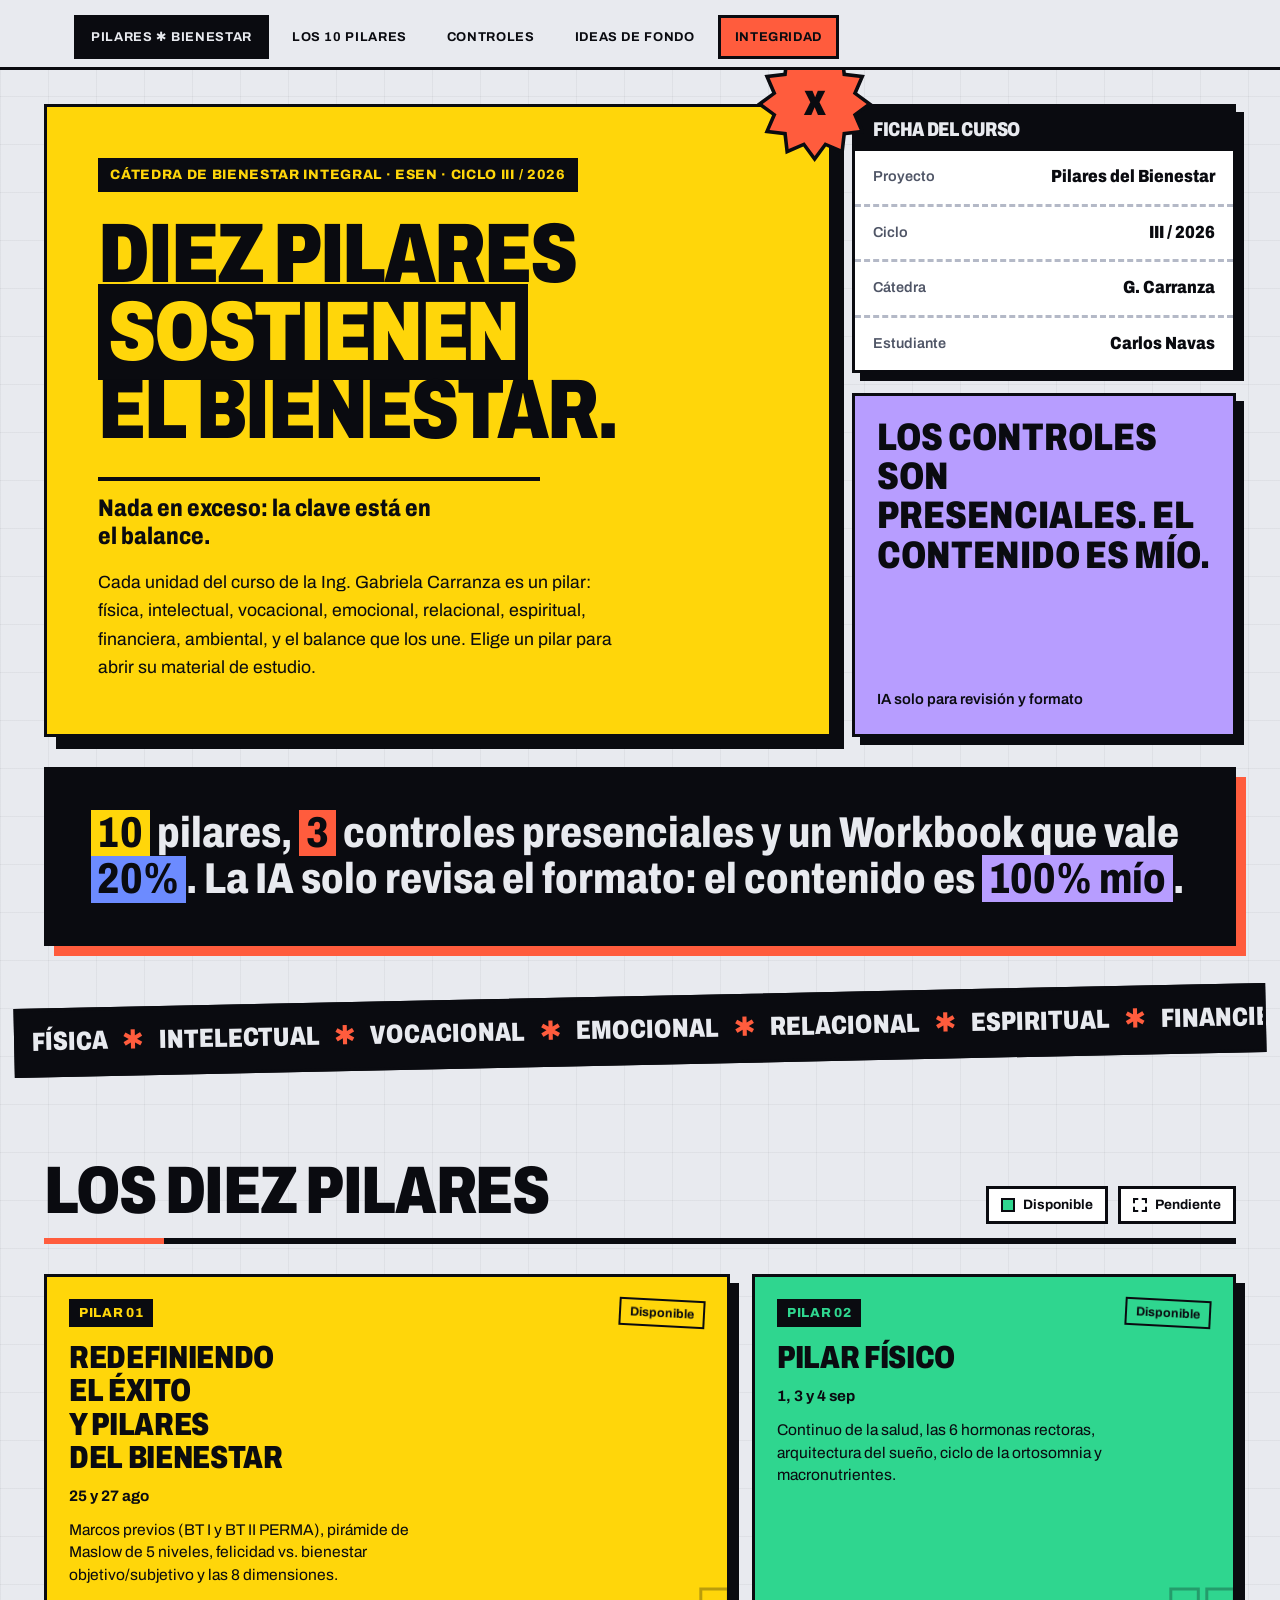
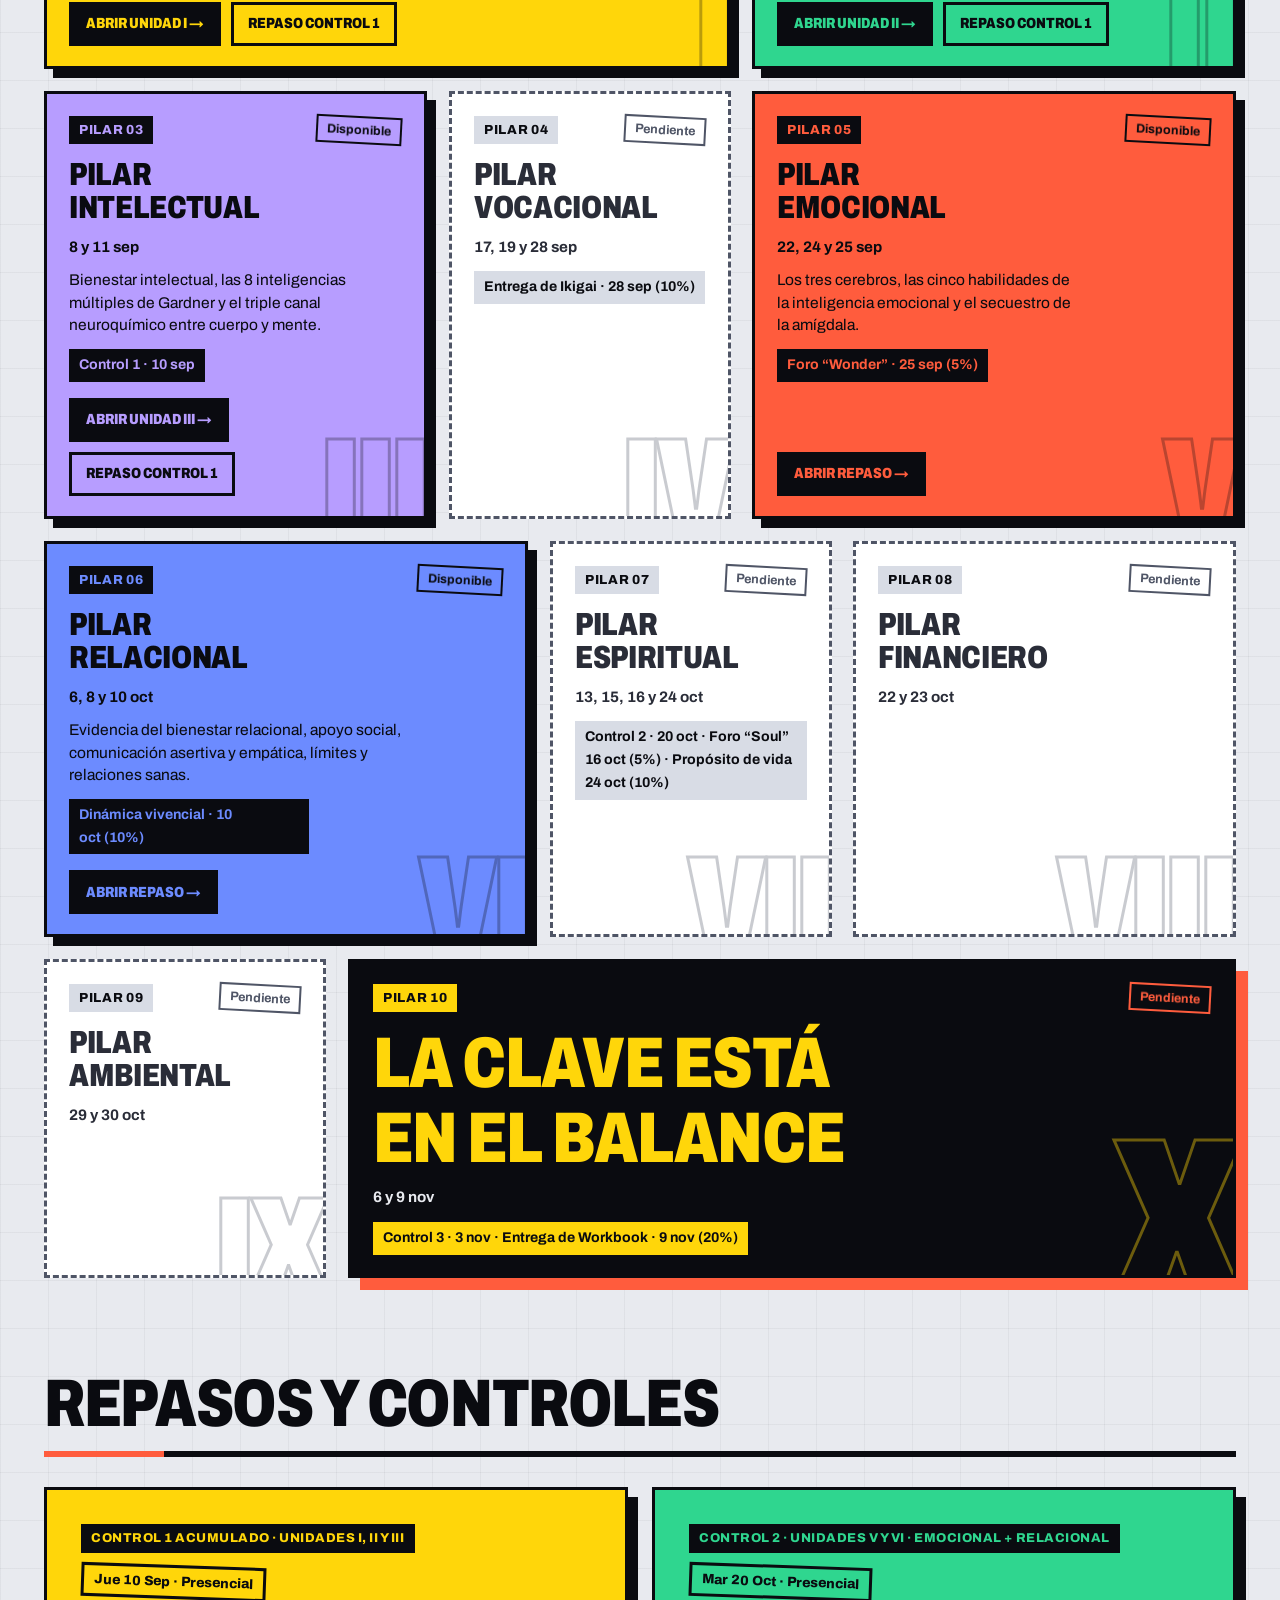
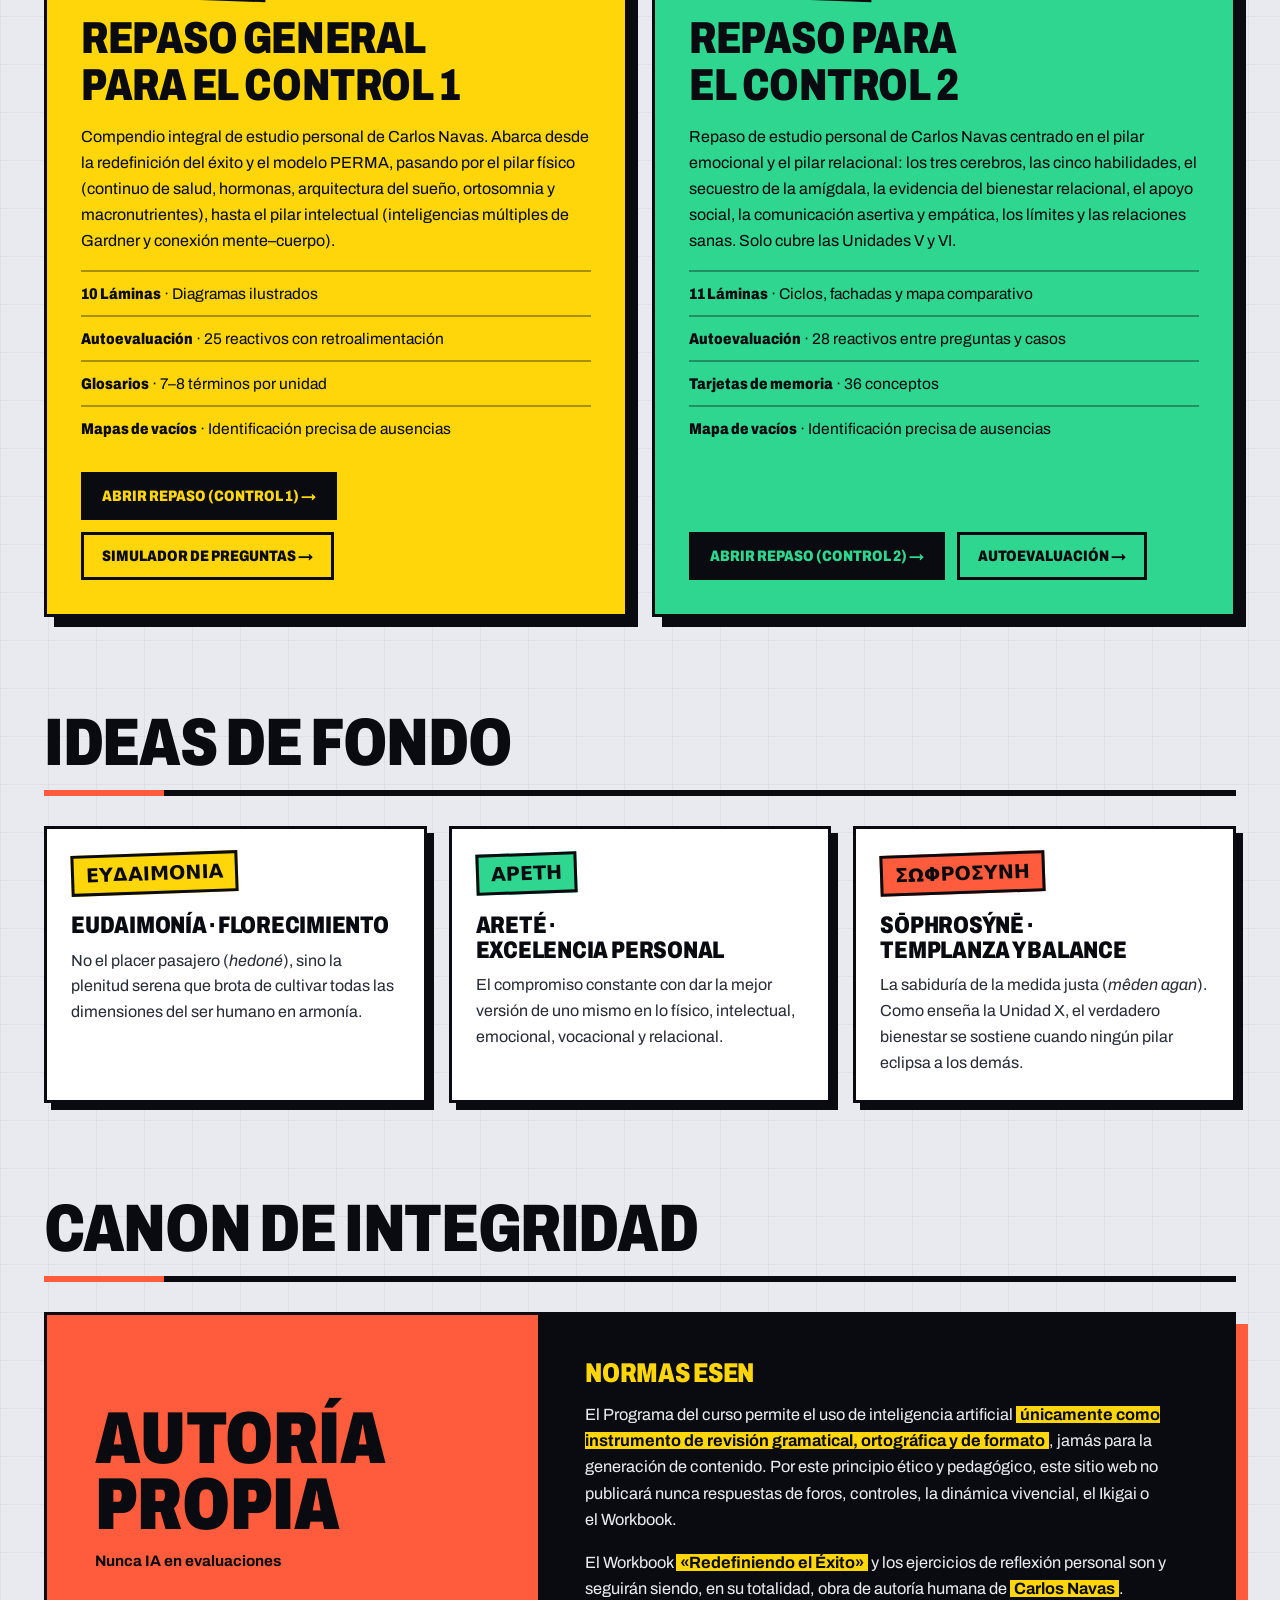
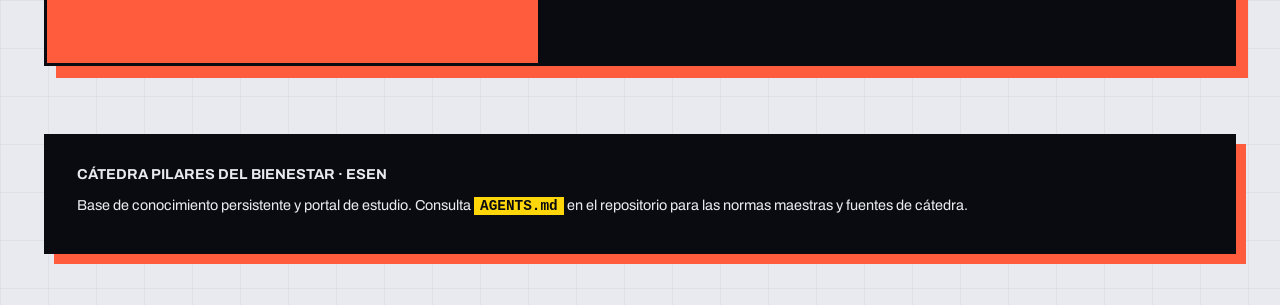
==== commit 5a2871cd: "refactor(design): solo modo claro; se elimina el modo noche y el selector de tema - Quita CSS, JS y " ====
--- a/docs/index.html
+++ b/docs/index.html
@@ -1,17 +1,9 @@
 <!doctype html>
 <html lang="es">
 <head>
-<script>
-  (function(){
-    var saved = null;
-    try { saved = localStorage.getItem('pb_theme'); } catch (_) {}
-    var dark = saved === 'dark' || (!saved && window.matchMedia && window.matchMedia('(prefers-color-scheme: dark)').matches);
-    if(dark) document.documentElement.setAttribute('data-theme', 'dark');
-    else document.documentElement.setAttribute('data-theme', 'light');
-  })();
-</script>
 <meta charset="UTF-8">
 <meta name="viewport" content="width=device-width, initial-scale=1.0">
+<meta name="color-scheme" content="light">
 <title>Pilares del Bienestar · Portal de estudio · ESEN Ciclo III/2026</title>
 <meta name="description" content="Portal de estudio personal de Carlos Navas para Pilares del Bienestar (ESEN, Ciclo III/2026): diez unidades, repasos y autoevaluaciones.">
 <style>
@@ -27,7 +19,7 @@
      (titulares condensados y pesadísimos; texto en ancho normal).
    · Tiles planos de color con borde grueso y sombra dura (sin desenfoque).
    · Sin tiles dentro de tiles: el .block es texto abierto, los tiles son sus piezas.
-   · Modo noche por tokens (tinta oscura + borde y sombra del color de acento).
+   · Solo modo claro (se probó un modo noche y se descartó: los colores saturados no sobreviven bien).
    · El contenido SIEMPRE es visible: el motion solo mejora, nunca oculta.
    ===================================================================== */
 
@@ -41,6 +33,7 @@
   --on-a:#0A0B10;           /* texto sobre un tile de color (modo día) */
   --n-edge:var(--ink); --n-shd:var(--ink);   /* tile neutro */
   --foot-bg:#0A0B10; --foot-fg:#E8EAEF;
+  color-scheme:light;
   --a:var(--c-yellow);      /* acento del tile actual */
 
   --out:cubic-bezier(.16,1,.3,1);          /* ease-out expo */
@@ -69,38 +62,10 @@
   --svg-shaft-mid:#F4F5F9; --svg-shaft-dark:#F4F5F9;
   --svg-greca:#0A0B10;
 }
-[data-theme="dark"]{
-  --paper:#0A0B10; --paper-2:#171A23; --card:#11131A;
-  --ink:#EDEFF5; --ink-2:#C9CDDA; --faint:#9AA0B3; --line:#2A2D3A;
-  --grid:rgba(237,239,245,.035);
-  --on-a:#EDEFF5;
-  --n-edge:#BAC0D0; --n-shd:#262A38;
-  --foot-bg:#11131A; --foot-fg:#C9CDDA;
-  --pine:#3FE0A0; --moss:#3FE0A0; --clay:#FF8F76; --clay-deep:#FF8F76; --sage:#7FC4A0;
-  --gold:#FFD60A; --gold-doric:#FFD60A; --gold-deep:#FFD60A; --pine-light:#3FE0A0;
-  --success:#3FE0A0; --danger:#FF8F76;
-  --svg-bg-start:#171A23; --svg-bg-mid:#171A23; --svg-bg-end:#171A23;
-  --svg-card-start:#20232F; --svg-card-mid:#20232F; --svg-card-end:#20232F; --svg-card-edge:#20232F;
-  --svg-ped-start:#2A2E3C; --svg-ped-mid:#2A2E3C; --svg-ped-end:#2A2E3C;
-  --svg-clay-bg-start:#4A1F17; --svg-clay-bg-end:#4A1F17;
-  --svg-pine-bg-start:#12392A; --svg-pine-bg-end:#12392A;
-  --svg-gold-bg-start:#4A3D05; --svg-gold-bg-end:#4A3D05;
-  --svg-shaft-edge:#EDEFF5; --svg-shaft-light:#2A2E3C; --svg-shaft-peak:#2A2E3C;
-  --svg-shaft-mid:#2A2E3C; --svg-shaft-dark:#2A2E3C;
-  --svg-greca:#EDEFF5;
-}
-
-/* Superficie de un tile con acento (--a):
-   día  = relleno del color, borde y sombra de tinta, texto negro;
-   noche = relleno oscuro teñido, borde y sombra del color, texto claro. */
+/* Superficie de un tile con acento (--a): relleno del color, borde y sombra de tinta, texto negro. */
 *{
   --a-bg:var(--a); --a-fg:var(--on-a); --a-edge:var(--ink); --a-shd:var(--ink);
   --chip-bg:#0A0B10; --chip-fg:var(--a);
-}
-[data-theme="dark"] *{
-  --a-bg:color-mix(in oklab,var(--a) 14%,var(--paper));
-  --a-fg:var(--ink); --a-edge:var(--a); --a-shd:var(--a);
-  --chip-bg:var(--a); --chip-fg:#0A0B10;
 }
 
 /* ---------- Base ---------- */
@@ -136,7 +101,6 @@
 nav.toc ul{ list-style:none; display:flex; gap:6px; margin:0 auto; padding:8px 24px; overflow-x:auto; max-width:1180px; align-items:center; scrollbar-width:none; }
 nav.toc ul::-webkit-scrollbar{ display:none; }
 nav.toc li{ flex:0 0 auto; }
-nav.toc li:last-child{ margin-left:auto; }
 nav.toc a{ display:flex; align-items:center; min-height:44px; padding:0 14px; font-weight:700; font-size:.8rem; letter-spacing:.05em; text-transform:uppercase;
   text-decoration:none; color:var(--ink); border:3px solid transparent; white-space:nowrap; transition:transform .25s var(--out), background .15s; }
 nav.toc a:hover{ background:var(--c-yellow); color:#0A0B10; border-color:#0A0B10; transform:translateY(-3px) rotate(-1.2deg); }
@@ -144,13 +108,6 @@
 nav.toc a.nav-temple{ background:var(--ink); color:var(--paper); border-color:var(--ink); }
 nav.toc a.nav-temple:hover{ background:var(--c-yellow); color:#0A0B10; border-color:#0A0B10; }
 nav.toc a.nav-highlight{ background:var(--c-coral); color:#0A0B10; border-color:#0A0B10; }
-.theme-toggle-btn{ font:inherit; font-weight:700; font-size:.8rem; text-transform:uppercase; letter-spacing:.05em; cursor:pointer; background:var(--c-yellow); color:#0A0B10;
-  border:3px solid #0A0B10; min-height:44px; padding:0 14px; box-shadow:4px 4px 0 var(--ink); display:inline-flex; gap:8px; align-items:center;
-  transition:transform .2s var(--out), box-shadow .2s; }
-.theme-toggle-btn:hover{ transform:translate(-2px,-2px) rotate(-1.5deg); box-shadow:7px 7px 0 var(--ink); }
-.theme-toggle-btn:active{ transform:translate(4px,4px); box-shadow:0 0 0 var(--ink); transition-duration:.06s; }
-.theme-toggle-btn #theme-icon{ display:inline-block; transition:transform .5s var(--out); }
-.theme-toggle-btn:hover #theme-icon{ transform:rotate(180deg); }
 
 /* ---------- Franja de colores (antes: greca) ---------- */
 .stripe{ height:18px; border:3px solid var(--n-edge); margin:26px 0;
@@ -199,8 +156,6 @@
 .ticker-track span.dot{ color:var(--c-coral); padding:0; }
 .ticker.alt .ticker-track span.dot{ color:#0A0B10; }
 .ticker:hover .ticker-track{ animation-play-state:paused; }
-[data-theme="dark"] .ticker{ background:var(--paper); color:var(--c-yellow); border-color:var(--c-yellow); }
-[data-theme="dark"] .ticker.alt{ background:var(--c-yellow); color:#0A0B10; }
 
 /* ---------- Unidades ---------- */
 section.unit{ --accent:var(--c-yellow); padding:24px 0 8px; margin-top:34px; position:relative; }
@@ -404,7 +359,6 @@
 @keyframes spin{ to{ rotate:360deg; } }
 @keyframes floaty{ 0%,100%{ transform:translateY(0); } 50%{ transform:translateY(-12px); } }
 @keyframes tick{ to{ transform:translateX(-50%); } }
-@keyframes vt-reveal{ from{ clip-path:circle(0 at var(--tx,50%) var(--ty,0)); } to{ clip-path:circle(150vmax at var(--tx,50%) var(--ty,0)); } }
 
 .w{ display:inline-block; overflow:hidden; vertical-align:bottom; padding-bottom:.06em; margin-bottom:-.06em; }
 .w > span{ display:inline-block; }
@@ -427,9 +381,6 @@
     .ut, .ctl, .idea, .seal, .band, .ficha, .hero-quote, [data-reveal]{
       animation:rise linear both; animation-timeline:view(); animation-range:entry 0% entry 38%; }
   }
-  ::view-transition-old(root), ::view-transition-new(root){ animation:none; mix-blend-mode:normal; }
-  ::view-transition-new(root){ animation:vt-reveal .8s var(--out) both; z-index:2; }
-  ::view-transition-old(root){ z-index:1; }
 }
 @media (prefers-reduced-motion:reduce){
   html{ scroll-behavior:auto; }
@@ -441,7 +392,6 @@
   .block > *, .block > :is(p,ul,ol), .block > :is(.note,blockquote){ grid-column:1/-1; }
   header.top > .lede, header.top > .aviso{ grid-column:1/-1; }
   .ticker{ margin-left:-24px; margin-right:-24px; }
-  nav.toc li:last-child{ margin-left:0; }
 }
 @media (max-width:520px){
   .wrap{ padding:0 16px; }
@@ -451,10 +401,6 @@
   header.top > h1{ box-shadow:6px 6px 0 var(--a-shd); }
   .block{ margin:52px 0; }
 }
-
-/* ---------- Ajustes finos del modo noche ---------- */
-[data-theme="dark"] figure.diag figcaption{ background:#232634; color:var(--ink); border-top:3px solid var(--n-edge); }
-[data-theme="dark"] .score{ background:var(--c-yellow); color:#0A0B10; }
 /* ===================== PORTAL (docs/index.html) v2 ===================== */
 .portal-wrap{ max-width:1240px; margin:0 auto; padding:0 24px; }
 
@@ -489,10 +435,6 @@
 .star::before{ content:""; position:absolute; inset:6px; background:var(--c-coral);
   clip-path:polygon(50.0% 0.0%,59.8% 13.3%,75.0% 6.7%,76.9% 23.1%,93.3% 25.0%,86.7% 40.2%,100.0% 50.0%,86.7% 59.8%,93.3% 75.0%,76.9% 76.9%,75.0% 93.3%,59.8% 86.7%,50.0% 100.0%,40.2% 86.7%,25.0% 93.3%,23.1% 76.9%,6.7% 75.0%,13.3% 59.8%,0.0% 50.0%,13.3% 40.2%,6.7% 25.0%,23.1% 23.1%,25.0% 6.7%,40.2% 13.3%); }
 .star-wrap b{ position:relative; font-stretch:78%; font-weight:900; font-size:2.2rem; color:#0A0B10; animation:floaty 5s ease-in-out infinite; }
-[data-theme="dark"] .ficha h2{ background:var(--paper-2); color:var(--ink); border-bottom:3px solid var(--n-edge); }
-[data-theme="dark"] .star{ background:var(--c-coral); }
-[data-theme="dark"] .star::before{ background:var(--paper); }
-[data-theme="dark"] .star-wrap b{ color:var(--c-coral); }
 
 /* ---------- Banda de reglas (en vez de tarjetas de métricas) ---------- */
 .band{ grid-column:1/-1; background:var(--foot-bg); color:var(--foot-fg); border:3px solid var(--n-edge); box-shadow:10px 10px 0 var(--c-coral); padding:clamp(22px,3.4vw,40px) clamp(22px,3.4vw,48px); margin-top:10px; }
@@ -624,7 +566,7 @@
   <li><a href="#controles">Controles</a></li>
   <li><a href="#ideas">Ideas de fondo</a></li>
   <li><a href="#integridad" class="nav-highlight">Integridad</a></li>
-  <li><button id="theme-toggle" class="theme-toggle-btn" aria-label="Cambiar a modo noche" aria-pressed="false"><span id="theme-icon">🌙</span> <span id="theme-text">Modo Noche</span></button></li>
+  
 </ul></nav>
 
 <div class="portal-wrap">
@@ -816,33 +758,6 @@
   })();
 </script>
 
-<script>
-  function initTheme() {
-    function updateThemeUI(isDark) {
-      var icon = document.getElementById('theme-icon');
-      var text = document.getElementById('theme-text');
-      var btn = document.getElementById('theme-toggle');
-      if(icon) icon.textContent = isDark ? '☀️' : '🌙';
-      if(text) text.textContent = isDark ? 'Modo Día' : 'Modo Noche';
-      if(btn) {
-        btn.setAttribute('aria-pressed', isDark ? 'true' : 'false');
-        btn.setAttribute('aria-label', isDark ? 'Cambiar a modo día' : 'Cambiar a modo noche');
-      }
-    }
-    window.toggleTheme = function() {
-      var current = document.documentElement.getAttribute('data-theme') || 'light';
-      var next = current === 'dark' ? 'light' : 'dark';
-      document.documentElement.setAttribute('data-theme', next);
-      try { localStorage.setItem('pb_theme', next); } catch (_) {}
-      updateThemeUI(next === 'dark');
-    };
-    updateThemeUI(document.documentElement.getAttribute('data-theme') === 'dark');
-    var btn = document.getElementById('theme-toggle');
-    if(btn) btn.onclick = window.toggleTheme;
-  }
-  if (document.readyState === 'loading') document.addEventListener('DOMContentLoaded', initTheme);
-  else initTheme();
-</script>
 <script id="motion">
 /*MOTION:START*/
 /* Pilares del Bienestar — motion design (vanilla, sin dependencias).
@@ -865,7 +780,6 @@
     countUps();
     tilt();
     quizFeel();
-    themeWipe();
   }
 
   /* ---------- Barra de progreso de lectura ---------- */
@@ -1048,21 +962,6 @@
     $$('.score').forEach(function (s) { mo.observe(s, { childList: true, characterData: true, subtree: true }); });
   }
 
-  /* ---------- Cambio de tema con círculo expansivo ---------- */
-  function themeWipe() {
-    var btn = $('#theme-toggle');
-    if (!btn || reduce || !doc.startViewTransition) return;
-    btn.addEventListener('click', function (e) {
-      if (typeof window.toggleTheme !== 'function') return;
-      e.stopImmediatePropagation(); e.preventDefault();
-      var r = btn.getBoundingClientRect();
-      root.style.setProperty('--tx', (r.left + r.width / 2) + 'px');
-      root.style.setProperty('--ty', (r.top + r.height / 2) + 'px');
-      try { doc.startViewTransition(function () { window.toggleTheme(); }); }
-      catch (err) { window.toggleTheme(); }
-    }, true);
-  }
-
   if (doc.readyState === 'loading') doc.addEventListener('DOMContentLoaded', init); else init();
 })();
 /*MOTION:END*/
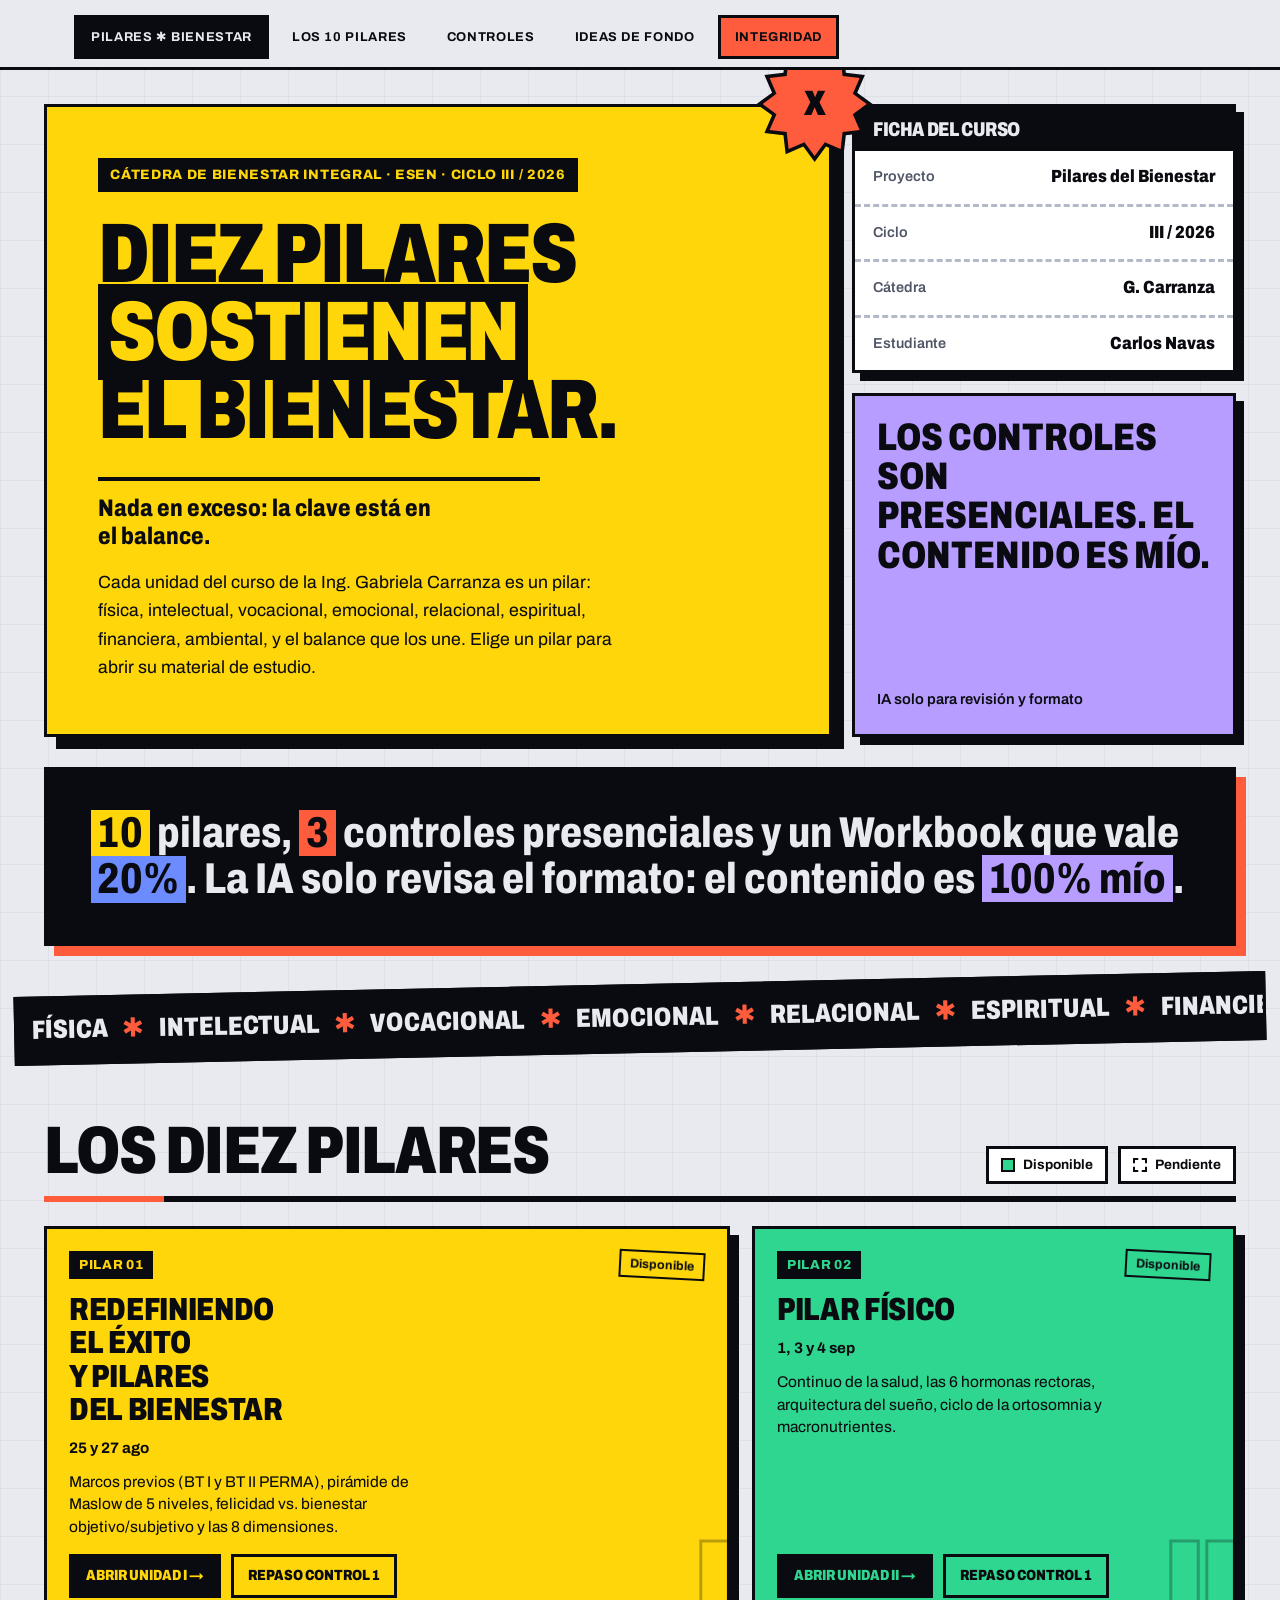
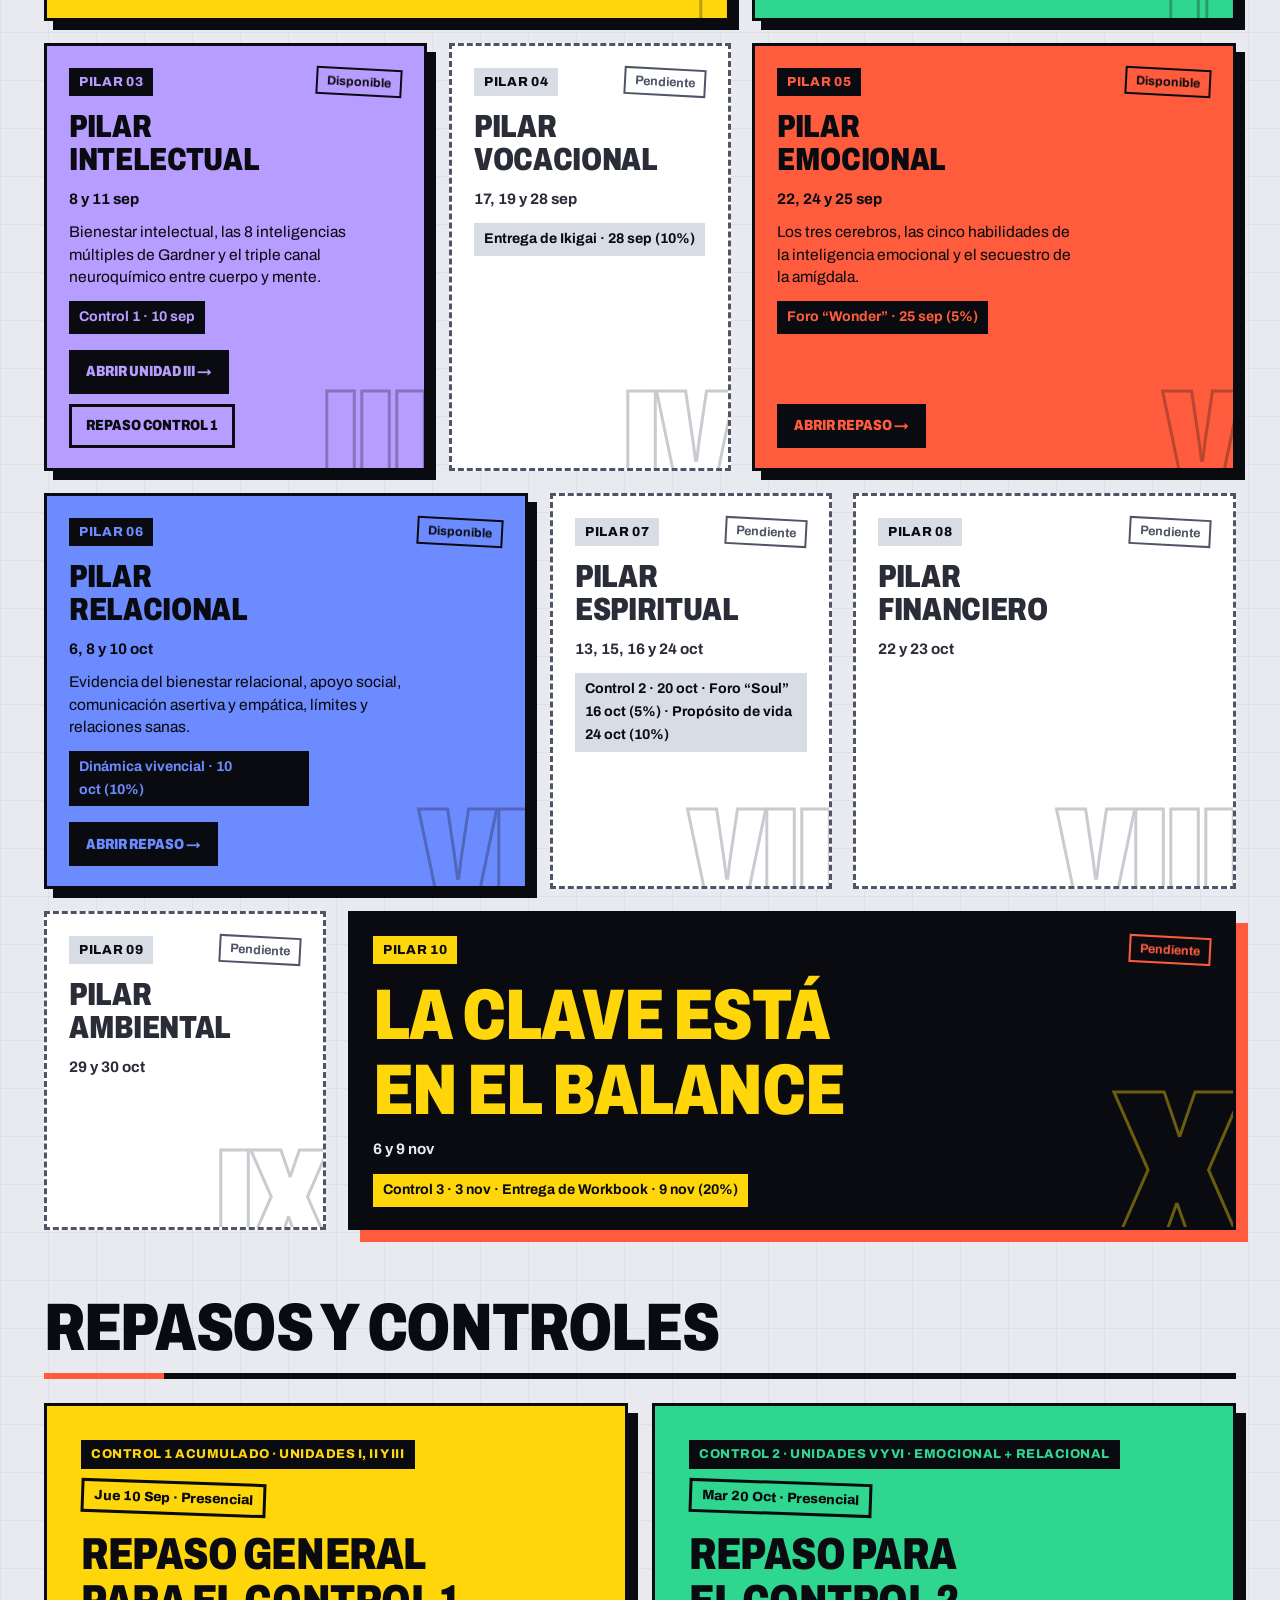
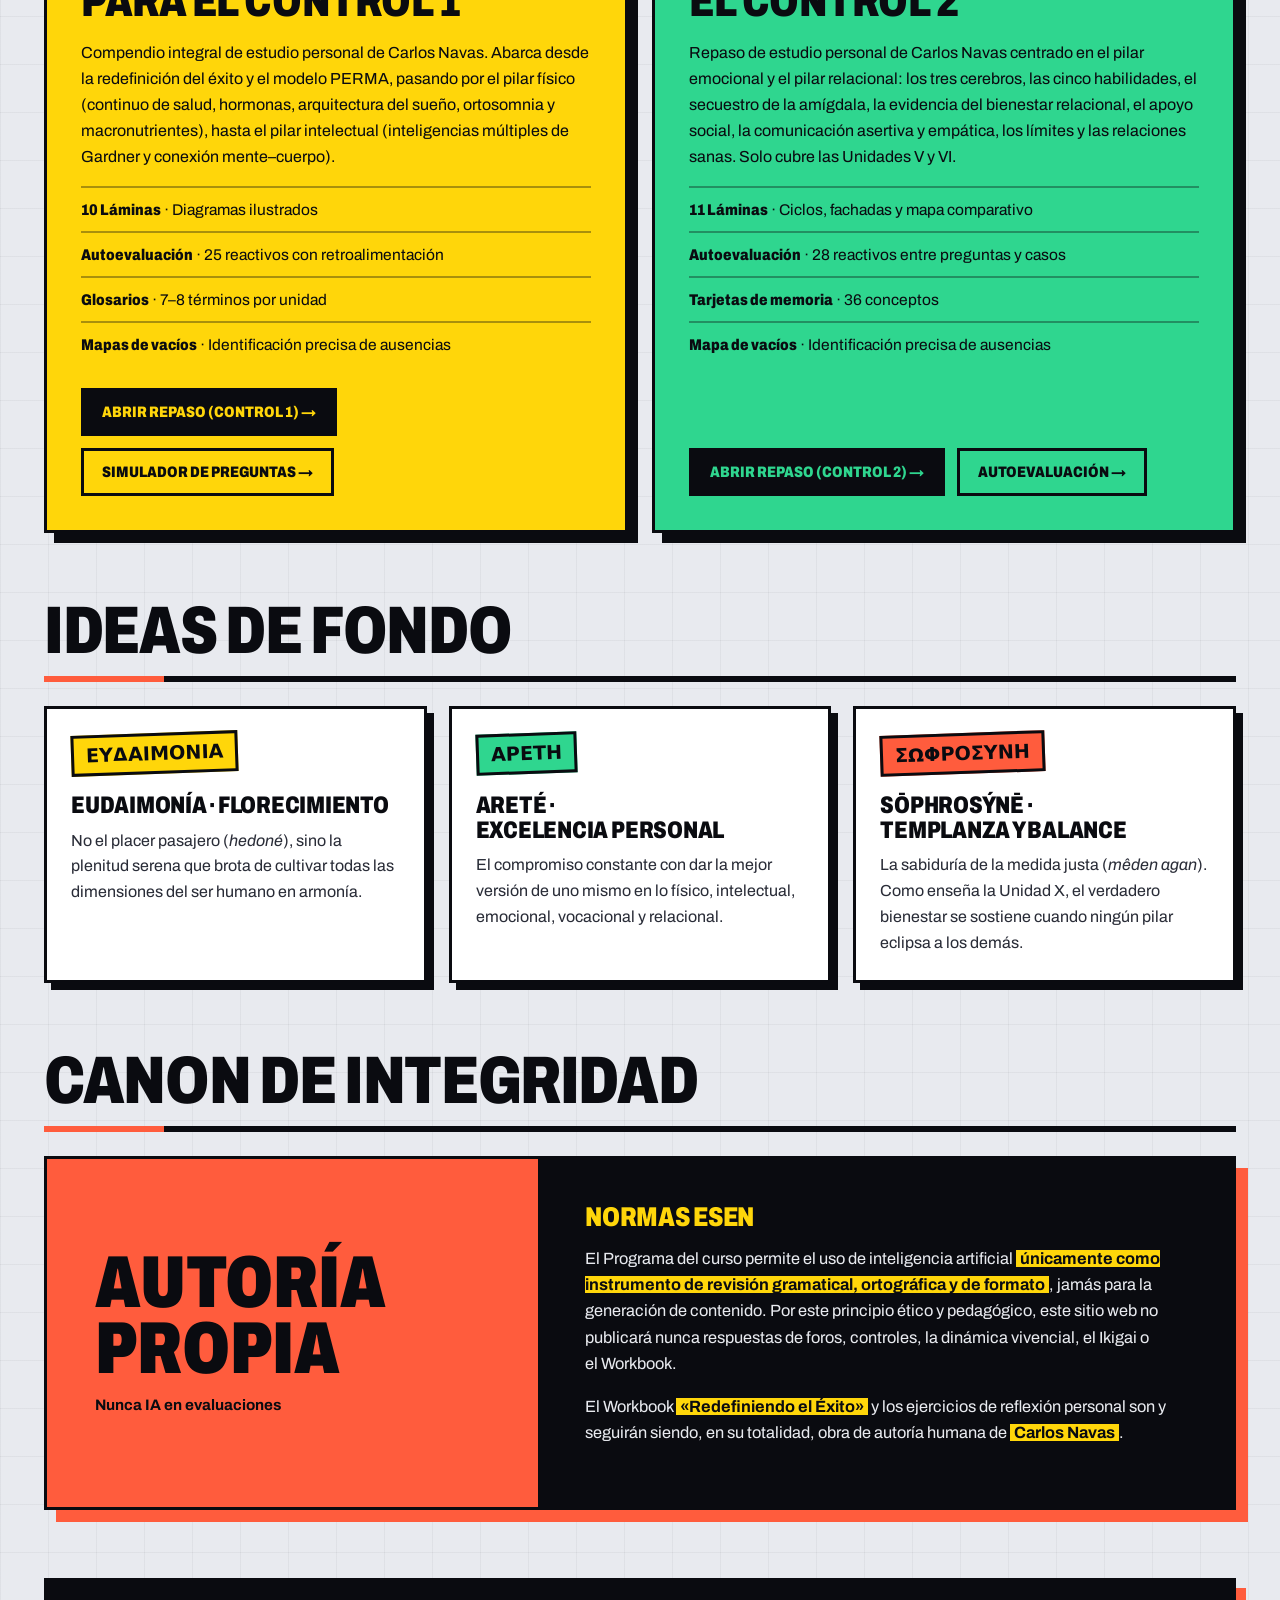
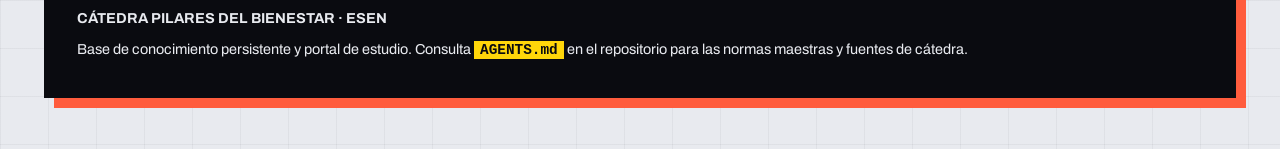
==== commit e4593931: "feat(figures): láminas SVG en clay/3D, sin marcos ni aire de sobra, y texto en dos columnas - tools/" ====
--- a/docs/index.html
+++ b/docs/index.html
@@ -110,7 +110,7 @@
 nav.toc a.nav-highlight{ background:var(--c-coral); color:#0A0B10; border-color:#0A0B10; }
 
 /* ---------- Franja de colores (antes: greca) ---------- */
-.stripe{ height:18px; border:3px solid var(--n-edge); margin:26px 0;
+.stripe{ height:16px; border:3px solid var(--n-edge); margin:20px 0;
   background:linear-gradient(90deg,var(--c-yellow) 0 20%,var(--c-coral) 0 40%,var(--c-blue) 0 60%,var(--c-green) 0 80%,var(--c-lilac) 0); }
 .stripe.subtle{ height:10px; }
 
@@ -123,7 +123,7 @@
 header.top > h1, .aviso, .note, .caso, .fcard{ box-shadow:8px 8px 0 var(--a-shd); }
 
 /* ---------- Cabecera bento ---------- */
-header.top{ display:grid; grid-template-columns:repeat(12,minmax(0,1fr)); gap:18px; padding:28px 0 8px; }
+header.top{ display:grid; grid-template-columns:repeat(12,minmax(0,1fr)); gap:16px; padding:22px 0 0; }
 header.top > *{ min-width:0; }
 header.top > .plate{ grid-column:1/-1; }
 header.top > h1{ --a:var(--c-yellow); grid-column:1/-1; padding:clamp(20px,3.4vw,40px) clamp(20px,3.4vw,44px); box-shadow:10px 10px 0 var(--a-shd); color:var(--a-fg); }
@@ -148,7 +148,7 @@
 .aviso p + p{ margin-top:.7em; }
 
 /* ---------- Cinta de texto en movimiento ---------- */
-.ticker{ overflow:hidden; background:var(--ink); color:var(--paper); border:3px solid var(--ink); margin:40px -30px; transform:rotate(-1.2deg); padding:10px 0; position:relative; }
+.ticker{ overflow:hidden; background:var(--ink); color:var(--paper); border:3px solid var(--ink); margin:28px -30px; transform:rotate(-1.2deg); padding:10px 0; position:relative; }
 .ticker.alt{ background:var(--c-yellow); color:#0A0B10; border-color:#0A0B10; transform:rotate(1deg); }
 .ticker-track{ display:flex; width:max-content; animation:tick 30s linear infinite; }
 .ticker.alt .ticker-track{ animation-direction:reverse; animation-duration:38s; }
@@ -158,23 +158,29 @@
 .ticker:hover .ticker-track{ animation-play-state:paused; }
 
 /* ---------- Unidades ---------- */
-section.unit{ --accent:var(--c-yellow); padding:24px 0 8px; margin-top:34px; position:relative; }
+section.unit{ --accent:var(--c-yellow); padding:16px 0 0; margin-top:26px; position:relative; }
 section.unit:nth-of-type(5n+2){ --accent:var(--c-green); }
 section.unit:nth-of-type(5n+3){ --accent:var(--c-lilac); }
 section.unit:nth-of-type(5n+4){ --accent:var(--c-coral); }
 section.unit:nth-of-type(5n+5){ --accent:var(--c-blue); }
-.unit-head{ display:flex; gap:18px; align-items:center; flex-wrap:wrap; margin-bottom:4px; }
+.unit-head{ display:flex; gap:18px; align-items:center; flex-wrap:wrap; margin-bottom:0; }
 .unit-num{ font-weight:850; font-stretch:80%; font-size:1.05rem; letter-spacing:.03em; text-transform:uppercase; background:var(--accent); color:#0A0B10;
   border:3px solid var(--n-edge); padding:6px 14px; transform:rotate(-2deg); display:inline-block; }
 .unit-dates{ font-weight:600; font-size:.95rem; color:var(--faint); margin:12px 0 4px; }
-.fuente{ font-size:.9rem; font-weight:500; color:var(--ink-2); background:var(--card); border:3px solid var(--n-edge); padding:12px 16px; margin:14px 0 8px; max-width:78ch; }
+.fuente{ font-size:.9rem; font-weight:500; color:var(--ink-2); background:var(--card); border:3px solid var(--n-edge); padding:10px 16px; margin:10px 0 0; max-width:78ch; }
 .fuente::before{ content:""; display:inline-block; width:.8em; height:.8em; background:var(--accent); border:2px solid var(--n-edge); margin-right:.6em; vertical-align:-.05em; }
 
 /* ---------- Bloques: texto abierto + tiles ---------- */
-.block{ display:grid; grid-template-columns:repeat(12,minmax(0,1fr)); column-gap:28px; row-gap:18px; margin:68px 0; align-items:start; }
+.block{ display:grid; grid-template-columns:repeat(12,minmax(0,1fr)); column-gap:28px; row-gap:14px; margin:44px 0; align-items:start; }
 .block > *{ grid-column:1/-1; min-width:0; margin-top:0; margin-bottom:0; }
-.block > :is(p,ul,ol){ grid-column:1/8; }
-.block > :is(.note,blockquote){ grid-column:8/-1; }
+.block > :is(p,ul,ol){ grid-column:1/8; }                 /* sin JS: columna de lectura a la izquierda */
+.block > .prose{ grid-column:1/-1; }                       /* con JS: párrafos y listas consecutivos van en .prose */
+.block > .prose:not(.cols){ grid-column:1/8; }
+.block > .prose.cols{ columns:2; column-gap:44px; }
+.block > .prose:not(.cols) + .note{ grid-column:8/-1; }   /* la nota se sienta junto al texto corto que la precede */
+.prose > :is(p,ul,ol){ margin-bottom:.9em; orphans:3; widows:3; }
+.prose > :last-child{ margin-bottom:0; }
+.prose ul.clean li{ break-inside:avoid; }
 .block > h3{ display:block; padding-bottom:12px; border-bottom:6px solid var(--n-edge); margin-bottom:2px; position:relative; }
 .block > h3::after{ content:""; position:absolute; left:0; bottom:-6px; width:84px; height:6px; background:var(--accent); }
 .block > .sub{ display:block; font-weight:600; font-size:1rem; color:var(--ink-2); margin:0; text-transform:none; letter-spacing:0; padding-top:4px; }
@@ -222,10 +228,10 @@
 blockquote cite{ display:block; font-stretch:100%; font-weight:600; font-size:.85rem; font-style:normal; color:var(--faint); margin-top:12px; }
 
 /* ---------- Láminas ---------- */
-figure.diag{ margin:0; border:3px solid var(--n-edge); background:var(--paper-2); padding:14px 14px 0; overflow:hidden; box-shadow:8px 8px 0 var(--n-shd); }
-figure.diag .scroller{ overflow-x:auto; padding-bottom:12px; }
+figure.diag{ margin:0 0 6px; border:3px solid var(--n-edge); background:var(--paper-2); padding:10px 10px 0; overflow:hidden; box-shadow:8px 8px 0 var(--n-shd); }
+figure.diag .scroller{ overflow-x:auto; padding-bottom:8px; }
 figure.diag svg{ display:block; width:100%; height:auto; }
-figure.diag figcaption{ font-weight:600; font-size:.9rem; background:var(--ink); color:var(--paper); margin:0 -14px; padding:10px 16px; }
+figure.diag figcaption{ font-weight:600; font-size:.9rem; background:var(--ink); color:var(--paper); margin:0 -10px; padding:9px 16px; }
 figure.diag svg text[font-family*="Cinzel"]{ font-family:var(--font); font-stretch:86%; font-weight:800; letter-spacing:.01em; }
 figure.diag svg text[font-family*="Cormorant"]{ font-family:var(--font); font-stretch:72%; font-style:normal; font-weight:560; }
 figure.diag svg text[font-family*="Plex"]{ font-family:var(--font); font-stretch:78%; font-weight:600; letter-spacing:.02em; }
@@ -377,7 +383,7 @@
   /* revelado al scroll (solo desplazamiento: el contenido nunca queda invisible);
      requiere scroll-driven animations, sin soporte simplemente no se anima */
   @supports (animation-timeline: view()){
-    .note, .two > div, .three > div, dl.glos > div, .q, figure.diag, .deck, .notes, blockquote, .block > :is(p,ul,ol), .block > h3,
+    .note, .two > div, .three > div, dl.glos > div, .q, figure.diag, .deck, .notes, blockquote, .block > .prose, .block > :is(p,ul,ol), .block > h3,
     .ut, .ctl, .idea, .seal, .band, .ficha, .hero-quote, [data-reveal]{
       animation:rise linear both; animation-timeline:view(); animation-range:entry 0% entry 38%; }
   }
@@ -389,7 +395,8 @@
 
 /* ---------- Responsive ---------- */
 @media (max-width:900px){
-  .block > *, .block > :is(p,ul,ol), .block > :is(.note,blockquote){ grid-column:1/-1; }
+  .block > *, .block > :is(p,ul,ol), .block > .prose:not(.cols), .block > .prose:not(.cols) + .note{ grid-column:1/-1; }
+  .block > .prose.cols{ columns:1; }
   header.top > .lede, header.top > .aviso{ grid-column:1/-1; }
   .ticker{ margin-left:-24px; margin-right:-24px; }
 }
@@ -444,7 +451,7 @@
 .band mark{ background:var(--c-lilac); color:#0A0B10; padding:0 .16em; }
 
 /* ---------- Secciones ---------- */
-.sec-head{ display:flex; align-items:flex-end; justify-content:space-between; gap:18px; flex-wrap:wrap; margin:92px 0 30px; padding-bottom:14px; border-bottom:6px solid var(--n-edge); position:relative; }
+.sec-head{ display:flex; align-items:flex-end; justify-content:space-between; gap:18px; flex-wrap:wrap; margin:64px 0 24px; padding-bottom:12px; border-bottom:6px solid var(--n-edge); position:relative; }
 .sec-head::after{ content:""; position:absolute; left:0; bottom:-6px; width:120px; height:6px; background:var(--c-coral); }
 .sec-head h2{ font-size:clamp(2.1rem,5.6vw,4.2rem); }
 .legend{ display:flex; gap:10px; flex-wrap:wrap; font-weight:700; font-size:.85rem; }
@@ -772,6 +779,7 @@
   var $$ = function (s, c) { return Array.prototype.slice.call((c || doc).querySelectorAll(s)); };
 
   function init() {
+    groupProse();
     progressBar();
     slamTitles();
     injectTicker();
@@ -780,6 +788,26 @@
     countUps();
     tilt();
     quizFeel();
+  }
+
+  /* ---------- Texto en dos columnas ----------
+     Agrupa los párrafos y listas consecutivos de cada .block en un .prose; si el grupo es largo
+     se parte en dos columnas (menos hueco a la derecha, medida de lectura intacta). */
+  function groupProse() {
+    $$('.block').forEach(function (b) {
+      var kids = Array.prototype.slice.call(b.children), run = [];
+      function flush() {
+        if (!run.length) return;
+        var w = doc.createElement('div'); w.className = 'prose';
+        b.insertBefore(w, run[0]);
+        var chars = 0;
+        run.forEach(function (e) { chars += e.textContent.length; w.appendChild(e); });
+        if (chars > 560) w.classList.add('cols');
+        run = [];
+      }
+      kids.forEach(function (k) { if (/^(P|UL|OL)$/.test(k.tagName)) run.push(k); else flush(); });
+      flush();
+    });
   }
 
   /* ---------- Barra de progreso de lectura ---------- */
